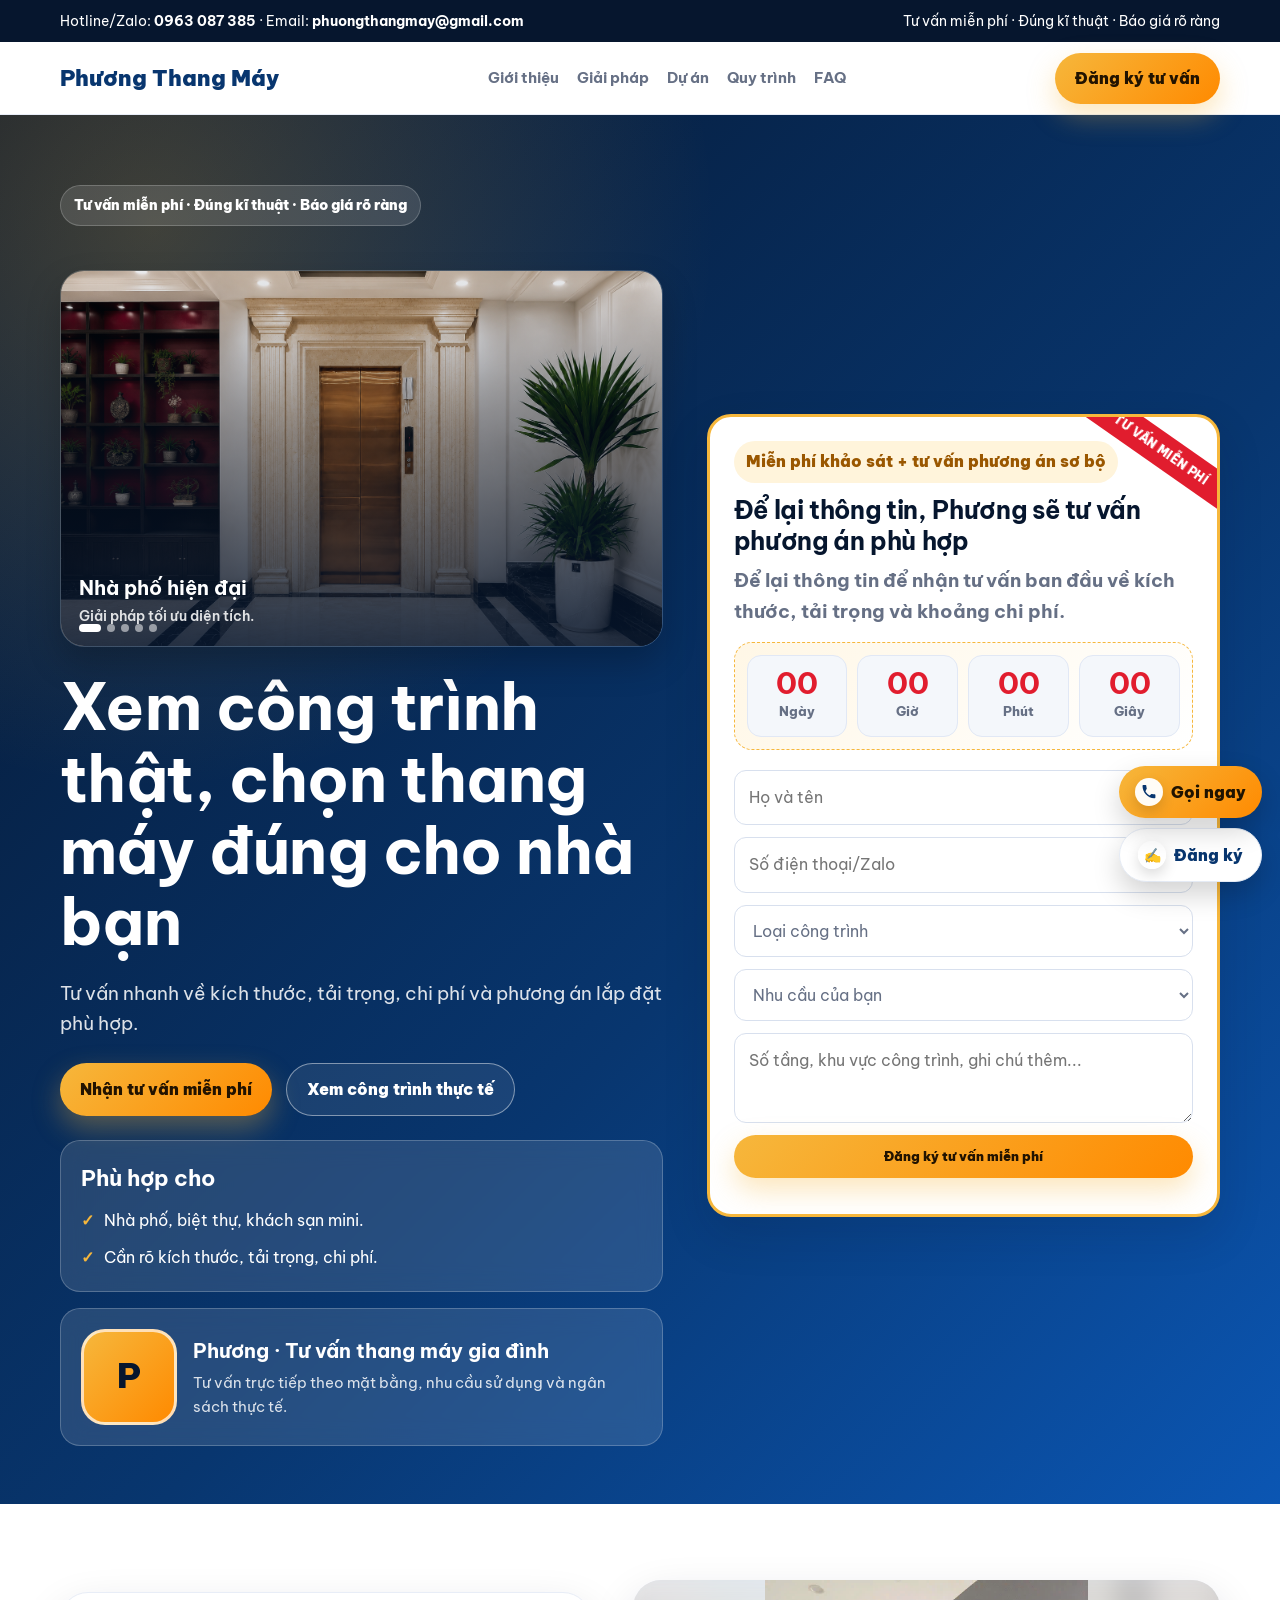
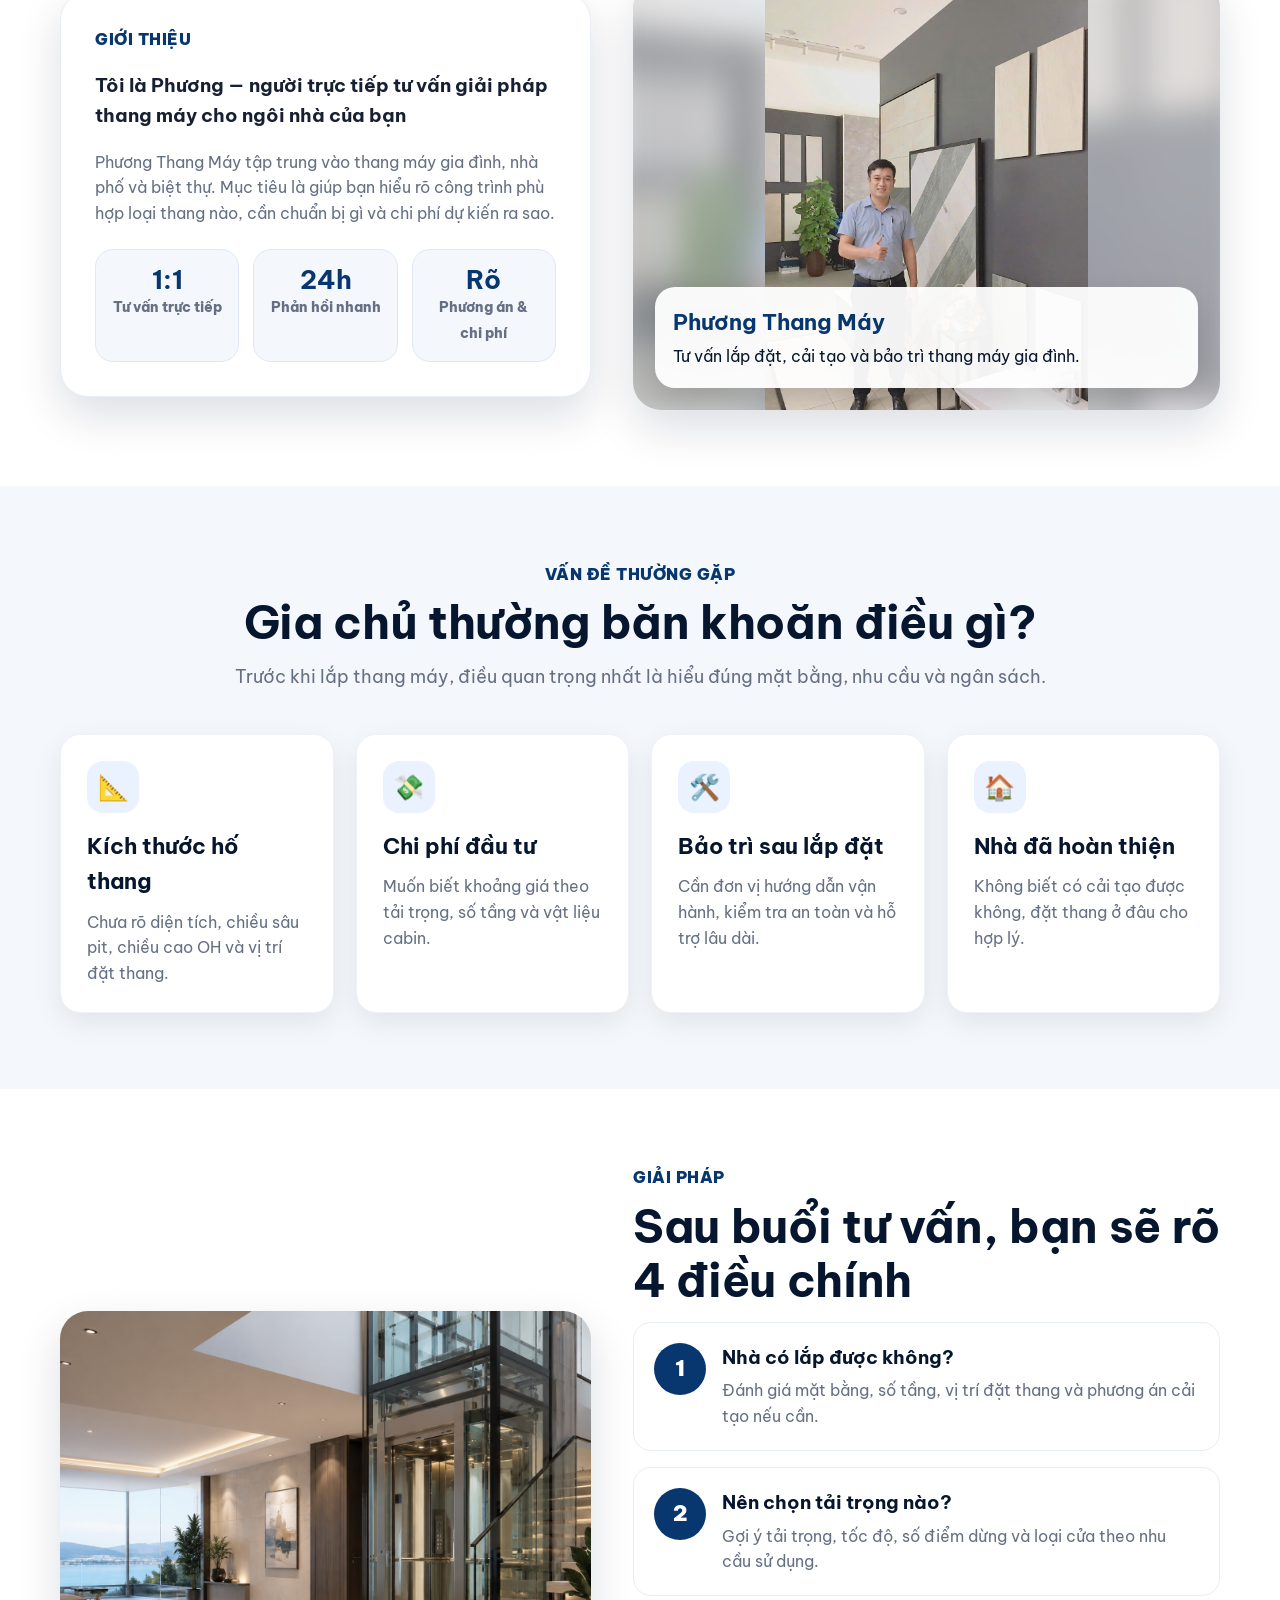
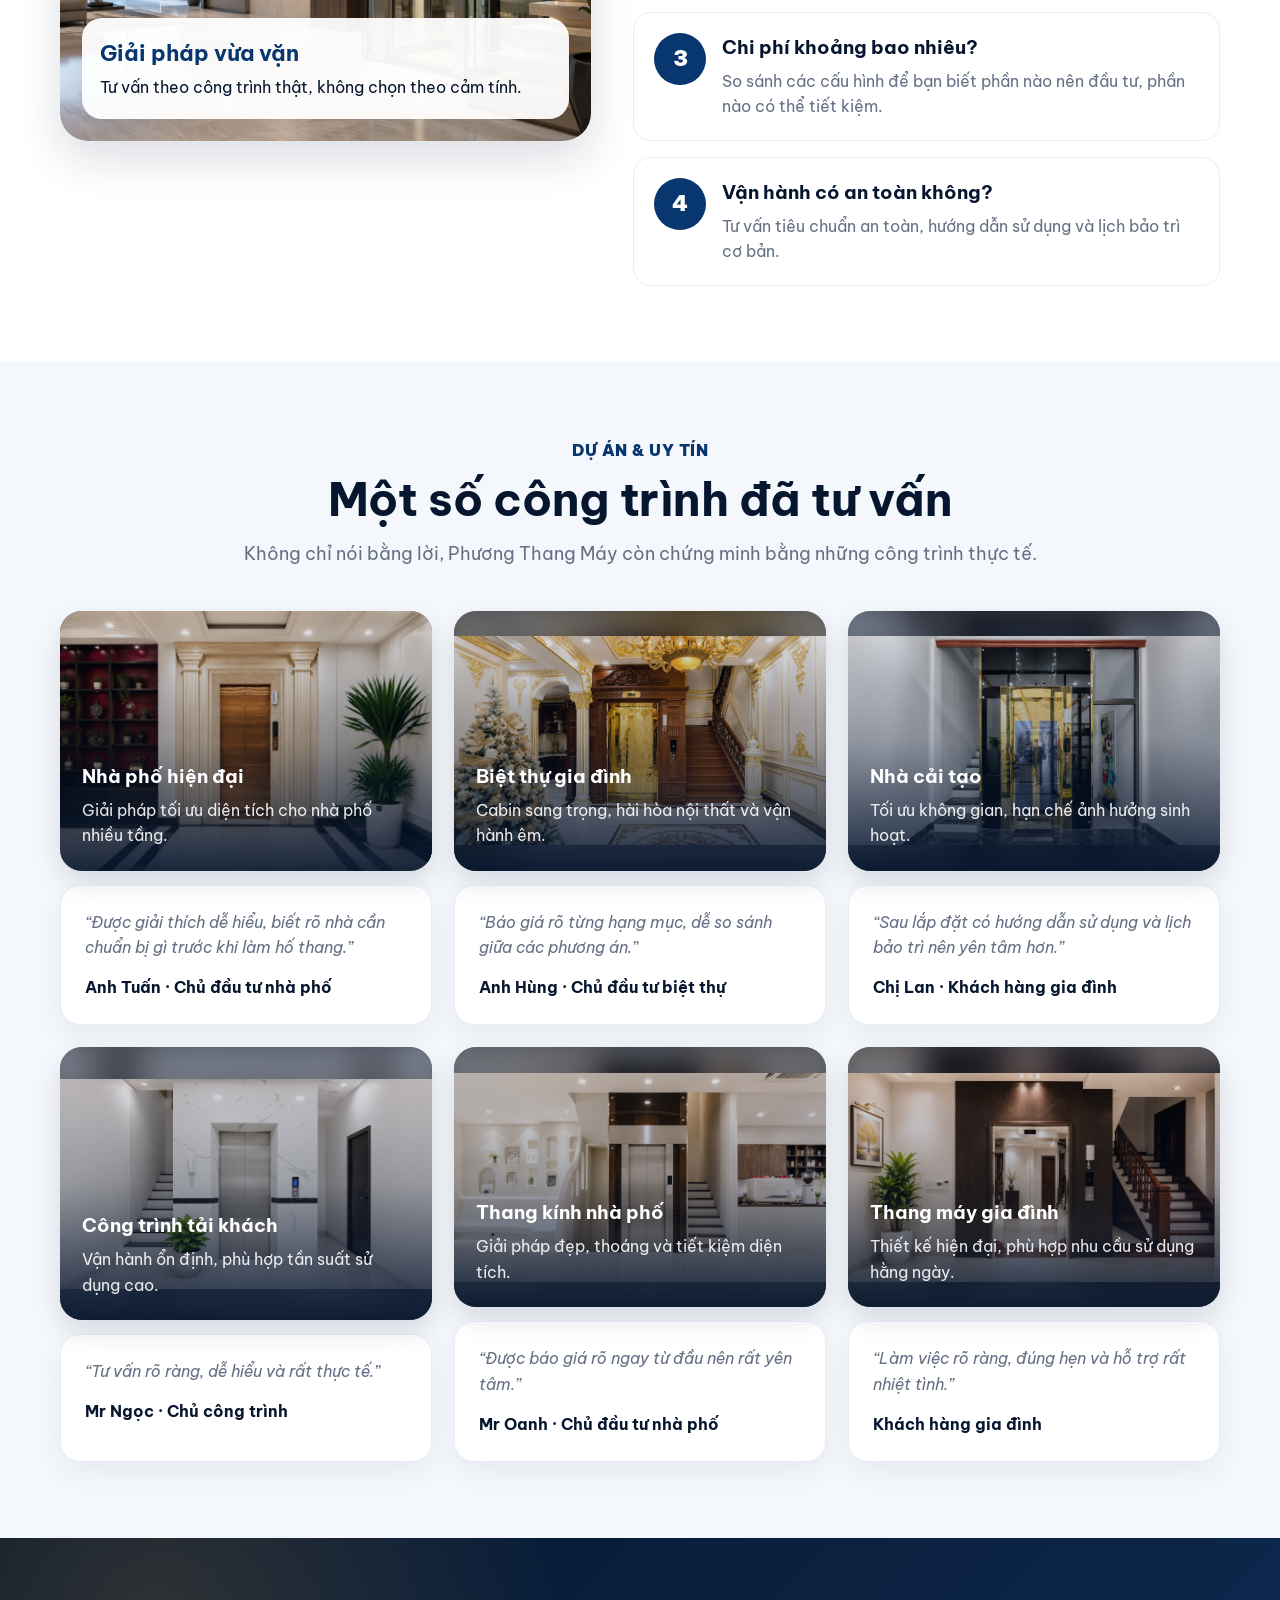
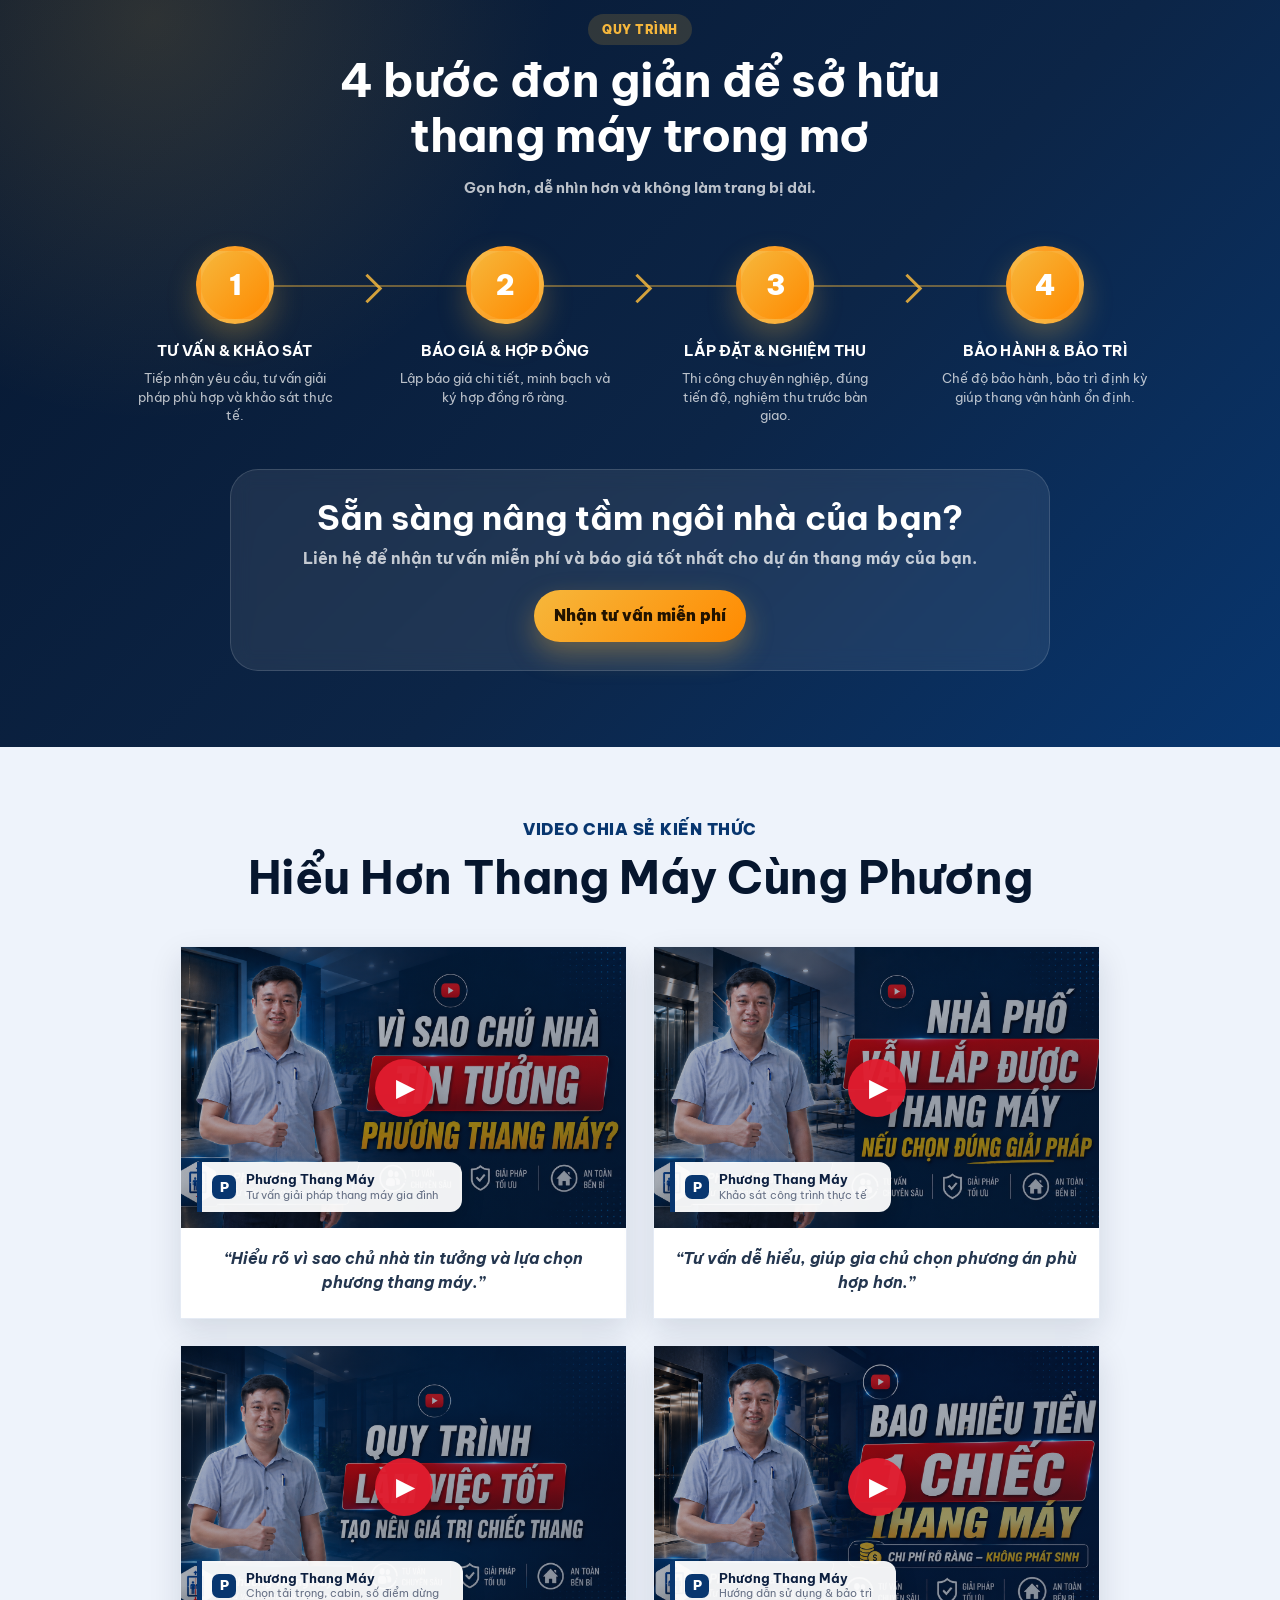
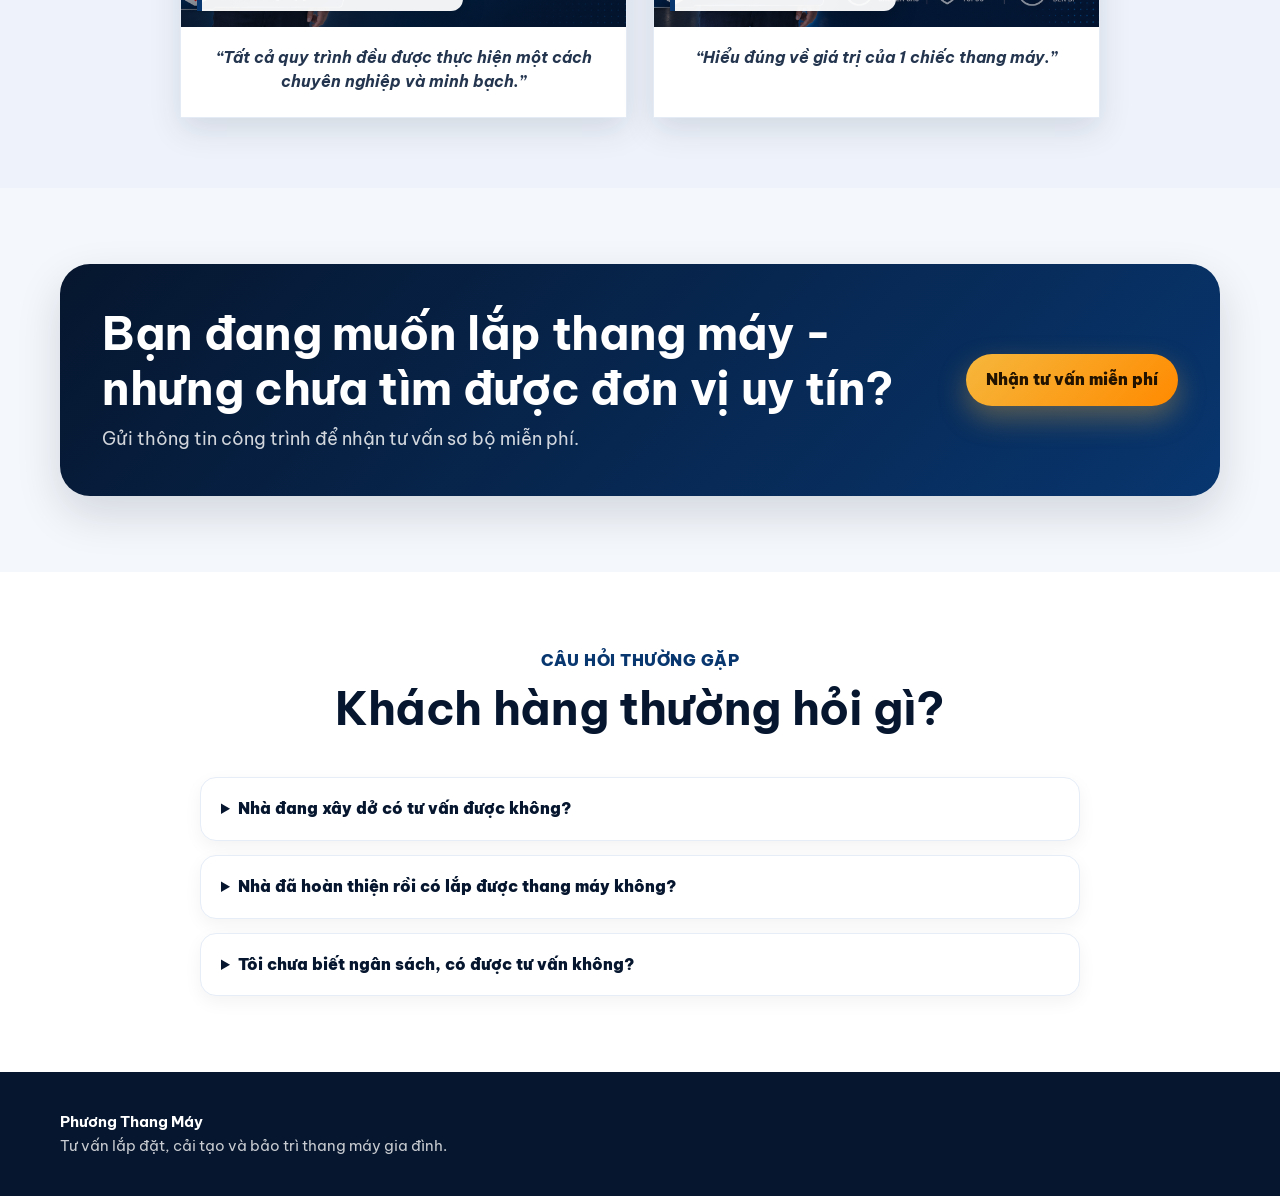
==== index.html @ d756cba5 "updatwweb" ====
<!doctype html>
<html lang="vi">
  <head>
    <meta charset="UTF-8" />
    <meta name="viewport" content="width=device-width, initial-scale=1.0" />
    <title>Phương Thang Máy | Tư vấn lắp đặt thang máy gia đình</title>
<meta name="description" content="Tư vấn lắp đặt thang máy gia đình, nhà phố, biệt thự. Khảo sát miễn phí, báo giá rõ ràng.">
    <link rel="preconnect" href="https://fonts.googleapis.com" />
    <link rel="preconnect" href="https://fonts.gstatic.com" crossorigin />
    <link
      href="https://fonts.googleapis.com/css2?family=Be+Vietnam+Pro:wght@400;500;600;700;800;900&display=swap"
      rel="stylesheet"
    />
  <link rel="stylesheet" href="style.css" />
 
  </head>
 
  <body>
 <script>
document.addEventListener("DOMContentLoaded", function () {
  const projectMoreBtn = document.querySelector(".project-more-btn");
  const projectGrid = document.querySelector(".project-stack-grid");

  if (!projectMoreBtn || !projectGrid) return;

  projectMoreBtn.addEventListener("click", function () {
    projectGrid.classList.toggle("is-expanded");

    projectMoreBtn.textContent = projectGrid.classList.contains("is-expanded")
      ? "Thu gọn"
      : "Xem thêm công trình";
  });
});
</script>
    <div class="mobile-offer-bar">
      <div class="mobile-offer-title">SUẤT TƯ VẤN MIỄN PHÍ CÒN:</div>

      <div class="mobile-offer-row">
        <div class="mobile-time-group">
          <div class="mobile-timebox">
            <strong id="promoDays">00</strong>
            <span>Ngày</span>
          </div>
          <div class="mobile-timebox">
            <strong id="promoHours">00</strong>
            <span>Giờ</span>
          </div>
          <div class="mobile-timebox">
            <strong id="promoMinutes">00</strong>
            <span>Phút</span>
          </div>
          <div class="mobile-timebox">
            <strong id="promoSeconds">00</strong>
            <span>Giây</span>
          </div>
        </div>

        <div class="mobile-offer-cta">
          <div class="mobile-discount">MIỄN PHÍ</div>
          <a href="#dang-ky">ĐĂNG KÝ NGAY</a>
        </div>
      </div>
    </div>

    <div class="topbar">
      <div class="container">
        <div>
          Hotline/Zalo: <strong>0963 087 385</strong> · Email:
          <strong>phuongthangmay@gmail.com</strong>
        </div>
        <div>Tư vấn miễn phí · Đúng kĩ thuật · Báo giá rõ ràng</div>
      </div>
    </div>

    <nav class="nav">
      <div class="container nav-inner">
        <a href="#top" class="logo">
         
          <span>Phương Thang Máy</span>
        </a>
        <div class="menu">
          <a href="#gioi-thieu">Giới thiệu</a>
          <a href="#giai-phap">Giải pháp</a>
          <a href="#du-an">Dự án</a>
          <a href="#quy-trinh">Quy trình</a>
          <a href="#faq">FAQ</a>
        </div>
        <a class="btn btn-primary" href="#dang-ky">Đăng ký tư vấn</a>
      </div>
    </nav>

    <main id="top">
      <section class="hero">
        <div class="container hero-grid">
          <div>
            <div class="eyebrow">Tư vấn miễn phí · Đúng kĩ thuật · Báo giá rõ ràng</div>

   <div class="hero-slider" aria-label="Hình ảnh công trình thực tế">
  <div class="hero-slider-track">

    <div class="hero-slide project-trigger"
      role="button"
      tabindex="0"
      data-title="Nhà phố hiện đại"
      data-img="./imgaes/ct2.1.png"
      data-short="Ngõ 6 - Trần Kim Xuyến · Hà Nội"
      data-detail="Khung thép kết hợp kính cường lực.|Tối ưu diện tích giữa cầu thang bộ.|Inox gương cao cấp sang trọng.|Đèn LED hiện đại, vận hành êm ái.|Phù hợp gia đình nhiều thế hệ."
      data-quote="Được giải thích dễ hiểu, biết rõ nhà cần chuẩn bị gì trước khi làm hố thang."
      data-owner="Anh Tuấn · Chủ đầu tư nhà phố">

      <img src="./imgaes/ct2.1.png" alt="Nhà phố hiện đại" loading="lazy" width="800" height="600" />

      <div class="hero-slide-caption">
        <strong>Nhà phố hiện đại</strong>
        <span>Giải pháp tối ưu diện tích.</span>
      </div>
    </div>

    <div class="hero-slide project-trigger"
      role="button"
      tabindex="0"
      data-title="Biệt thự gia đình"
      data-img="./imgaes/ct1.png"
      data-short="Sơn Tây · Hà Nội"
      data-detail="Cabin inox gương vàng cao cấp.|Đèn LED âm trần sang trọng.|Thiết kế hài hòa nội thất biệt thự.|Động cơ vận hành ổn định, êm ái.|Tối ưu tải trọng theo nhu cầu sử dụng."
      data-quote="Báo giá rõ từng hạng mục, dễ so sánh giữa các phương án."
      data-owner="Anh Hùng · Chủ đầu tư biệt thự">

      <img src="./imgaes/ct1.png" alt="Biệt thự gia đình" loading="lazy" width="800" height="600" />

      <div class="hero-slide-caption">
        <strong>Biệt thự gia đình</strong>
        <span>Cabin sang trọng, vận hành êm.</span>
      </div>
    </div>

    <div class="hero-slide project-trigger"
      role="button"
      tabindex="0"
      data-title="Nhà cải tạo có thang máy"
      data-img="./imgaes/Ct3.png"
      data-short="Thành phố Bắc Ninh"
      data-detail="Giải pháp cho nhà đang sử dụng.|Tối ưu vị trí hố thang tiết kiệm diện tích.|Thi công an toàn, đúng tiến độ.|Cabin hiện đại, dễ phối nội thất.|Hướng dẫn sử dụng và bảo trì rõ ràng."
      data-quote="Sau lắp đặt có hướng dẫn sử dụng và lịch bảo trì nên yên tâm hơn."
      data-owner="Chị Lan · Khách hàng gia đình">

      <img src="./imgaes/Ct3.png" alt="Nhà cải tạo có thang máy" loading="lazy" width="800" height="600" />

      <div class="hero-slide-caption">
        <strong>Nhà cải tạo</strong>
        <span>Tối ưu không gian sử dụng.</span>
      </div>
    </div>

    <div class="hero-slide project-trigger"
      role="button"
      tabindex="0"
      data-title="Công trình tải khách"
      data-img="./imgaes/ct4.png"
      data-short="Minh Khai · Hà Nội"
      data-detail="Thiết kế cho công trình sử dụng thường xuyên.|Tải trọng lớn, vận hành ổn định.|Hệ điều khiển thông minh hiện đại.|Cabin inox chống xước bền đẹp.|Có kế hoạch bảo trì định kỳ rõ ràng."
      data-quote="Tư vấn rõ ràng, dễ hiểu và rất thực tế."
      data-owner="Mr Ngọc">

      <img src="./imgaes/ct4.png" alt="Công trình tải khách" loading="lazy" width="800" height="600" />

      <div class="hero-slide-caption">
        <strong>Công trình tải khách</strong>
        <span>Ổn định, phù hợp sử dụng liên tục.</span>
      </div>
    </div>

    <div class="hero-slide project-trigger"
      role="button"
      tabindex="0"
      data-title="Thang kính nhà phố"
      data-img="./imgaes/ct5.png"
      data-short="Ngõ Giếng · Hà Nội"
      data-detail="Giải pháp cho nhà phố diện tích nhỏ.|Thiết kế nhỏ gọn nhưng tiện nghi.|Cabin kính tạo cảm giác rộng hơn.|Tối ưu không gian sinh hoạt.|Vận hành ổn định, tiết kiệm điện."
      data-quote="Được báo giá rõ ngay từ đầu nên rất yên tâm."
      data-owner="Mr Oanh">

      <img src="./imgaes/ct5.png" alt="Thang kính nhà phố" loading="lazy" width="800" height="600"       />

      <div class="hero-slide-caption">
        <strong>Thang kính nhà phố</strong>
        <span>Giải pháp đẹp cho nhà phố nhỏ.</span>
      </div>
    </div>

  </div>

  <div class="hero-slider-dots" aria-hidden="true">
    <span></span><span></span><span></span><span></span><span></span>
  </div>
</div>
            <h1>Xem công trình thật, chọn thang máy đúng cho nhà bạn</h1>
            <p>
              Tư vấn nhanh về kích thước, tải trọng, chi phí và phương án lắp đặt phù hợp.
            </p>

            <div class="hero-actions">
              <a class="btn btn-primary" href="#dang-ky">Nhận tư vấn miễn phí</a>
              <a class="btn btn-outline" href="#du-an">Xem công trình thực tế</a>
            </div>
            <div class="hero-card">
              <h3>Phù hợp cho</h3>
              <ul class="check-list">
                <li><span>✓</span> Nhà phố, biệt thự, khách sạn mini.</li>
                <li><span>✓</span> Cần rõ kích thước, tải trọng, chi phí.</li>
              </ul>
            </div>

            <div class="portrait-card">
              <div class="portrait-photo">P</div>
              <div>
                <h3>Phương · Tư vấn thang máy gia đình</h3>
                <p>Tư vấn trực tiếp theo mặt bằng, nhu cầu sử dụng và ngân sách thực tế.</p>
              </div>
            </div>
          </div>

          <div id="dang-ky" class="countdown-wrap">
            <span class="offer">Miễn phí khảo sát + tư vấn phương án sơ bộ</span>
            <h2 class="countdown-title">Để lại thông tin, Phương sẽ tư vấn phương án phù hợp</h2>
            <p class="sub">Để lại thông tin để nhận tư vấn ban đầu về kích thước, tải trọng và khoảng chi phí.</p>
            <div class="countdown" aria-label="Đếm ngược suất tư vấn miễn phí">
              <div class="timebox"><strong id="days">03</strong><small>Ngày</small></div>
              <div class="timebox"><strong id="hours">00</strong><small>Giờ</small></div>
              <div class="timebox"><strong id="minutes">00</strong><small>Phút</small></div>
              <div class="timebox"><strong id="seconds">00</strong><small>Giây</small></div>
            </div>
            <form class="form" id="leadForm" novalidate>
              <input type="text" name="hoTen" placeholder="Họ và tên" required />
              <input
                type="tel"
                name="soDienThoai"
                id="soDienThoai"
                placeholder="Số điện thoại/Zalo"
                inputmode="numeric"
                autocomplete="tel"
                maxlength="12"
                required
              />
             <select name="loaiCongTrinh" required>
  <option value="" selected disabled>Loại công trình</option>
  <option>Nhà phố</option>
  <option>Biệt thự</option>
  <option>Khách sạn mini</option>
  <option>Văn phòng/cửa hàng</option>
  <option>Khác</option>
</select>
             <select name="nhuCau" required>
  <option value="" selected disabled>Nhu cầu của bạn</option>
  <option>Tư vấn lắp mới</option>
  <option>Cải tạo hố thang</option>
  <option>Bảo trì/sửa chữa</option>
  <option>Muốn nhận báo giá</option>
</select>
              <textarea name="ghiChu" placeholder="Số tầng, khu vực công trình, ghi chú thêm..."></textarea>
              <input type="hidden" name="nguon" value="Landing Page Phương Thang Máy" />
              <button type="submit" class="btn btn-primary" id="submitButton">Đăng ký tư vấn miễn phí</button>
              <p id="formStatus" style="margin: 0; font-size: 14px; font-weight: 700; color: #667085"></p>
            </form>
          </div>
        </div>
      </section>

      <section id="gioi-thieu" class="section">
        <div class="container split">
          <div class="about-box">
            <div class="tag">Giới thiệu</div>
            <h3>Tôi là Phương — người trực tiếp tư vấn giải pháp thang máy cho ngôi nhà của bạn</h3>
            <p>
              Phương Thang Máy tập trung vào thang máy gia đình, nhà phố và biệt thự.
              Mục tiêu là giúp bạn hiểu rõ công trình phù hợp loại thang nào, cần chuẩn bị gì
              và chi phí dự kiến ra sao.
            </p>
            <div class="about-stats">
              <div class="stat"><strong>1:1</strong><span>Tư vấn trực tiếp</span></div>
              <div class="stat"><strong>24h</strong><span>Phản hồi nhanh</span></div>
              <div class="stat"><strong>Rõ</strong><span>Phương án & chi phí</span></div>
            </div>
          </div>
          <div class="image-box portrait-main">
            <img src="./imgaes/4.jpg" alt="Ảnh chân dung Phương Thang Máy" class="portrait-bg" />
            <img src="./imgaes/4.jpg" alt="Ảnh chân dung Phương Thang Máy" class="portrait-full" />
            <div class="badge-card"><strong>Phương Thang Máy</strong>Tư vấn lắp đặt, cải tạo và bảo trì thang máy gia đình.</div>
          </div>
        </div>
      </section>

      <section id="van-de" class="section section-light">
        <div class="container">
          <div class="section-title">
            <div class="tag">Vấn đề thường gặp</div>
            <h2>Gia chủ thường băn khoăn điều gì?</h2>
            <p>Trước khi lắp thang máy, điều quan trọng nhất là hiểu đúng mặt bằng, nhu cầu và ngân sách.</p>
          </div>
          <div class="grid-3 concern-grid">
            <div class="card">
              <div class="icon">📐</div>
              <h3>Kích thước hố thang</h3>
              <p>Chưa rõ diện tích, chiều sâu pit, chiều cao OH và vị trí đặt thang.</p>
            </div>
            <div class="card">
              <div class="icon">💸</div>
              <h3>Chi phí đầu tư</h3>
              <p>Muốn biết khoảng giá theo tải trọng, số tầng và vật liệu cabin.</p>
            </div>
            <div class="card">
              <div class="icon">🛠️</div>
              <h3>Bảo trì sau lắp đặt</h3>
              <p>Cần đơn vị hướng dẫn vận hành, kiểm tra an toàn và hỗ trợ lâu dài.</p>
            </div>
            <div class="card">
              <div class="icon">🏠</div>
              <h3>Nhà đã hoàn thiện</h3>
              <p>Không biết có cải tạo được không, đặt thang ở đâu cho hợp lý.</p>
            </div>
          </div>
        </div>
      </section>

      <section id="giai-phap" class="section">
        <div class="container split">
          <div class="image-box">
            <div class="badge-card"><strong>Giải pháp vừa vặn</strong>Tư vấn theo công trình thật, không chọn theo cảm tính.</div>
          </div>
          <div>
            <div class="tag">Giải pháp</div>
            <h2>Sau buổi tư vấn, bạn sẽ rõ 4 điều chính</h2>
            <div class="steps">
              <div class="step">
                <div>
                  <h3>Nhà có lắp được không?</h3>
                  <p>Đánh giá mặt bằng, số tầng, vị trí đặt thang và phương án cải tạo nếu cần.</p>
                </div>
              </div>
              <div class="step">
                <div>
                  <h3>Nên chọn tải trọng nào?</h3>
                  <p>Gợi ý tải trọng, tốc độ, số điểm dừng và loại cửa theo nhu cầu sử dụng.</p>
                </div>
              </div>
              <div class="step">
                <div>
                  <h3>Chi phí khoảng bao nhiêu?</h3>
                  <p>So sánh các cấu hình để bạn biết phần nào nên đầu tư, phần nào có thể tiết kiệm.</p>
                </div>
              </div>
              <div class="step">
                <div>
                  <h3>Vận hành có an toàn không?</h3>
                  <p>Tư vấn tiêu chuẩn an toàn, hướng dẫn sử dụng và lịch bảo trì cơ bản.</p>
                </div>
              </div>
            </div>
          </div>
        </div>
      </section>

     <section id="du-an" class="section section-light">
  <div class="container">
    <div class="section-title">
      <div class="tag">Dự án & uy tín</div>
      <h2>Một số công trình đã tư vấn</h2>
      <p>Không chỉ nói bằng lời, Phương Thang Máy còn chứng minh bằng những công trình thực tế.</p>
    </div>

    <div class="project-stack-grid">

      <div class="project-stack">
        <div class="project-card project-trigger"
          role="button"
          tabindex="0"
          data-title="Nhà phố hiện đại"
          data-img="./imgaes/ct2.1.png"
          data-short="Ngõ 6 - Trần Kim Xuyến · Hà Nội"
          data-detail="Khung thép kết hợp kính cường lực.|Tối ưu diện tích giữa cầu thang bộ.|Inox gương cao cấp sang trọng.|Đèn LED hiện đại, vận hành êm ái.|Phù hợp gia đình nhiều thế hệ."
          data-quote="Được giải thích dễ hiểu, biết rõ nhà cần chuẩn bị gì trước khi làm hố thang."
          data-owner="Anh Tuấn · Chủ đầu tư nhà phố">

          <img src="./imgaes/ct2.1.png" alt="Nhà phố hiện đại" class="project-bg" />
          <img src="./imgaes/ct2.1.png" alt="Nhà phố hiện đại" class="project-img" />

          <div class="project-content">
            <h3>Nhà phố hiện đại</h3>
            <p>Giải pháp tối ưu diện tích cho nhà phố nhiều tầng.</p>
          </div>
        </div>

        <div class="testimonial">
          <p>“Được giải thích dễ hiểu, biết rõ nhà cần chuẩn bị gì trước khi làm hố thang.”</p>
          <strong>Anh Tuấn · Chủ đầu tư nhà phố</strong>
        </div>
      </div>

      <div class="project-stack">
        <div class="project-card project-trigger"
          role="button"
          tabindex="0"
          data-title="Biệt thự gia đình"
          data-img="./imgaes/ct1.png"
          data-short="Sơn Tây · Hà Nội"
          data-detail="Cabin inox gương vàng cao cấp.|Đèn LED âm trần sang trọng.|Thiết kế hài hòa nội thất biệt thự.|Động cơ vận hành ổn định, êm ái.|Tối ưu tải trọng theo nhu cầu sử dụng."
          data-quote="Báo giá rõ từng hạng mục, dễ so sánh giữa các phương án."
          data-owner="Anh Hùng · Chủ đầu tư biệt thự">

          <img src="./imgaes/ct1.png" alt="Biệt thự gia đình" class="project-bg" />
          <img src="./imgaes/ct1.png" alt="Biệt thự gia đình" class="project-img" />

          <div class="project-content">
            <h3>Biệt thự gia đình</h3>
            <p>Cabin sang trọng, hài hòa nội thất và vận hành êm.</p>
          </div>
        </div>

        <div class="testimonial">
          <p>“Báo giá rõ từng hạng mục, dễ so sánh giữa các phương án.”</p>
          <strong>Anh Hùng · Chủ đầu tư biệt thự</strong>
        </div>
      </div>

      <div class="project-stack">
        <div class="project-card project-trigger"
          role="button"
          tabindex="0"
          data-title="Nhà cải tạo có thang máy"
          data-img="./imgaes/Ct3.png"
          data-short="Thành phố Bắc Ninh"
          data-detail="Giải pháp cho nhà đang sử dụng.|Tối ưu vị trí hố thang tiết kiệm diện tích.|Thi công an toàn, đúng tiến độ.|Cabin hiện đại, dễ phối nội thất.|Hướng dẫn sử dụng và bảo trì rõ ràng."
          data-quote="Sau lắp đặt có hướng dẫn sử dụng và lịch bảo trì nên yên tâm hơn."
          data-owner="Chị Lan · Khách hàng gia đình">

          <img src="./imgaes/Ct3.png" alt="Nhà cải tạo có thang máy" class="project-bg" />
          <img src="./imgaes/Ct3.png" alt="Nhà cải tạo có thang máy" class="project-img" />

          <div class="project-content">
            <h3>Nhà cải tạo</h3>
            <p>Tối ưu không gian, hạn chế ảnh hưởng sinh hoạt.</p>
          </div>
        </div>

        <div class="testimonial">
          <p>“Sau lắp đặt có hướng dẫn sử dụng và lịch bảo trì nên yên tâm hơn.”</p>
          <strong>Chị Lan · Khách hàng gia đình</strong>
        </div>
      </div>

      <div class="project-stack">
        <div class="project-card project-trigger"
          role="button"
          tabindex="0"
          data-title="Công trình tải khách"
          data-img="./imgaes/ct4.png"
          data-short="Minh Khai · Hà Nội"
          data-detail="Thiết kế cho công trình sử dụng thường xuyên.|Tải trọng lớn, vận hành ổn định.|Hệ điều khiển thông minh hiện đại.|Cabin inox chống xước bền đẹp.|Có kế hoạch bảo trì định kỳ rõ ràng."
          data-quote="Tư vấn rõ ràng, dễ hiểu và rất thực tế."
          data-owner="Mr Ngọc">

          <img src="./imgaes/ct4.png" alt="Công trình tải khách" class="project-bg" />
          <img src="./imgaes/ct4.png" alt="Công trình tải khách" class="project-img" />

          <div class="project-content">
            <h3>Công trình tải khách</h3>
            <p>Vận hành ổn định, phù hợp tần suất sử dụng cao.</p>
          </div>
        </div>

        <div class="testimonial">
          <p>“Tư vấn rõ ràng, dễ hiểu và rất thực tế.”</p>
          <strong>Mr Ngọc · Chủ công trình</strong>
        </div>
      </div>

      <div class="project-stack">
        <div class="project-card project-trigger"
          role="button"
          tabindex="0"
          data-title="Thang kính nhà phố"
          data-img="./imgaes/ct5.png"
          data-short="Ngõ Giếng · Hà Nội"
          data-detail="Giải pháp cho nhà phố diện tích nhỏ.|Thiết kế nhỏ gọn nhưng tiện nghi.|Cabin kính tạo cảm giác rộng hơn.|Tối ưu không gian sinh hoạt.|Vận hành ổn định, tiết kiệm điện."
          data-quote="Được báo giá rõ ngay từ đầu nên rất yên tâm."
          data-owner="Mr Oanh">

          <img src="./imgaes/ct5.png" alt="Thang kính nhà phố" class="project-bg" />
          <img src="./imgaes/ct5.png" alt="Thang kính nhà phố" class="project-img" />

          <div class="project-content">
            <h3>Thang kính nhà phố</h3>
            <p>Giải pháp đẹp, thoáng và tiết kiệm diện tích.</p>
          </div>
        </div>

        <div class="testimonial">
          <p>“Được báo giá rõ ngay từ đầu nên rất yên tâm.”</p>
          <strong>Mr Oanh · Chủ đầu tư nhà phố</strong>
        </div>
      </div>

      <div class="project-stack">
        <div class="project-card project-trigger"
          role="button"
          tabindex="0"
          data-title="Thang máy gia đình hiện đại"
          data-img="./imgaes/ct8.png"
          data-short="Hà Nội"
          data-detail="Thiết kế phù hợp không gian nhà ở gia đình.|Cabin hiện đại, dễ kết hợp nội thất.|Tối ưu chi phí đầu tư ban đầu.|Vận hành êm ái và an toàn.|Bảo trì định kỳ rõ ràng sau bàn giao."
          data-quote="Làm việc rõ ràng, đúng hẹn và hỗ trợ rất nhiệt tình."
          data-owner="Khách hàng gia đình">

          <img src="./imgaes/ct8.png" alt="Thang máy gia đình hiện đại" class="project-bg" />
          <img src="./imgaes/ct8.png" alt="Thang máy gia đình hiện đại" class="project-img" />

          <div class="project-content">
            <h3>Thang máy gia đình</h3>
            <p>Thiết kế hiện đại, phù hợp nhu cầu sử dụng hằng ngày.</p>
          </div>
        </div>

        <div class="testimonial">
          <p>“Làm việc rõ ràng, đúng hẹn và hỗ trợ rất nhiệt tình.”</p>
          <strong>Khách hàng gia đình</strong>
        </div>
      </div>

    </div>

    <button class="project-more-btn">Xem thêm công trình</button>
  </div>
</section>

      <section id="quy-trinh" class="section process-section">
        <div class="container">
          <div class="section-title">
            <div class="tag">Quy trình</div>
            <h2>4 bước đơn giản để sở hữu thang máy trong mơ</h2>
            <p class="process-subtitle">Gọn hơn, dễ nhìn hơn và không làm trang bị dài.</p>
          </div>

          <div class="process-flow" aria-label="Quy trình làm việc 4 bước">
            <div class="process-step">
              <div class="process-number">1</div>
              <h3>Tư vấn & khảo sát</h3>
              <p>Tiếp nhận yêu cầu, tư vấn giải pháp phù hợp và khảo sát thực tế.</p>
            </div>
            <div class="process-step">
              <div class="process-number">2</div>
              <h3>Báo giá & hợp đồng</h3>
              <p>Lập báo giá chi tiết, minh bạch và ký hợp đồng rõ ràng.</p>
            </div>
            <div class="process-step">
              <div class="process-number">3</div>
              <h3>Lắp đặt & nghiệm thu</h3>
              <p>Thi công chuyên nghiệp, đúng tiến độ, nghiệm thu trước bàn giao.</p>
            </div>
            <div class="process-step">
              <div class="process-number">4</div>
              <h3>Bảo hành & bảo trì</h3>
              <p>Chế độ bảo hành, bảo trì định kỳ giúp thang vận hành ổn định.</p>
            </div>
          </div>

          <div class="process-cta">
            <h3>Sẵn sàng nâng tầm ngôi nhà của bạn?</h3>
            <p>Liên hệ để nhận tư vấn miễn phí và báo giá tốt nhất cho dự án thang máy của bạn.</p>
            <a class="btn btn-primary" href="#dang-ky">Nhận tư vấn miễn phí</a>
          </div>
        </div>
      </section>

      <section id="video" class="video-section">
        <div class="container">
          <div class="section-title">
            <div class="tag">Video chia sẻ kiến thức</div>
            <h2>Hiểu Hơn Thang Máy Cùng Phương</h2>
          </div>
          <div class="video-list" id="videoList">
            <a class="video-card" href="https://youtu.be/0_bhabMgttM?si=m-OWbDdiNOIj-Apw" target="_blank" rel="noopener">
              <div class="video-thumb">
                <div class="play-button">▶</div>
                <div class="person-box"><strong>Phương Thang Máy</strong><span>Tư vấn giải pháp thang máy gia đình</span></div>
              </div>
              <div class="video-quote">“Hiểu rõ vì sao chủ nhà tin tưởng và lựa chọn phương thang máy.”</div>
            </a>
            <a class="video-card" href="https://youtu.be/B_9zDj8tiNI?si=-mr8CP2UBzJN1tkJ" target="_blank" rel="noopener">
              <div class="video-thumb">
                <div class="play-button">▶</div>
                <div class="person-box"><strong>Phương Thang Máy</strong><span>Khảo sát công trình thực tế</span></div>
              </div>
              <div class="video-quote">“Tư vấn dễ hiểu, giúp gia chủ chọn phương án phù hợp hơn.”</div>
            </a>
            <a class="video-card" href="https://youtu.be/bDWj026ONdI?si=iSE2tj_zm_MMjvbS" target="_blank" rel="noopener">
              <div class="video-thumb">
                <div class="play-button">▶</div>
                <div class="person-box"><strong>Phương Thang Máy</strong><span>Chọn tải trọng, cabin, số điểm dừng</span></div>
              </div>
              <div class="video-quote">“Tất cả quy trình đều được thực hiện một cách chuyên nghiệp và minh bạch.”</div>
            </a>
            <a class="video-card" href="https://youtu.be/bDWj026ONdI?si=iSE2tj_zm_MMjvbS" target="_blank" rel="noopener">
              <div class="video-thumb">
                <div class="play-button">▶</div>
                <div class="person-box"><strong>Phương Thang Máy</strong><span>Hướng dẫn sử dụng & bảo trì</span></div>
              </div>
              <div class="video-quote">“Hiểu đúng về giá trị của 1 chiếc thang máy.”</div>
            </a>
          </div>
          <button type="button" class="video-more-btn" id="videoMoreBtn">Xem thêm video</button>
        </div>
      </section>

      <section class="section section-light">
        <div class="container">
          <div class="cta-band">
            <div>
              <h2>Bạn đang muốn lắp thang máy - nhưng chưa tìm được đơn vị uy tín?</h2>
              <p>Gửi thông tin công trình để nhận tư vấn sơ bộ miễn phí.</p>
            </div>
            <a class="btn btn-primary" href="#dang-ky">Nhận tư vấn miễn phí</a>
          </div>
        </div>
      </section>

      <section id="faq" class="section">
        <div class="container">
          <div class="section-title">
            <div class="tag">Câu hỏi thường gặp</div>
            <h2>Khách hàng thường hỏi gì?</h2>
          </div>
          <div class="faq">
            <details>
              <summary>Nhà đang xây dở có tư vấn được không?</summary>
              <p>Có. Tư vấn càng sớm càng dễ chốt kích thước hố thang và phương án kỹ thuật.</p>
            </details>
            <details>
              <summary>Nhà đã hoàn thiện rồi có lắp được thang máy không?</summary>
              <p>Nhiều công trình vẫn có thể lắp, nhưng cần khảo sát mặt bằng và kết cấu thực tế.</p>
            </details>
            <details>
              <summary>Tôi chưa biết ngân sách, có được tư vấn không?</summary>
              <p>Có. Buổi tư vấn giúp bạn hiểu các nhóm chi phí chính để chọn phương án phù hợp.</p>
            </details>
          </div>
        </div>
      </section>

    </main>


    <div class="project-modal" id="projectModal" aria-hidden="true">
      <div class="project-modal-backdrop" data-close-project-modal></div>
      <div class="project-modal-card" role="dialog" aria-modal="true" aria-labelledby="projectModalTitle">
        <button type="button" class="project-modal-close" data-close-project-modal aria-label="Đóng">×</button>
        <img id="projectModalImg" src="" alt="" />
        <div class="project-modal-body">
          <div class="tag">Thông tin công trình</div>
          <h2 id="projectModalTitle"></h2>
          <p id="projectModalShort"></p>
          <p id="projectModalDetail"></p>
          <div class="project-modal-quote">
            <p id="projectModalQuote"></p>
            <strong id="projectModalOwner"></strong>
          </div>
          <a class="btn btn-primary" href="#dang-ky" data-close-project-modal>Muốn tư vấn công trình tương tự</a>
        </div>
      </div>
    </div>

    <footer class="footer">
      <div class="container">
        <strong>Phương Thang Máy</strong><br />
        Tư vấn lắp đặt, cải tạo và bảo trì thang máy gia đình.
      </div>
    </footer>

    <div class="floating-cta" aria-label="Liên hệ nhanh">
      <a class="call-btn" href="tel:0963087385" aria-label="Gọi ngay Phương Thang Máy">
        <span class="call-icon" aria-hidden="true">
          <svg viewBox="0 0 24 24" focusable="false">
            <path d="M6.62 10.79c1.44 2.83 3.76 5.15 6.59 6.59l2.2-2.2c.3-.3.74-.4 1.13-.27 1.24.41 2.57.63 3.96.63.61 0 1.1.49 1.1 1.1v3.49c0 .61-.49 1.1-1.1 1.1C10.83 21.73 2.27 13.17 2.27 2.5c0-.61.49-1.1 1.1-1.1h3.5c.61 0 1.1.49 1.1 1.1 0 1.39.22 2.72.63 3.96.12.39.03.82-.28 1.13l-1.7 3.2Z"/>
          </svg>
        </span>
        <span>Gọi ngay</span>
      </a>
      <a class="register-btn" href="#dang-ky">
        <span class="register-icon" aria-hidden="true">✍</span>
        <span>Đăng ký</span>
      </a>
    </div>

    <script>
   const deadline = new Date("2026-05-28T23:59:59+07:00").getTime();

function pad(num) {
  return String(num).padStart(2, "0");
}

function setCountdownText(id, value) {
  const element = document.getElementById(id);
  if (element) element.textContent = value;
}

function updateCountdown() {
  const now = new Date().getTime();
  const distance = deadline - now;

  if (distance <= 0) {
    ["days", "hours", "minutes", "seconds", "promoDays", "promoHours", "promoMinutes", "promoSeconds"]
      .forEach(id => setCountdownText(id, "00"));
    return;
  }

  const days = Math.floor(distance / (1000 * 60 * 60 * 24));
  const hours = Math.floor((distance / (1000 * 60 * 60)) % 24);
  const minutes = Math.floor((distance / (1000 * 60)) % 60);
  const seconds = Math.floor((distance / 1000) % 60);

  setCountdownText("days", pad(days));
  setCountdownText("hours", pad(hours));
  setCountdownText("minutes", pad(minutes));
  setCountdownText("seconds", pad(seconds));

  setCountdownText("promoDays", pad(days));
  setCountdownText("promoHours", pad(hours));
  setCountdownText("promoMinutes", pad(minutes));
  setCountdownText("promoSeconds", pad(seconds));
}

updateCountdown();
setInterval(updateCountdown, 1000);
      const GOOGLE_SHEET_WEB_APP_URL =
        "https://script.google.com/macros/s/AKfycbzLdYzwtkCo4lsjNWnMUJCvEZPCvQ4pepbnnFTYsbdvVfIf3-0ivpT1xjcWvmkHNfjj/exec";

      function clearFormErrors(form) {
  form.querySelectorAll(".input-error").forEach(function (field) {
    field.classList.remove("input-error");
  });

  form.querySelectorAll(".field-error").forEach(function (message) {
    message.remove();
  });
}

function showFieldError(field, message) {
  field.classList.add("input-error");

  const error = document.createElement("div");
  error.className = "field-error";
  error.textContent = message;

  field.insertAdjacentElement("afterend", error);
}

function normalizePhone(phone) {
  return phone.replace(/[\s.-]/g, "");
}

function isValidVietnamPhone(phone) {
  const value = normalizePhone(phone);

  // Hợp lệ: 0963087385 hoặc +84963087385
  return /^(0(3|5|7|8|9)[0-9]{8}|\+84(3|5|7|8|9)[0-9]{8})$/.test(value);
}

function validateLeadForm(form) {
  clearFormErrors(form);

  let isValid = true;

  const hoTen = form.querySelector('[name="hoTen"]');
  const soDienThoai = form.querySelector('[name="soDienThoai"]');
  const loaiCongTrinh = form.querySelector('[name="loaiCongTrinh"]');
  const nhuCau = form.querySelector('[name="nhuCau"]');

  if (!hoTen.value.trim()) {
    showFieldError(hoTen, "Vui lòng nhập họ và tên.");
    isValid = false;
  }

  if (!soDienThoai.value.trim()) {
    showFieldError(soDienThoai, "Vui lòng nhập số điện thoại/Zalo.");
    isValid = false;
  } else if (!isValidVietnamPhone(soDienThoai.value)) {
    showFieldError(
      soDienThoai,
      "Số điện thoại chưa đúng. Ví dụ: 0963087385 hoặc +84963087385."
    );
    isValid = false;
  }

  if (!loaiCongTrinh.value) {
    showFieldError(loaiCongTrinh, "Vui lòng chọn loại công trình.");
    isValid = false;
  }

  if (!nhuCau.value) {
    showFieldError(nhuCau, "Vui lòng chọn nhu cầu của bạn.");
    isValid = false;
  }

  if (!isValid) {
    const firstError = form.querySelector(".input-error");
    if (firstError) {
      firstError.scrollIntoView({ behavior: "smooth", block: "center" });
      firstError.focus();
    }
  }

  return isValid;
}

document
  .getElementById("leadForm")
  .addEventListener("submit", async function (event) {
    event.preventDefault();

    const form = event.target;
    const submitButton = document.getElementById("submitButton");
    const formStatus = document.getElementById("formStatus");

    formStatus.textContent = "";

    if (!validateLeadForm(form)) {
      formStatus.style.color = "#d92d20";
      formStatus.textContent = "Vui lòng kiểm tra lại thông tin bắt buộc.";
      return;
    }

    const formData = new FormData(form);

    formData.set(
      "soDienThoai",
      normalizePhone(form.querySelector('[name="soDienThoai"]').value)
    );

    formData.append("thoiGianGui", new Date().toLocaleString("vi-VN"));
    formData.append("trangHienTai", window.location.href);

    submitButton.disabled = true;
    submitButton.textContent = "Đang gửi thông tin...";

    try {
      await fetch(GOOGLE_SHEET_WEB_APP_URL, {
        method: "POST",
        mode: "no-cors",
        body: formData,
      });

      form.reset();
      clearFormErrors(form);
      formStatus.style.color = "#087443";
      formStatus.textContent =
        "Cảm ơn bạn! Phương Thang Máy sẽ liên hệ tư vấn sớm.";
    } catch (error) {
      formStatus.style.color = "#d92d20";
      formStatus.textContent =
        "Chưa gửi được thông tin. Vui lòng gọi/Zalo trực tiếp hoặc thử lại sau.";
    } finally {
      submitButton.disabled = false;
      submitButton.textContent = "Đăng ký tư vấn miễn phí";
    }
  });

      function initProjectModal() {
        const modal = document.getElementById("projectModal");
        if (!modal) return;

        const img = document.getElementById("projectModalImg");
        const title = document.getElementById("projectModalTitle");
        const shortText = document.getElementById("projectModalShort");
        const detail = document.getElementById("projectModalDetail");
        const quote = document.getElementById("projectModalQuote");
        const owner = document.getElementById("projectModalOwner");

        function openModal(trigger) {
          img.src = trigger.dataset.img || "";
          img.alt = trigger.dataset.title || "Công trình thang máy";
          title.textContent = trigger.dataset.title || "Công trình thang máy";
          shortText.textContent = trigger.dataset.short || "";
         const detailItems = (trigger.dataset.detail || "")
  .split("|")
  .map(item => item.trim())
  .filter(Boolean);

detail.innerHTML = detailItems.length
  ? `<ul class="project-detail-list">${detailItems.map(item => `<li>${item}</li>`).join("")}</ul>`
  : "";
          quote.textContent = trigger.dataset.quote || "";
          owner.textContent = trigger.dataset.owner || "";
          modal.classList.add("is-open");
          modal.setAttribute("aria-hidden", "false");
          document.body.style.overflow = "hidden";
        }

        function closeModal() {
          modal.classList.remove("is-open");
          modal.setAttribute("aria-hidden", "true");
          document.body.style.overflow = "";
        }

        document.querySelectorAll(".project-trigger").forEach(function (trigger) {
          trigger.addEventListener("click", function () {
            openModal(trigger);
          });
          trigger.addEventListener("keydown", function (event) {
            if (event.key === "Enter" || event.key === " ") {
              event.preventDefault();
              openModal(trigger);
            }
          });
        });

        document.querySelectorAll("[data-close-project-modal]").forEach(function (closeButton) {
          closeButton.addEventListener("click", closeModal);
        });

        document.addEventListener("keydown", function (event) {
          if (event.key === "Escape" && modal.classList.contains("is-open")) closeModal();
        });
      }

      function initVideoMoreButton() {
        const videoList = document.getElementById("videoList");
        const button = document.getElementById("videoMoreBtn");
        if (!videoList || !button) return;

        button.addEventListener("click", function () {
          const expanded = videoList.classList.toggle("is-expanded");
          button.textContent = expanded ? "Thu gọn video" : "Xem thêm video";
        });
      }
function initHeroDesktopDrag() {
  const track = document.querySelector(".hero-slider-track");
  if (!track) return;

  let isDown = false;
  let startX = 0;
  let scrollLeft = 0;
  let moved = false;

  track.addEventListener("mousedown", function (e) {
    isDown = true;
    moved = false;
    startX = e.pageX - track.offsetLeft;
    scrollLeft = track.scrollLeft;
    track.style.cursor = "grabbing";
  });

  track.addEventListener("mouseleave", function () {
    isDown = false;
    track.style.cursor = "";
  });

  track.addEventListener("mouseup", function () {
    isDown = false;
    track.style.cursor = "";
  });

  track.addEventListener("mousemove", function (e) {
    if (!isDown) return;
    e.preventDefault();

    const x = e.pageX - track.offsetLeft;
    const walk = (x - startX) * 1.5;

    if (Math.abs(walk) > 6) moved = true;
    track.scrollLeft = scrollLeft - walk;
  });

  document.querySelectorAll(".hero-slide").forEach(function (slide) {
    slide.addEventListener("click", function (e) {
      if (moved) {
        e.preventDefault();
        e.stopImmediatePropagation();
      }
    }, true);
  });
}

initHeroDesktopDrag();
      initProjectModal();
      initVideoMoreButton();

    </script>
  </body>
</html>
---- style.css ----
.hero-slider-track {
  cursor: grab;
  user-select: none;
}

.hero-slider-track img {
  pointer-events: none;
}
      /* VALIDATE FORM */
.form input.input-error,
.form select.input-error,
.form textarea.input-error {
  border-color: #d92d20;
  box-shadow: 0 0 0 3px rgba(217, 45, 32, 0.12);
  background: #fffafa;
}

.field-error {
  margin: -6px 0 2px;
  color: #d92d20;
  font-size: 13px;
  font-weight: 700;
  line-height: 1.35;
}
      :root {
        --primary: #08366f;
        --primary-2: #0b56b3;
        --secondary: #f6b73c;
        --red: #e11d2e;
        --dark: #06162e;
        --light: #f4f7fb;
        --text: #172033;
        --muted: #667085;
        --white: #ffffff;
        --radius: 20px;
        --shadow: 0 18px 45px rgba(7, 24, 47, 0.14);
      }

      * {
        box-sizing: border-box;
      }
      html {
        scroll-behavior: smooth;
      }

      body {
        margin: 0;
        font-family:
          "Be Vietnam Pro", "Inter", "Segoe UI", Arial, Helvetica, sans-serif;
        color: var(--text);
        background: var(--white);
        line-height: 1.6;
        overflow-x: hidden;
        text-rendering: optimizeLegibility;
        -webkit-font-smoothing: antialiased;
        -moz-osx-font-smoothing: grayscale;
      }

      a {
        text-decoration: none;
        color: inherit;
      }
      img {
        max-width: 100%;
        display: block;
      }

      .container {
        width: min(1160px, calc(100% - 32px));
        margin: 0 auto;
      }

      .topbar {
        background: var(--dark);
        color: var(--white);
        padding: 10px 0;
        font-size: 14px;
      }

      .topbar .container {
        display: flex;
        justify-content: space-between;
        align-items: center;
        gap: 14px;
        flex-wrap: wrap;
      }

      .nav {
        position: sticky;
        top: 0;
        z-index: 99;
        background: rgba(255, 255, 255, 0.95);
        backdrop-filter: blur(10px);
        border-bottom: 1px solid #e8edf7;
      }

      .nav-inner {
        height: 72px;
        display: flex;
        align-items: center;
        justify-content: space-between;
        gap: 20px;
      }

      .logo {
        display: flex;
        align-items: center;
        gap: 10px;
        color: var(--primary);
        font-weight: 900;
        font-size: 22px;
        white-space: nowrap;
      }

      .logo-mark {
        width: 42px;
        height: 42px;
        border-radius: 12px;
        background: linear-gradient(135deg, var(--primary), var(--primary-2));
        color: var(--white);
        display: grid;
        place-items: center;
        font-weight: 900;
      }

      .menu {
        display: flex;
        gap: 18px;
        color: var(--muted);
        font-size: 15px;
        font-weight: 700;
      }

      .btn {
        display: inline-flex;
        align-items: center;
        justify-content: center;
        gap: 8px;
        border: none;
        border-radius: 999px;
        padding: 13px 20px;
        font-weight: 900;
        cursor: pointer;
        transition: 0.2s ease;
        font-family: inherit;
      }

      .btn-primary {
        background: linear-gradient(135deg, var(--secondary), #ff8a00);
        color: #221300;
        box-shadow: 0 12px 28px rgba(246, 183, 60, 0.34);
      }

      .btn-primary:hover {
        transform: translateY(-2px);
      }

      .btn-outline {
        border: 1px solid rgba(255, 255, 255, 0.45);
        color: var(--white);
        background: rgba(255, 255, 255, 0.08);
      }

      .hero {
        color: var(--white);
        padding: 70px 0 58px;
        overflow: hidden;
        background:
          radial-gradient(
            circle at 12% 8%,
            rgba(246, 183, 60, 0.24),
            transparent 33%
          ),
          linear-gradient(135deg, #06162e 0%, #08366f 58%, #0b56b3 100%);
      }

      .hero-grid {
        display: grid;
        grid-template-columns: 1.08fr 0.92fr;
        gap: 44px;
        align-items: center;
      }

      .eyebrow {
        display: inline-flex;
        padding: 8px 13px;
        border-radius: 999px;
        background: rgba(255, 255, 255, 0.12);
        border: 1px solid rgba(255, 255, 255, 0.2);
        font-weight: 900;
        margin-bottom: 18px;
        font-size: 14px;
      }

      h1 {
        margin: 0 0 20px;
        font-size: clamp(38px, 5vw, 64px);
        line-height: 1.12;
        letter-spacing: -0.6px;
      }

      .hero p {
        color: rgba(255, 255, 255, 0.86);
        font-size: 19px;
        margin: 0 0 24px;
        max-width: 650px;
      }

      .hero-actions {
        display: flex;
        gap: 14px;
        flex-wrap: wrap;
        margin-bottom: 24px;
      }

      .hero-card,
      .portrait-card {
        background: rgba(255, 255, 255, 0.12);
        border: 1px solid rgba(255, 255, 255, 0.22);
        border-radius: var(--radius);
        padding: 20px;
        backdrop-filter: blur(12px);
      }

      .hero-card h3 {
        margin: 0 0 12px;
        font-size: 22px;
      }

      .check-list {
        list-style: none;
        margin: 0;
        padding: 0;
        display: grid;
        gap: 11px;
      }

      .check-list li {
        display: flex;
        align-items: flex-start;
        gap: 10px;
      }

      .check-list span {
        color: var(--secondary);
        font-weight: 900;
      }

      .portrait-card {
        margin-top: 16px;
        display: grid;
        grid-template-columns: 96px 1fr;
        gap: 16px;
        align-items: center;
      }

      .portrait-photo {
        width: 96px;
        height: 96px;
        border-radius: 24px;
        background: linear-gradient(135deg, var(--secondary), #ff8a00);
        color: var(--dark);
        display: grid;
        place-items: center;
        border: 3px solid rgba(255, 255, 255, 0.7);
        font-size: 34px;
        font-weight: 900;
        overflow: hidden;
      }

      .portrait-photo img {
        width: 100%;
        height: 100%;
        object-fit: cover;
      }

      .portrait-card h3 {
        color: var(--white);
        margin: 0 0 4px;
        font-size: 20px;
      }

      .portrait-card p {
        color: rgba(255, 255, 255, 0.84);
        margin: 0;
        font-size: 15px;
      }

      .countdown-wrap {
        position: relative;
        overflow: hidden;
        color: var(--dark);
        background: var(--white);
        border-radius: 24px;
        padding: 24px;
        box-shadow: var(--shadow);
        border: 3px solid var(--secondary);
      }

      .countdown-wrap::before {
        content: "TƯ VẤN MIỄN PHÍ";
        position: absolute;
        top: 16px;
        right: -44px;
        transform: rotate(35deg);
        background: var(--red);
        color: var(--white);
        font-size: 12px;
        font-weight: 900;
        padding: 7px 44px;
        letter-spacing: 0.4px;
      }

      .offer {
        display: inline-block;
        background: #fff4db;
        color: #9a5700;
        padding: 8px 12px;
        border-radius: 999px;
        font-weight: 900;
        margin-bottom: 12px;
      }

      .countdown-title {
        margin: 0 0 8px;
        color: var(--dark);
        font-size: 25px;
        line-height: 1.25;
      }

      .countdown-wrap .sub {
        color: var(--muted);
        font-weight: 700;
        margin: 0 0 12px;
      }

      .countdown {
        display: grid;
        grid-template-columns: repeat(4, 1fr);
        gap: 10px;
        margin: 16px 0 20px;
        padding: 12px;
        border-radius: 18px;
        background: linear-gradient(135deg, #fff7e6, #fff);
        border: 1px dashed var(--secondary);
      }

      .timebox {
        text-align: center;
        padding: 12px 8px;
        background: var(--light);
        border: 1px solid #e1e8f5;
        border-radius: 14px;
      }

      .timebox strong {
        display: block;
        color: var(--red);
        font-size: 30px;
        line-height: 1;
      }

      .timebox small {
        color: var(--muted);
        font-weight: 800;
      }

      .form {
        display: grid;
        gap: 12px;
      }

      .form input,
      .form select,
      .form textarea {
        width: 100%;
        border: 1px solid #d8e0ee;
        border-radius: 12px;
        padding: 14px;
        font: inherit;
        outline: none;
      }

      .form textarea {
        min-height: 90px;
        resize: vertical;
      }

      .section {
        padding: 76px 0;
      }
      .section-light {
        background: var(--light);
      }

      .section-title {
        max-width: 820px;
        margin: 0 auto 42px;
        text-align: center;
      }

      .tag {
        color: var(--primary);
        font-weight: 900;
        text-transform: uppercase;
        letter-spacing: 0.5px;
        margin-bottom: 8px;
      }

      h2 {
        color: var(--dark);
        margin: 0 0 14px;
        font-size: clamp(30px, 4vw, 46px);
        line-height: 1.18;
        letter-spacing: -0.35px;
      }

      .section-title p {
        color: var(--muted);
        font-size: 18px;
        margin: 0;
      }

      .grid-3 {
        display: grid;
        grid-template-columns: repeat(3, 1fr);
        gap: 22px;
      }

      .card {
        background: var(--white);
        border: 1px solid #edf1f8;
        border-radius: var(--radius);
        padding: 26px;
        box-shadow: 0 10px 28px rgba(7, 24, 47, 0.08);
      }

      .card .icon {
        width: 52px;
        height: 52px;
        border-radius: 16px;
        background: #eaf2ff;
        display: grid;
        place-items: center;
        color: var(--primary);
        font-size: 25px;
        margin-bottom: 16px;
        font-weight: 900;
      }

      .card h3 {
        margin: 0 0 10px;
        color: var(--dark);
        font-size: 22px;
      }

      .card p {
        color: var(--muted);
        margin: 0;
      }

      .split {
        display: grid;
        grid-template-columns: 0.95fr 1.05fr;
        gap: 42px;
        align-items: center;
      }

      .image-box {
        min-height: 430px;
        border-radius: 28px;
        background: url("./imgaes/thangmay.png") center/cover;
        box-shadow: var(--shadow);
        position: relative;
        overflow: hidden;
      }

      .badge-card {
        position: absolute;
        left: 22px;
        right: 22px;
        bottom: 22px;
        background: rgba(255, 255, 255, 0.94);
        border-radius: 20px;
        padding: 18px;
        color: var(--dark);
        box-shadow: 0 12px 30px rgba(0, 0, 0, 0.16);
      }

      .badge-card strong {
        display: block;
        color: var(--primary);
        font-size: 22px;
        margin-bottom: 4px;
      }

      .about-box {
        background: var(--white);
        border: 1px solid #e8edf7;
        border-radius: 28px;
        padding: 34px;
        box-shadow: var(--shadow);
      }

      .about-box p {
        color: var(--muted);
      }

      .about-stats {
        display: grid;
        grid-template-columns: repeat(3, 1fr);
        gap: 14px;
        margin-top: 22px;
      }

      .stat {
        text-align: center;
        padding: 16px;
        border-radius: 18px;
        background: var(--light);
        border: 1px solid #e1e8f5;
      }

      .stat strong {
        display: block;
        color: var(--primary);
        font-size: 26px;
        line-height: 1.1;
      }

      .stat span {
        color: var(--muted);
        font-size: 14px;
        font-weight: 800;
      }

      /* VIDEO MOBILE-FIRST KIỂU LANDING PAGE MẪU */
      .video-section {
        background: #eef3fb;
        padding: 70px 0;
      }

      .video-list {
        display: grid;
        grid-template-columns: 1fr;
        gap: 26px;
        max-width: 440px;
        margin: 0 auto;
      }

      .video-card {
        display: block;
        background: #fff;
        overflow: hidden;
        box-shadow: 0 12px 30px rgba(7, 24, 47, 0.12);
        border: 1px solid #e5ebf5;
      }

      .video-thumb {
        position: relative;
        aspect-ratio: 16 / 10.1;
        overflow: hidden;
        background:
          linear-gradient(135deg, rgba(6, 22, 46, 0.28), rgba(6, 22, 46, 0.5)),
          url("./imgaes/youtobe3.png") center/cover;
      }

      @media (max-width:600px){

  .video-thumb{
    aspect-ratio:16/9 !important;
    background-size: contain !important;
  }

}
      .video-card:nth-child(2) .video-thumb {
        background:
          linear-gradient(135deg, rgba(6, 22, 46, 0.28), rgba(6, 22, 46, 0.5)),
          url("./imgaes/youtobe1.png") center/cover;
      }

      .video-card:nth-child(3) .video-thumb {
        background:
          linear-gradient(135deg, rgba(6, 22, 46, 0.28), rgba(6, 22, 46, 0.5)),
          url("./imgaes/youtobe2.png") center/cover;
      }

      .video-card:nth-child(4) .video-thumb {
        background:
          linear-gradient(135deg, rgba(6, 22, 46, 0.28), rgba(6, 22, 46, 0.5)),
          url("./imgaes/youtobe4.png") center/cover;
      }

      .speaker-cutout {
        position: absolute;
        left: 18px;
        bottom: 0;
        width: 36%;
        max-width: 150px;
        height: 82%;
        border-radius: 80px 80px 0 0;
        background:
          radial-gradient(circle at 50% 22%, #f1c7a6 0 16%, transparent 17%),
          linear-gradient(180deg, #10213f 0%, #050b17 100%);
        border: 3px solid rgba(255, 255, 255, 0.15);
        box-shadow: 0 16px 28px rgba(0, 0, 0, 0.22);
      }

      .speaker-cutout::after {
        content: "";
        position: absolute;
        left: 50%;
        top: 20%;
        transform: translateX(-50%);
        width: 34%;
        height: 22%;
        border-radius: 50% 50% 42% 42%;
        background: #f5d0b4;
      }

      .video-logo {
        position: absolute;
        top: 16px;
        left: 50%;
        transform: translateX(-50%);
        display: flex;
        align-items: center;
        gap: 6px;
        color: #fff;
        font-size: 11px;
        font-weight: 900;
        opacity: 0.94;
      }

      .video-logo span {
        width: 28px;
        height: 28px;
        border-radius: 9px;
        background: #fff;
        color: var(--primary);
        display: grid;
        place-items: center;
        font-weight: 900;
      }

      .video-headline {
        position: absolute;
        top: 62px;
        right: 18px;
        left: 43%;
        color: #fff;
        text-transform: uppercase;
        font-weight: 900;
        font-size: clamp(12px, 3.6vw, 18px);
        line-height: 1.2;
        text-align: left;
        text-shadow: 0 3px 10px rgba(0, 0, 0, 0.24);
        overflow-wrap: break-word;
        word-break: normal;
      }

      .video-headline .red-box {
        display: inline-block;
        background: var(--red);
        padding: 2px 6px;
        margin: 2px 0;
        line-height: 1.2;
        -webkit-box-decoration-break: clone;
        box-decoration-break: clone;
      }

      .video-headline .gold {
        color: var(--secondary);
      }

      .play-button {
        position: absolute;
        left: 50%;
        top: 50%;
        transform: translate(-50%, -50%);
        width: 58px;
        height: 58px;
        border-radius: 50%;
        background: rgba(225, 29, 46, 0.96);
        color: #fff;
        display: grid;
        place-items: center;
        font-size: 25px;
        line-height: 1;
        box-shadow: 0 12px 24px rgba(0, 0, 0, 0.28);
        padding-left: 4px;
      }

      .person-box {
        position: absolute;
        left: 16px;
        bottom: 16px;
        min-width: 220px;
        max-width: 72%;
        background: rgba(255, 255, 255, 0.94);
        color: #0c1f3f;
        padding: 10px 13px 10px 44px;
        border-left: 5px solid var(--primary);
        box-shadow: 0 10px 22px rgba(0, 0, 0, 0.18);
        border-radius: 0 12px 12px 0;
        padding-right: 24px;
      }

      .person-box::before {
        content: "P";
        position: absolute;
        left: 10px;
        top: 50%;
        transform: translateY(-50%);
        width: 24px;
        height: 24px;
        border-radius: 7px;
        background: var(--primary);
        color: #fff;
        display: grid;
        place-items: center;
        font-size: 13px;
        font-weight: 900;
      }

      .person-box strong {
        display: block;
        font-size: 13px;
        line-height: 1.15;
      }

      .person-box span {
        display: block;
        color: var(--muted);
        font-size: 11px;
        margin-top: 2px;
        line-height: 1.25;
      }

      .video-quote {
        padding: 18px 18px 24px;
        text-align: center;
        color: #24364f;
        font-size: 16px;
        line-height: 1.5;
        font-weight: 700;
        font-style: italic;
        background: #fff;
      }

      .video-quote span {
        color: var(--primary);
      }

      .video-note {
        max-width: 760px;
        margin: 28px auto 0;
        text-align: center;
        color: var(--muted);
        font-weight: 700;
      }

      .steps {
        counter-reset: step;
        display: grid;
        gap: 16px;
      }

      .step {
        background: var(--white);
        border: 1px solid #e6edf7;
        border-radius: 18px;
        padding: 20px;
        display: grid;
        grid-template-columns: 52px 1fr;
        gap: 16px;
        align-items: start;
      }

      .step::before {
        counter-increment: step;
        content: counter(step);
        width: 52px;
        height: 52px;
        border-radius: 50%;
        background: var(--primary);
        color: var(--white);
        display: grid;
        place-items: center;
        font-weight: 900;
        font-size: 22px;
      }

      .step h3 {
        margin: 0 0 6px;
        color: var(--dark);
      }
      .step p {
        margin: 0;
        color: var(--muted);
      }

      .project-card {
        min-height: 240px;
        border-radius: 22px;
        overflow: hidden;
        position: relative;
        color: var(--white);
        display: flex;
        align-items: flex-end;
        padding: 22px;
        background: linear-gradient(
          135deg,
          rgba(7, 24, 47, 0.92),
          rgba(11, 61, 145, 0.78)
        );
        box-shadow: 0 12px 28px rgba(7, 24, 47, 0.12);
      }

      .project-card h3 {
        margin: 0 0 6px;
      }
      .project-card p {
        margin: 0;
        color: rgba(255, 255, 255, 0.82);
      }

      .testimonial {
        background: var(--white);
        border-radius: var(--radius);
        padding: 24px;
        border: 1px solid #e8edf7;
        box-shadow: 0 10px 28px rgba(7, 24, 47, 0.06);
      }

      .testimonial p {
        color: var(--muted);
        margin: 0 0 14px;
        font-style: italic;
      }

      .testimonial strong {
        color: var(--dark);
      }

      .cta-band {
        display: grid;
        grid-template-columns: 1fr auto;
        align-items: center;
        gap: 26px;
        background: linear-gradient(135deg, var(--dark), var(--primary));
        color: var(--white);
        border-radius: 30px;
        padding: 42px;
        box-shadow: var(--shadow);
      }

      .cta-band h2 {
        color: var(--white);
        margin-bottom: 10px;
      }
      .cta-band p {
        margin: 0;
        color: rgba(255, 255, 255, 0.82);
        font-size: 18px;
      }

      .faq {
        max-width: 880px;
        margin: 0 auto;
        display: grid;
        gap: 14px;
      }

      details {
        background: var(--white);
        border-radius: 16px;
        padding: 18px 20px;
        border: 1px solid #e6edf7;
        box-shadow: 0 6px 18px rgba(7, 24, 47, 0.05);
      }

      summary {
        font-weight: 900;
        color: var(--dark);
        cursor: pointer;
      }

      details p {
        color: var(--muted);
        margin-bottom: 0;
      }

      .footer {
        background: var(--dark);
        color: rgba(255, 255, 255, 0.78);
        padding: 38px 0;
        font-size: 15px;
      }

      .footer strong {
        color: var(--white);
      }

      .floating-cta {
        position: fixed;
        right: 18px;
        bottom: 18px;
        z-index: 150;
        display: flex;
        flex-direction: column;
        gap: 10px;
      }

      .floating-cta a {
        padding: 12px 16px;
        border-radius: 999px;
        background: var(--secondary);
        color: #1f1300;
        font-weight: 900;
        box-shadow: 0 12px 28px rgba(0, 0, 0, 0.18);
        text-align: center;
      }


      .hero-slider {
        position: relative;
        margin: 26px 0 24px;
        border-radius: 24px;
        overflow: hidden;
        box-shadow: 0 16px 34px rgba(0, 0, 0, 0.22);
        border: 1px solid rgba(255, 255, 255, 0.18);
      }

      .hero-slider-track {
        display: flex;
        animation: heroSliderMove 15s infinite;
      }

      .hero-slide {
        position: relative;
        flex: 0 0 100%;
        min-width: 100%;
        aspect-ratio: 16 / 10;
        overflow: hidden;
      }

      .hero-slide img {
        width: 100%;
        height: 100%;
        object-fit: cover;
      }

      .hero-slide::after {
        content: "";
        position: absolute;
        inset: 0;
        background: linear-gradient(to top, rgba(6, 22, 46, 0.86), rgba(6, 22, 46, 0.08));
      }

      .hero-slide-caption {
        position: absolute;
        left: 18px;
        right: 18px;
        bottom: 18px;
        z-index: 2;
      }

      .hero-slide-caption strong {
        display: block;
        color: #fff;
        font-size: 20px;
        line-height: 1.15;
        margin-bottom: 4px;
      }

      .hero-slide-caption span {
        color: rgba(255, 255, 255, 0.86);
        font-size: 14px;
        font-weight: 600;
      }

      .hero-slider-dots {
        position: absolute;
        left: 18px;
        bottom: 14px;
        z-index: 3;
        display: flex;
        gap: 6px;
      }

      .hero-slider-dots span {
        width: 8px;
        height: 8px;
        border-radius: 999px;
        background: rgba(255, 255, 255, 0.52);
      }

      .hero-slider-dots span:first-child {
        width: 22px;
        background: #fff;
      }

   .hero-slider-track {
  display: flex;
  animation: heroSliderMove 25s infinite;
}

@keyframes heroSliderMove {
  0%, 16% { transform: translateX(0); }
  20%, 36% { transform: translateX(-100%); }
  40%, 56% { transform: translateX(-200%); }
  60%, 76% { transform: translateX(-300%); }
  80%, 96% { transform: translateX(-400%); }
  100% { transform: translateX(0); }
}
      .project-stack-grid {
        display: grid;
        grid-template-columns: repeat(3, minmax(0, 1fr));
        gap: 22px;
      }

      .project-stack {
        display: grid;
        gap: 14px;
      }

      @media (min-width: 768px) {
        .video-list {
          max-width: 920px;
          grid-template-columns: repeat(2, 1fr);
        }
      }

      @media (min-width: 901px) and (max-width: 1120px) {
        .menu {
          gap: 10px;
          font-size: 13px;
        }
        .nav-inner .btn {
          padding: 11px 14px;
          font-size: 14px;
        }
        .hero-grid {
          gap: 28px;
        }
        h1 {
          font-size: 48px;
        }
      }

      @media (max-width: 900px) {
        .menu {
          display: none;
        }
        .hero {
          padding-top: 44px;
        }
        .hero-grid,
        .split,
        .cta-band {
          grid-template-columns: 1fr;
        }
        .grid-3 {
          grid-template-columns: 1fr;
        }
        .project-stack-grid {
          grid-template-columns: repeat(2, minmax(0, 1fr));
        }
        .countdown {
          grid-template-columns: repeat(2, 1fr);
        }
        .portrait-card {
          grid-template-columns: 76px 1fr;
        }
        .portrait-photo {
          width: 76px;
          height: 76px;
          border-radius: 18px;
        }
        .about-stats {
          grid-template-columns: 1fr;
        }
        .cta-band {
          padding: 28px;
        }
      }

      @media (max-width: 480px) {
        .container {
          width: min(100% - 22px, 1160px);
        }
        .topbar {
          text-align: center;
          font-size: 13px;
        }
        .topbar .container {
          justify-content: center;
        }
        .nav-inner {
          height: 64px;
          gap: 10px;
        }
        .logo {
          font-size: 18px;
          min-width: 0;
        }
        .logo span:last-child {
          max-width: 150px;
          white-space: normal;
          line-height: 1.1;
        }
        .logo-mark {
          width: 36px;
          height: 36px;
          flex: 0 0 auto;
        }
        .nav-inner .btn {
          padding: 10px 12px;
          font-size: 13px;
          white-space: nowrap;
        }
        .hero {
          padding: 36px 0 46px;
        }
        h1 {
          font-size: clamp(31px, 10vw, 38px);
        }
        .hero p {
          font-size: 17px;
        }
        .countdown-wrap {
          padding: 18px;
        }
        .section {
          padding: 54px 0;
        }
        .video-section {
          padding: 50px 0;
        }
        .video-list {
          gap: 22px;
        }
        .video-headline {
          top: 56px;
          right: 12px;
          left: 41%;
          font-size: 12.2px;
          line-height: 1.18;
        }
        .person-box {
          left: 12px;
          bottom: 12px;
          min-width: 190px;
          max-width: 76%;
          padding-left: 40px;
        }
        .person-box strong {
          font-size: 12px;
        }
        .person-box span {
          font-size: 10px;
        }
        .play-button {
          width: 52px;
          height: 52px;
          font-size: 22px;
        }
        .speaker-cutout {
          left: 12px;
          width: 34%;
        }
        .video-quote {
          font-size: 14px;
          padding: 16px 14px 20px;
        }
        .floating-cta {
          right: 12px;
          bottom: 12px;
        }
        .hero-actions .btn {
          width: 100%;
        }
        .form .btn {
          width: 100%;
        }
      }

      @media (max-width: 380px) {
        .container {
          width: min(100% - 18px, 1160px);
        }
        .logo span:last-child {
          max-width: 118px;
          font-size: 16px;
        }
        .nav-inner .btn {
          padding: 9px 10px;
          font-size: 12px;
        }
        .countdown-wrap {
          padding: 16px;
        }
        .countdown-title {
          font-size: 22px;
        }
        .timebox strong {
          font-size: 26px;
        }
        .video-thumb {
          aspect-ratio: 4 / 3;
        }
        .video-headline {
          top: 52px;
          right: 10px;
          left: 39%;
          font-size: 10.8px;
          line-height: 1.16;
        }
        .speaker-cutout {
          width: 33%;
          left: 10px;
        }
        .person-box {
          min-width: 160px;
          max-width: 82%;
          left: 10px;
          padding: 8px 10px 8px 38px;
        }
        .person-box strong {
          font-size: 11.5px;
        }
        .video-quote {
          font-size: 13.5px;
        }
        .floating-cta a {
          padding: 10px 13px;
          font-size: 13px;
        }
      }
      .portrait-main {
        position: relative;
        min-height: 430px;
        border-radius: 28px;
        overflow: hidden;
        background: #dfe8f5;
      }

      .portrait-bg {
        position: absolute;
        inset: 0;
        width: 100%;
        height: 100%;
        object-fit: cover;
        object-position: center;
        filter: blur(16px);
        transform: scale(1.08);
        opacity: 0.55;
      }

      .portrait-full {
        position: absolute;
        inset: 0;
        width: 100%;
        height: 100%;
        object-fit: contain;
        object-position: center;
        z-index: 1;
      }

      .portrait-main .badge-card {
        z-index: 2;
      }
      /* ảnh */
      .project-card {
        min-height: 260px;
        border-radius: 22px;
        overflow: hidden;
        position: relative;
        color: #fff;
        display: flex;
        align-items: flex-end;
        padding: 0;
        box-shadow: 0 12px 28px rgba(7, 24, 47, 0.12);
        background: #06162e;
      }

      .project-bg {
        position: absolute;
        inset: 0;
        width: 100%;
        height: 100%;
        object-fit: cover;
        filter: blur(14px);
        transform: scale(1.12);
        opacity: 0.55;
      }

      .project-img {
        position: absolute;
        inset: 0;
        width: 100%;
        height: 100%;
        object-fit: contain;
        object-position: center;
        z-index: 1;
      }

      .project-card::after {
        content: "";
        position: absolute;
        inset: 0;
        z-index: 2;
        background: linear-gradient(
          to top,
          rgba(6, 22, 46, 0.92),
          rgba(6, 22, 46, 0.35),
          rgba(6, 22, 46, 0.1)
        );
      }

      .project-content {
        position: relative;
        z-index: 3;
        padding: 22px;
      }

      .project-card h3 {
        margin: 0 0 6px;
        color: #fff;
      }

      .project-card p {
        margin: 0;
        color: rgba(255, 255, 255, 0.9);
      }

      /* MOBILE STICKY COUNTDOWN BAR */
      .mobile-offer-bar {
        display: none;
        background: #06162e;
        color: #fff;
        padding: 10px 12px 12px;
        border-bottom: 1px solid rgba(255, 255, 255, 0.14);
      }

      .mobile-offer-title {
        text-align: center;
        font-size: 14px;
        font-weight: 900;
        letter-spacing: 0.3px;
        margin-bottom: 8px;
      }

      .mobile-offer-row {
        display: grid;
        grid-template-columns: 1fr auto;
        gap: 10px;
        align-items: center;
      }

      .mobile-time-group {
        display: grid;
        grid-template-columns: repeat(4, 1fr);
        gap: 6px;
      }

      .mobile-timebox {
        background: #fff;
        color: #08366f;
        text-align: center;
        border-radius: 2px;
        padding: 6px 4px 5px;
        min-width: 44px;
        box-shadow: inset 0 -2px 0 rgba(8, 54, 111, 0.08);
      }

      .mobile-timebox strong {
        display: block;
        font-size: 22px;
        line-height: 1;
        font-weight: 900;
        letter-spacing: 0.5px;
      }

      .mobile-timebox span {
        display: block;
        margin-top: 4px;
        color: #06162e;
        font-size: 10px;
        font-weight: 800;
      }

      .mobile-offer-cta {
        text-align: center;
        min-width: 118px;
      }

      .mobile-discount {
        color: #ffd34d;
        font-size: 20px;
        line-height: 1;
        font-weight: 900;
        letter-spacing: 1px;
        margin-bottom: 6px;
        text-transform: uppercase;
      }

      .mobile-offer-cta a {
        display: block;
        background: linear-gradient(180deg, #ff3434, #e11d2e);
        color: #fff;
        border-radius: 999px;
        padding: 8px 12px;
        font-size: 13px;
        font-weight: 900;
        text-transform: uppercase;
        box-shadow:
          0 5px 0 #b50e18,
          0 10px 18px rgba(225, 29, 46, 0.28);
        animation: mobileCtaPulse 1.4s ease-in-out infinite;
      }

      @keyframes mobileCtaPulse {
        0%,
        100% {
          transform: scale(1);
          box-shadow:
            0 5px 0 #b50e18,
            0 10px 18px rgba(225, 29, 46, 0.28);
        }
        50% {
          transform: scale(1.04);
          box-shadow:
            0 5px 0 #b50e18,
            0 12px 24px rgba(225, 29, 46, 0.45);
        }
      }

      @media (max-width: 600px) {
        .mobile-offer-bar {
          display: block;
          position: sticky;
          top: 0;
          z-index: 300;
        }

        /* Ẩn phần logo + nút đăng ký tư vấn trên điện thoại */
        .topbar,
        .nav {
          display: none;
        }

        .hero {
          padding-top: 30px;
        }
      }

      @media (max-width: 380px) {
        .mobile-offer-bar {
          padding: 9px 8px 11px;
        }

        .mobile-offer-title {
          font-size: 12px;
        }

        .mobile-offer-row {
          gap: 7px;
        }

        .mobile-time-group {
          gap: 4px;
        }

        .mobile-timebox {
          min-width: 38px;
          padding: 5px 3px 4px;
        }

        .mobile-timebox strong {
          font-size: 19px;
        }

        .mobile-timebox span {
          font-size: 9px;
        }

        .mobile-offer-cta {
          min-width: 104px;
        }

        .mobile-discount {
          font-size: 17px;
        }

        .mobile-offer-cta a {
          font-size: 11px;
          padding: 7px 9px;
        }
      }

      /* FINAL MOBILE TUNING: ngắn hơn, card đi ngang 2 cột, đánh giá bám theo từng ảnh */
      @media (max-width: 600px) {
        .hero {
          padding-top: 22px;
        }

        .hero-grid {
          gap: 18px;
        }

        .eyebrow {
          margin-bottom: 10px;
          padding: 6px 10px;
          font-size: 12px;
        }

        h1 {
          font-size: clamp(27px, 8.5vw, 34px);
          margin-bottom: 10px;
        }

        .hero p {
          font-size: 15px;
          margin-bottom: 12px;
        }

        .hero-slider {
          margin: 8px 0 14px;
          border-radius: 18px;
        }

        .hero-slide {
          aspect-ratio: 4 / 3;
        }

        .hero-slide-caption {
          left: 12px;
          right: 12px;
          bottom: 12px;
        }

        .hero-slide-caption strong {
          font-size: 15px;
        }

        .hero-slide-caption span {
          display: none;
        }

        .hero-slider-dots {
          left: 12px;
          bottom: 9px;
        }

        .hero-actions {
          gap: 8px;
          margin-bottom: 12px;
        }

        .hero-actions .btn {
          padding: 11px 14px;
          font-size: 13px;
        }

        .hero-card {
          padding: 14px;
        }

        .hero-card h3 {
          font-size: 17px;
          margin-bottom: 8px;
        }

        .check-list {
          gap: 7px;
          font-size: 13px;
        }

        .portrait-card {
          display: none;
        }

        .section,
        .video-section {
          padding: 34px 0;
        }

        .section-title {
          margin-bottom: 16px;
        }

        .section-title h2,
        h2 {
          font-size: 24px;
        }

        .section-title p {
          font-size: 13px;
        }

        .about-box p {
          font-size: 13px;
          margin-bottom: 12px;
        }

        .about-stats {
          grid-template-columns: repeat(3, minmax(0, 1fr)) !important;
          gap: 8px;
        }

        .stat {
          padding: 10px 6px;
        }

        .stat strong {
          font-size: 20px;
        }

        .stat span {
          font-size: 10px;
          line-height: 1.2;
        }

        #van-de .grid-3,
        #quy-trinh .grid-3,
        #du-an .project-stack-grid {
          grid-template-columns: repeat(2, minmax(0, 1fr)) !important;
          gap: 10px !important;
        }

        #van-de .card,
        #quy-trinh .card {
          padding: 13px 11px;
          border-radius: 16px;
          min-height: 0;
        }

        #van-de .card .icon,
        #quy-trinh .card .icon {
          width: 34px;
          height: 34px;
          border-radius: 11px;
          font-size: 17px;
          margin-bottom: 8px;
        }

        #van-de .card h3,
        #quy-trinh .card h3 {
          font-size: 14px;
          line-height: 1.22;
          margin-bottom: 5px;
        }

        #van-de .card p,
        #quy-trinh .card p {
          font-size: 12px;
          line-height: 1.35;
          display: -webkit-box;
          -webkit-line-clamp: 2;
          -webkit-box-orient: vertical;
          overflow: hidden;
        }

        .project-stack {
          gap: 8px;
        }

        .project-card {
          min-height: 155px;
          border-radius: 16px;
        }

        .project-content {
          padding: 12px;
        }

        .project-content h3 {
          font-size: 14px;
          line-height: 1.2;
        }

        .project-content p {
          display: none;
        }

        .project-stack .testimonial {
          padding: 10px;
          border-radius: 14px;
        }

        .project-stack .testimonial p {
          font-size: 12px;
          line-height: 1.35;
          margin-bottom: 7px;
          display: -webkit-box;
          -webkit-line-clamp: 3;
          -webkit-box-orient: vertical;
          overflow: hidden;
        }

        .project-stack .testimonial strong {
          font-size: 11px;
          line-height: 1.25;
        }

        .countdown-wrap {
          padding: 16px;
        }

        .countdown-title {
          font-size: 21px;
        }

        .countdown-wrap .sub {
          font-size: 13px;
        }

        .form {
          gap: 9px;
        }

        .form input,
        .form select,
        .form textarea {
          padding: 12px;
          border-radius: 11px;
          font-size: 14px;
        }

        .form textarea {
          min-height: 68px;
        }
      }

      @media (max-width: 380px) {
        #van-de .grid-3,
        #quy-trinh .grid-3,
        #du-an .project-stack-grid {
          gap: 8px !important;
        }

        #van-de .card,
        #quy-trinh .card {
          padding: 12px 9px;
        }

        #van-de .card h3,
        #quy-trinh .card h3 {
          font-size: 13px;
        }

        #van-de .card p,
        #quy-trinh .card p,
        .project-stack .testimonial p {
          font-size: 11px;
        }

        .project-card {
          min-height: 132px;
        }
      }


      /* MOBILE BOXES NGANG: trên điện thoại các box đi 2 cột để trang ngắn hơn */
      @media (max-width: 600px) {
        .grid-3,
        .steps,
        .project-stack-grid,
        .video-list,
        .faq {
          display: grid !important;
          grid-template-columns: repeat(2, minmax(0, 1fr)) !important;
          gap: 10px !important;
          align-items: stretch;
        }

        .about-stats {
          display: grid !important;
          grid-template-columns: repeat(3, minmax(0, 1fr)) !important;
          gap: 8px !important;
        }

        .grid-3 > .card,
        .steps > .step,
        .project-stack,
        .video-card,
        .faq details {
          min-width: 0;
          height: 100%;
        }

        .card,
        .step,
        .testimonial,
        details {
          padding: 12px 10px !important;
          border-radius: 15px !important;
        }

        .card .icon {
          width: 32px !important;
          height: 32px !important;
          border-radius: 10px !important;
          font-size: 16px !important;
          margin-bottom: 8px !important;
        }

        .card h3,
        .step h3,
        summary {
          font-size: 13.5px !important;
          line-height: 1.25 !important;
          margin-bottom: 5px !important;
        }

        .card p,
        .step p,
        .testimonial p,
        details p,
        .video-quote {
          font-size: 11.5px !important;
          line-height: 1.35 !important;
        }

        .card p,
        .step p,
        .testimonial p,
        details p {
          display: -webkit-box;
          -webkit-line-clamp: 2;
          -webkit-box-orient: vertical;
          overflow: hidden;
        }

        .steps > .step {
          grid-template-columns: 1fr !important;
          gap: 7px !important;
        }

        .step::before {
          width: 30px !important;
          height: 30px !important;
          font-size: 14px !important;
        }

        .project-card {
          min-height: 142px !important;
        }

        .project-content {
          padding: 10px !important;
        }

        .project-content h3 {
          font-size: 13px !important;
          line-height: 1.2 !important;
        }

        .project-stack .testimonial {
          padding: 9px !important;
          margin: 0;
        }

        .project-stack .testimonial strong {
          font-size: 10.5px !important;
          line-height: 1.25 !important;
        }

        .video-thumb {
          aspect-ratio: 4 / 3 !important;
        }

        .video-quote {
          padding: 10px 8px !important;
          min-height: 56px;
        }

        .play-button {
          width: 42px !important;
          height: 42px !important;
          font-size: 18px !important;
        }

        .person-box {
          display: none !important;
        }
      }

      @media (max-width: 380px) {
        .grid-3,
        .steps,
        .project-stack-grid,
        .video-list,
        .faq {
          gap: 8px !important;
        }

        .card,
        .step,
        .testimonial,
        details {
          padding: 10px 8px !important;
        }

        .card h3,
        .step h3,
        summary {
          font-size: 12.5px !important;
        }

        .card p,
        .step p,
        .testimonial p,
        details p,
        .video-quote {
          font-size: 10.8px !important;
        }

        .project-card {
          min-height: 124px !important;
        }
      }


      /* UPDATE: mobile gọn, không còn nút xem thêm ngoài phần video */
      .hero-slider-track {
        overflow-x: auto;
        scroll-snap-type: x mandatory;
        -webkit-overflow-scrolling: touch;
        animation: none !important;
        scrollbar-width: none;
      }

      .hero-slider-track::-webkit-scrollbar {
        display: none;
      }

      .hero-slide {
        scroll-snap-align: start;
        cursor: pointer;
        border: 0;
      }

      .project-trigger {
        cursor: pointer;
      }

      .concern-grid {
        grid-template-columns: repeat(4, minmax(0, 1fr));
      }

      .video-more-btn {
        display: none;
        width: min(100%, 320px);
        margin: 18px auto 0;
        border: 1px solid #d8e0ee;
        background: #fff;
        color: var(--primary);
        border-radius: 999px;
        padding: 12px 18px;
        font-family: inherit;
        font-weight: 900;
        cursor: pointer;
      }

      .project-modal {
        position: fixed;
        inset: 0;
        z-index: 999;
        display: none;
        align-items: center;
        justify-content: center;
        padding: 18px;
      }

      .project-modal.is-open {
        display: flex;
      }

      .project-modal-backdrop {
        position: absolute;
        inset: 0;
        background: rgba(6, 22, 46, 0.72);
        backdrop-filter: blur(6px);
      }

      .project-modal-card {
        position: relative;
        width: min(920px, 100%);
        max-height: min(88vh, 820px);
        overflow: auto;
        background: #fff;
        border-radius: 26px;
        box-shadow: 0 24px 60px rgba(0, 0, 0, 0.28);
        display: grid;
        grid-template-columns: 1fr 1fr;
      }

      .project-modal-card img {
        width: 100%;
        height: 100%;
        min-height: 420px;
        object-fit: cover;
        background: #e8edf7;
      }

      .project-modal-body {
        padding: 30px;
      }

      .project-modal-body h2 {
        margin-bottom: 10px;
      }

      .project-modal-body p {
        color: var(--muted);
        margin: 0 0 12px;
      }

      .project-modal-quote {
        background: var(--light);
        border-left: 5px solid var(--primary);
        border-radius: 16px;
        padding: 16px;
        margin: 16px 0 20px;
      }

      .project-modal-quote p {
        font-style: italic;
        color: #24364f;
      }

      .project-modal-quote strong {
        color: var(--dark);
      }

      .project-modal-close {
        position: absolute;
        top: 12px;
        right: 12px;
        z-index: 2;
        width: 38px;
        height: 38px;
        border: 0;
        border-radius: 50%;
        background: #fff;
        color: var(--dark);
        font-size: 28px;
        line-height: 1;
        cursor: pointer;
        box-shadow: 0 8px 20px rgba(0, 0, 0, 0.18);
      }

      @media (max-width: 900px) {
        .concern-grid {
          grid-template-columns: repeat(2, minmax(0, 1fr)) !important;
        }
      }

      @media (max-width: 600px) {
        .hero-slide {
          flex-basis: 86%;
          min-width: 86%;
          aspect-ratio: 4 / 3;
        }

        .hero-slider {
          overflow: hidden;
        }

        .hero-slider-track {
          gap: 10px;
          padding-right: 18px;
        }

        .hero-slider-dots {
          display: none;
        }

        .grid-3,
        .steps,
        .project-stack-grid,
        .video-list,
        .faq {
          grid-template-columns: repeat(2, minmax(0, 1fr)) !important;
        }

        .video-list:not(.is-expanded) .video-card:nth-child(n + 3) {
          display: none;
        }

        .video-more-btn {
          display: flex;
          align-items: center;
          justify-content: center;
        }

        .project-modal-card {
          grid-template-columns: 1fr;
          max-height: 90vh;
          border-radius: 22px;
        }

        .project-modal-card img {
          min-height: 0;
          height: 230px;
        }

        .project-modal-body {
          padding: 20px;
        }

        .project-modal-body h2 {
          font-size: 24px;
        }

        .project-modal-body p {
          font-size: 14px;
        }
      }



      /* PROCESS ARROW STYLE */
      #quy-trinh.process-section {
        background:
          radial-gradient(circle at 12% 10%, rgba(246, 183, 60, 0.16), transparent 30%),
          linear-gradient(135deg, #06162e 0%, #0c2547 58%, #08366f 100%);
        color: #fff;
        overflow: hidden;
      }

      #quy-trinh.process-section .section-title {
        margin-bottom: 46px;
      }

      #quy-trinh.process-section .tag {
        display: inline-flex;
        justify-content: center;
        align-items: center;
        padding: 6px 14px;
        border-radius: 999px;
        background: rgba(246, 183, 60, 0.16);
        color: #f6b73c;
        font-size: 12px;
      }

      #quy-trinh.process-section h2 {
        color: #fff;
        max-width: 720px;
        margin-left: auto;
        margin-right: auto;
      }

      #quy-trinh .process-subtitle {
        color: rgba(255, 255, 255, 0.72);
        margin: 8px 0 0;
        font-size: 15px;
        font-weight: 700;
      }

      .process-flow {
        position: relative;
        display: grid;
        grid-template-columns: repeat(4, minmax(0, 1fr));
        gap: 0;
        max-width: 1080px;
        margin: 0 auto;
      }

      .process-flow::before {
        content: "";
        position: absolute;
        top: 39px;
        left: 11%;
        right: 11%;
        height: 2px;
        background: rgba(246, 183, 60, 0.42);
      }

      .process-step {
        position: relative;
        z-index: 1;
        text-align: center;
        padding: 0 16px;
      }

      .process-step:not(:last-child)::after {
        content: "";
        position: absolute;
        top: 32px;
        right: -8px;
        width: 18px;
        height: 18px;
        border-top: 3px solid rgba(246, 183, 60, 0.85);
        border-right: 3px solid rgba(246, 183, 60, 0.85);
        transform: rotate(45deg);
      }

      .process-number {
        width: 78px;
        height: 78px;
        border-radius: 50%;
        margin: 0 auto 18px;
        display: grid;
        place-items: center;
        background: linear-gradient(135deg, #f6b73c, #ff8a00);
        color: #fff;
        font-size: 28px;
        font-weight: 900;
        box-shadow: 0 14px 30px rgba(246, 183, 60, 0.28);
        border: 5px solid rgba(255, 255, 255, 0.08);
      }

      .process-step h3 {
        margin: 0 0 8px;
        color: #fff;
        font-size: 15px;
        line-height: 1.25;
        text-transform: uppercase;
        letter-spacing: 0.2px;
      }

      .process-step p {
        max-width: 210px;
        margin: 0 auto;
        color: rgba(255, 255, 255, 0.72);
        font-size: 13px;
        line-height: 1.45;
      }

      .process-cta {
        margin: 44px auto 0;
        max-width: 820px;
        text-align: center;
        padding: 28px;
        border-radius: 28px;
        background: rgba(255, 255, 255, 0.08);
        border: 1px solid rgba(255, 255, 255, 0.14);
        backdrop-filter: blur(10px);
      }

      .process-cta h3 {
        margin: 0 0 8px;
        color: #fff;
        font-size: clamp(24px, 3vw, 34px);
        line-height: 1.18;
      }

      .process-cta p {
        margin: 0 0 18px;
        color: rgba(255, 255, 255, 0.74);
        font-weight: 700;
      }

      @media (max-width: 900px) {
        #quy-trinh.process-section {
          padding: 42px 0;
        }

        #quy-trinh.process-section .section-title {
          margin-bottom: 22px;
        }

        #quy-trinh .process-subtitle {
          font-size: 12px;
        }

        .process-flow {
          grid-template-columns: repeat(2, minmax(0, 1fr));
          gap: 26px 12px;
        }

        .process-flow::before,
        .process-step::after {
          display: none;
        }

        .process-step {
          padding: 14px 8px;
          border-radius: 18px;
          background: rgba(255, 255, 255, 0.07);
          border: 1px solid rgba(255, 255, 255, 0.1);
        }

        .process-number {
          width: 52px;
          height: 52px;
          margin-bottom: 10px;
          font-size: 20px;
          border-width: 3px;
        }

        .process-step h3 {
          font-size: 12px;
          margin-bottom: 5px;
        }

        .process-step p {
          font-size: 11px;
          line-height: 1.35;
          display: -webkit-box;
          -webkit-line-clamp: 2;
          -webkit-box-orient: vertical;
          overflow: hidden;
        }

        .process-cta {
          margin-top: 24px;
          padding: 20px 14px;
          border-radius: 22px;
        }

        .process-cta h3 {
          font-size: 22px;
        }

        .process-cta p {
          font-size: 12px;
        }
      }

      @media (max-width: 380px) {
        .process-flow {
          gap: 10px;
        }

        .process-step {
          padding: 12px 6px;
        }

        .process-step h3 {
          font-size: 11px;
        }

        .process-step p {
          font-size: 10.5px;
        }
      }


      /* FLOATING CALL BUTTON: thêm icon + hiệu ứng chuyển động */
      .floating-cta {
        animation: floatingCtaEnter 0.55s ease-out 0.2s both;
      }

      .floating-cta a {
        display: inline-flex;
        align-items: center;
        justify-content: center;
        gap: 8px;
        min-width: 118px;
        line-height: 1;
        user-select: none;
      }

      .floating-cta .call-btn {
        position: relative;
        overflow: visible;
        background: linear-gradient(135deg, #f6b73c, #ff8a00);
        color: #1f1300;
        animation: callButtonFloat 2.2s ease-in-out infinite;
      }

      .floating-cta .call-btn::before,
      .floating-cta .call-btn::after {
        content: "";
        position: absolute;
        inset: -6px;
        border-radius: 999px;
        border: 2px solid rgba(246, 183, 60, 0.5);
        opacity: 0;
        pointer-events: none;
        animation: callHalo 1.8s ease-out infinite;
      }

      .floating-cta .call-btn::after {
        animation-delay: 0.55s;
      }

      .floating-cta .call-icon,
      .floating-cta .register-icon {
        width: 28px;
        height: 28px;
        border-radius: 50%;
        display: grid;
        place-items: center;
        flex: 0 0 auto;
        background: rgba(255, 255, 255, 0.96);
        color: #08366f;
        box-shadow: 0 6px 14px rgba(0, 0, 0, 0.14);
      }

      .floating-cta .call-icon {
        animation: phoneRing 1.15s ease-in-out infinite;
      }

      .floating-cta .call-icon svg {
        width: 16px;
        height: 16px;
        fill: currentColor;
      }

      .floating-cta .register-btn {
        background: #ffffff;
        color: var(--primary);
        border: 1px solid #e5ebf5;
      }

      .floating-cta .register-icon {
        font-size: 14px;
      }

      @keyframes floatingCtaEnter {
        from {
          opacity: 0;
          transform: translateY(18px) scale(0.96);
        }
        to {
          opacity: 1;
          transform: translateY(0) scale(1);
        }
      }

      @keyframes callButtonFloat {
        0%, 100% {
          transform: translateY(0);
        }
        50% {
          transform: translateY(-4px);
        }
      }

      @keyframes phoneRing {
        0%, 100% {
          transform: rotate(0deg);
        }
        10%, 30%, 50% {
          transform: rotate(-14deg);
        }
        20%, 40%, 60% {
          transform: rotate(14deg);
        }
        70% {
          transform: rotate(0deg);
        }
      }

      @keyframes callHalo {
        0% {
          opacity: 0.75;
          transform: scale(0.92);
        }
        100% {
          opacity: 0;
          transform: scale(1.35);
        }
      }

      @media (max-width: 600px) {
        .floating-cta {
          right: 12px;
          bottom: 12px;
          gap: 8px;
        }

        .floating-cta a {
          min-width: 104px;
          padding: 10px 12px !important;
          font-size: 13px !important;
        }

        .floating-cta .call-icon,
        .floating-cta .register-icon {
          width: 24px;
          height: 24px;
        }

        .floating-cta .call-icon svg {
          width: 14px;
          height: 14px;
        }
      }

      @media (prefers-reduced-motion: reduce) {
        .floating-cta,
        .floating-cta .call-btn,
        .floating-cta .call-btn::before,
        .floating-cta .call-btn::after,
        .floating-cta .call-icon {
          animation: none !important;
        }
      }

.project-more-btn{
  display:none;
}

@media (max-width:600px){

  .project-stack-grid{
    display:grid;
    grid-template-columns:repeat(2,minmax(0,1fr));
    gap:10px;
  }

  /* mặc định chỉ hiện 4 */
  .project-stack-grid .project-stack{
  display:block;
}

.project-stack-grid:not(.is-expanded)
.project-stack:nth-child(n+5){
  display:none !important;
}

.project-stack-grid.is-expanded
.project-stack:nth-child(n+5){
  display:block !important;
}

  .project-more-btn{
    display:flex;
    align-items:center;
    justify-content:center;
    width:100%;
    margin-top:16px;
    padding:13px 16px;
    border:none;
    border-radius:999px;
    background:#08366f;
    color:#fff;
    font-weight:800;
    font-family:inherit;
    cursor:pointer;
  }
}
.project-detail-list{
  margin:16px 0 0;
  padding-left:20px;

  display:grid;
  gap:10px;
}
.form select {
  width: 100%;
  border: 1px solid #d8e0ee;
  border-radius: 12px;
  padding: 14px;
  font: inherit;
  outline: none;
  background: #fff;
  color: #667085; /* màu placeholder */
}

/* Khi đã chọn */
.form select:valid {
  color: #172033;
  font-weight: 500;
}
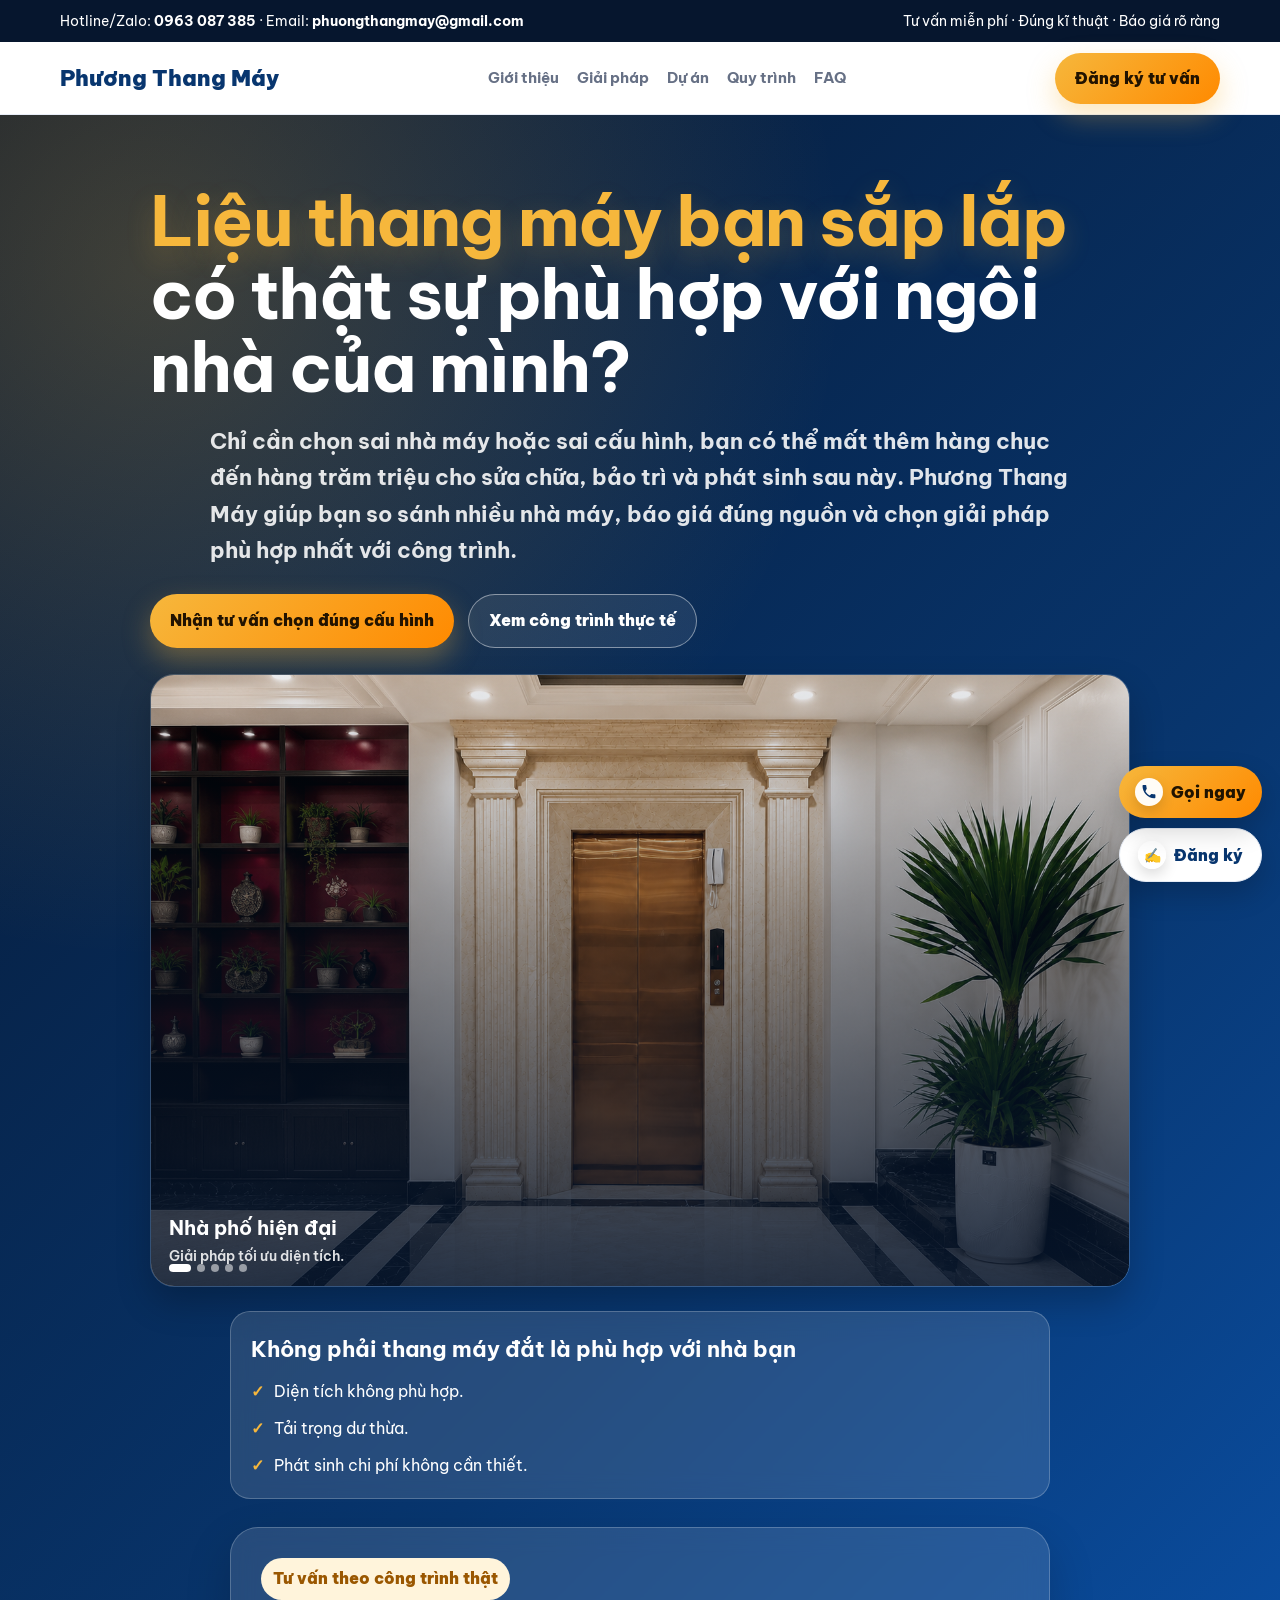
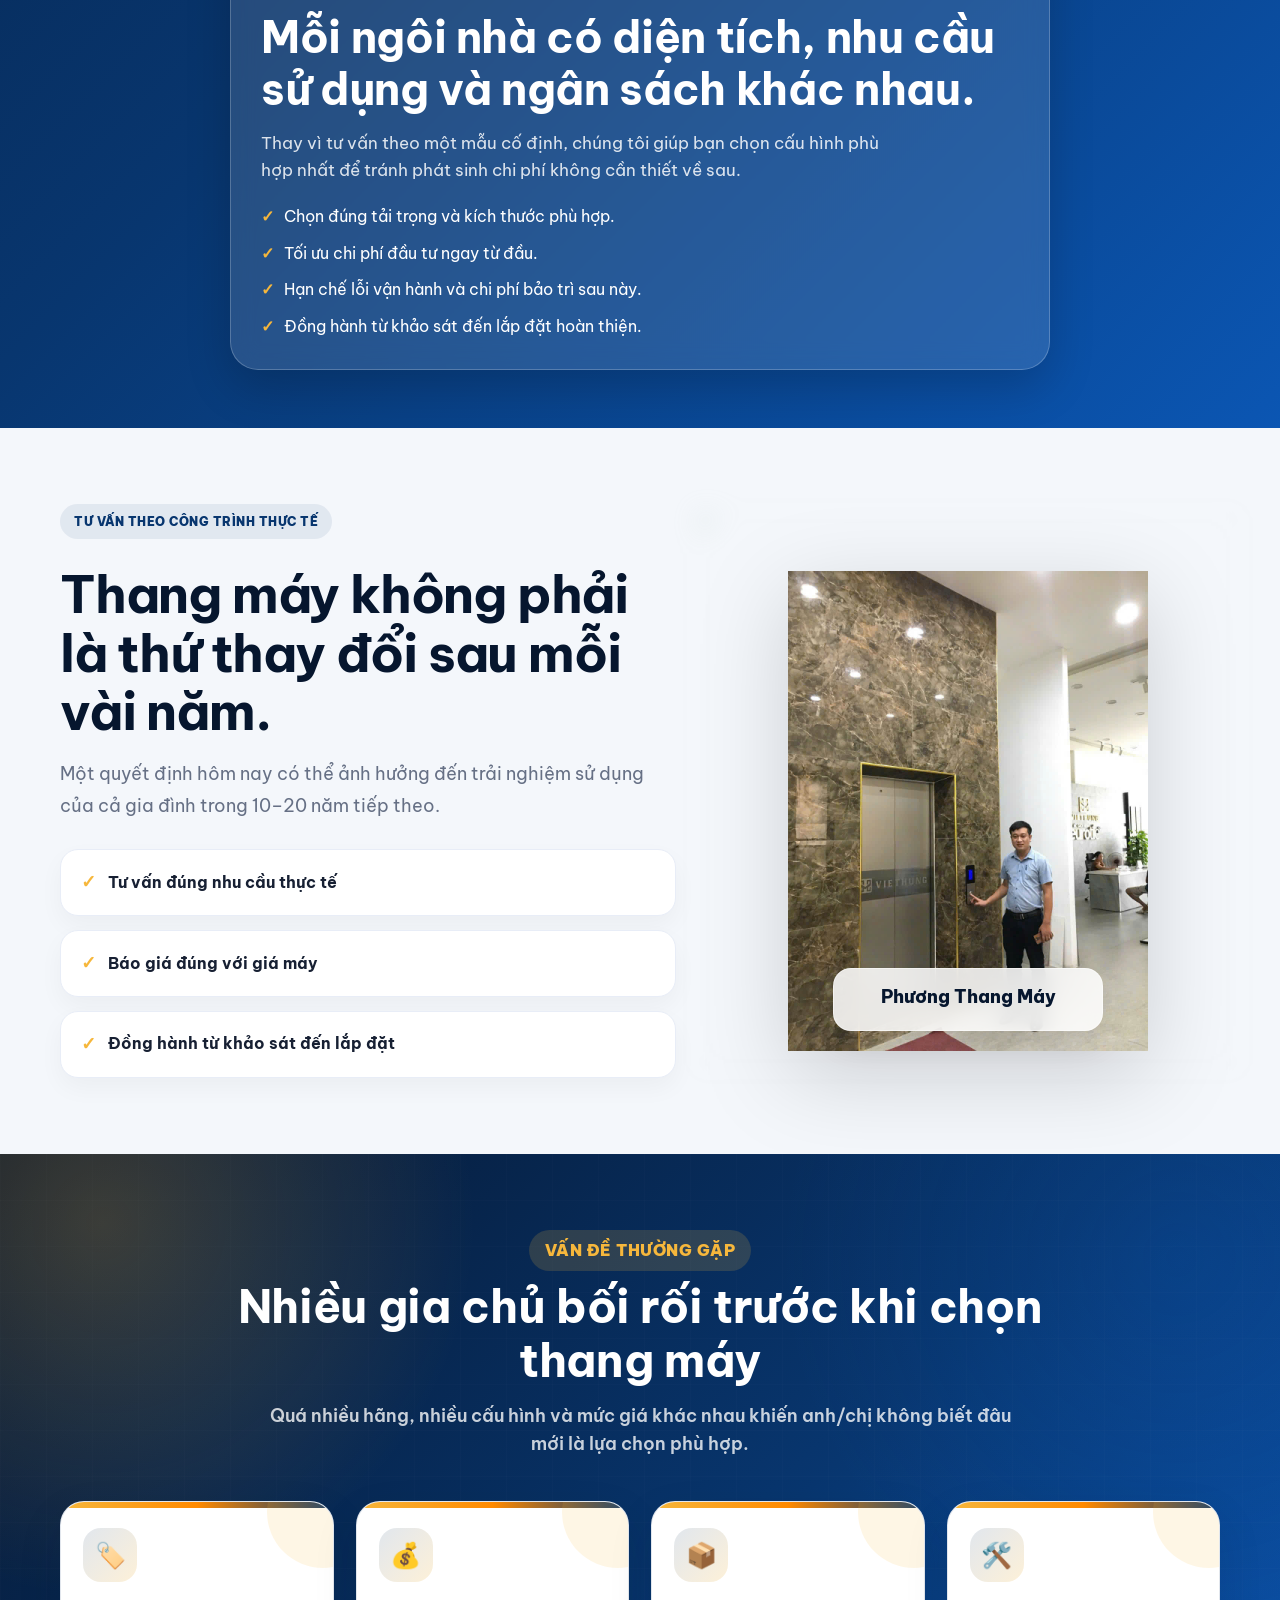
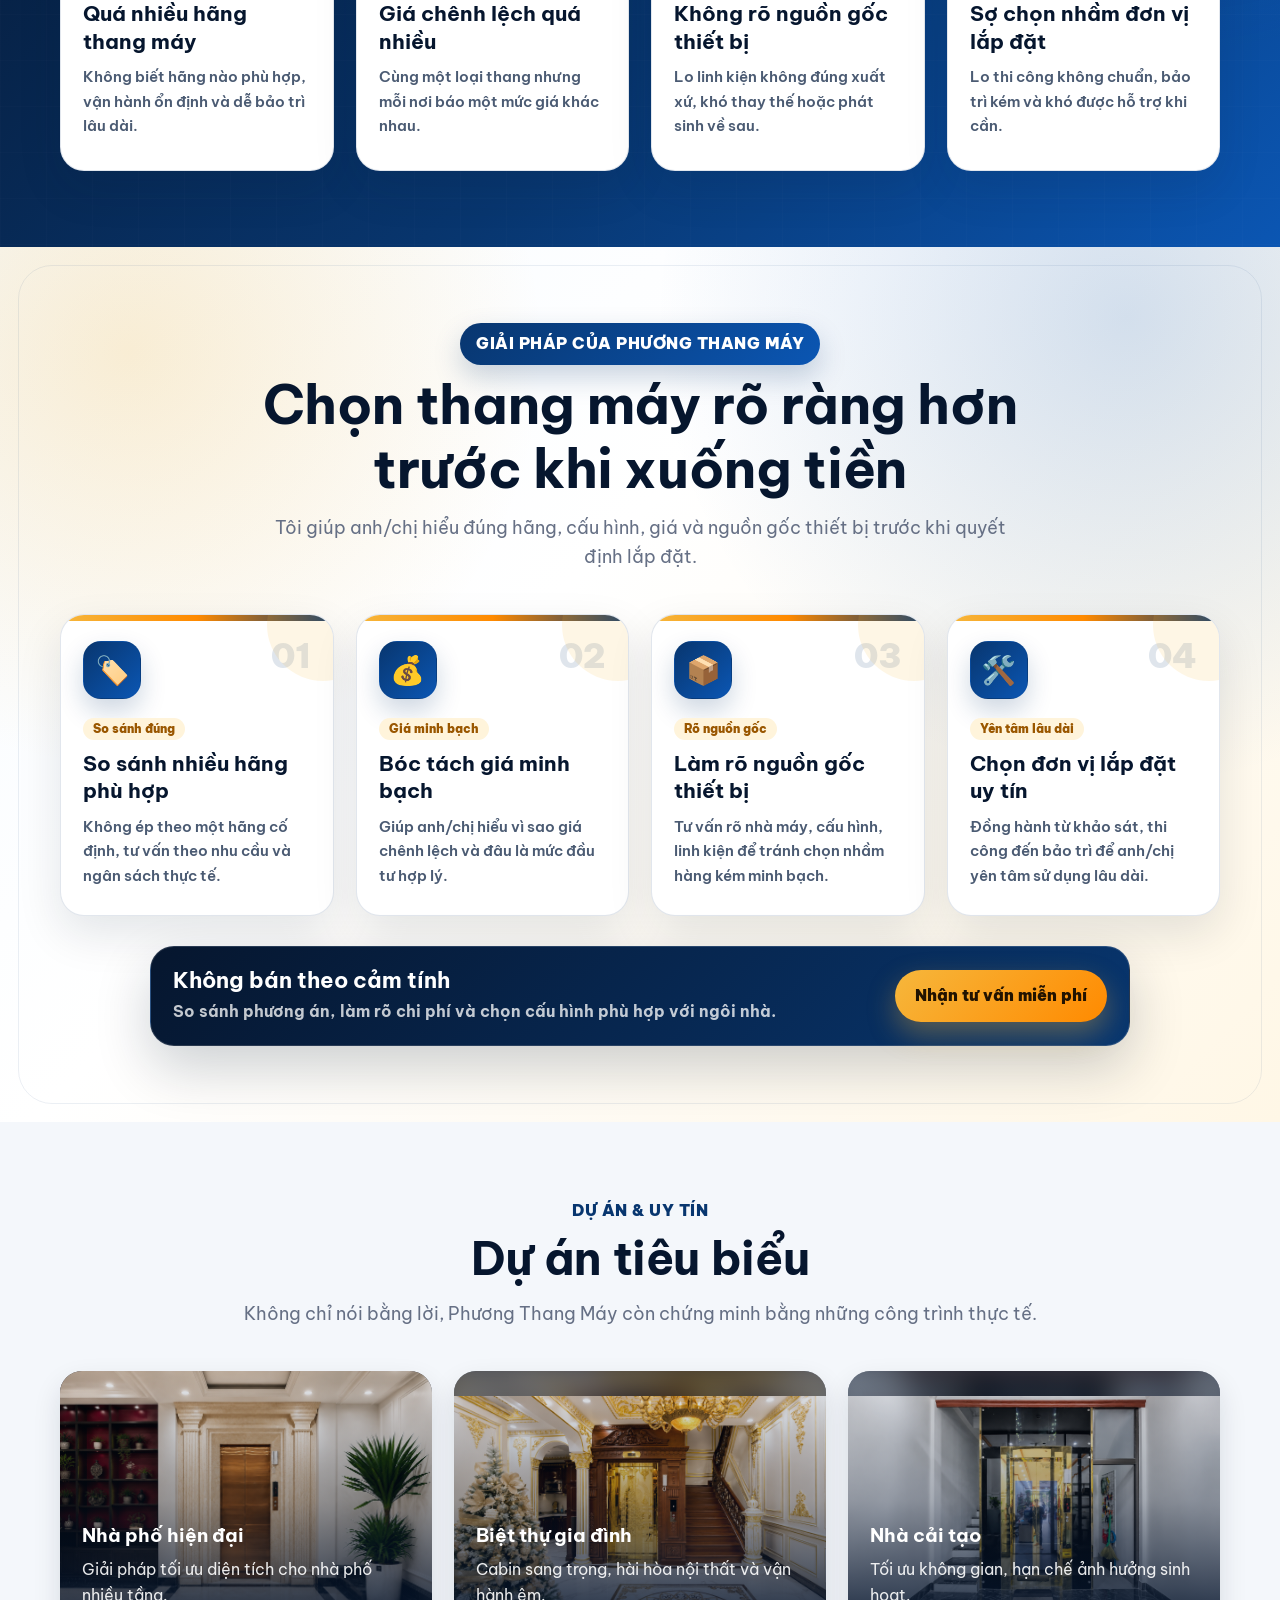
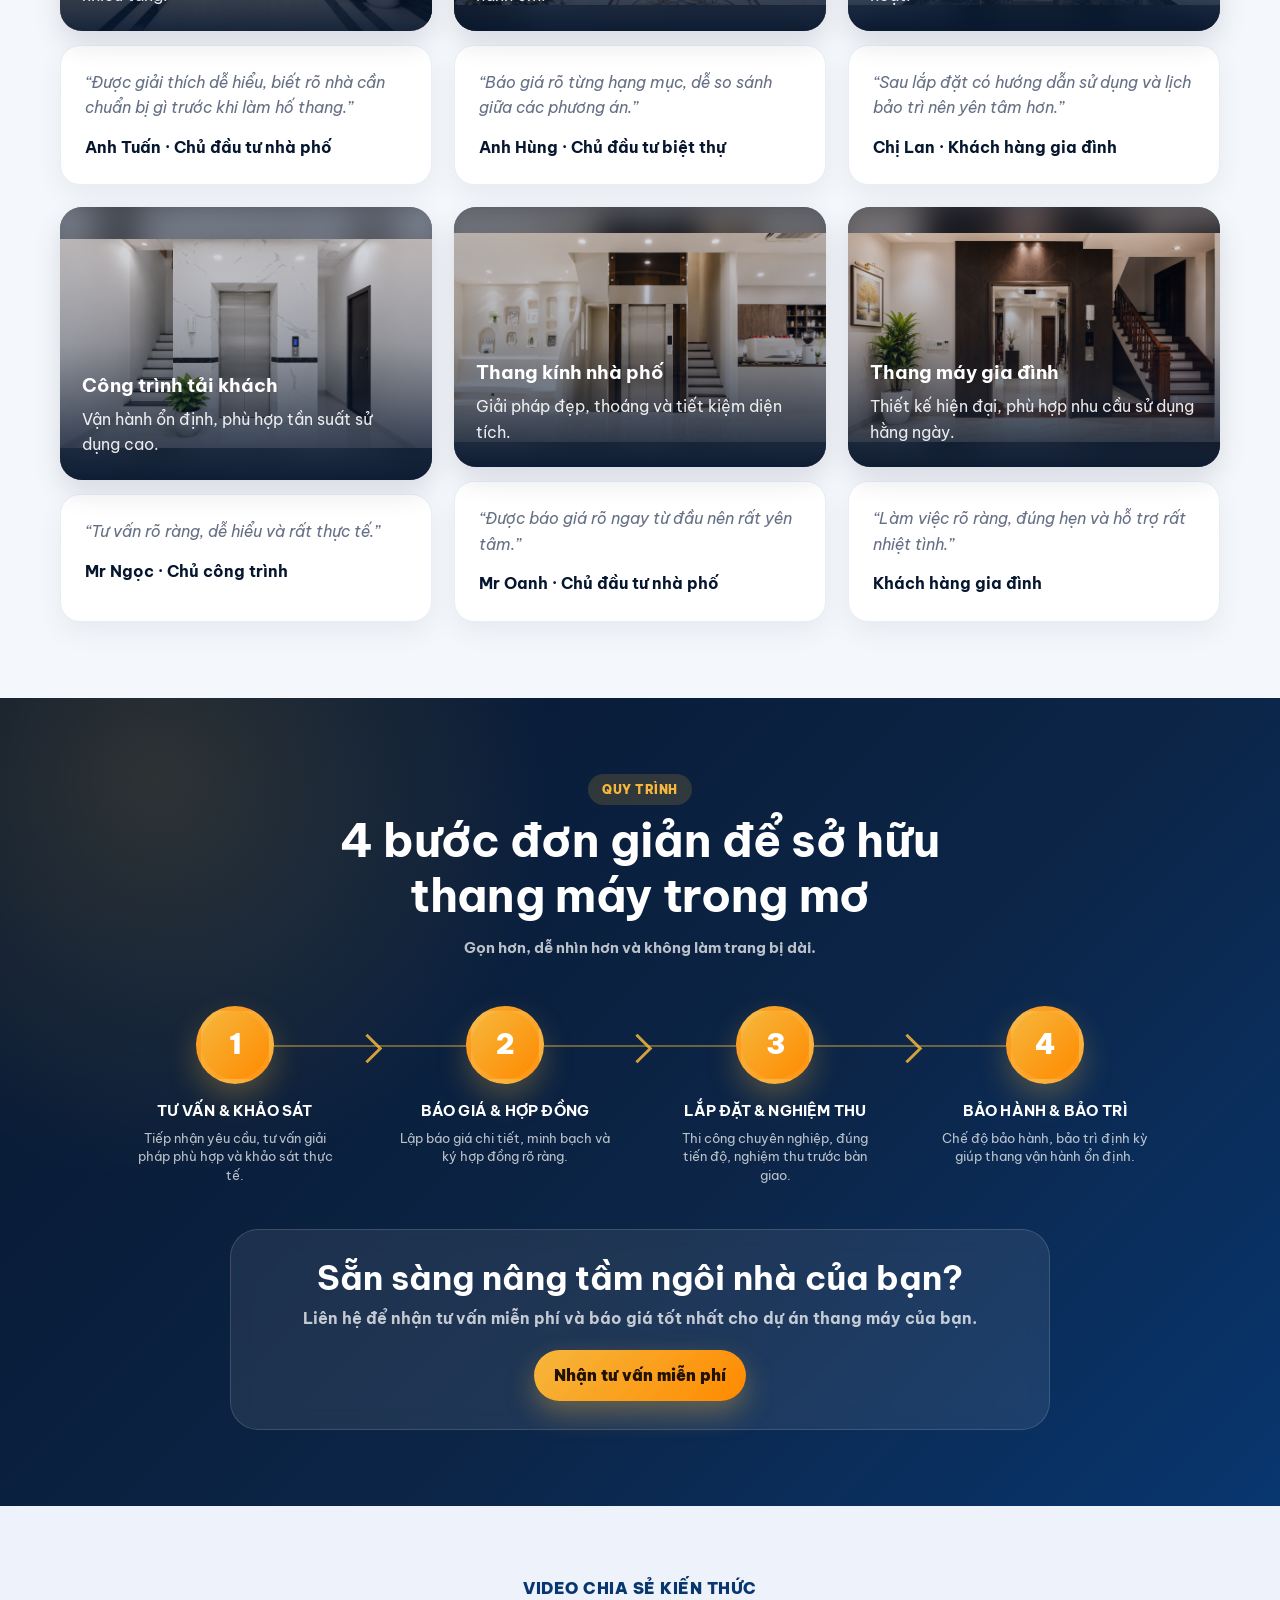
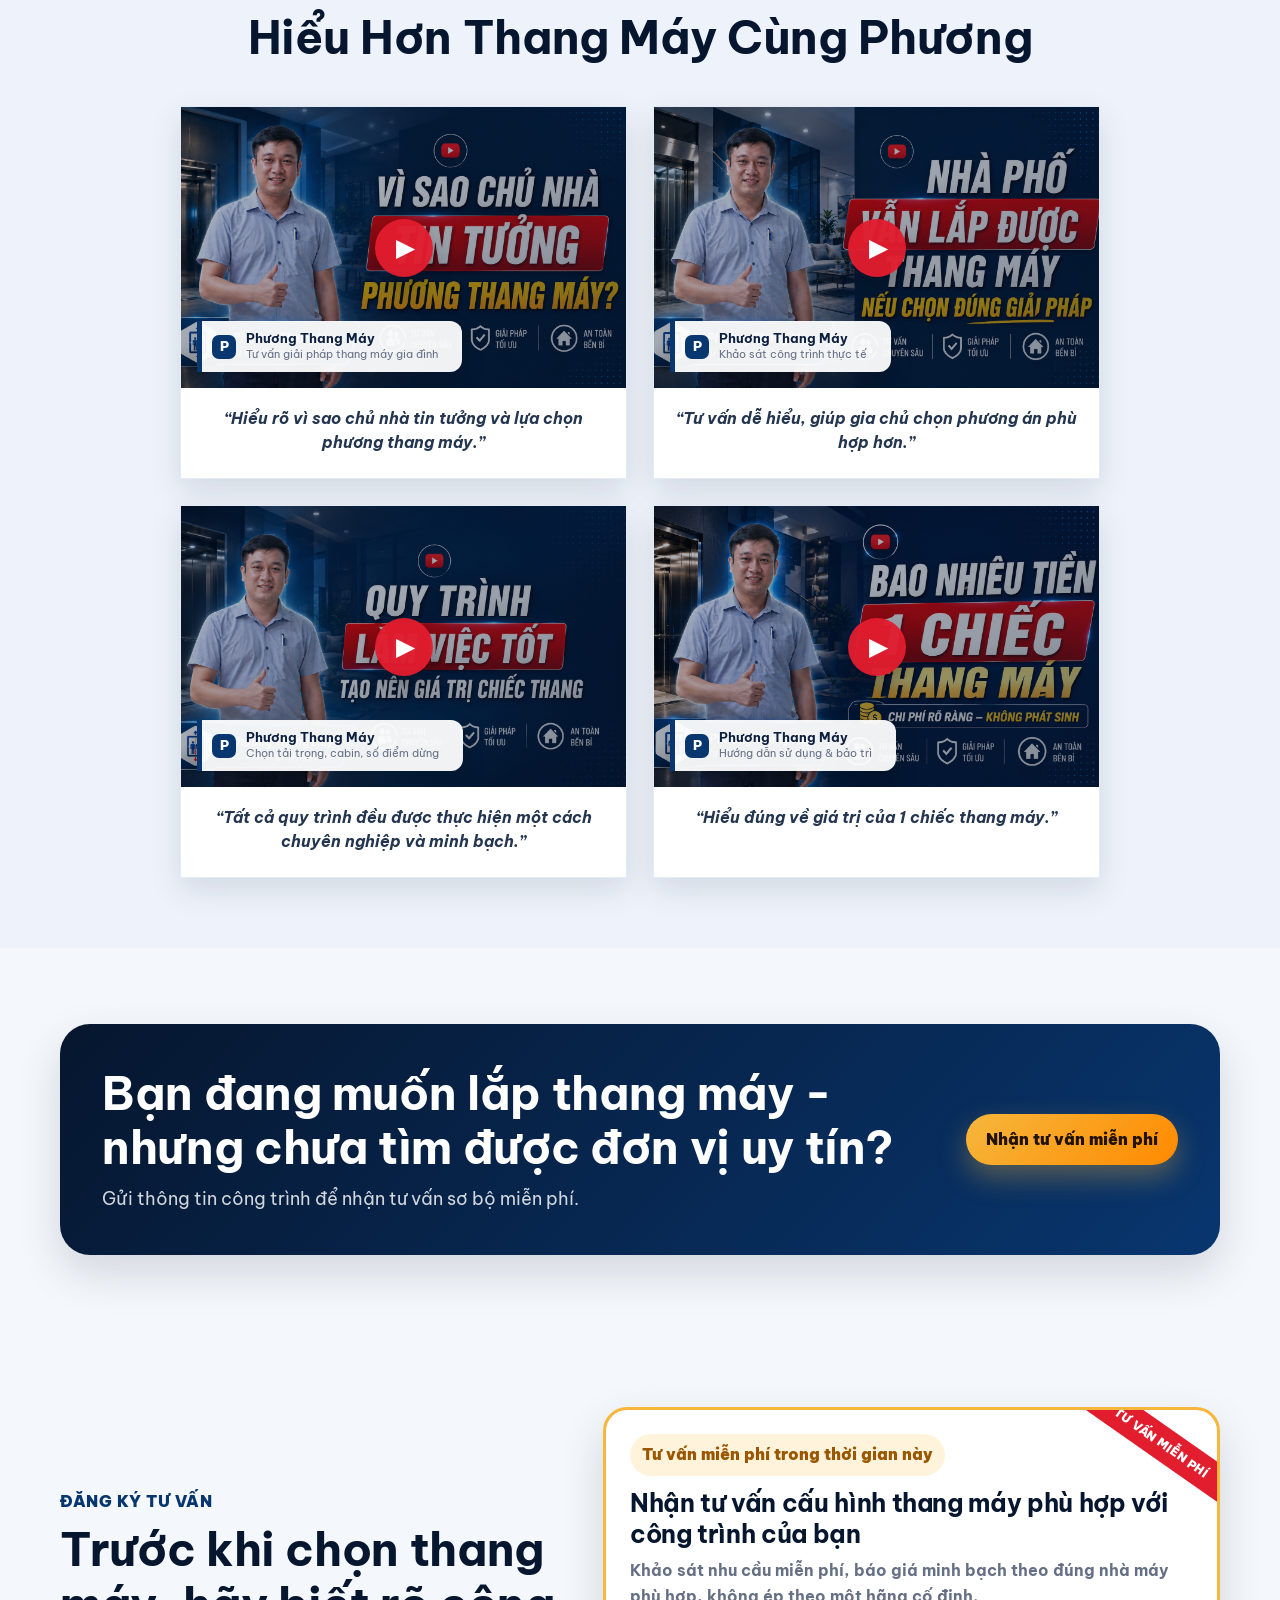
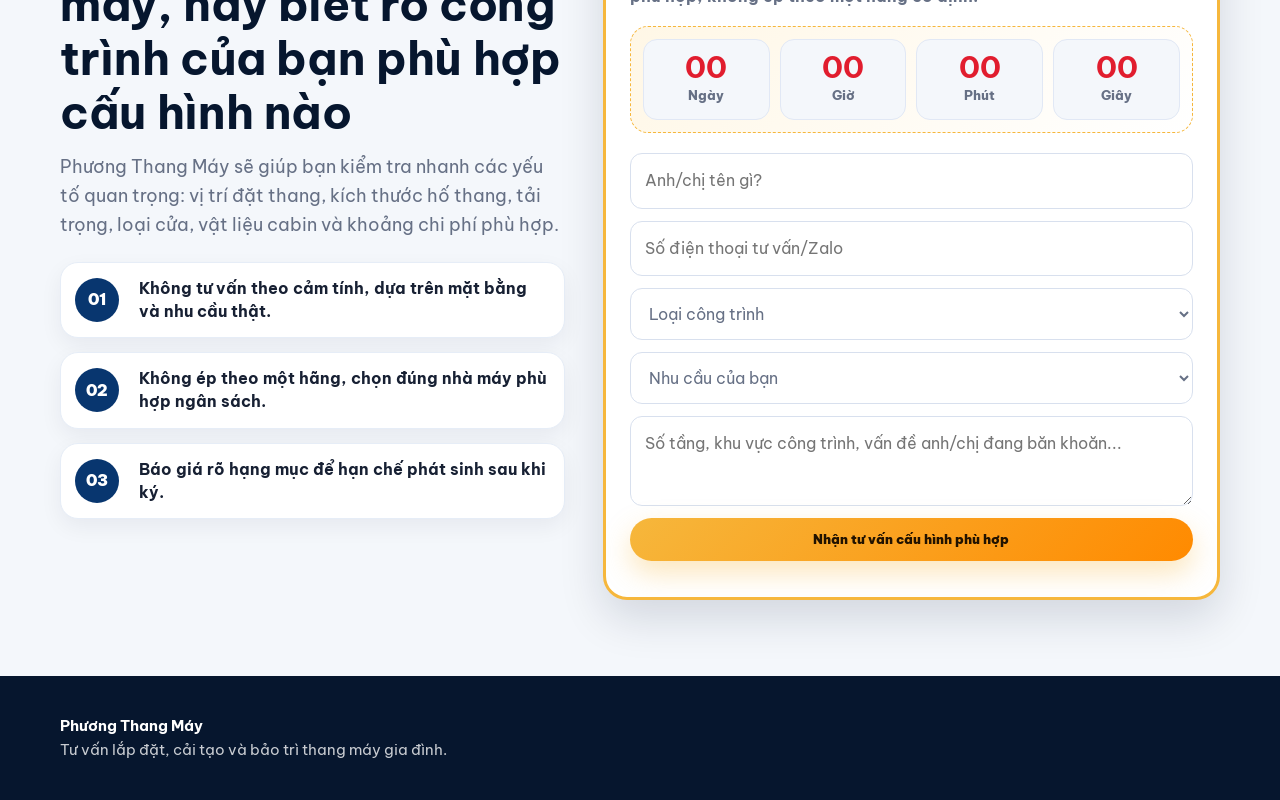
==== commit a81a19af: "suaweb" ====
--- a/index.html
+++ b/index.html
@@ -4,18 +4,4248 @@
     <meta charset="UTF-8" />
     <meta name="viewport" content="width=device-width, initial-scale=1.0" />
     <title>Phương Thang Máy | Tư vấn lắp đặt thang máy gia đình</title>
-<meta name="description" content="Tư vấn lắp đặt thang máy gia đình, nhà phố, biệt thự. Khảo sát miễn phí, báo giá rõ ràng.">
+    <meta name="description" content="Tư vấn lắp đặt thang máy gia đình, nhà phố, biệt thự. Khảo sát miễn phí, báo giá rõ ràng." />
     <link rel="preconnect" href="https://fonts.googleapis.com" />
     <link rel="preconnect" href="https://fonts.gstatic.com" crossorigin />
     <link
       href="https://fonts.googleapis.com/css2?family=Be+Vietnam+Pro:wght@400;500;600;700;800;900&display=swap"
       rel="stylesheet"
     />
-  <link rel="stylesheet" href="style.css" />
- 
+
+  <style>
+    /* =========================
+   TRUST SECTION
+========================= */
+
+.trust-section{
+  overflow:hidden;
+}
+
+.trust-wrap{
+  display:grid;
+  grid-template-columns: 1.1fr .9fr;
+  gap:40px;
+  align-items:center;
+}
+
+/* LEFT */
+
+.trust-tag{
+  display:inline-flex;
+  align-items:center;
+
+  padding:8px 14px;
+
+  border-radius:999px;
+
+  background:
+  rgba(8,54,111,.08);
+
+  color:#08366f;
+
+  font-size:12px;
+  font-weight:800;
+  letter-spacing:.4px;
+}
+
+.trust-title{
+  margin:18px 0 18px;
+
+  font-size:52px;
+  line-height:1.12;
+  letter-spacing:-1.2px;
+
+  color:#06162e;
+
+  max-width:760px;
+}
+
+.trust-desc{
+  max-width:620px;
+
+  font-size:18px;
+  line-height:1.75;
+
+  color:#667085;
+
+  margin-bottom:28px;
+}
+
+.trust-list{
+  display:grid;
+  gap:14px;
+}
+
+.trust-item{
+  display:flex;
+  align-items:center;
+  gap:12px;
+
+  padding:18px 20px;
+
+  background:#fff;
+
+  border:
+  1px solid #e8edf7;
+
+  border-radius:18px;
+
+  font-size:16px;
+  font-weight:700;
+  color:#172033;
+
+  box-shadow:
+  0 10px 24px rgba(0,0,0,.04);
+
+  transition:.25s ease;
+}
+
+.trust-item:hover{
+  transform:translateY(-2px);
+
+  box-shadow:
+  0 14px 28px rgba(0,0,0,.06);
+}
+
+.trust-item span{
+  color:#f6b73c;
+  font-size:18px;
+  font-weight:900;
+}
+
+/* RIGHT */
+
+.trust-image{
+  position:relative;
+
+  min-height:520px;
+
+  display:flex;
+  justify-content:center;
+  align-items:flex-end;
+}
+
+/* blur background */
+
+.trust-bg{
+  position:absolute;
+  inset:0;
+
+  width:100%;
+  height:100%;
+
+  object-fit:contain;
+
+  filter:blur(12px);
+
+  transform:scale(1.08);
+
+  opacity:.22;
+}
+
+/* main image */
+
+.main-person{
+  position:relative;
+  z-index:2;
+
+  width:100%;
+  max-width:360px;
+
+  object-fit:contain;
+
+  filter:
+  drop-shadow(
+    0 24px 44px rgba(0,0,0,.16)
+  );
+}
+
+/* badge */
+
+.mini-badge{
+  position:absolute;
+  z-index:3;
+
+  bottom:20px;
+  left:50%;
+
+  transform:
+  translateX(-50%);
+
+  width:270px;
+
+  padding:14px 16px;
+
+  border-radius:18px;
+
+  text-align:center;
+
+  background:
+  rgba(255,255,255,.86);
+
+  backdrop-filter:blur(10px);
+
+  border:
+  1px solid rgba(255,255,255,.45);
+
+  box-shadow:
+  0 12px 30px rgba(0,0,0,.10);
+}
+
+.mini-badge strong{
+  display:block;
+
+  color:#06162e;
+
+  font-size:18px;
+  font-weight:800;
+
+  margin-bottom:4px;
+}
+
+.mini-badge span{
+  color:#667085;
+
+  font-size:14px;
+  line-height:1.5;
+}
+
+/* =========================
+   TABLET
+========================= */
+
+@media(max-width:991px){
+
+  .trust-wrap{
+    grid-template-columns:1fr;
+    gap:34px;
+  }
+
+  .trust-content{
+    text-align:center;
+  }
+
+  .trust-tag{
+    margin:auto;
+  }
+
+  .trust-title{
+    max-width:100%;
+    font-size:40px;
+  }
+
+  .trust-desc{
+    margin-left:auto;
+    margin-right:auto;
+  }
+
+  .trust-list{
+    max-width:620px;
+    margin:auto;
+  }
+
+  .trust-image{
+    min-height:auto;
+  }
+
+}
+
+/* =========================
+   MOBILE
+========================= */
+
+@media(max-width:600px){
+
+  .trust-section{
+    padding:52px 0;
+  }
+
+  .trust-wrap{
+    gap:26px;
+  }
+
+  .trust-title{
+    font-size:32px;
+    line-height:1.18;
+    letter-spacing:-.5px;
+
+    margin:14px 0;
+  }
+
+  .trust-desc{
+    font-size:15px;
+    line-height:1.65;
+
+    margin-bottom:20px;
+  }
+
+  .trust-list{
+    gap:10px;
+  }
+
+  .trust-item{
+    padding:14px 14px;
+
+    border-radius:15px;
+
+    font-size:14px;
+    line-height:1.45;
+
+    text-align:left;
+  }
+
+  .trust-image{
+    min-height:420px;
+  }
+
+  .main-person{
+    max-width:260px;
+  }
+
+  .mini-badge{
+    width:230px;
+
+    padding:12px 14px;
+
+    bottom:10px;
+  }
+
+  .mini-badge strong{
+    font-size:16px;
+  }
+
+  .mini-badge span{
+    font-size:12px;
+  }
+
+}
+      .hero-slider-track {
+  cursor: grab;
+  user-select: none;
+}
+
+.hero-slider-track img {
+  pointer-events: none;
+}
+      /* VALIDATE FORM */
+.form input.input-error,
+.form select.input-error,
+.form textarea.input-error {
+  border-color: #d92d20;
+  box-shadow: 0 0 0 3px rgba(217, 45, 32, 0.12);
+  background: #fffafa;
+}
+
+.field-error {
+  margin: -6px 0 2px;
+  color: #d92d20;
+  font-size: 13px;
+  font-weight: 700;
+  line-height: 1.35;
+}
+      :root {
+        --primary: #08366f;
+        --primary-2: #0b56b3;
+        --secondary: #f6b73c;
+        --red: #e11d2e;
+        --dark: #06162e;
+        --light: #f4f7fb;
+        --text: #172033;
+        --muted: #667085;
+        --white: #ffffff;
+        --radius: 20px;
+        --shadow: 0 18px 45px rgba(7, 24, 47, 0.14);
+      }
+
+      * {
+        box-sizing: border-box;
+      }
+      html {
+        scroll-behavior: smooth;
+      }
+
+      body {
+        margin: 0;
+        font-family:
+          "Be Vietnam Pro", "Inter", "Segoe UI", Arial, Helvetica, sans-serif;
+        color: var(--text);
+        background: var(--white);
+        line-height: 1.6;
+        overflow-x: hidden;
+        text-rendering: optimizeLegibility;
+        -webkit-font-smoothing: antialiased;
+        -moz-osx-font-smoothing: grayscale;
+      }
+
+      a {
+        text-decoration: none;
+        color: inherit;
+      }
+      img {
+        max-width: 100%;
+        display: block;
+      }
+
+      .container {
+        width: min(1160px, calc(100% - 32px));
+        margin: 0 auto;
+      }
+
+      .topbar {
+        background: var(--dark);
+        color: var(--white);
+        padding: 10px 0;
+        font-size: 14px;
+      }
+
+      .topbar .container {
+        display: flex;
+        justify-content: space-between;
+        align-items: center;
+        gap: 14px;
+        flex-wrap: wrap;
+      }
+
+      .nav {
+        position: sticky;
+        top: 0;
+        z-index: 99;
+        background: rgba(255, 255, 255, 0.95);
+        backdrop-filter: blur(10px);
+        border-bottom: 1px solid #e8edf7;
+      }
+
+      .nav-inner {
+        height: 72px;
+        display: flex;
+        align-items: center;
+        justify-content: space-between;
+        gap: 20px;
+      }
+
+      .logo {
+        display: flex;
+        align-items: center;
+        gap: 10px;
+        color: var(--primary);
+        font-weight: 900;
+        font-size: 22px;
+        white-space: nowrap;
+      }
+
+      .logo-mark {
+        width: 42px;
+        height: 42px;
+        border-radius: 12px;
+        background: linear-gradient(135deg, var(--primary), var(--primary-2));
+        color: var(--white);
+        display: grid;
+        place-items: center;
+        font-weight: 900;
+      }
+
+      .menu {
+        display: flex;
+        gap: 18px;
+        color: var(--muted);
+        font-size: 15px;
+        font-weight: 700;
+      }
+
+      .btn {
+        display: inline-flex;
+        align-items: center;
+        justify-content: center;
+        gap: 8px;
+        border: none;
+        border-radius: 999px;
+        padding: 13px 20px;
+        font-weight: 900;
+        cursor: pointer;
+        transition: 0.2s ease;
+        font-family: inherit;
+      }
+
+      .btn-primary {
+        background: linear-gradient(135deg, var(--secondary), #ff8a00);
+        color: #221300;
+        box-shadow: 0 12px 28px rgba(246, 183, 60, 0.34);
+      }
+
+      .btn-primary:hover {
+        transform: translateY(-2px);
+      }
+
+      .btn-outline {
+        border: 1px solid rgba(255, 255, 255, 0.45);
+        color: var(--white);
+        background: rgba(255, 255, 255, 0.08);
+      }
+
+      .hero {
+        color: var(--white);
+        padding: 70px 0 58px;
+        overflow: hidden;
+        background:
+          radial-gradient(
+            circle at 12% 8%,
+            rgba(246, 183, 60, 0.24),
+            transparent 33%
+          ),
+          linear-gradient(135deg, #06162e 0%, #08366f 58%, #0b56b3 100%);
+      }
+
+      .hero-grid {
+        display: flex;
+        flex-direction: column;
+        gap: 28px;
+        align-items: stretch;
+        text-align: left;
+        max-width: 980px;
+        margin: 0 auto;
+      }
+
+      .hero-main {
+        width: 100%;
+      }
+
+      .hero p {
+        margin-left: auto;
+        margin-right: auto;
+      }
+
+      .hero-actions {
+        justify-content: flex-start;
+      }
+
+      .hero-card,
+      .hero-proof-card,
+      .portrait-card {
+        max-width: 820px;
+        width: 100%;
+        margin-left: auto;
+        margin-right: auto;
+        text-align: left;
+      }
+
+      .hero-proof-card {
+        text-align: left;
+      }
+
+
+      h1 {
+        margin: 0 0 20px;
+        font-size: clamp(38px, 5vw, 64px);
+        line-height: 1.12;
+        letter-spacing: -0.6px;
+      }
+
+      .hero-title {
+        max-width: 980px;
+        margin: 0 auto 20px;
+        text-align: left;
+        font-size: clamp(42px, 5.4vw, 70px);
+        line-height: 1.05;
+        letter-spacing: -1.4px;
+      }
+
+      .hero-title span {
+        display: block;
+      }
+
+      .hero-title .hero-highlight {
+        color: var(--secondary);
+        text-shadow: 0 10px 28px rgba(246, 183, 60, 0.22);
+      }
+
+      .hero-lead {
+        max-width: 860px !important;
+        margin: 0 auto 26px !important;
+        text-align: left;
+        color: rgba(255, 255, 255, 0.88) !important;
+        font-size: clamp(17px, 2vw, 22px) !important;
+        line-height: 1.65;
+        font-weight: 700;
+      }
+
+      .hero p {
+        color: rgba(255, 255, 255, 0.86);
+        font-size: 19px;
+        margin: 0 0 24px;
+        max-width: 650px;
+      }
+
+      .hero-actions {
+        display: flex;
+        gap: 14px;
+        flex-wrap: wrap;
+        margin-bottom: 24px;
+      }
+
+      .hero-card,
+      .portrait-card {
+        background: rgba(255, 255, 255, 0.12);
+        border: 1px solid rgba(255, 255, 255, 0.22);
+        border-radius: var(--radius);
+        padding: 20px;
+        backdrop-filter: blur(12px);
+      }
+
+      .hero-card h3 {
+        margin: 0 0 12px;
+        font-size: 22px;
+      }
+
+      .check-list {
+        list-style: none;
+        margin: 0;
+        padding: 0;
+        display: grid;
+        gap: 11px;
+      }
+
+      .check-list li {
+        display: flex;
+        align-items: flex-start;
+        gap: 10px;
+      }
+
+      .check-list span {
+        color: var(--secondary);
+        font-weight: 900;
+      }
+
+      .portrait-card {
+        margin-top: 16px;
+        display: grid;
+        grid-template-columns: 96px 1fr;
+        gap: 16px;
+        align-items: center;
+      }
+
+      .portrait-photo {
+        width: 96px;
+        height: 96px;
+        border-radius: 24px;
+        background: linear-gradient(135deg, var(--secondary), #ff8a00);
+        color: var(--dark);
+        display: grid;
+        place-items: center;
+        border: 3px solid rgba(255, 255, 255, 0.7);
+        font-size: 34px;
+        font-weight: 900;
+        overflow: hidden;
+      }
+
+      .portrait-photo img {
+        width: 100%;
+        height: 100%;
+        object-fit: cover;
+      }
+
+      .portrait-card h3 {
+        color: var(--white);
+        margin: 0 0 4px;
+        font-size: 20px;
+      }
+
+      .portrait-card p {
+        color: rgba(255, 255, 255, 0.84);
+        margin: 0;
+        font-size: 15px;
+      }
+
+      .countdown-wrap {
+        position: relative;
+        overflow: hidden;
+        color: var(--dark);
+        background: var(--white);
+        border-radius: 24px;
+        padding: 24px;
+        box-shadow: var(--shadow);
+        border: 3px solid var(--secondary);
+      }
+
+      .countdown-wrap::before {
+        content: "TƯ VẤN MIỄN PHÍ";
+        position: absolute;
+        top: 16px;
+        right: -44px;
+        transform: rotate(35deg);
+        background: var(--red);
+        color: var(--white);
+        font-size: 12px;
+        font-weight: 900;
+        padding: 7px 44px;
+        letter-spacing: 0.4px;
+      }
+
+      .offer {
+        display: inline-block;
+        background: #fff4db;
+        color: #9a5700;
+        padding: 8px 12px;
+        border-radius: 999px;
+        font-weight: 900;
+        margin-bottom: 12px;
+      }
+
+      .countdown-title {
+        margin: 0 0 8px;
+        color: var(--dark);
+        font-size: 25px;
+        line-height: 1.25;
+      }
+
+      .countdown-wrap .sub {
+        color: var(--muted);
+        font-weight: 700;
+        margin: 0 0 12px;
+      }
+
+      .countdown {
+        display: grid;
+        grid-template-columns: repeat(4, 1fr);
+        gap: 10px;
+        margin: 16px 0 20px;
+        padding: 12px;
+        border-radius: 18px;
+        background: linear-gradient(135deg, #fff7e6, #fff);
+        border: 1px dashed var(--secondary);
+      }
+
+      .timebox {
+        text-align: center;
+        padding: 12px 8px;
+        background: var(--light);
+        border: 1px solid #e1e8f5;
+        border-radius: 14px;
+      }
+
+      .timebox strong {
+        display: block;
+        color: var(--red);
+        font-size: 30px;
+        line-height: 1;
+      }
+
+      .timebox small {
+        color: var(--muted);
+        font-weight: 800;
+      }
+
+      .form {
+        display: grid;
+        gap: 12px;
+      }
+
+      .form input,
+      .form select,
+      .form textarea {
+        width: 100%;
+        border: 1px solid #d8e0ee;
+        border-radius: 12px;
+        padding: 14px;
+        font: inherit;
+        outline: none;
+      }
+
+      .form textarea {
+        min-height: 90px;
+        resize: vertical;
+      }
+
+      .section {
+        padding: 76px 0;
+      }
+      .section-light {
+        background: var(--light);
+      }
+
+      .section-title {
+        max-width: 820px;
+        margin: 0 auto 42px;
+        text-align: center;
+      }
+
+      .tag {
+        color: var(--primary);
+        font-weight: 900;
+        text-transform: uppercase;
+        letter-spacing: 0.5px;
+        margin-bottom: 8px;
+      }
+
+      h2 {
+        color: var(--dark);
+        margin: 0 0 14px;
+        font-size: clamp(30px, 4vw, 46px);
+        line-height: 1.18;
+        letter-spacing: -0.35px;
+      }
+
+      .section-title p {
+        color: var(--muted);
+        font-size: 18px;
+        margin: 0;
+      }
+
+      .grid-3 {
+        display: grid;
+        grid-template-columns: repeat(3, 1fr);
+        gap: 22px;
+      }
+
+      .card {
+        background: var(--white);
+        border: 1px solid #edf1f8;
+        border-radius: var(--radius);
+        padding: 26px;
+        box-shadow: 0 10px 28px rgba(7, 24, 47, 0.08);
+      }
+
+      .card .icon {
+        width: 52px;
+        height: 52px;
+        border-radius: 16px;
+        background: #eaf2ff;
+        display: grid;
+        place-items: center;
+        color: var(--primary);
+        font-size: 25px;
+        margin-bottom: 16px;
+        font-weight: 900;
+      }
+
+      .card h3 {
+        margin: 0 0 10px;
+        color: var(--dark);
+        font-size: 22px;
+      }
+
+      .card p {
+        color: var(--muted);
+        margin: 0;
+      }
+
+      .split {
+        display: grid;
+        grid-template-columns: 0.95fr 1.05fr;
+        gap: 42px;
+        align-items: center;
+      }
+
+      .image-box {
+        min-height: 430px;
+        border-radius: 28px;
+        background: url("./imgaes/thangmay.png") center/cover;
+        box-shadow: var(--shadow);
+        position: relative;
+        overflow: hidden;
+      }
+
+      .badge-card {
+        position: absolute;
+        left: 22px;
+        right: 22px;
+        bottom: 22px;
+        background: rgba(255, 255, 255, 0.94);
+        border-radius: 20px;
+        padding: 18px;
+        color: var(--dark);
+        box-shadow: 0 12px 30px rgba(0, 0, 0, 0.16);
+      }
+
+      .badge-card strong {
+        display: block;
+        color: var(--primary);
+        font-size: 22px;
+        margin-bottom: 4px;
+      }
+
+      .about-box {
+        background: var(--white);
+        border: 1px solid #e8edf7;
+        border-radius: 28px;
+        padding: 34px;
+        box-shadow: var(--shadow);
+      }
+
+      .about-box p {
+        color: var(--muted);
+      }
+
+      .about-stats {
+        display: grid;
+        grid-template-columns: repeat(3, 1fr);
+        gap: 14px;
+        margin-top: 22px;
+      }
+
+      .stat {
+        text-align: center;
+        padding: 16px;
+        border-radius: 18px;
+        background: var(--light);
+        border: 1px solid #e1e8f5;
+      }
+
+      .stat strong {
+        display: block;
+        color: var(--primary);
+        font-size: 26px;
+        line-height: 1.1;
+      }
+
+      .stat span {
+        color: var(--muted);
+        font-size: 14px;
+        font-weight: 800;
+      }
+
+      /* VIDEO MOBILE-FIRST KIỂU LANDING PAGE MẪU */
+      .video-section {
+        background: #eef3fb;
+        padding: 70px 0;
+      }
+
+      .video-list {
+        display: grid;
+        grid-template-columns: 1fr;
+        gap: 26px;
+        max-width: 440px;
+        margin: 0 auto;
+      }
+
+      .video-card {
+        display: block;
+        background: #fff;
+        overflow: hidden;
+        box-shadow: 0 12px 30px rgba(7, 24, 47, 0.12);
+        border: 1px solid #e5ebf5;
+      }
+
+      .video-thumb {
+        position: relative;
+        aspect-ratio: 16 / 10.1;
+        overflow: hidden;
+        background:
+          linear-gradient(135deg, rgba(6, 22, 46, 0.28), rgba(6, 22, 46, 0.5)),
+          url("./imgaes/youtobe3.png") center/cover;
+      }
+
+      @media (max-width:600px){
+
+  .video-thumb{
+    aspect-ratio:16/9 !important;
+    background-size: contain !important;
+  }
+
+}
+      .video-card:nth-child(2) .video-thumb {
+        background:
+          linear-gradient(135deg, rgba(6, 22, 46, 0.28), rgba(6, 22, 46, 0.5)),
+          url("./imgaes/youtobe1.png") center/cover;
+      }
+
+      .video-card:nth-child(3) .video-thumb {
+        background:
+          linear-gradient(135deg, rgba(6, 22, 46, 0.28), rgba(6, 22, 46, 0.5)),
+          url("./imgaes/youtobe2.png") center/cover;
+      }
+
+      .video-card:nth-child(4) .video-thumb {
+        background:
+          linear-gradient(135deg, rgba(6, 22, 46, 0.28), rgba(6, 22, 46, 0.5)),
+          url("./imgaes/youtobe4.png") center/cover;
+      }
+
+      .speaker-cutout {
+        position: absolute;
+        left: 18px;
+        bottom: 0;
+        width: 36%;
+        max-width: 150px;
+        height: 82%;
+        border-radius: 80px 80px 0 0;
+        background:
+          radial-gradient(circle at 50% 22%, #f1c7a6 0 16%, transparent 17%),
+          linear-gradient(180deg, #10213f 0%, #050b17 100%);
+        border: 3px solid rgba(255, 255, 255, 0.15);
+        box-shadow: 0 16px 28px rgba(0, 0, 0, 0.22);
+      }
+
+      .speaker-cutout::after {
+        content: "";
+        position: absolute;
+        left: 50%;
+        top: 20%;
+        transform: translateX(-50%);
+        width: 34%;
+        height: 22%;
+        border-radius: 50% 50% 42% 42%;
+        background: #f5d0b4;
+      }
+
+      .video-logo {
+        position: absolute;
+        top: 16px;
+        left: 50%;
+        transform: translateX(-50%);
+        display: flex;
+        align-items: center;
+        gap: 6px;
+        color: #fff;
+        font-size: 11px;
+        font-weight: 900;
+        opacity: 0.94;
+      }
+
+      .video-logo span {
+        width: 28px;
+        height: 28px;
+        border-radius: 9px;
+        background: #fff;
+        color: var(--primary);
+        display: grid;
+        place-items: center;
+        font-weight: 900;
+      }
+
+      .video-headline {
+        position: absolute;
+        top: 62px;
+        right: 18px;
+        left: 43%;
+        color: #fff;
+        text-transform: uppercase;
+        font-weight: 900;
+        font-size: clamp(12px, 3.6vw, 18px);
+        line-height: 1.2;
+        text-align: left;
+        text-shadow: 0 3px 10px rgba(0, 0, 0, 0.24);
+        overflow-wrap: break-word;
+        word-break: normal;
+      }
+
+      .video-headline .red-box {
+        display: inline-block;
+        background: var(--red);
+        padding: 2px 6px;
+        margin: 2px 0;
+        line-height: 1.2;
+        -webkit-box-decoration-break: clone;
+        box-decoration-break: clone;
+      }
+
+      .video-headline .gold {
+        color: var(--secondary);
+      }
+
+      .play-button {
+        position: absolute;
+        left: 50%;
+        top: 50%;
+        transform: translate(-50%, -50%);
+        width: 58px;
+        height: 58px;
+        border-radius: 50%;
+        background: rgba(225, 29, 46, 0.96);
+        color: #fff;
+        display: grid;
+        place-items: center;
+        font-size: 25px;
+        line-height: 1;
+        box-shadow: 0 12px 24px rgba(0, 0, 0, 0.28);
+        padding-left: 4px;
+      }
+
+      .person-box {
+        position: absolute;
+        left: 16px;
+        bottom: 16px;
+        min-width: 220px;
+        max-width: 72%;
+        background: rgba(255, 255, 255, 0.94);
+        color: #0c1f3f;
+        padding: 10px 13px 10px 44px;
+        border-left: 5px solid var(--primary);
+        box-shadow: 0 10px 22px rgba(0, 0, 0, 0.18);
+        border-radius: 0 12px 12px 0;
+        padding-right: 24px;
+      }
+
+      .person-box::before {
+        content: "P";
+        position: absolute;
+        left: 10px;
+        top: 50%;
+        transform: translateY(-50%);
+        width: 24px;
+        height: 24px;
+        border-radius: 7px;
+        background: var(--primary);
+        color: #fff;
+        display: grid;
+        place-items: center;
+        font-size: 13px;
+        font-weight: 900;
+      }
+
+      .person-box strong {
+        display: block;
+        font-size: 13px;
+        line-height: 1.15;
+      }
+
+      .person-box span {
+        display: block;
+        color: var(--muted);
+        font-size: 11px;
+        margin-top: 2px;
+        line-height: 1.25;
+      }
+
+      .video-quote {
+        padding: 18px 18px 24px;
+        text-align: center;
+        color: #24364f;
+        font-size: 16px;
+        line-height: 1.5;
+        font-weight: 700;
+        font-style: italic;
+        background: #fff;
+      }
+
+      .video-quote span {
+        color: var(--primary);
+      }
+
+      .video-note {
+        max-width: 760px;
+        margin: 28px auto 0;
+        text-align: center;
+        color: var(--muted);
+        font-weight: 700;
+      }
+
+      .steps {
+        counter-reset: step;
+        display: grid;
+        gap: 16px;
+      }
+
+      .step {
+        background: var(--white);
+        border: 1px solid #e6edf7;
+        border-radius: 18px;
+        padding: 20px;
+        display: grid;
+        grid-template-columns: 52px 1fr;
+        gap: 16px;
+        align-items: start;
+      }
+
+      .step::before {
+        counter-increment: step;
+        content: counter(step);
+        width: 52px;
+        height: 52px;
+        border-radius: 50%;
+        background: var(--primary);
+        color: var(--white);
+        display: grid;
+        place-items: center;
+        font-weight: 900;
+        font-size: 22px;
+      }
+
+      .step h3 {
+        margin: 0 0 6px;
+        color: var(--dark);
+      }
+      .step p {
+        margin: 0;
+        color: var(--muted);
+      }
+
+      .project-card {
+        min-height: 240px;
+        border-radius: 22px;
+        overflow: hidden;
+        position: relative;
+        color: var(--white);
+        display: flex;
+        align-items: flex-end;
+        padding: 22px;
+        background: linear-gradient(
+          135deg,
+          rgba(7, 24, 47, 0.92),
+          rgba(11, 61, 145, 0.78)
+        );
+        box-shadow: 0 12px 28px rgba(7, 24, 47, 0.12);
+      }
+
+      .project-card h3 {
+        margin: 0 0 6px;
+      }
+      .project-card p {
+        margin: 0;
+        color: rgba(255, 255, 255, 0.82);
+      }
+
+      .testimonial {
+        background: var(--white);
+        border-radius: var(--radius);
+        padding: 24px;
+        border: 1px solid #e8edf7;
+        box-shadow: 0 10px 28px rgba(7, 24, 47, 0.06);
+      }
+
+      .testimonial p {
+        color: var(--muted);
+        margin: 0 0 14px;
+        font-style: italic;
+      }
+
+      .testimonial strong {
+        color: var(--dark);
+      }
+
+      .cta-band {
+        display: grid;
+        grid-template-columns: 1fr auto;
+        align-items: center;
+        gap: 26px;
+        background: linear-gradient(135deg, var(--dark), var(--primary));
+        color: var(--white);
+        border-radius: 30px;
+        padding: 42px;
+        box-shadow: var(--shadow);
+      }
+
+      .cta-band h2 {
+        color: var(--white);
+        margin-bottom: 10px;
+      }
+      .cta-band p {
+        margin: 0;
+        color: rgba(255, 255, 255, 0.82);
+        font-size: 18px;
+      }
+
+      .faq {
+        max-width: 880px;
+        margin: 0 auto;
+        display: grid;
+        gap: 14px;
+      }
+
+      details {
+        background: var(--white);
+        border-radius: 16px;
+        padding: 18px 20px;
+        border: 1px solid #e6edf7;
+        box-shadow: 0 6px 18px rgba(7, 24, 47, 0.05);
+      }
+
+      summary {
+        font-weight: 900;
+        color: var(--dark);
+        cursor: pointer;
+      }
+
+      details p {
+        color: var(--muted);
+        margin-bottom: 0;
+      }
+
+      .footer {
+        background: var(--dark);
+        color: rgba(255, 255, 255, 0.78);
+        padding: 38px 0;
+        font-size: 15px;
+      }
+
+      .footer strong {
+        color: var(--white);
+      }
+
+      .floating-cta {
+        position: fixed;
+        right: 18px;
+        bottom: 18px;
+        z-index: 150;
+        display: flex;
+        flex-direction: column;
+        gap: 10px;
+      }
+
+      .floating-cta a {
+        padding: 12px 16px;
+        border-radius: 999px;
+        background: var(--secondary);
+        color: #1f1300;
+        font-weight: 900;
+        box-shadow: 0 12px 28px rgba(0, 0, 0, 0.18);
+        text-align: center;
+      }
+
+
+      .hero-slider {
+        position: relative;
+        margin: 26px 0 24px;
+        border-radius: 24px;
+        overflow: hidden;
+        box-shadow: 0 16px 34px rgba(0, 0, 0, 0.22);
+        border: 1px solid rgba(255, 255, 255, 0.18);
+      }
+
+      .hero-slider-track {
+        display: flex;
+        
+      }
+
+      .hero-slide {
+        position: relative;
+        flex: 0 0 100%;
+        min-width: 100%;
+        aspect-ratio: 16 / 10;
+        overflow: hidden;
+      }
+
+      .hero-slide img {
+        width: 100%;
+        height: 100%;
+        object-fit: cover;
+      }
+
+      .hero-slide::after {
+        content: "";
+        position: absolute;
+        inset: 0;
+        background: linear-gradient(to top, rgba(6, 22, 46, 0.86), rgba(6, 22, 46, 0.08));
+      }
+
+      .hero-slide-caption {
+        position: absolute;
+        left: 18px;
+        right: 18px;
+        bottom: 18px;
+        z-index: 2;
+      }
+
+      .hero-slide-caption strong {
+        display: block;
+        color: #fff;
+        font-size: 20px;
+        line-height: 1.15;
+        margin-bottom: 4px;
+      }
+
+      .hero-slide-caption span {
+        color: rgba(255, 255, 255, 0.86);
+        font-size: 14px;
+        font-weight: 600;
+      }
+
+      .hero-slider-dots {
+        position: absolute;
+        left: 18px;
+        bottom: 14px;
+        z-index: 3;
+        display: flex;
+        gap: 6px;
+      }
+
+      .hero-slider-dots span {
+        width: 8px;
+        height: 8px;
+        border-radius: 999px;
+        background: rgba(255, 255, 255, 0.52);
+      }
+
+      .hero-slider-dots span:first-child {
+        width: 22px;
+        background: #fff;
+      }
+
+      .project-stack-grid {
+        display: grid;
+        grid-template-columns: repeat(3, minmax(0, 1fr));
+        gap: 22px;
+      }
+
+      .project-stack {
+        display: grid;
+        gap: 14px;
+      }
+
+      @media (min-width: 768px) {
+        .video-list {
+          max-width: 920px;
+          grid-template-columns: repeat(2, 1fr);
+        }
+      }
+
+      @media (min-width: 901px) and (max-width: 1120px) {
+        .menu {
+          gap: 10px;
+          font-size: 13px;
+        }
+        .nav-inner .btn {
+          padding: 11px 14px;
+          font-size: 14px;
+        }
+        .hero-grid {
+          gap: 28px;
+        }
+        h1 {
+          font-size: 48px;
+        }
+      }
+
+      @media (max-width: 900px) {
+        .menu {
+          display: none;
+        }
+        .hero {
+          padding-top: 44px;
+        }
+        .hero-grid,
+        .split,
+        .cta-band {
+          grid-template-columns: 1fr;
+        }
+        .grid-3 {
+          grid-template-columns: 1fr;
+        }
+        .project-stack-grid {
+          grid-template-columns: repeat(2, minmax(0, 1fr));
+        }
+        .countdown {
+          grid-template-columns: repeat(2, 1fr);
+        }
+        .portrait-card {
+          grid-template-columns: 76px 1fr;
+        }
+        .portrait-photo {
+          width: 76px;
+          height: 76px;
+          border-radius: 18px;
+        }
+        .about-stats {
+          grid-template-columns: 1fr;
+        }
+        .cta-band {
+          padding: 28px;
+        }
+      }
+
+      @media (max-width: 480px) {
+        .container {
+          width: min(100% - 22px, 1160px);
+        }
+        .topbar {
+          text-align: center;
+          font-size: 13px;
+        }
+        .topbar .container {
+          justify-content: center;
+        }
+        .nav-inner {
+          height: 64px;
+          gap: 10px;
+        }
+        .logo {
+          font-size: 18px;
+          min-width: 0;
+        }
+        .logo span:last-child {
+          max-width: 150px;
+          white-space: normal;
+          line-height: 1.1;
+        }
+        .logo-mark {
+          width: 36px;
+          height: 36px;
+          flex: 0 0 auto;
+        }
+        .nav-inner .btn {
+          padding: 10px 12px;
+          font-size: 13px;
+          white-space: nowrap;
+        }
+        .hero {
+          padding: 36px 0 46px;
+        }
+        h1 {
+          font-size: clamp(31px, 10vw, 38px);
+        }
+        .hero p {
+          font-size: 17px;
+        }
+        .countdown-wrap {
+          padding: 18px;
+        }
+        .section {
+          padding: 54px 0;
+        }
+        .video-section {
+          padding: 50px 0;
+        }
+        .video-list {
+          gap: 22px;
+        }
+        .video-headline {
+          top: 56px;
+          right: 12px;
+          left: 41%;
+          font-size: 12.2px;
+          line-height: 1.18;
+        }
+        .person-box {
+          left: 12px;
+          bottom: 12px;
+          min-width: 190px;
+          max-width: 76%;
+          padding-left: 40px;
+        }
+        .person-box strong {
+          font-size: 12px;
+        }
+        .person-box span {
+          font-size: 10px;
+        }
+        .play-button {
+          width: 52px;
+          height: 52px;
+          font-size: 22px;
+        }
+        .speaker-cutout {
+          left: 12px;
+          width: 34%;
+        }
+        .video-quote {
+          font-size: 14px;
+          padding: 16px 14px 20px;
+        }
+        .floating-cta {
+          right: 12px;
+          bottom: 12px;
+        }
+        .hero-actions .btn {
+          width: 100%;
+        }
+        .form .btn {
+          width: 100%;
+        }
+      }
+
+      @media (max-width: 380px) {
+        .container {
+          width: min(100% - 18px, 1160px);
+        }
+        .logo span:last-child {
+          max-width: 118px;
+          font-size: 16px;
+        }
+        .nav-inner .btn {
+          padding: 9px 10px;
+          font-size: 12px;
+        }
+        .countdown-wrap {
+          padding: 16px;
+        }
+        .countdown-title {
+          font-size: 22px;
+        }
+        .timebox strong {
+          font-size: 26px;
+        }
+        .video-thumb {
+          aspect-ratio: 4 / 3;
+        }
+        .video-headline {
+          top: 52px;
+          right: 10px;
+          left: 39%;
+          font-size: 10.8px;
+          line-height: 1.16;
+        }
+        .speaker-cutout {
+          width: 33%;
+          left: 10px;
+        }
+        .person-box {
+          min-width: 160px;
+          max-width: 82%;
+          left: 10px;
+          padding: 8px 10px 8px 38px;
+        }
+        .person-box strong {
+          font-size: 11.5px;
+        }
+        .video-quote {
+          font-size: 13.5px;
+        }
+        .floating-cta a {
+          padding: 10px 13px;
+          font-size: 13px;
+        }
+      }
+      .portrait-main {
+        position: relative;
+        min-height: 430px;
+        border-radius: 28px;
+        overflow: hidden;
+        background: #dfe8f5;
+      }
+
+      .portrait-bg {
+        position: absolute;
+        inset: 0;
+        width: 100%;
+        height: 100%;
+        object-fit: cover;
+        object-position: center;
+        filter: blur(16px);
+        transform: scale(1.08);
+        opacity: 0.55;
+      }
+
+      .portrait-full {
+        position: absolute;
+        inset: 0;
+        width: 100%;
+        height: 100%;
+        object-fit: contain;
+        object-position: center;
+        z-index: 1;
+      }
+
+      .portrait-main .badge-card {
+        z-index: 2;
+      }
+      /* ảnh */
+      .project-card {
+        min-height: 260px;
+        border-radius: 22px;
+        overflow: hidden;
+        position: relative;
+        color: #fff;
+        display: flex;
+        align-items: flex-end;
+        padding: 0;
+        box-shadow: 0 12px 28px rgba(7, 24, 47, 0.12);
+        background: #06162e;
+      }
+
+      .project-bg {
+        position: absolute;
+        inset: 0;
+        width: 100%;
+        height: 100%;
+        object-fit: cover;
+        filter: blur(14px);
+        transform: scale(1.12);
+        opacity: 0.55;
+      }
+
+      .project-img {
+        position: absolute;
+        inset: 0;
+        width: 100%;
+        height: 100%;
+        object-fit: contain;
+        object-position: center;
+        z-index: 1;
+      }
+
+      .project-card::after {
+        content: "";
+        position: absolute;
+        inset: 0;
+        z-index: 2;
+        background: linear-gradient(
+          to top,
+          rgba(6, 22, 46, 0.92),
+          rgba(6, 22, 46, 0.35),
+          rgba(6, 22, 46, 0.1)
+        );
+      }
+
+      .project-content {
+        position: relative;
+        z-index: 3;
+        padding: 22px;
+      }
+
+      .project-card h3 {
+        margin: 0 0 6px;
+        color: #fff;
+      }
+
+      .project-card p {
+        margin: 0;
+        color: rgba(255, 255, 255, 0.9);
+      }
+
+      /* MOBILE STICKY COUNTDOWN BAR */
+      .mobile-offer-bar {
+        display: none;
+        background: #06162e;
+        color: #fff;
+        padding: 10px 12px 12px;
+        border-bottom: 1px solid rgba(255, 255, 255, 0.14);
+      }
+
+      .mobile-offer-title {
+        text-align: center;
+        font-size: 14px;
+        font-weight: 900;
+        letter-spacing: 0.3px;
+        margin-bottom: 8px;
+      }
+
+      .mobile-offer-row {
+        display: grid;
+        grid-template-columns: 1fr auto;
+        gap: 10px;
+        align-items: center;
+      }
+
+      .mobile-time-group {
+        display: grid;
+        grid-template-columns: repeat(4, 1fr);
+        gap: 6px;
+      }
+
+      .mobile-timebox {
+        background: #fff;
+        color: #08366f;
+        text-align: center;
+        border-radius: 2px;
+        padding: 6px 4px 5px;
+        min-width: 44px;
+        box-shadow: inset 0 -2px 0 rgba(8, 54, 111, 0.08);
+      }
+
+      .mobile-timebox strong {
+        display: block;
+        font-size: 22px;
+        line-height: 1;
+        font-weight: 900;
+        letter-spacing: 0.5px;
+      }
+
+      .mobile-timebox span {
+        display: block;
+        margin-top: 4px;
+        color: #06162e;
+        font-size: 10px;
+        font-weight: 800;
+      }
+
+      .mobile-offer-cta {
+        text-align: center;
+        min-width: 118px;
+      }
+
+      .mobile-discount {
+        color: #ffd34d;
+        font-size: 20px;
+        line-height: 1;
+        font-weight: 900;
+        letter-spacing: 1px;
+        margin-bottom: 6px;
+        text-transform: uppercase;
+      }
+
+      .mobile-offer-cta a {
+        display: block;
+        background: linear-gradient(180deg, #ff3434, #e11d2e);
+        color: #fff;
+        border-radius: 999px;
+        padding: 8px 12px;
+        font-size: 13px;
+        font-weight: 900;
+        text-transform: uppercase;
+        box-shadow:
+          0 5px 0 #b50e18,
+          0 10px 18px rgba(225, 29, 46, 0.28);
+        animation: mobileCtaPulse 1.4s ease-in-out infinite;
+      }
+
+      @keyframes mobileCtaPulse {
+        0%,
+        100% {
+          transform: scale(1);
+          box-shadow:
+            0 5px 0 #b50e18,
+            0 10px 18px rgba(225, 29, 46, 0.28);
+        }
+        50% {
+          transform: scale(1.04);
+          box-shadow:
+            0 5px 0 #b50e18,
+            0 12px 24px rgba(225, 29, 46, 0.45);
+        }
+      }
+
+      @media (max-width: 600px) {
+        .mobile-offer-bar {
+          display: block;
+          position: sticky;
+          top: 0;
+          z-index: 300;
+        }
+
+        /* Ẩn phần logo + nút đăng ký tư vấn trên điện thoại */
+        .topbar,
+        .nav {
+          display: none;
+        }
+
+        .hero {
+          padding-top: 30px;
+        }
+      }
+
+      @media (max-width: 380px) {
+        .mobile-offer-bar {
+          padding: 9px 8px 11px;
+        }
+
+        .mobile-offer-title {
+          font-size: 12px;
+        }
+
+        .mobile-offer-row {
+          gap: 7px;
+        }
+
+        .mobile-time-group {
+          gap: 4px;
+        }
+
+        .mobile-timebox {
+          min-width: 38px;
+          padding: 5px 3px 4px;
+        }
+
+        .mobile-timebox strong {
+          font-size: 19px;
+        }
+
+        .mobile-timebox span {
+          font-size: 9px;
+        }
+
+        .mobile-offer-cta {
+          min-width: 104px;
+        }
+
+        .mobile-discount {
+          font-size: 17px;
+        }
+
+        .mobile-offer-cta a {
+          font-size: 11px;
+          padding: 7px 9px;
+        }
+      }
+
+      /* FINAL MOBILE TUNING: ngắn hơn, card đi ngang 2 cột, đánh giá bám theo từng ảnh */
+      @media (max-width: 600px) {
+        .hero {
+          padding-top: 22px;
+        }
+
+        .hero-grid {
+          gap: 18px;
+        }
+
+
+        h1 {
+          font-size: clamp(27px, 8.5vw, 34px);
+          margin-bottom: 10px;
+        }
+
+        .hero-title {
+          font-size: clamp(32px, 10vw, 44px) !important;
+          line-height: 1.08;
+          letter-spacing: -0.7px;
+          text-align: left;
+          margin-bottom: 12px;
+        }
+
+        .hero-lead {
+          font-size: 15px !important;
+          line-height: 1.55;
+          margin-bottom: 16px !important;
+          text-align: left;
+        }
+
+        .hero-actions {
+          justify-content: flex-start;
+        }
+
+        .hero p {
+          font-size: 15px;
+          margin-bottom: 12px;
+        }
+
+        .hero-slider {
+          margin: 8px 0 14px;
+          border-radius: 18px;
+        }
+
+        .hero-slide {
+          aspect-ratio: 4 / 3;
+        }
+
+        .hero-slide-caption {
+          left: 12px;
+          right: 12px;
+          bottom: 12px;
+        }
+
+        .hero-slide-caption strong {
+          font-size: 15px;
+        }
+
+        .hero-slide-caption span {
+          display: none;
+        }
+
+        .hero-slider-dots {
+          left: 12px;
+          bottom: 9px;
+        }
+
+        .hero-actions {
+          gap: 8px;
+          margin-bottom: 12px;
+        }
+
+        .hero-actions .btn {
+          padding: 11px 14px;
+          font-size: 13px;
+        }
+
+        .hero-card {
+          padding: 14px;
+        }
+
+        .hero-card h3 {
+          font-size: 17px;
+          margin-bottom: 8px;
+        }
+
+        .check-list {
+          gap: 7px;
+          font-size: 13px;
+        }
+
+        .portrait-card {
+          display: none;
+        }
+
+        .section,
+        .video-section {
+          padding: 34px 0;
+        }
+
+        .section-title {
+          margin-bottom: 16px;
+        }
+
+        .section-title h2,
+        h2 {
+          font-size: 24px;
+        }
+
+        .section-title p {
+          font-size: 13px;
+        }
+
+        .about-box p {
+          font-size: 13px;
+          margin-bottom: 12px;
+        }
+
+        .about-stats {
+          grid-template-columns: repeat(3, minmax(0, 1fr)) !important;
+          gap: 8px;
+        }
+
+        .stat {
+          padding: 10px 6px;
+        }
+
+        .stat strong {
+          font-size: 20px;
+        }
+
+        .stat span {
+          font-size: 10px;
+          line-height: 1.2;
+        }
+
+        #van-de .grid-3,
+        #quy-trinh .grid-3,
+        #du-an .project-stack-grid {
+          grid-template-columns: repeat(2, minmax(0, 1fr)) !important;
+          gap: 10px !important;
+        }
+
+        #van-de .card,
+        #quy-trinh .card {
+          padding: 13px 11px;
+          border-radius: 16px;
+          min-height: 0;
+        }
+
+        #van-de .card .icon,
+        #quy-trinh .card .icon {
+          width: 34px;
+          height: 34px;
+          border-radius: 11px;
+          font-size: 17px;
+          margin-bottom: 8px;
+        }
+
+        #van-de .card h3,
+        #quy-trinh .card h3 {
+          font-size: 14px;
+          line-height: 1.22;
+          margin-bottom: 5px;
+        }
+
+        #van-de .card p,
+        #quy-trinh .card p {
+          font-size: 12px;
+          line-height: 1.35;
+          display: -webkit-box;
+          -webkit-line-clamp: 2;
+          -webkit-box-orient: vertical;
+          overflow: hidden;
+        }
+
+        .project-stack {
+          gap: 8px;
+        }
+
+        .project-card {
+          min-height: 155px;
+          border-radius: 16px;
+        }
+
+        .project-content {
+          padding: 12px;
+        }
+
+        .project-content h3 {
+          font-size: 14px;
+          line-height: 1.2;
+        }
+
+        .project-content p {
+          display: none;
+        }
+
+        .project-stack .testimonial {
+          padding: 10px;
+          border-radius: 14px;
+        }
+
+        .project-stack .testimonial p {
+          font-size: 12px;
+          line-height: 1.35;
+          margin-bottom: 7px;
+          display: -webkit-box;
+          -webkit-line-clamp: 3;
+          -webkit-box-orient: vertical;
+          overflow: hidden;
+        }
+
+        .project-stack .testimonial strong {
+          font-size: 11px;
+          line-height: 1.25;
+        }
+
+        .countdown-wrap {
+          padding: 16px;
+        }
+
+        .countdown-title {
+          font-size: 21px;
+        }
+
+        .countdown-wrap .sub {
+          font-size: 13px;
+        }
+
+        .form {
+          gap: 9px;
+        }
+
+        .form input,
+        .form select,
+        .form textarea {
+          padding: 12px;
+          border-radius: 11px;
+          font-size: 14px;
+        }
+
+        .form textarea {
+          min-height: 68px;
+        }
+      }
+
+      @media (max-width: 380px) {
+        #van-de .grid-3,
+        #quy-trinh .grid-3,
+        #du-an .project-stack-grid {
+          gap: 8px !important;
+        }
+
+        #van-de .card,
+        #quy-trinh .card {
+          padding: 12px 9px;
+        }
+
+        #van-de .card h3,
+        #quy-trinh .card h3 {
+          font-size: 13px;
+        }
+
+        #van-de .card p,
+        #quy-trinh .card p,
+        .project-stack .testimonial p {
+          font-size: 11px;
+        }
+
+        .project-card {
+          min-height: 132px;
+        }
+      }
+
+
+      /* MOBILE BOXES NGANG: trên điện thoại các box đi 2 cột để trang ngắn hơn */
+      @media (max-width: 600px) {
+        #van-de .grid-3,
+        #giai-phap .grid-3,
+        .steps,
+        .project-stack-grid,
+        .video-list,
+        .faq {
+          display: grid !important;
+          grid-template-columns: repeat(2, minmax(0, 1fr)) !important;
+          gap: 10px !important;
+          align-items: stretch;
+        }
+
+        .about-stats {
+          display: grid !important;
+          grid-template-columns: repeat(3, minmax(0, 1fr)) !important;
+          gap: 8px !important;
+        }
+
+        .grid-3 > .card,
+        .steps > .step,
+        .project-stack,
+        .video-card,
+        .faq details {
+          min-width: 0;
+          height: 100%;
+        }
+
+        .card,
+        .step,
+        .testimonial,
+        details {
+          padding: 12px 10px !important;
+          border-radius: 15px !important;
+        }
+
+        .card .icon {
+          width: 32px !important;
+          height: 32px !important;
+          border-radius: 10px !important;
+          font-size: 16px !important;
+          margin-bottom: 8px !important;
+        }
+
+        .card h3,
+        .step h3,
+        summary {
+          font-size: 13.5px !important;
+          line-height: 1.25 !important;
+          margin-bottom: 5px !important;
+        }
+
+        .card p,
+        .step p,
+        .testimonial p,
+        details p,
+        .video-quote {
+          font-size: 11.5px !important;
+          line-height: 1.35 !important;
+        }
+
+        .card p,
+        .step p,
+        .testimonial p,
+        details p {
+          display: -webkit-box;
+          -webkit-line-clamp: 2;
+          -webkit-box-orient: vertical;
+          overflow: hidden;
+        }
+
+        .steps > .step {
+          grid-template-columns: 1fr !important;
+          gap: 7px !important;
+        }
+
+        .step::before {
+          width: 30px !important;
+          height: 30px !important;
+          font-size: 14px !important;
+        }
+
+        .project-card {
+          min-height: 142px !important;
+        }
+
+        .project-content {
+          padding: 10px !important;
+        }
+
+        .project-content h3 {
+          font-size: 13px !important;
+          line-height: 1.2 !important;
+        }
+
+        .project-stack .testimonial {
+          padding: 9px !important;
+          margin: 0;
+        }
+
+        .project-stack .testimonial strong {
+          font-size: 10.5px !important;
+          line-height: 1.25 !important;
+        }
+
+        .video-thumb {
+          aspect-ratio: 4 / 3 !important;
+        }
+
+        .video-quote {
+          padding: 10px 8px !important;
+          min-height: 56px;
+        }
+
+        .play-button {
+          width: 42px !important;
+          height: 42px !important;
+          font-size: 18px !important;
+        }
+
+        .person-box {
+          display: none !important;
+        }
+      }
+
+      @media (max-width: 380px) {
+        .grid-3,
+        .steps,
+        .project-stack-grid,
+        .video-list,
+        .faq {
+          gap: 8px !important;
+        }
+
+        .card,
+        .step,
+        .testimonial,
+        details {
+          padding: 10px 8px !important;
+        }
+
+        .card h3,
+        .step h3,
+        summary {
+          font-size: 12.5px !important;
+        }
+
+        .card p,
+        .step p,
+        .testimonial p,
+        details p,
+        .video-quote {
+          font-size: 10.8px !important;
+        }
+
+        .project-card {
+          min-height: 124px !important;
+        }
+      }
+
+
+      /* UPDATE: mobile gọn, không còn nút xem thêm ngoài phần video */
+      .hero-slider-track {
+        overflow-x: auto;
+        scroll-snap-type: x mandatory;
+        -webkit-overflow-scrolling: touch;
+        animation: none !important;
+        scrollbar-width: none;
+      }
+
+      .hero-slider-track::-webkit-scrollbar {
+        display: none;
+      }
+
+      .hero-slide {
+        scroll-snap-align: start;
+        cursor: pointer;
+        border: 0;
+      }
+
+      .project-trigger {
+        cursor: pointer;
+      }
+
+      .concern-grid {
+        grid-template-columns: repeat(4, minmax(0, 1fr));
+      }
+
+      .video-more-btn {
+        display: none;
+        width: min(100%, 320px);
+        margin: 18px auto 0;
+        border: 1px solid #d8e0ee;
+        background: #fff;
+        color: var(--primary);
+        border-radius: 999px;
+        padding: 12px 18px;
+        font-family: inherit;
+        font-weight: 900;
+        cursor: pointer;
+      }
+
+      .project-modal {
+        position: fixed;
+        inset: 0;
+        z-index: 999;
+        display: none;
+        align-items: center;
+        justify-content: center;
+        padding: 18px;
+      }
+
+      .project-modal.is-open {
+        display: flex;
+      }
+
+      .project-modal-backdrop {
+        position: absolute;
+        inset: 0;
+        background: rgba(6, 22, 46, 0.72);
+        backdrop-filter: blur(6px);
+      }
+
+      .project-modal-card {
+        position: relative;
+        width: min(920px, 100%);
+        max-height: min(88vh, 820px);
+        overflow: auto;
+        background: #fff;
+        border-radius: 26px;
+        box-shadow: 0 24px 60px rgba(0, 0, 0, 0.28);
+        display: grid;
+        grid-template-columns: 1fr 1fr;
+      }
+
+      .project-modal-card img {
+        width: 100%;
+        height: 100%;
+        min-height: 420px;
+        object-fit: cover;
+        background: #e8edf7;
+      }
+
+      .project-modal-body {
+        padding: 30px;
+      }
+
+      .project-modal-body h2 {
+        margin-bottom: 10px;
+      }
+
+      .project-modal-body p {
+        color: var(--muted);
+        margin: 0 0 12px;
+      }
+
+      .project-modal-quote {
+        background: var(--light);
+        border-left: 5px solid var(--primary);
+        border-radius: 16px;
+        padding: 16px;
+        margin: 16px 0 20px;
+      }
+
+      .project-modal-quote p {
+        font-style: italic;
+        color: #24364f;
+      }
+
+      .project-modal-quote strong {
+        color: var(--dark);
+      }
+
+      .project-modal-close {
+        position: absolute;
+        top: 12px;
+        right: 12px;
+        z-index: 2;
+        width: 38px;
+        height: 38px;
+        border: 0;
+        border-radius: 50%;
+        background: #fff;
+        color: var(--dark);
+        font-size: 28px;
+        line-height: 1;
+        cursor: pointer;
+        box-shadow: 0 8px 20px rgba(0, 0, 0, 0.18);
+      }
+
+      @media (max-width: 900px) {
+        .concern-grid {
+          grid-template-columns: repeat(2, minmax(0, 1fr)) !important;
+        }
+      }
+
+      @media (max-width: 600px) {
+        .hero-slide {
+          flex-basis: 86%;
+          min-width: 86%;
+          aspect-ratio: 4 / 3;
+        }
+
+        .hero-slider {
+          overflow: hidden;
+        }
+
+        .hero-slider-track {
+          gap: 10px;
+          padding-right: 18px;
+        }
+
+        .hero-slider-dots {
+          display: none;
+        }
+
+        .grid-3,
+        .steps,
+        .project-stack-grid,
+        .video-list,
+        .faq {
+          grid-template-columns: repeat(2, minmax(0, 1fr)) !important;
+        }
+
+        .video-list:not(.is-expanded) .video-card:nth-child(n + 3) {
+          display: none;
+        }
+
+        .video-more-btn {
+          display: flex;
+          align-items: center;
+          justify-content: center;
+        }
+
+        .project-modal-card {
+          grid-template-columns: 1fr;
+          max-height: 90vh;
+          border-radius: 22px;
+        }
+
+        .project-modal-card img {
+          min-height: 0;
+          height: 230px;
+        }
+
+        .project-modal-body {
+          padding: 20px;
+        }
+
+        .project-modal-body h2 {
+          font-size: 24px;
+        }
+
+        .project-modal-body p {
+          font-size: 14px;
+        }
+      }
+
+
+      /* PROCESS ARROW STYLE */
+      #quy-trinh.process-section {
+        background:
+          radial-gradient(circle at 12% 10%, rgba(246, 183, 60, 0.16), transparent 30%),
+          linear-gradient(135deg, #06162e 0%, #0c2547 58%, #08366f 100%);
+        color: #fff;
+        overflow: hidden;
+      }
+
+      #quy-trinh.process-section .section-title {
+        margin-bottom: 46px;
+      }
+
+      #quy-trinh.process-section .tag {
+        display: inline-flex;
+        justify-content: center;
+        align-items: center;
+        padding: 6px 14px;
+        border-radius: 999px;
+        background: rgba(246, 183, 60, 0.16);
+        color: #f6b73c;
+        font-size: 12px;
+      }
+
+      #quy-trinh.process-section h2 {
+        color: #fff;
+        max-width: 720px;
+        margin-left: auto;
+        margin-right: auto;
+      }
+
+      #quy-trinh .process-subtitle {
+        color: rgba(255, 255, 255, 0.72);
+        margin: 8px 0 0;
+        font-size: 15px;
+        font-weight: 700;
+      }
+
+      .process-flow {
+        position: relative;
+        display: grid;
+        grid-template-columns: repeat(4, minmax(0, 1fr));
+        gap: 0;
+        max-width: 1080px;
+        margin: 0 auto;
+      }
+
+      .process-flow::before {
+        content: "";
+        position: absolute;
+        top: 39px;
+        left: 11%;
+        right: 11%;
+        height: 2px;
+        background: rgba(246, 183, 60, 0.42);
+      }
+
+      .process-step {
+        position: relative;
+        z-index: 1;
+        text-align: center;
+        padding: 0 16px;
+      }
+
+      .process-step:not(:last-child)::after {
+        content: "";
+        position: absolute;
+        top: 32px;
+        right: -8px;
+        width: 18px;
+        height: 18px;
+        border-top: 3px solid rgba(246, 183, 60, 0.85);
+        border-right: 3px solid rgba(246, 183, 60, 0.85);
+        transform: rotate(45deg);
+      }
+
+      .process-number {
+        width: 78px;
+        height: 78px;
+        border-radius: 50%;
+        margin: 0 auto 18px;
+        display: grid;
+        place-items: center;
+        background: linear-gradient(135deg, #f6b73c, #ff8a00);
+        color: #fff;
+        font-size: 28px;
+        font-weight: 900;
+        box-shadow: 0 14px 30px rgba(246, 183, 60, 0.28);
+        border: 5px solid rgba(255, 255, 255, 0.08);
+      }
+
+      .process-step h3 {
+        margin: 0 0 8px;
+        color: #fff;
+        font-size: 15px;
+        line-height: 1.25;
+        text-transform: uppercase;
+        letter-spacing: 0.2px;
+      }
+
+      .process-step p {
+        max-width: 210px;
+        margin: 0 auto;
+        color: rgba(255, 255, 255, 0.72);
+        font-size: 13px;
+        line-height: 1.45;
+      }
+
+      .process-cta {
+        margin: 44px auto 0;
+        max-width: 820px;
+        text-align: center;
+        padding: 28px;
+        border-radius: 28px;
+        background: rgba(255, 255, 255, 0.08);
+        border: 1px solid rgba(255, 255, 255, 0.14);
+        backdrop-filter: blur(10px);
+      }
+
+      .process-cta h3 {
+        margin: 0 0 8px;
+        color: #fff;
+        font-size: clamp(24px, 3vw, 34px);
+        line-height: 1.18;
+      }
+
+      .process-cta p {
+        margin: 0 0 18px;
+        color: rgba(255, 255, 255, 0.74);
+        font-weight: 700;
+      }
+
+      @media (max-width: 900px) {
+        #quy-trinh.process-section {
+          padding: 42px 0;
+        }
+
+        #quy-trinh.process-section .section-title {
+          margin-bottom: 22px;
+        }
+
+        #quy-trinh .process-subtitle {
+          font-size: 12px;
+        }
+
+        .process-flow {
+          grid-template-columns: repeat(2, minmax(0, 1fr));
+          gap: 26px 12px;
+        }
+
+        .process-flow::before,
+        .process-step::after {
+          display: none;
+        }
+
+        .process-step {
+          padding: 14px 8px;
+          border-radius: 18px;
+          background: rgba(255, 255, 255, 0.07);
+          border: 1px solid rgba(255, 255, 255, 0.1);
+        }
+
+        .process-number {
+          width: 52px;
+          height: 52px;
+          margin-bottom: 10px;
+          font-size: 20px;
+          border-width: 3px;
+        }
+
+        .process-step h3 {
+          font-size: 12px;
+          margin-bottom: 5px;
+        }
+
+        .process-step p {
+          font-size: 11px;
+          line-height: 1.35;
+          display: -webkit-box;
+          -webkit-line-clamp: 2;
+          -webkit-box-orient: vertical;
+          overflow: hidden;
+        }
+
+        .process-cta {
+          margin-top: 24px;
+          padding: 20px 14px;
+          border-radius: 22px;
+        }
+
+        .process-cta h3 {
+          font-size: 22px;
+        }
+
+        .process-cta p {
+          font-size: 12px;
+        }
+      }
+
+      @media (max-width: 380px) {
+        .process-flow {
+          gap: 10px;
+        }
+
+        .process-step {
+          padding: 12px 6px;
+        }
+
+        .process-step h3 {
+          font-size: 11px;
+        }
+
+        .process-step p {
+          font-size: 10.5px;
+        }
+      }
+
+
+      /* FLOATING CALL BUTTON: thêm icon + hiệu ứng chuyển động */
+      .floating-cta {
+        animation: floatingCtaEnter 0.55s ease-out 0.2s both;
+      }
+
+      .floating-cta a {
+        display: inline-flex;
+        align-items: center;
+        justify-content: center;
+        gap: 8px;
+        min-width: 118px;
+        line-height: 1;
+        user-select: none;
+      }
+
+      .floating-cta .call-btn {
+        position: relative;
+        overflow: visible;
+        background: linear-gradient(135deg, #f6b73c, #ff8a00);
+        color: #1f1300;
+        animation: callButtonFloat 2.2s ease-in-out infinite;
+      }
+
+      .floating-cta .call-btn::before,
+      .floating-cta .call-btn::after {
+        content: "";
+        position: absolute;
+        inset: -6px;
+        border-radius: 999px;
+        border: 2px solid rgba(246, 183, 60, 0.5);
+        opacity: 0;
+        pointer-events: none;
+        animation: callHalo 1.8s ease-out infinite;
+      }
+
+      .floating-cta .call-btn::after {
+        animation-delay: 0.55s;
+      }
+
+      .floating-cta .call-icon,
+      .floating-cta .register-icon {
+        width: 28px;
+        height: 28px;
+        border-radius: 50%;
+        display: grid;
+        place-items: center;
+        flex: 0 0 auto;
+        background: rgba(255, 255, 255, 0.96);
+        color: #08366f;
+        box-shadow: 0 6px 14px rgba(0, 0, 0, 0.14);
+      }
+
+      .floating-cta .call-icon {
+        animation: phoneRing 1.15s ease-in-out infinite;
+      }
+
+      .floating-cta .call-icon svg {
+        width: 16px;
+        height: 16px;
+        fill: currentColor;
+      }
+
+      .floating-cta .register-btn {
+        background: #ffffff;
+        color: var(--primary);
+        border: 1px solid #e5ebf5;
+      }
+
+      .floating-cta .register-icon {
+        font-size: 14px;
+      }
+
+      @keyframes floatingCtaEnter {
+        from {
+          opacity: 0;
+          transform: translateY(18px) scale(0.96);
+        }
+        to {
+          opacity: 1;
+          transform: translateY(0) scale(1);
+        }
+      }
+
+      @keyframes callButtonFloat {
+        0%, 100% {
+          transform: translateY(0);
+        }
+        50% {
+          transform: translateY(-4px);
+        }
+      }
+
+      @keyframes phoneRing {
+        0%, 100% {
+          transform: rotate(0deg);
+        }
+        10%, 30%, 50% {
+          transform: rotate(-14deg);
+        }
+        20%, 40%, 60% {
+          transform: rotate(14deg);
+        }
+        70% {
+          transform: rotate(0deg);
+        }
+      }
+
+      @keyframes callHalo {
+        0% {
+          opacity: 0.75;
+          transform: scale(0.92);
+        }
+        100% {
+          opacity: 0;
+          transform: scale(1.35);
+        }
+      }
+
+      @media (max-width: 600px) {
+        .floating-cta {
+          right: 12px;
+          bottom: 12px;
+          gap: 8px;
+        }
+
+        .floating-cta a {
+          min-width: 104px;
+          padding: 10px 12px !important;
+          font-size: 13px !important;
+        }
+
+        .floating-cta .call-icon,
+        .floating-cta .register-icon {
+          width: 24px;
+          height: 24px;
+        }
+
+        .floating-cta .call-icon svg {
+          width: 14px;
+          height: 14px;
+        }
+      }
+
+      @media (prefers-reduced-motion: reduce) {
+        .floating-cta,
+        .floating-cta .call-btn,
+        .floating-cta .call-btn::before,
+        .floating-cta .call-btn::after,
+        .floating-cta .call-icon {
+          animation: none !important;
+        }
+      }
+
+.project-more-btn{
+  display:none;
+}
+
+@media (max-width:600px){
+
+  .project-stack-grid{
+    display:grid;
+    grid-template-columns:repeat(2,minmax(0,1fr));
+    gap:10px;
+  }
+
+  /* mặc định chỉ hiện 4 */
+  .project-stack-grid .project-stack{
+  display:block;
+}
+
+.project-stack-grid:not(.is-expanded)
+.project-stack:nth-child(n+5){
+  display:none !important;
+}
+
+.project-stack-grid.is-expanded
+.project-stack:nth-child(n+5){
+  display:block !important;
+}
+
+  .project-more-btn{
+    display:flex;
+    align-items:center;
+    justify-content:center;
+    width:100%;
+    margin-top:16px;
+    padding:13px 16px;
+    border:none;
+    border-radius:999px;
+    background:#08366f;
+    color:#fff;
+    font-weight:800;
+    font-family:inherit;
+    cursor:pointer;
+  }
+}
+.project-detail-list{
+  margin:16px 0 0;
+  padding-left:20px;
+
+  display:grid;
+  gap:10px;
+}
+.form select {
+  width: 100%;
+  border: 1px solid #d8e0ee;
+  border-radius: 12px;
+  padding: 14px;
+  font: inherit;
+  outline: none;
+  background: #fff;
+  color: #667085; /* màu placeholder */
+}
+
+/* Khi đã chọn */
+.form select:valid {
+  color: #172033;
+  font-weight: 500;
+}
+
+      /* HERO USP + FORM CUỐI TRANG */
+      .hero-proof-card {
+        background: rgba(255, 255, 255, 0.12);
+        border: 1px solid rgba(255, 255, 255, 0.22);
+        border-radius: 28px;
+        padding: 30px;
+        backdrop-filter: blur(12px);
+        box-shadow: 0 18px 45px rgba(0, 0, 0, 0.18);
+      }
+
+      .hero-proof-card h2 {
+        color: #fff;
+        margin: 0 0 14px;
+        font-size: clamp(28px, 3.6vw, 44px);
+      }
+
+      .hero-proof-card p {
+        color: rgba(255, 255, 255, 0.84);
+        font-size: 17px;
+        margin: 0 0 20px;
+      }
+
+      .final-lead-grid {
+        display: grid;
+        grid-template-columns: 0.9fr 1.1fr;
+        gap: 38px;
+        align-items: center;
+      }
+
+      .final-lead-copy p {
+        color: var(--muted);
+        font-size: 18px;
+        margin: 0 0 22px;
+      }
+
+      .lead-benefit-list {
+        display: grid;
+        gap: 14px;
+      }
+
+      .lead-benefit-list div {
+        display: grid;
+        grid-template-columns: 52px 1fr;
+        gap: 12px;
+        align-items: center;
+        background: #fff;
+        border: 1px solid #e6edf7;
+        border-radius: 18px;
+        padding: 14px;
+        box-shadow: 0 8px 22px rgba(7, 24, 47, 0.06);
+      }
+
+      .lead-benefit-list strong {
+        width: 44px;
+        height: 44px;
+        border-radius: 50%;
+        display: grid;
+        place-items: center;
+        background: var(--primary);
+        color: #fff;
+        font-weight: 900;
+      }
+
+      .lead-benefit-list span {
+        color: var(--text);
+        font-weight: 700;
+        line-height: 1.45;
+      }
+
+      @media (max-width: 900px) {
+        .final-lead-grid {
+          grid-template-columns: 1fr;
+        }
+      }
+
+      @media (max-width: 600px) {
+        .hero-proof-card {
+          padding: 18px;
+          border-radius: 20px;
+        }
+
+        .hero-proof-card h2 {
+          font-size: 24px;
+        }
+
+        .hero-proof-card p,
+        .final-lead-copy p {
+          font-size: 13px;
+        }
+
+        .lead-benefit-list div {
+          grid-template-columns: 38px 1fr;
+          padding: 11px;
+          border-radius: 14px;
+        }
+
+        .lead-benefit-list strong {
+          width: 34px;
+          height: 34px;
+          font-size: 12px;
+        }
+
+        .lead-benefit-list span {
+          font-size: 12px;
+        }
+      }
+      
+/* =========================
+   PAIN SECTION
+========================= */
+
+.pain-section{
+  position:relative;
+  overflow:hidden;
+  background:
+    radial-gradient(circle at 8% 10%, rgba(246,183,60,.22), transparent 28%),
+    radial-gradient(circle at 92% 15%, rgba(11,86,179,.20), transparent 30%),
+    linear-gradient(135deg, #06162e 0%, #08366f 58%, #0b56b3 100%);
+  color:#fff;
+}
+
+.pain-section::before{
+  content:"";
+  position:absolute;
+  inset:0;
+  background:
+    linear-gradient(90deg, rgba(255,255,255,.05) 1px, transparent 1px),
+    linear-gradient(180deg, rgba(255,255,255,.05) 1px, transparent 1px);
+  background-size:46px 46px;
+  opacity:.25;
+}
+
+.pain-section .container{
+  position:relative;
+  z-index:2;
+}
+
+.pain-title h2{
+  color:#fff;
+  max-width:900px;
+  margin-left:auto;
+  margin-right:auto;
+}
+
+.pain-title p{
+  color:rgba(255,255,255,.78);
+  max-width:760px;
+  margin:auto;
+  font-weight:600;
+}
+
+.pain-tag{
+  display:inline-flex;
+  padding:8px 16px;
+  border-radius:999px;
+  background:rgba(246,183,60,.16);
+  color:#f6b73c;
+}
+
+.grid-4{
+  display:grid;
+  grid-template-columns:repeat(4,1fr);
+  gap:22px;
+}
+
+.pain-grid{
+  margin-top:42px;
+}
+
+.pain-card{
+  position:relative;
+  min-height:245px;
+  padding:28px 24px;
+  border-radius:24px;
+
+  background:rgba(255,255,255,.94);
+  color:#06162e;
+
+  border:1px solid rgba(255,255,255,.65);
+
+  box-shadow:
+    0 18px 48px rgba(0,0,0,.20);
+
+  transition:.28s ease;
+}
+
+.pain-card:hover{
+  transform:translateY(-8px);
+  box-shadow:
+    0 26px 60px rgba(0,0,0,.28);
+}
+
+.pain-card::after{
+  content:"";
+  position:absolute;
+  left:24px;
+  right:24px;
+  bottom:0;
+  height:4px;
+  border-radius:999px 999px 0 0;
+  background:linear-gradient(90deg, #f6b73c, #ff8a00);
+}
+
+.pain-icon{
+  width:54px;
+  height:54px;
+  border-radius:18px;
+  display:grid;
+  place-items:center;
+
+  font-size:25px;
+
+  background:
+    linear-gradient(135deg, rgba(8,54,111,.12), rgba(246,183,60,.20));
+
+  margin-bottom:18px;
+}
+
+.pain-card h3{
+  margin:0 0 12px;
+  font-size:22px;
+  line-height:1.3;
+  color:#06162e;
+}
+
+.pain-card p{
+  margin:0;
+  color:#56657a;
+  font-size:15.5px;
+  line-height:1.65;
+  font-weight:600;
+}
+
+/* TABLET */
+@media(max-width:900px){
+  .grid-4{
+    grid-template-columns:repeat(2,1fr);
+  }
+
+  .pain-card{
+    min-height:220px;
+  }
+}
+
+/* MOBILE */
+@media(max-width:600px){
+  .pain-section{
+    padding:52px 0;
+  }
+
+  .pain-title h2{
+    font-size:28px;
+    line-height:1.22;
+  }
+
+  .pain-title p{
+    font-size:14px;
+    line-height:1.6;
+  }
+
+  .pain-grid{
+    margin-top:26px;
+  }
+
+  .grid-4{
+    grid-template-columns:1fr;
+    gap:14px;
+  }
+
+  .pain-card{
+    min-height:auto;
+    padding:20px 18px;
+    border-radius:20px;
+  }
+
+  .pain-icon{
+    width:46px;
+    height:46px;
+    font-size:22px;
+    border-radius:15px;
+    margin-bottom:14px;
+  }
+
+  .pain-card h3{
+    font-size:19px;
+  }
+
+  .pain-card p{
+    font-size:14px;
+  }
+}
+/* =========================
+   SOLUTION SECTION
+========================= */
+
+.solution-section{
+  position:relative;
+  overflow:hidden;
+  background:
+    radial-gradient(circle at top right, rgba(246,183,60,.16), transparent 30%),
+    linear-gradient(180deg,#ffffff 0%,#f4f7fb 100%);
+}
+
+.solution-title h2{
+  max-width:860px;
+  margin-left:auto;
+  margin-right:auto;
+}
+
+.solution-title p{
+  max-width:760px;
+  margin:auto;
+}
+
+.solution-tag{
+  display:inline-flex;
+  padding:8px 16px;
+  border-radius:999px;
+  background:#fff4db;
+  color:#9a5700;
+}
+
+.solution-grid{
+  display:grid;
+  grid-template-columns:repeat(4,1fr);
+  gap:22px;
+  margin-top:42px;
+}
+
+.solution-card{
+  position:relative;
+  min-height:270px;
+  padding:26px 22px;
+  border-radius:24px;
+  background:#fff;
+  border:1px solid #e4ebf5;
+  box-shadow:0 14px 36px rgba(7,24,47,.08);
+  transition:.28s ease;
+}
+
+.solution-card:hover{
+  transform:translateY(-8px);
+  box-shadow:0 24px 58px rgba(7,24,47,.14);
+}
+
+.solution-icon{
+  width:58px;
+  height:58px;
+  border-radius:18px;
+  display:grid;
+  place-items:center;
+  font-size:28px;
+  margin-bottom:16px;
+  background:linear-gradient(135deg, rgba(8,54,111,.10), rgba(246,183,60,.22));
+  border:1px solid rgba(8,54,111,.08);
+}
+
+.solution-card span{
+  position:absolute;
+  top:24px;
+  right:22px;
+  color:rgba(8,54,111,.16);
+  font-size:34px;
+  font-weight:900;
+  line-height:1;
+}
+
+.solution-card h3{
+  margin:0 0 10px;
+  font-size:21px;
+  line-height:1.3;
+  color:#06162e;
+}
+
+.solution-card p{
+  margin:0;
+  color:#667085;
+  font-size:15px;
+  line-height:1.65;
+  font-weight:600;
+}
+
+.solution-cta{
+  margin:46px auto 0;
+  max-width:900px;
+  text-align:center;
+  padding:34px 28px;
+  border-radius:28px;
+  background:linear-gradient(135deg,#06162e,#08366f);
+  color:#fff;
+  box-shadow:0 18px 48px rgba(7,24,47,.18);
+}
+
+.solution-cta h3{
+  margin:0 0 10px;
+  font-size:30px;
+  line-height:1.25;
+}
+
+.solution-cta p{
+  margin:0 auto 22px;
+  max-width:720px;
+  color:rgba(255,255,255,.78);
+  font-weight:600;
+}
+
+/* TABLET */
+@media(max-width:900px){
+  .solution-grid{
+    grid-template-columns:repeat(2,1fr);
+  }
+}
+
+/* MOBILE */
+@media(max-width:600px){
+  .solution-section{
+    padding:52px 0;
+  }
+
+  .solution-title h2{
+    font-size:28px;
+    line-height:1.22;
+  }
+
+  .solution-title p{
+    font-size:14px;
+    line-height:1.6;
+  }
+
+  .solution-grid{
+    grid-template-columns:1fr;
+    gap:14px;
+    margin-top:26px;
+  }
+
+  .solution-card{
+    min-height:auto;
+    padding:20px 18px;
+    border-radius:20px;
+  }
+
+  .solution-icon{
+    width:48px;
+    height:48px;
+    font-size:23px;
+    border-radius:15px;
+    margin-bottom:14px;
+  }
+
+  .solution-card span{
+    font-size:28px;
+    top:20px;
+    right:18px;
+  }
+
+  .solution-card h3{
+    font-size:19px;
+  }
+
+  .solution-card p{
+    font-size:14px;
+  }
+
+  .solution-cta{
+    padding:24px 18px;
+    border-radius:22px;
+    margin-top:28px;
+  }
+
+  .solution-cta h3{
+    font-size:23px;
+  }
+
+  .solution-cta p{
+    font-size:14px;
+  }
+}
+
+      /* =========================
+         FINAL CLEAN MOBILE OPTIMIZATION
+         - Các nhóm 4 item trên mobile hiển thị 2-2.
+         - Override cuối để triệt tiêu CSS trùng/chồng phía trên.
+      ========================= */
+      .four-grid,
+      .concern-grid,
+      .process-flow {
+        display: grid;
+        grid-template-columns: repeat(4, minmax(0, 1fr));
+      }
+
+      .hero-slider-track {
+        display: flex;
+        overflow-x: auto;
+        scroll-snap-type: x mandatory;
+        -webkit-overflow-scrolling: touch;
+        scrollbar-width: none;
+        cursor: grab;
+        user-select: none;
+      }
+
+      .hero-slider-track::-webkit-scrollbar {
+        display: none;
+      }
+
+      .hero-slider-track img {
+        pointer-events: none;
+      }
+
+      @media (max-width: 900px) {
+        .split,
+        .cta-band,
+        .trust-wrap {
+          grid-template-columns: 1fr;
+        }
+
+        .grid-3,
+        .project-stack-grid,
+        .video-list,
+        .faq,
+        .concern-grid,
+        .process-flow {
+          grid-template-columns: repeat(2, minmax(0, 1fr)) !important;
+        }
+      }
+
+      @media (max-width: 600px) {
+        :root {
+          --radius: 16px;
+        }
+
+        body {
+          font-size: 14px;
+        }
+
+        .container {
+          width: min(100% - 22px, 1160px);
+        }
+
+        .topbar,
+        .nav {
+          display: none;
+        }
+
+        .mobile-offer-bar {
+          display: block;
+          position: sticky;
+          top: 0;
+          z-index: 300;
+        }
+
+        .mobile-offer-row {
+          grid-template-columns: 1fr;
+          gap: 8px;
+        }
+
+        .mobile-time-group,
+        .countdown,
+        .about-stats,
+        .grid-3,
+        .steps,
+        .project-stack-grid,
+        .video-list,
+        .faq,
+        .concern-grid,
+        .process-flow {
+          display: grid !important;
+          grid-template-columns: repeat(2, minmax(0, 1fr)) !important;
+          gap: 10px !important;
+          align-items: stretch;
+        }
+
+        .about-stats.four-grid,
+        .four-grid {
+          grid-template-columns: repeat(2, minmax(0, 1fr)) !important;
+        }
+
+        .hero {
+          padding: 24px 0 38px;
+        }
+
+        .hero-grid {
+          gap: 16px;
+        }
+
+        .hero-title {
+          font-size: clamp(31px, 9.5vw, 42px) !important;
+          line-height: 1.08;
+          letter-spacing: -0.7px;
+          margin-bottom: 12px;
+        }
+
+        .hero-lead {
+          font-size: 15px !important;
+          line-height: 1.55;
+          margin-bottom: 16px !important;
+        }
+
+        .hero-actions {
+          gap: 8px;
+          margin-bottom: 12px;
+        }
+
+        .hero-actions .btn,
+        .form .btn {
+          width: 100%;
+          padding: 12px 14px;
+          font-size: 13px;
+        }
+
+        .hero-slider {
+          margin: 8px 0 14px;
+          border-radius: 18px;
+        }
+
+        .hero-slider-track {
+          gap: 10px;
+          padding-right: 14px;
+        }
+
+        .hero-slide {
+          flex: 0 0 86%;
+          min-width: 86%;
+          aspect-ratio: 4 / 3;
+          scroll-snap-align: start;
+        }
+
+        .hero-slide-caption strong {
+          font-size: 15px;
+        }
+
+        .hero-slide-caption span,
+        .hero-slider-dots,
+        .portrait-card,
+        .person-box {
+          display: none !important;
+        }
+
+        .section,
+        .video-section {
+          padding: 36px 0;
+        }
+
+        .section-title {
+          margin-bottom: 18px;
+        }
+
+        h2,
+        .section-title h2 {
+          font-size: 24px;
+        }
+
+        .section-title p,
+        .about-box p,
+        .process-cta p,
+        .solution-cta p {
+          font-size: 13px;
+        }
+
+        .card,
+        .step,
+        .testimonial,
+        details,
+        .hero-card,
+        .about-box {
+          padding: 12px 10px !important;
+          border-radius: 15px !important;
+        }
+
+        .card .icon {
+          width: 32px !important;
+          height: 32px !important;
+          border-radius: 10px !important;
+          font-size: 16px !important;
+          margin-bottom: 8px !important;
+        }
+
+        .card h3,
+        .step h3,
+        summary,
+        .project-content h3 {
+          font-size: 13.5px !important;
+          line-height: 1.25 !important;
+          margin-bottom: 5px !important;
+        }
+
+        .card p,
+        .step p,
+        .testimonial p,
+        details p,
+        .video-quote,
+        .project-stack .testimonial strong {
+          font-size: 11.5px !important;
+          line-height: 1.35 !important;
+        }
+
+        .card p,
+        .step p,
+        .testimonial p,
+        details p {
+          display: -webkit-box;
+          -webkit-line-clamp: 2;
+          -webkit-box-orient: vertical;
+          overflow: hidden;
+        }
+
+        .steps > .step {
+          grid-template-columns: 1fr !important;
+          gap: 7px !important;
+        }
+
+        .step::before,
+        .process-number {
+          width: 34px !important;
+          height: 34px !important;
+          font-size: 15px !important;
+          margin-bottom: 8px !important;
+        }
+
+        .project-card {
+          min-height: 142px !important;
+          border-radius: 16px;
+        }
+
+        .project-content {
+          padding: 10px !important;
+        }
+
+        .project-content p {
+          display: none;
+        }
+
+        .video-list:not(.is-expanded) .video-card:nth-child(n + 3),
+        .project-stack-grid:not(.is-expanded) .project-stack:nth-child(n + 5) {
+          display: none;
+        }
+
+        .video-more-btn,
+        .project-more-btn {
+          display: flex;
+          align-items: center;
+          justify-content: center;
+          width: min(100%, 320px);
+          margin: 18px auto 0;
+        }
+
+        .trust-title {
+          font-size: 30px;
+        }
+
+        .trust-desc {
+          font-size: 15px;
+        }
+
+        .trust-list {
+          grid-template-columns: repeat(2, minmax(0, 1fr));
+          gap: 10px;
+        }
+
+        .trust-item {
+          padding: 12px 10px;
+          font-size: 12.5px;
+          align-items: flex-start;
+        }
+
+        .trust-image {
+          min-height: 360px;
+        }
+
+        .main-person {
+          max-width: 240px;
+        }
+
+        .mini-badge {
+          width: 220px;
+          bottom: 8px;
+        }
+
+        .project-modal-card {
+          grid-template-columns: 1fr;
+          max-height: 90vh;
+          border-radius: 22px;
+        }
+
+        .project-modal-card img {
+          height: 230px;
+          min-height: 0;
+        }
+
+        .project-modal-body {
+          padding: 20px;
+        }
+      }
+
+      @media (max-width: 380px) {
+        .container {
+          width: min(100% - 18px, 1160px);
+        }
+
+        .mobile-timebox strong {
+          font-size: 19px;
+        }
+
+        .card,
+        .step,
+        .testimonial,
+        details {
+          padding: 10px 8px !important;
+        }
+
+        .card h3,
+        .step h3,
+        summary,
+        .project-content h3 {
+          font-size: 12.5px !important;
+        }
+
+        .card p,
+        .step p,
+        .testimonial p,
+        details p,
+        .video-quote {
+          font-size: 10.8px !important;
+        }
+
+        .project-card {
+          min-height: 124px !important;
+        }
+      }
+
+
+      /* =========================
+         HIGHLIGHT SOLUTION SECTION
+         Làm nổi bật phần giải pháp + mobile 2-2
+      ========================= */
+      .solution-section {
+        position: relative;
+        background:
+          radial-gradient(circle at 10% 12%, rgba(246, 183, 60, 0.22), transparent 30%),
+          radial-gradient(circle at 88% 8%, rgba(11, 86, 179, 0.18), transparent 34%),
+          linear-gradient(135deg, #f7fbff 0%, #ffffff 42%, #fff7e6 100%) !important;
+      }
+
+      .solution-section::before {
+        content: "";
+        position: absolute;
+        inset: 18px;
+        border-radius: 34px;
+        border: 1px solid rgba(8, 54, 111, 0.08);
+        pointer-events: none;
+      }
+
+      .solution-title {
+        position: relative;
+        z-index: 1;
+      }
+
+      .solution-tag {
+        background: linear-gradient(135deg, #08366f, #0b56b3) !important;
+        color: #fff !important;
+        box-shadow: 0 12px 28px rgba(8, 54, 111, 0.22);
+      }
+
+      .solution-title h2 {
+        font-size: clamp(34px, 4.5vw, 54px);
+      }
+
+      .solution-highlight-box {
+        position: relative;
+        z-index: 1;
+        display: grid;
+        grid-template-columns: 1fr auto;
+        gap: 18px;
+        align-items: center;
+        max-width: 980px;
+        margin: 30px auto 0;
+        padding: 20px 22px;
+        border-radius: 24px;
+        background: linear-gradient(135deg, #06162e, #08366f);
+        color: #fff;
+        box-shadow: 0 22px 55px rgba(7, 24, 47, 0.2);
+        border: 1px solid rgba(255, 255, 255, 0.14);
+      }
+
+      .solution-highlight-box strong {
+        display: block;
+        font-size: 22px;
+        line-height: 1.25;
+        margin-bottom: 5px;
+      }
+
+      .solution-highlight-box span {
+        display: block;
+        color: rgba(255, 255, 255, 0.76);
+        font-weight: 700;
+      }
+
+      .solution-grid {
+        position: relative;
+        z-index: 1;
+      }
+
+      .solution-card {
+        overflow: hidden;
+        border: 1px solid rgba(8, 54, 111, 0.12) !important;
+        box-shadow: 0 18px 45px rgba(7, 24, 47, 0.11) !important;
+      }
+
+      .solution-card::before {
+        content: "";
+        position: absolute;
+        inset: 0 0 auto 0;
+        height: 6px;
+        background: linear-gradient(90deg, #f6b73c, #ff8a00, #08366f);
+      }
+
+      .solution-card::after {
+        content: "";
+        position: absolute;
+        right: -46px;
+        top: -46px;
+        width: 112px;
+        height: 112px;
+        border-radius: 50%;
+        background: rgba(246, 183, 60, 0.13);
+      }
+
+      .solution-icon {
+        background: linear-gradient(135deg, #08366f, #0b56b3) !important;
+        color: #fff;
+        box-shadow: 0 12px 26px rgba(8, 54, 111, 0.2);
+      }
+
+      .solution-pill {
+        display: inline-flex;
+        align-items: center;
+        margin-bottom: 10px;
+        padding: 5px 10px;
+        border-radius: 999px;
+        background: #fff4db;
+        color: #9a5700;
+        font-size: 12px;
+        line-height: 1;
+        font-style: normal;
+        font-weight: 900;
+      }
+
+      .solution-number {
+        color: rgba(8, 54, 111, 0.13) !important;
+      }
+
+      .solution-card h3 {
+        color: #06162e;
+      }
+
+      .solution-card p {
+        color: #4b5b73;
+      }
+
+      .solution-cta {
+        position: relative;
+        z-index: 1;
+        border: 1px solid rgba(246, 183, 60, 0.34);
+      }
+
+      @media (max-width: 600px) {
+        .solution-section {
+          padding: 40px 0 !important;
+        }
+
+        .solution-section::before {
+          inset: 8px;
+          border-radius: 22px;
+        }
+
+        .solution-title h2 {
+          font-size: 25px !important;
+        }
+
+        .solution-highlight-box {
+          grid-template-columns: 1fr;
+          gap: 12px;
+          margin-top: 20px;
+          padding: 16px;
+          border-radius: 18px;
+          text-align: left;
+        }
+
+        .solution-highlight-box strong {
+          font-size: 17px;
+        }
+
+        .solution-highlight-box span {
+          font-size: 12.5px;
+          line-height: 1.45;
+        }
+
+        .solution-highlight-box .btn {
+          width: 100%;
+          padding: 11px 14px;
+          font-size: 13px;
+        }
+
+        .solution-grid {
+          display: grid !important;
+          grid-template-columns: repeat(2, minmax(0, 1fr)) !important;
+          gap: 10px !important;
+          margin-top: 18px !important;
+        }
+
+        .solution-card {
+          min-height: 178px !important;
+          padding: 14px 10px !important;
+          border-radius: 16px !important;
+        }
+
+        .solution-icon {
+          width: 34px !important;
+          height: 34px !important;
+          font-size: 17px !important;
+          border-radius: 11px !important;
+          margin-bottom: 8px !important;
+        }
+
+        .solution-pill {
+          font-size: 9.8px;
+          padding: 4px 7px;
+          margin-bottom: 7px;
+        }
+
+        .solution-number {
+          top: 14px !important;
+          right: 10px !important;
+          font-size: 24px !important;
+        }
+
+        .solution-card h3 {
+          font-size: 13.5px !important;
+          line-height: 1.22 !important;
+          margin-bottom: 5px !important;
+        }
+
+        .solution-card p {
+          font-size: 11.2px !important;
+          line-height: 1.35 !important;
+          display: -webkit-box;
+          -webkit-line-clamp: 3;
+          -webkit-box-orient: vertical;
+          overflow: hidden;
+        }
+
+        .solution-cta {
+          margin-top: 20px !important;
+          padding: 20px 14px !important;
+          border-radius: 20px !important;
+        }
+
+        .solution-cta h3 {
+          font-size: 20px !important;
+        }
+      }
+
+   
+/* FIX MOBILE 2-2 ONLY FOR VẤN ĐỀ + GIẢI PHÁP */
+@media (max-width:600px){
+
+  #van-de .grid-3,
+  #giai-phap .grid-3{
+    display:grid !important;
+    grid-template-columns:repeat(2,minmax(0,1fr)) !important;
+    gap:10px !important;
+  }
+
+  #van-de .card,
+  #giai-phap .card{
+    height:100%;
+  }
+
+  /* giữ countdown như desktop */
+  .countdown{
+    grid-template-columns:repeat(4,1fr) !important;
+  }
+
+}
+
+
+/* FINAL MOBILE FIX */
+@media (max-width:600px){
+
+  /* vấn đề gặp phải -> 2-2 */
+  #van-de .grid-3{
+    display:grid !important;
+    grid-template-columns:repeat(2,minmax(0,1fr)) !important;
+    gap:10px !important;
+  }
+
+  #van-de .card{
+    width:100% !important;
+    min-width:0 !important;
+    height:100%;
+  }
+
+  /* đồng hồ đếm ngược giữ 1 hàng */
+  .countdown{
+    display:grid !important;
+    grid-template-columns:repeat(4,1fr) !important;
+    gap:8px !important;
+  }
+
+  .timebox{
+    padding:10px 4px !important;
+  }
+
+  .timebox strong{
+    font-size:22px !important;
+  }
+
+}
+
+
+/* COUNTDOWN MOBILE 1 ROW FIX */
+@media (max-width:600px){
+
+  .countdown{
+    display:flex !important;
+    flex-wrap:nowrap !important;
+    gap:6px !important;
+    overflow:hidden !important;
+  }
+
+  .countdown .timebox{
+    flex:1 1 25% !important;
+    min-width:0 !important;
+    padding:8px 2px !important;
+  }
+
+  .countdown .timebox strong{
+    font-size:20px !important;
+    line-height:1 !important;
+  }
+
+  .countdown .timebox small{
+    font-size:10px !important;
+  }
+
+}
+
+
+/* MOBILE COUNTDOWN STYLE GIỐNG ẢNH MẪU */
+@media (max-width:600px){
+
+  .mobile-offer-bar{
+    display:block !important;
+    position:sticky !important;
+    top:0 !important;
+    z-index:300 !important;
+    background:#06162e !important;
+    color:#fff !important;
+    padding:6px 8px 7px !important;
+    border-bottom:0 !important;
+  }
+
+  .mobile-offer-title{
+    margin:0 0 4px !important;
+    text-align:center !important;
+    font-size:10px !important;
+    line-height:1.1 !important;
+    font-weight:900 !important;
+    letter-spacing:.2px !important;
+    text-transform:uppercase !important;
+  }
+
+  .mobile-offer-row{
+    display:grid !important;
+    grid-template-columns:1fr auto !important;
+    gap:6px !important;
+    align-items:center !important;
+  }
+
+  .mobile-time-group{
+    display:grid !important;
+    grid-template-columns:repeat(4,1fr) !important;
+    gap:5px !important;
+    min-width:0 !important;
+  }
+
+  .mobile-timebox{
+    min-width:0 !important;
+    padding:4px 2px 3px !important;
+    border-radius:2px !important;
+    background:#fff !important;
+    color:#06162e !important;
+    text-align:center !important;
+  }
+
+  .mobile-timebox strong{
+    display:block !important;
+    font-size:17px !important;
+    line-height:1 !important;
+    font-weight:900 !important;
+    color:#08366f !important;
+  }
+
+  .mobile-timebox span{
+    display:block !important;
+    margin-top:2px !important;
+    font-size:7px !important;
+    line-height:1 !important;
+    font-weight:900 !important;
+    color:#06162e !important;
+  }
+
+  .mobile-offer-cta{
+    min-width:82px !important;
+    text-align:center !important;
+  }
+
+  .mobile-discount{
+    margin:0 0 3px !important;
+    color:#ffd34d !important;
+    font-size:16px !important;
+    line-height:1 !important;
+    font-weight:900 !important;
+    letter-spacing:.4px !important;
+    text-transform:uppercase !important;
+  }
+
+  .mobile-offer-cta a{
+    display:block !important;
+    padding:5px 8px !important;
+    border-radius:999px !important;
+    background:linear-gradient(180deg,#ff3434,#e11d2e) !important;
+    color:#fff !important;
+    font-size:8.5px !important;
+    line-height:1 !important;
+    font-weight:900 !important;
+    text-transform:uppercase !important;
+    box-shadow:0 3px 0 #b50e18,0 7px 12px rgba(225,29,46,.28) !important;
+  }
+
+  /* form countdown chính vẫn 1 dòng khi xuất hiện trong hero */
+  .countdown{
+    display:grid !important;
+    grid-template-columns:repeat(4,minmax(0,1fr)) !important;
+    gap:5px !important;
+  }
+
+  .countdown .timebox{
+    min-width:0 !important;
+    padding:7px 2px !important;
+  }
+
+  .countdown .timebox strong{
+    font-size:18px !important;
+  }
+
+  .countdown .timebox small{
+    font-size:9px !important;
+  }
+
+}
+
+@media (max-width:380px){
+  .mobile-offer-bar{
+    padding:5px 6px 6px !important;
+  }
+
+  .mobile-time-group{
+    gap:4px !important;
+  }
+
+  .mobile-timebox strong{
+    font-size:15px !important;
+  }
+
+  .mobile-timebox span{
+    font-size:6.5px !important;
+  }
+
+  .mobile-offer-cta{
+    min-width:76px !important;
+  }
+
+  .mobile-discount{
+    font-size:14px !important;
+  }
+
+  .mobile-offer-cta a{
+    font-size:7.5px !important;
+    padding:5px 6px !important;
+  }
+}
+
+</style>
+ <!-- Meta Pixel Code -->
+<script>
+!function(f,b,e,v,n,t,s)
+{if(f.fbq)return;n=f.fbq=function(){n.callMethod?
+n.callMethod.apply(n,arguments):n.queue.push(arguments)};
+if(!f._fbq)f._fbq=n;n.push=n;n.loaded=!0;n.version='2.0';
+n.queue=[];t=b.createElement(e);t.async=!0;
+t.src=v;s=b.getElementsByTagName(e)[0];
+s.parentNode.insertBefore(t,s)}(window, document,'script',
+'https://connect.facebook.net/en_US/fbevents.js');
+fbq('init', '1028305703195510');
+fbq('track', 'PageView');
+</script>
+<noscript><img height="1" width="1" style="display:none"
+src="https://www.facebook.com/tr?id=1028305703195510&ev=PageView&noscript=1"
+/></noscript>
+<!-- End Meta Pixel Code -->
   </head>
  
   <body>
+
+
  <script>
 document.addEventListener("DOMContentLoaded", function () {
   const projectMoreBtn = document.querySelector(".project-more-btn");
@@ -91,11 +4321,26 @@
 
     <main id="top">
       <section class="hero">
-        <div class="container hero-grid">
-          <div>
-            <div class="eyebrow">Tư vấn miễn phí · Đúng kĩ thuật · Báo giá rõ ràng</div>
-
-   <div class="hero-slider" aria-label="Hình ảnh công trình thực tế">
+        <div class="container">
+          <div class="hero-grid">
+            <div class="hero-main">
+            
+
+              <h1 class="hero-title">
+                <span  class="hero-highlight">Liệu thang máy bạn sắp lắp </span>
+                <span>có thật sự phù hợp với ngôi nhà của mình?</span>
+                
+              </h1>
+              <p class="hero-lead">
+                Chỉ cần chọn sai nhà máy hoặc sai cấu hình, bạn có thể mất thêm hàng chục đến hàng trăm triệu cho sửa chữa, bảo trì và phát sinh sau này. Phương Thang Máy giúp bạn so sánh nhiều nhà máy, báo giá đúng nguồn và chọn giải pháp phù hợp nhất với công trình.
+              </p>
+
+              <div class="hero-actions">
+                <a class="btn btn-primary" href="#dang-ky">Nhận tư vấn chọn đúng cấu hình</a>
+                <a class="btn btn-outline" href="#du-an">Xem công trình thực tế</a>
+              </div>
+
+              <div class="hero-slider" aria-label="Hình ảnh công trình thực tế">
   <div class="hero-slider-track">
 
     <div class="hero-slide project-trigger"
@@ -194,177 +4439,233 @@
     <span></span><span></span><span></span><span></span><span></span>
   </div>
 </div>
-            <h1>Xem công trình thật, chọn thang máy đúng cho nhà bạn</h1>
-            <p>
-              Tư vấn nhanh về kích thước, tải trọng, chi phí và phương án lắp đặt phù hợp.
-            </p>
-
-            <div class="hero-actions">
-              <a class="btn btn-primary" href="#dang-ky">Nhận tư vấn miễn phí</a>
-              <a class="btn btn-outline" href="#du-an">Xem công trình thực tế</a>
+
+              <div class="hero-card">
+                <h3>Không phải thang máy đắt là phù hợp với nhà bạn</h3>
+                <ul class="check-list">
+                  <li><span>✓</span> Diện tích không phù hợp.</li>
+                  <li><span>✓</span> Tải trọng dư thừa.</li>
+                  <li><span>✓</span> Phát sinh chi phí không cần thiết.</li>
+                </ul>
+              </div>
+
+         
             </div>
-            <div class="hero-card">
-              <h3>Phù hợp cho</h3>
+
+            <div class="hero-proof-card">
+              <span class="offer">Tư vấn theo công trình thật</span>
+              <h2>Mỗi ngôi nhà có diện tích, nhu cầu sử dụng và ngân sách khác nhau.</h2>
+              <p>
+               Thay vì tư vấn theo một mẫu cố định, chúng tôi giúp bạn chọn cấu hình phù hợp nhất để tránh phát sinh chi phí không cần thiết về sau.
+              </p>
               <ul class="check-list">
-                <li><span>✓</span> Nhà phố, biệt thự, khách sạn mini.</li>
-                <li><span>✓</span> Cần rõ kích thước, tải trọng, chi phí.</li>
+                <li><span>✓</span> Chọn đúng tải trọng và kích thước phù hợp.</li>
+                <li><span>✓</span> Tối ưu chi phí đầu tư ngay từ đầu.</li>
+                <li><span>✓</span> Hạn chế lỗi vận hành và chi phí bảo trì sau này.</li>
+                <li><span>✓</span> Đồng hành từ khảo sát đến lắp đặt hoàn thiện.</li>
               </ul>
-            </div>
-
-            <div class="portrait-card">
-              <div class="portrait-photo">P</div>
-              <div>
-                <h3>Phương · Tư vấn thang máy gia đình</h3>
-                <p>Tư vấn trực tiếp theo mặt bằng, nhu cầu sử dụng và ngân sách thực tế.</p>
-              </div>
-            </div>
-          </div>
-
-          <div id="dang-ky" class="countdown-wrap">
-            <span class="offer">Miễn phí khảo sát + tư vấn phương án sơ bộ</span>
-            <h2 class="countdown-title">Để lại thông tin, Phương sẽ tư vấn phương án phù hợp</h2>
-            <p class="sub">Để lại thông tin để nhận tư vấn ban đầu về kích thước, tải trọng và khoảng chi phí.</p>
-            <div class="countdown" aria-label="Đếm ngược suất tư vấn miễn phí">
-              <div class="timebox"><strong id="days">03</strong><small>Ngày</small></div>
-              <div class="timebox"><strong id="hours">00</strong><small>Giờ</small></div>
-              <div class="timebox"><strong id="minutes">00</strong><small>Phút</small></div>
-              <div class="timebox"><strong id="seconds">00</strong><small>Giây</small></div>
-            </div>
-            <form class="form" id="leadForm" novalidate>
-              <input type="text" name="hoTen" placeholder="Họ và tên" required />
-              <input
-                type="tel"
-                name="soDienThoai"
-                id="soDienThoai"
-                placeholder="Số điện thoại/Zalo"
-                inputmode="numeric"
-                autocomplete="tel"
-                maxlength="12"
-                required
-              />
-             <select name="loaiCongTrinh" required>
-  <option value="" selected disabled>Loại công trình</option>
-  <option>Nhà phố</option>
-  <option>Biệt thự</option>
-  <option>Khách sạn mini</option>
-  <option>Văn phòng/cửa hàng</option>
-  <option>Khác</option>
-</select>
-             <select name="nhuCau" required>
-  <option value="" selected disabled>Nhu cầu của bạn</option>
-  <option>Tư vấn lắp mới</option>
-  <option>Cải tạo hố thang</option>
-  <option>Bảo trì/sửa chữa</option>
-  <option>Muốn nhận báo giá</option>
-</select>
-              <textarea name="ghiChu" placeholder="Số tầng, khu vực công trình, ghi chú thêm..."></textarea>
-              <input type="hidden" name="nguon" value="Landing Page Phương Thang Máy" />
-              <button type="submit" class="btn btn-primary" id="submitButton">Đăng ký tư vấn miễn phí</button>
-              <p id="formStatus" style="margin: 0; font-size: 14px; font-weight: 700; color: #667085"></p>
-            </form>
-          </div>
-        </div>
-      </section>
-
-      <section id="gioi-thieu" class="section">
-        <div class="container split">
-          <div class="about-box">
-            <div class="tag">Giới thiệu</div>
-            <h3>Tôi là Phương — người trực tiếp tư vấn giải pháp thang máy cho ngôi nhà của bạn</h3>
-            <p>
-              Phương Thang Máy tập trung vào thang máy gia đình, nhà phố và biệt thự.
-              Mục tiêu là giúp bạn hiểu rõ công trình phù hợp loại thang nào, cần chuẩn bị gì
-              và chi phí dự kiến ra sao.
-            </p>
-            <div class="about-stats">
-              <div class="stat"><strong>1:1</strong><span>Tư vấn trực tiếp</span></div>
-              <div class="stat"><strong>24h</strong><span>Phản hồi nhanh</span></div>
-              <div class="stat"><strong>Rõ</strong><span>Phương án & chi phí</span></div>
-            </div>
-          </div>
-          <div class="image-box portrait-main">
-            <img src="./imgaes/4.jpg" alt="Ảnh chân dung Phương Thang Máy" class="portrait-bg" />
-            <img src="./imgaes/4.jpg" alt="Ảnh chân dung Phương Thang Máy" class="portrait-full" />
-            <div class="badge-card"><strong>Phương Thang Máy</strong>Tư vấn lắp đặt, cải tạo và bảo trì thang máy gia đình.</div>
-          </div>
-        </div>
-      </section>
-
-      <section id="van-de" class="section section-light">
-        <div class="container">
-          <div class="section-title">
-            <div class="tag">Vấn đề thường gặp</div>
-            <h2>Gia chủ thường băn khoăn điều gì?</h2>
-            <p>Trước khi lắp thang máy, điều quan trọng nhất là hiểu đúng mặt bằng, nhu cầu và ngân sách.</p>
-          </div>
-          <div class="grid-3 concern-grid">
-            <div class="card">
-              <div class="icon">📐</div>
-              <h3>Kích thước hố thang</h3>
-              <p>Chưa rõ diện tích, chiều sâu pit, chiều cao OH và vị trí đặt thang.</p>
-            </div>
-            <div class="card">
-              <div class="icon">💸</div>
-              <h3>Chi phí đầu tư</h3>
-              <p>Muốn biết khoảng giá theo tải trọng, số tầng và vật liệu cabin.</p>
-            </div>
-            <div class="card">
-              <div class="icon">🛠️</div>
-              <h3>Bảo trì sau lắp đặt</h3>
-              <p>Cần đơn vị hướng dẫn vận hành, kiểm tra an toàn và hỗ trợ lâu dài.</p>
-            </div>
-            <div class="card">
-              <div class="icon">🏠</div>
-              <h3>Nhà đã hoàn thiện</h3>
-              <p>Không biết có cải tạo được không, đặt thang ở đâu cho hợp lý.</p>
             </div>
           </div>
         </div>
       </section>
 
-      <section id="giai-phap" class="section">
-        <div class="container split">
-          <div class="image-box">
-            <div class="badge-card"><strong>Giải pháp vừa vặn</strong>Tư vấn theo công trình thật, không chọn theo cảm tính.</div>
+     <!-- TRUST SECTION -->
+<section class="section section-light trust-section">
+
+  <div class="container">
+
+    <div class="trust-wrap">
+
+      <!-- LEFT CONTENT -->
+      <div class="trust-content">
+
+        <div class="tag trust-tag">
+          TƯ VẤN THEO CÔNG TRÌNH THỰC TẾ
+        </div>
+
+        <h2 class="trust-title">
+          Thang máy không phải là thứ thay đổi sau mỗi vài năm.
+        </h2>
+
+        <p class="trust-desc">
+          Một quyết định hôm nay
+có thể ảnh hưởng đến trải nghiệm sử dụng của cả gia đình
+trong 10–20 năm tiếp theo.
+        </p>
+
+        <div class="trust-list">
+
+          <div class="trust-item">
+            <span>✓</span>
+            Tư vấn đúng nhu cầu thực tế
           </div>
-          <div>
-            <div class="tag">Giải pháp</div>
-            <h2>Sau buổi tư vấn, bạn sẽ rõ 4 điều chính</h2>
-            <div class="steps">
-              <div class="step">
-                <div>
-                  <h3>Nhà có lắp được không?</h3>
-                  <p>Đánh giá mặt bằng, số tầng, vị trí đặt thang và phương án cải tạo nếu cần.</p>
-                </div>
-              </div>
-              <div class="step">
-                <div>
-                  <h3>Nên chọn tải trọng nào?</h3>
-                  <p>Gợi ý tải trọng, tốc độ, số điểm dừng và loại cửa theo nhu cầu sử dụng.</p>
-                </div>
-              </div>
-              <div class="step">
-                <div>
-                  <h3>Chi phí khoảng bao nhiêu?</h3>
-                  <p>So sánh các cấu hình để bạn biết phần nào nên đầu tư, phần nào có thể tiết kiệm.</p>
-                </div>
-              </div>
-              <div class="step">
-                <div>
-                  <h3>Vận hành có an toàn không?</h3>
-                  <p>Tư vấn tiêu chuẩn an toàn, hướng dẫn sử dụng và lịch bảo trì cơ bản.</p>
-                </div>
-              </div>
-            </div>
+
+          <div class="trust-item">
+            <span>✓</span>
+            Báo giá đúng với giá máy 
           </div>
+
+          <div class="trust-item">
+            <span>✓</span>
+            Đồng hành từ khảo sát đến lắp đặt
+          </div>
+
         </div>
-      </section>
+
+      </div>
+
+      <!-- RIGHT IMAGE -->
+      <div class="trust-image">
+
+        <!-- blur bg -->
+        <img
+          src="./imgaes/phuong.png"
+          alt=""
+          class="trust-bg"
+        />
+
+        <!-- main image -->
+        <img
+          src="./imgaes/2.jpg"
+          alt="Phương Thang Máy"
+          class="main-person"
+        />
+
+        <!-- badge -->
+        <div class="mini-badge">
+
+          <strong>
+            Phương Thang Máy
+          </strong>
+
+          
+
+        </div>
+
+      </div>
+
+    </div>
+
+  </div>
+
+</section>
+
+    <!-- VẤN ĐỀ KHÁCH HÀNG -->
+<section id="van-de" class="section pain-section">
+  <div class="container">
+
+    <div class="section-title pain-title">
+      <div class="tag pain-tag">VẤN ĐỀ THƯỜNG GẶP</div>
+
+      <h2>
+        Nhiều gia chủ bối rối trước khi chọn thang máy
+      </h2>
+
+      <p>
+        Quá nhiều hãng, nhiều cấu hình và mức giá khác nhau khiến anh/chị
+        không biết đâu mới là lựa chọn phù hợp.
+      </p>
+    </div>
+
+    <div class="solution-grid">
+
+      <div class="solution-card">
+        <div class="pain-icon">🏷️</div>
+        <h3>Quá nhiều hãng thang máy</h3>
+        <p>Không biết hãng nào phù hợp, vận hành ổn định và dễ bảo trì lâu dài.</p>
+      </div>
+
+      <div class="solution-card ">
+        <div class="pain-icon">💰</div>
+        <h3>Giá chênh lệch quá nhiều</h3>
+        <p>Cùng một loại thang nhưng mỗi nơi báo một mức giá khác nhau.</p>
+      </div>
+
+      <div class="solution-card">
+        <div class="pain-icon">📦</div>
+        <h3>Không rõ nguồn gốc thiết bị</h3>
+        <p>Lo linh kiện không đúng xuất xứ, khó thay thế hoặc phát sinh về sau.</p>
+      </div>
+
+      <div class="solution-card">
+        <div class="pain-icon">🛠️</div>
+        <h3>Sợ chọn nhầm đơn vị lắp đặt</h3>
+        <p>Lo thi công không chuẩn, bảo trì kém và khó được hỗ trợ khi cần.</p>
+      </div>
+
+    </div>
+
+  </div>
+</section>
+
+     <!-- GIẢI PHÁP -->
+<section id="giai-phap" class="section solution-section">
+  <div class="container">
+
+    <div class="section-title solution-title">
+      <div class="tag solution-tag">GIẢI PHÁP CỦA PHƯƠNG THANG MÁY</div>
+
+      <h2>Chọn thang máy rõ ràng hơn trước khi xuống tiền</h2>
+
+      <p>
+        Tôi giúp anh/chị hiểu đúng hãng, cấu hình, giá và nguồn gốc thiết bị
+        trước khi quyết định lắp đặt.
+      </p>
+    </div>
+
+   
+
+    <div class="solution-grid">
+
+      <div class="solution-card">
+        <div class="solution-icon">🏷️</div>
+        <em class="solution-pill">So sánh đúng</em>
+        <span class="solution-number">01</span>
+        <h3>So sánh nhiều hãng phù hợp</h3>
+        <p>Không ép theo một hãng cố định, tư vấn theo nhu cầu và ngân sách thực tế.</p>
+      </div>
+
+      <div class="solution-card">
+        <div class="solution-icon">💰</div>
+        <em class="solution-pill">Giá minh bạch</em>
+        <span class="solution-number">02</span>
+        <h3>Bóc tách giá minh bạch</h3>
+        <p>Giúp anh/chị hiểu vì sao giá chênh lệch và đâu là mức đầu tư hợp lý.</p>
+      </div>
+
+      <div class="solution-card">
+        <div class="solution-icon">📦</div>
+        <em class="solution-pill">Rõ nguồn gốc</em>
+        <span class="solution-number">03</span>
+        <h3>Làm rõ nguồn gốc thiết bị</h3>
+        <p>Tư vấn rõ nhà máy, cấu hình, linh kiện để tránh chọn nhầm hàng kém minh bạch.</p>
+      </div>
+
+      <div class="solution-card">
+        <div class="solution-icon">🛠️</div>
+        <em class="solution-pill">Yên tâm lâu dài</em>
+        <span class="solution-number">04</span>
+        <h3>Chọn đơn vị lắp đặt uy tín</h3>
+        <p>Đồng hành từ khảo sát, thi công đến bảo trì để anh/chị yên tâm sử dụng lâu dài.</p>
+      </div>
+
+    </div>
+
+  <div class="solution-highlight-box">
+      <div>
+        <strong>Không bán theo cảm tính</strong>
+        <span>So sánh phương án, làm rõ chi phí và chọn cấu hình phù hợp với ngôi nhà.</span>
+      </div>
+      <a href="#dang-ky" class="btn btn-primary">Nhận tư vấn miễn phí</a>
+    </div>
+  </div>
+</section>
 
      <section id="du-an" class="section section-light">
   <div class="container">
     <div class="section-title">
       <div class="tag">Dự án & uy tín</div>
-      <h2>Một số công trình đã tư vấn</h2>
+      <h2>Dự án tiêu biểu </h2>
       <p>Không chỉ nói bằng lời, Phương Thang Máy còn chứng minh bằng những công trình thực tế.</p>
     </div>
 
@@ -623,25 +4924,64 @@
         </div>
       </section>
 
-      <section id="faq" class="section">
-        <div class="container">
-          <div class="section-title">
-            <div class="tag">Câu hỏi thường gặp</div>
-            <h2>Khách hàng thường hỏi gì?</h2>
+    
+
+      <section id="dang-ky" class="section section-light final-lead-section">
+        <div class="container final-lead-grid">
+          <div class="final-lead-copy">
+            <div class="tag">Đăng ký tư vấn</div>
+            <h2>Trước khi chọn thang máy, hãy biết rõ công trình của bạn phù hợp cấu hình nào</h2>
+            <p>
+              Phương Thang Máy sẽ giúp bạn kiểm tra nhanh các yếu tố quan trọng: vị trí đặt thang, kích thước hố thang, tải trọng, loại cửa, vật liệu cabin và khoảng chi phí phù hợp.
+            </p>
+            <div class="lead-benefit-list">
+              <div><strong>01</strong><span>Không tư vấn theo cảm tính, dựa trên mặt bằng và nhu cầu thật.</span></div>
+              <div><strong>02</strong><span>Không ép theo một hãng, chọn đúng nhà máy phù hợp ngân sách.</span></div>
+              <div><strong>03</strong><span>Báo giá rõ hạng mục để hạn chế phát sinh sau khi ký.</span></div>
+            </div>
           </div>
-          <div class="faq">
-            <details>
-              <summary>Nhà đang xây dở có tư vấn được không?</summary>
-              <p>Có. Tư vấn càng sớm càng dễ chốt kích thước hố thang và phương án kỹ thuật.</p>
-            </details>
-            <details>
-              <summary>Nhà đã hoàn thiện rồi có lắp được thang máy không?</summary>
-              <p>Nhiều công trình vẫn có thể lắp, nhưng cần khảo sát mặt bằng và kết cấu thực tế.</p>
-            </details>
-            <details>
-              <summary>Tôi chưa biết ngân sách, có được tư vấn không?</summary>
-              <p>Có. Buổi tư vấn giúp bạn hiểu các nhóm chi phí chính để chọn phương án phù hợp.</p>
-            </details>
+          <div class="countdown-wrap">
+            <span class="offer">Tư vấn miễn phí trong thời gian này</span>
+            <h2 class="countdown-title">Nhận tư vấn cấu hình thang máy phù hợp với công trình của bạn</h2>
+            <p class="sub">Khảo sát nhu cầu miễn phí, báo giá minh bạch theo đúng nhà máy phù hợp, không ép theo một hãng cố định.</p>
+            <div class="countdown" aria-label="Đếm ngược suất tư vấn miễn phí">
+              <div class="timebox"><strong id="days">03</strong><small>Ngày</small></div>
+              <div class="timebox"><strong id="hours">00</strong><small>Giờ</small></div>
+              <div class="timebox"><strong id="minutes">00</strong><small>Phút</small></div>
+              <div class="timebox"><strong id="seconds">00</strong><small>Giây</small></div>
+            </div>
+            <form class="form" id="leadForm" novalidate>
+              <input type="text" name="hoTen" placeholder="Anh/chị tên gì?" required />
+              <input
+                type="tel"
+                name="soDienThoai"
+                id="soDienThoai"
+                placeholder="Số điện thoại tư vấn/Zalo"
+                inputmode="numeric"
+                autocomplete="tel"
+                maxlength="12"
+                required
+              />
+             <select name="loaiCongTrinh" required>
+  <option value="" selected disabled>Loại công trình</option>
+  <option>Nhà phố</option>
+  <option>Biệt thự</option>
+  <option>Khách sạn mini</option>
+  <option>Văn phòng/cửa hàng</option>
+  <option>Khác</option>
+</select>
+             <select name="nhuCau" required>
+  <option value="" selected disabled>Nhu cầu của bạn</option>
+  <option>Tư vấn lắp mới</option>
+  <option>Cải tạo hố thang</option>
+  <option>Bảo trì/sửa chữa</option>
+  <option>Muốn nhận báo giá</option>
+</select>
+              <textarea name="ghiChu" placeholder="Số tầng, khu vực công trình, vấn đề anh/chị đang băn khoăn..."></textarea>
+              <input type="hidden" name="nguon" value="Landing Page Phương Thang Máy" />
+              <button type="submit" class="btn btn-primary" id="submitButton">Nhận tư vấn cấu hình phù hợp</button>
+              <p id="formStatus" style="margin: 0; font-size: 14px; font-weight: 700; color: #667085"></p>
+            </form>
           </div>
         </div>
       </section>
@@ -811,9 +5151,9 @@
   return isValid;
 }
 
-document
-  .getElementById("leadForm")
-  .addEventListener("submit", async function (event) {
+const leadForm = document.getElementById("leadForm");
+if (leadForm) {
+leadForm.addEventListener("submit", async function (event) {
     event.preventDefault();
 
     const form = event.target;
@@ -847,7 +5187,9 @@
         mode: "no-cors",
         body: formData,
       });
-
+ if (typeof fbq === "function") {
+    fbq("track", "Lead");
+  }
       form.reset();
       clearFormErrors(form);
       formStatus.style.color = "#087443";
@@ -862,6 +5204,13 @@
       submitButton.textContent = "Đăng ký tư vấn miễn phí";
     }
   });
+}
+
+      function escapeHtml(value) {
+        return String(value).replace(/[&<>"]+/g, function (char) {
+          return { "&": "&amp;", "<": "&lt;", ">": "&gt;", '"': "&quot;" }[char];
+        });
+      }
 
       function initProjectModal() {
         const modal = document.getElementById("projectModal");
@@ -885,7 +5234,7 @@
   .filter(Boolean);
 
 detail.innerHTML = detailItems.length
-  ? `<ul class="project-detail-list">${detailItems.map(item => `<li>${item}</li>`).join("")}</ul>`
+  ? `<ul class="project-detail-list">${detailItems.map(item => `<li>${escapeHtml(item)}</li>`).join("")}</ul>`
   : "";
           quote.textContent = trigger.dataset.quote || "";
           owner.textContent = trigger.dataset.owner || "";
@@ -984,5 +5333,6 @@
       initVideoMoreButton();
 
     </script>
+
   </body>
 </html>
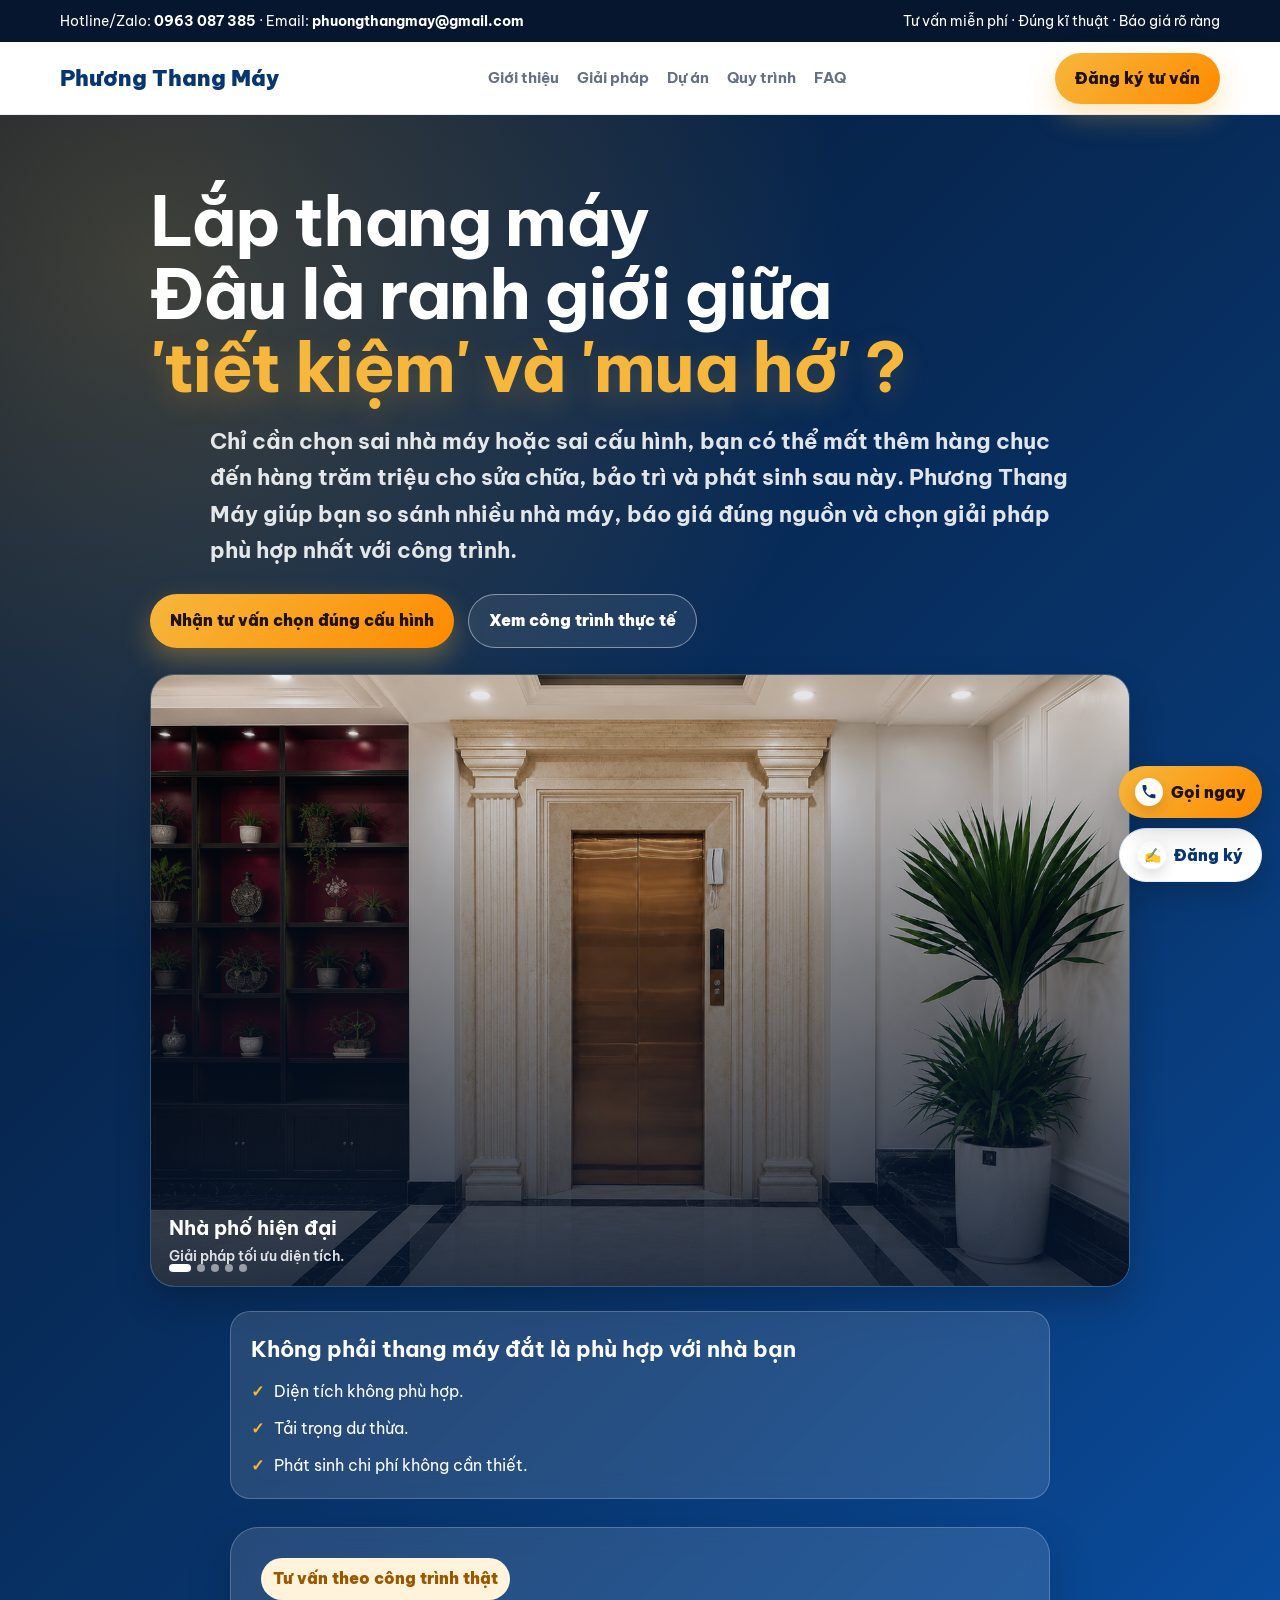
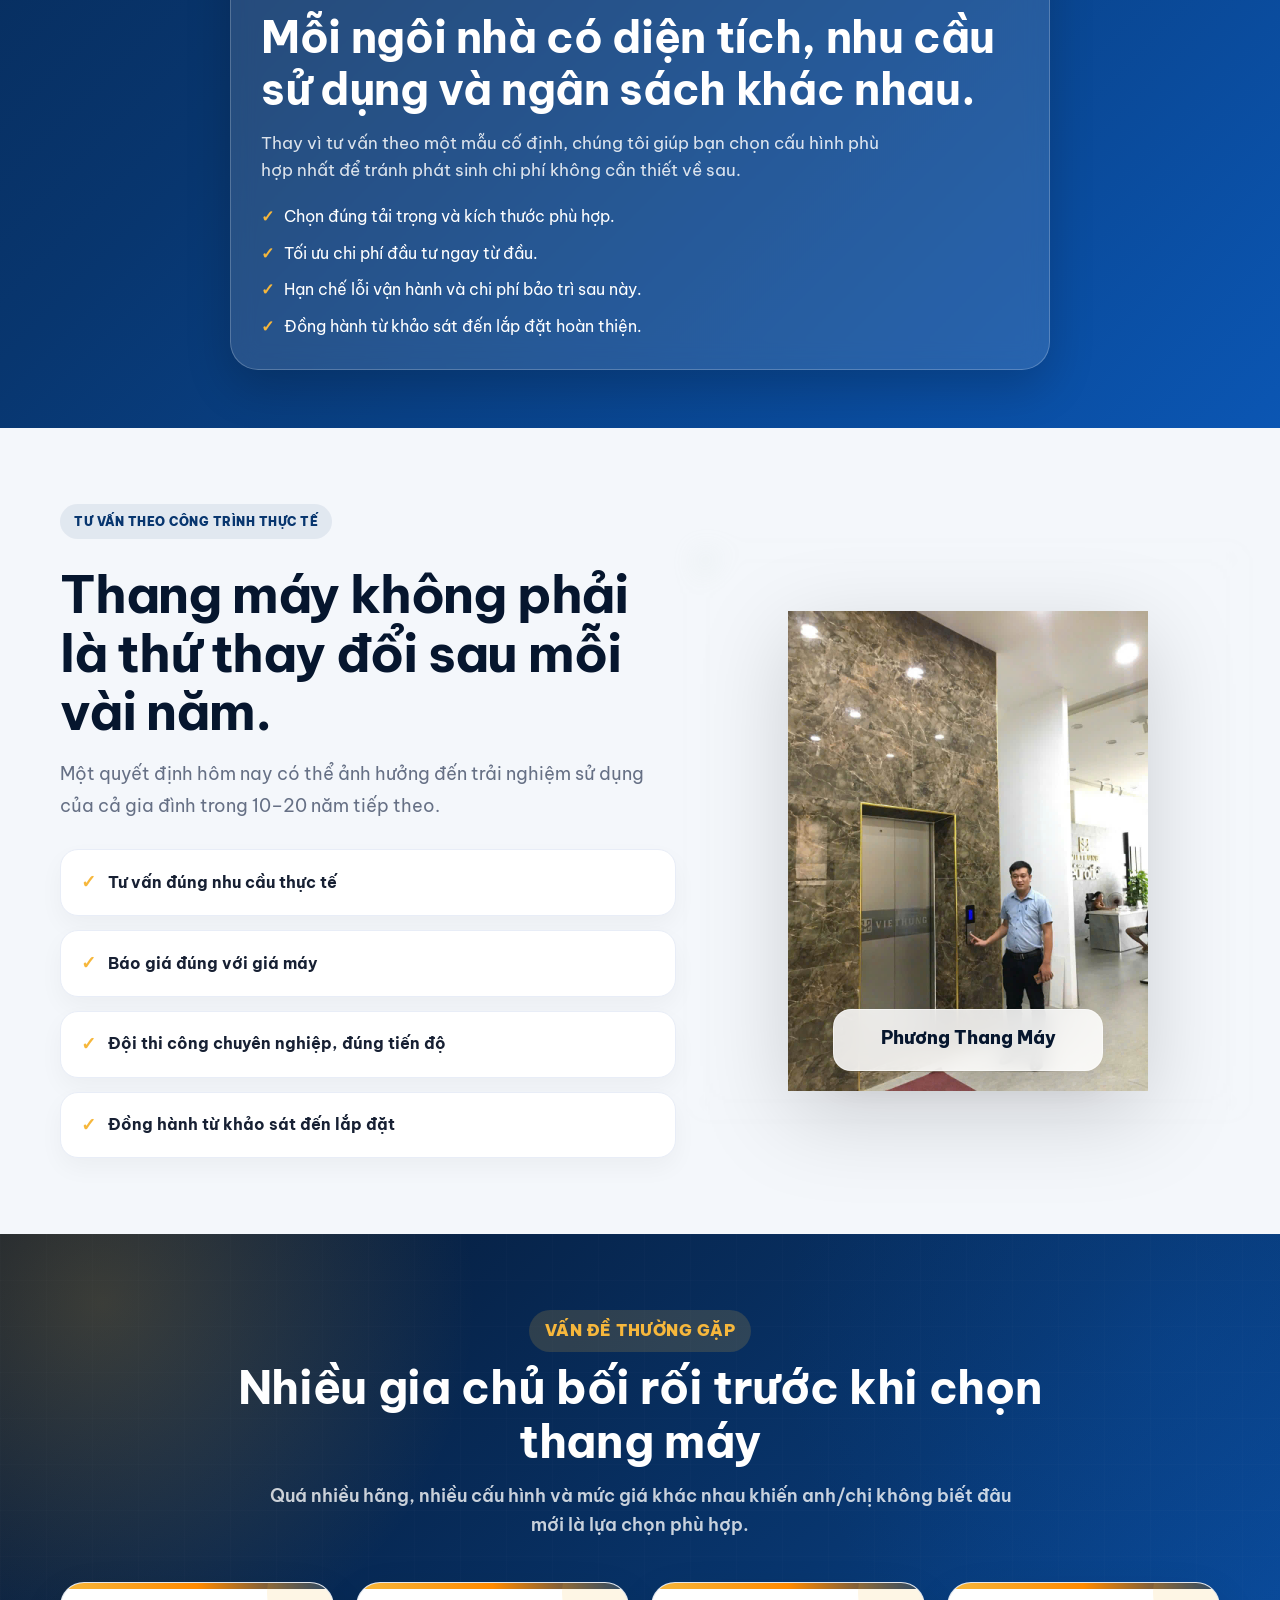
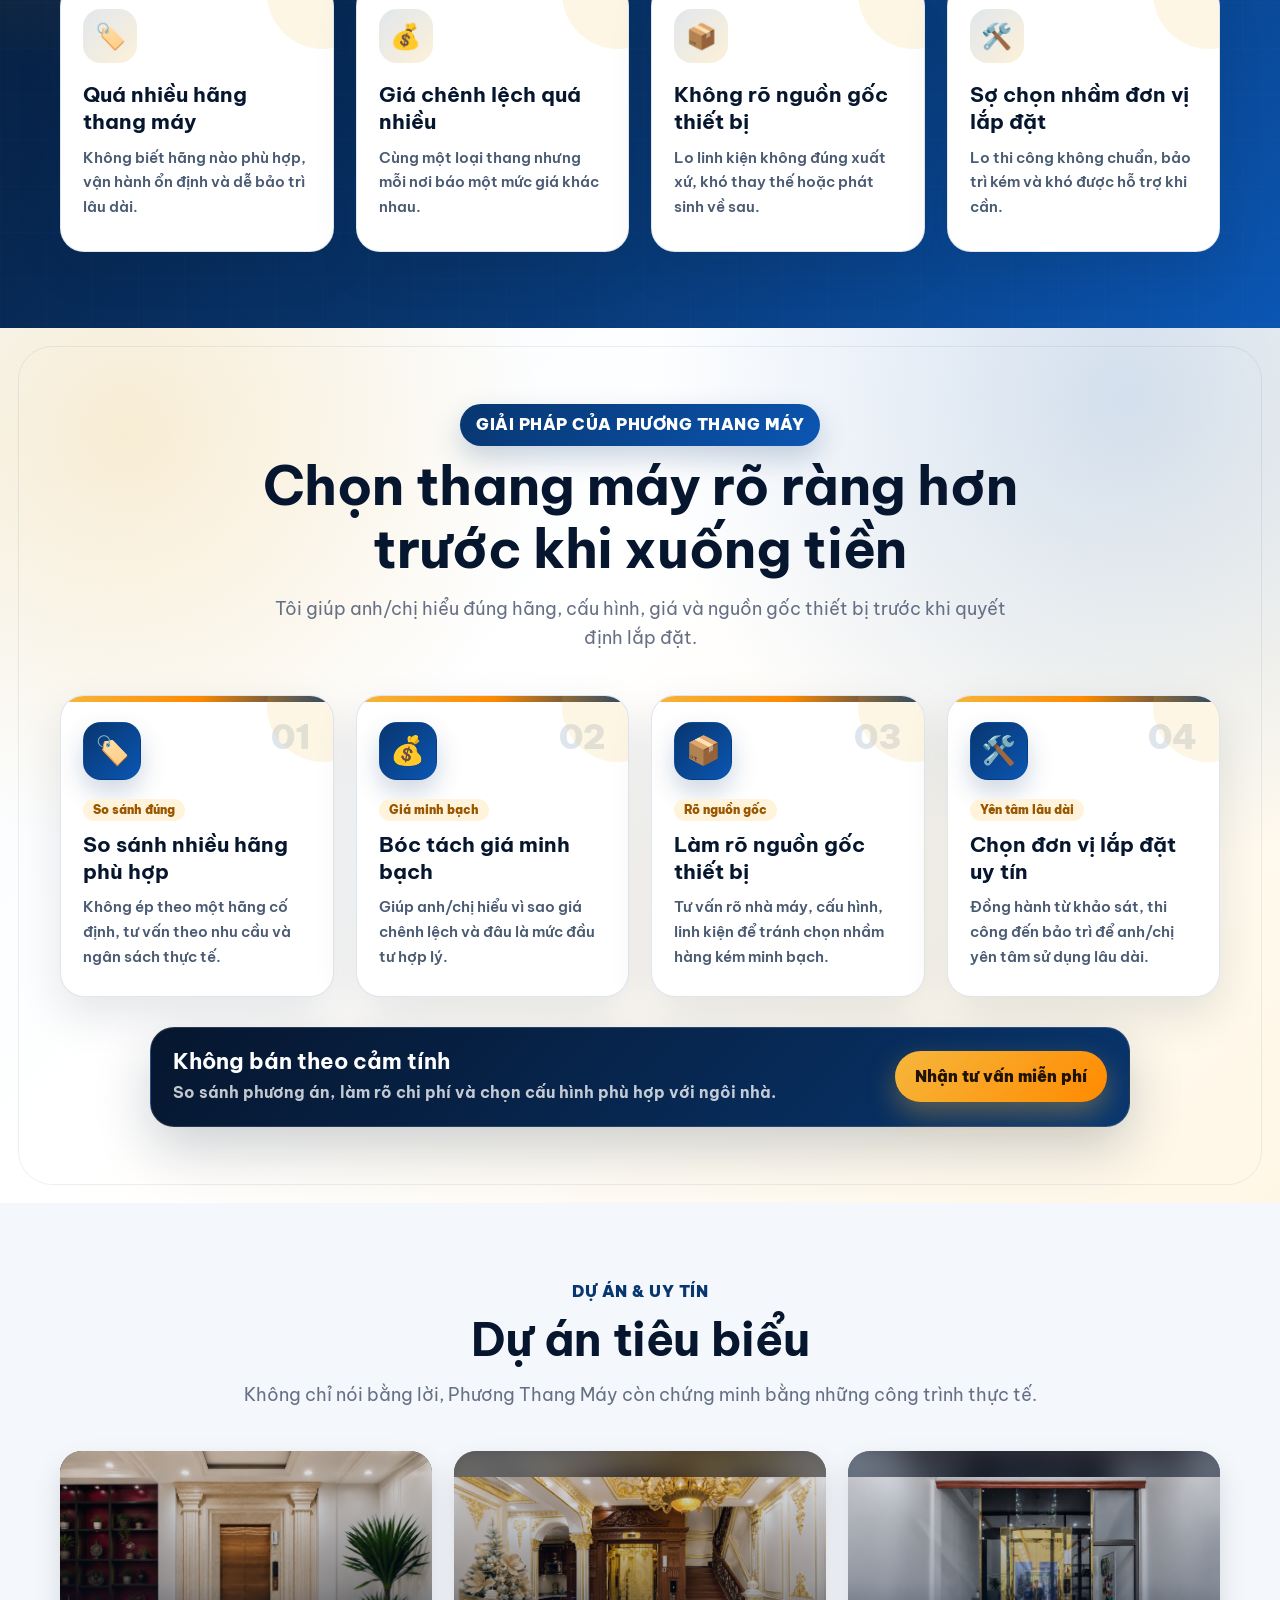
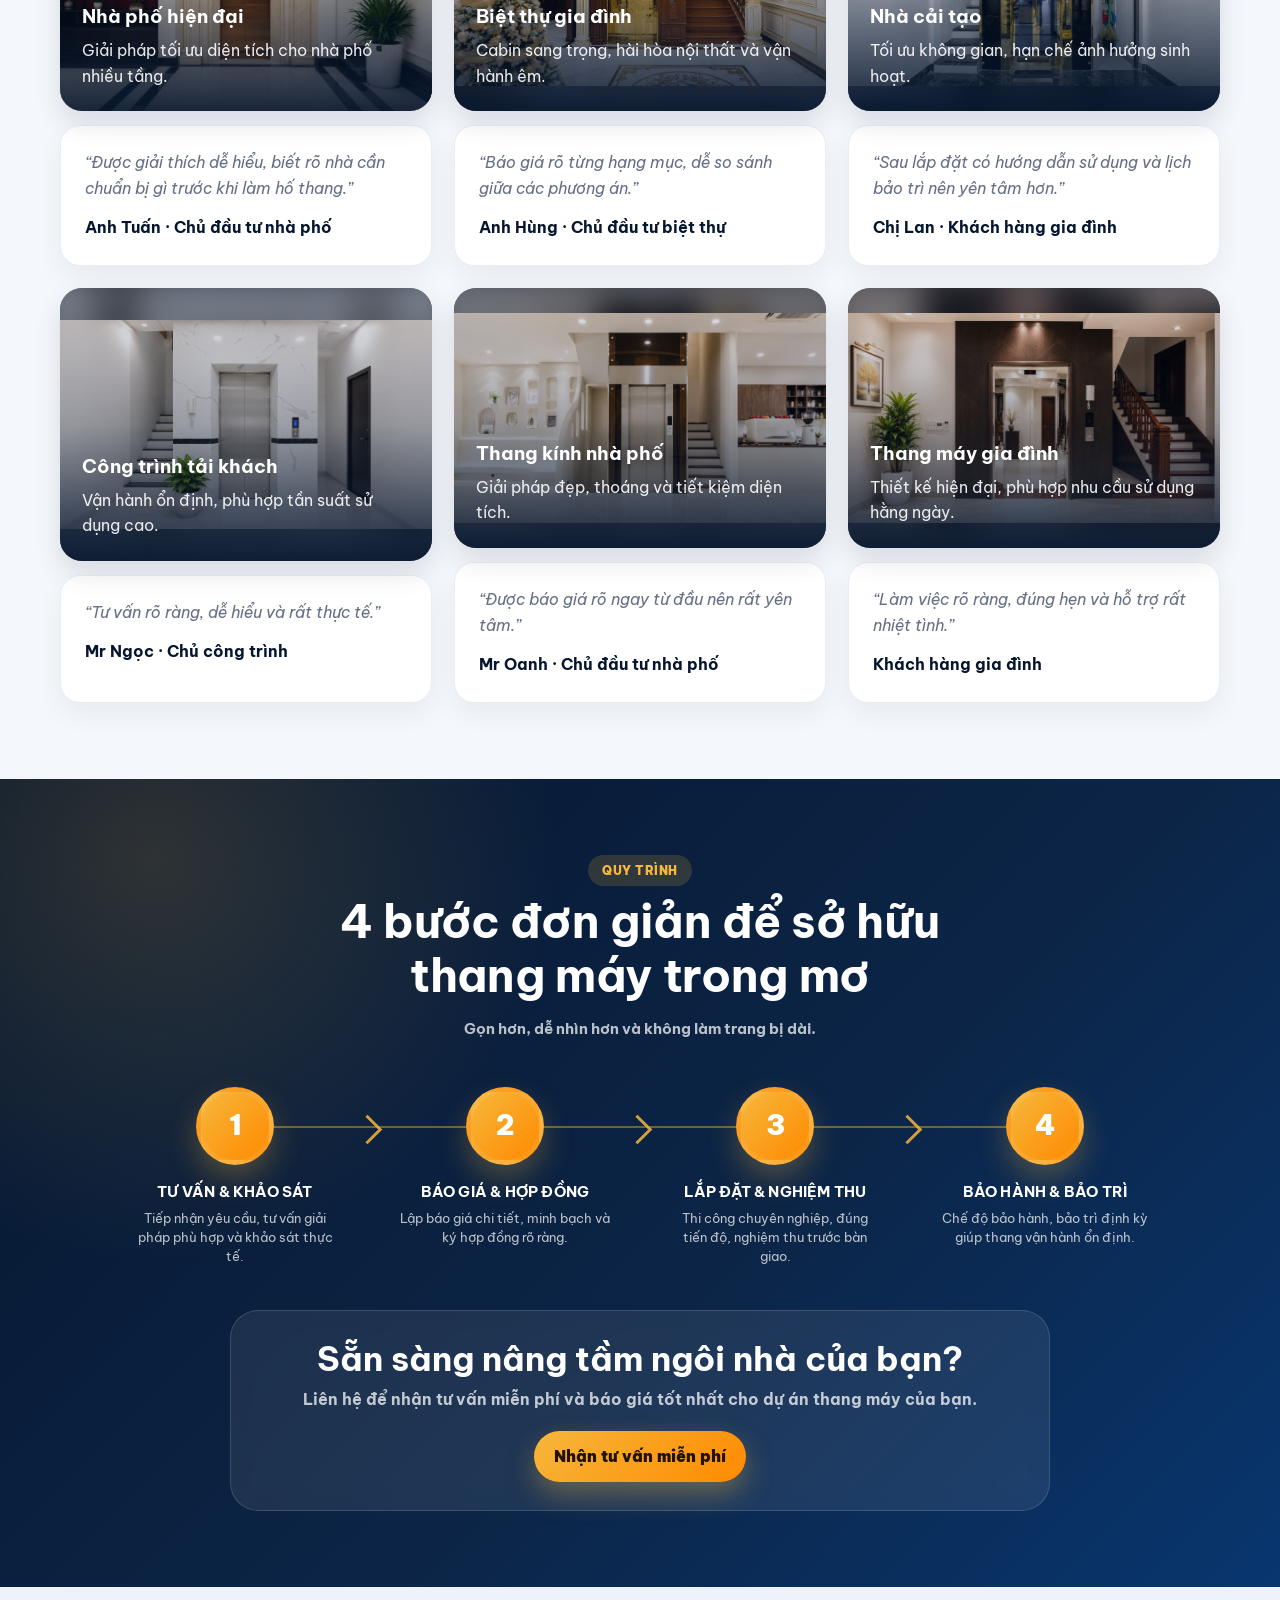
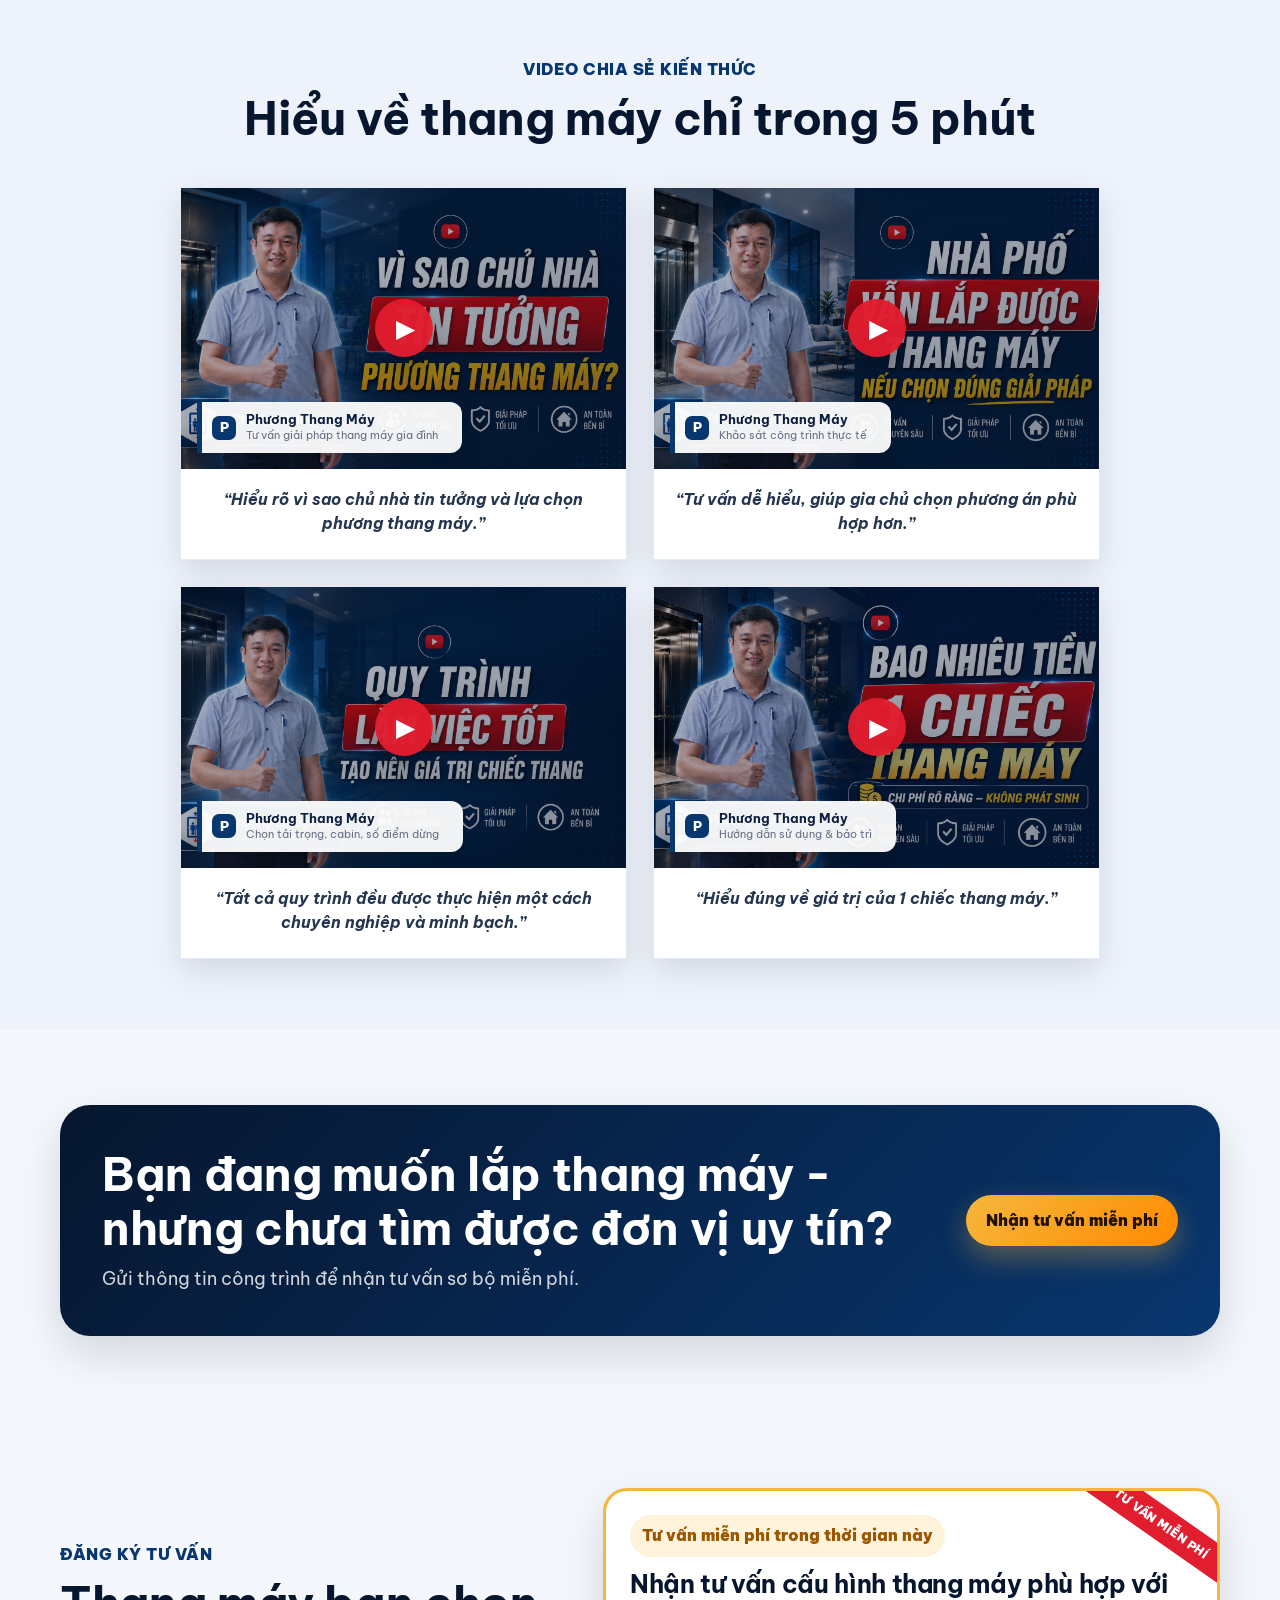
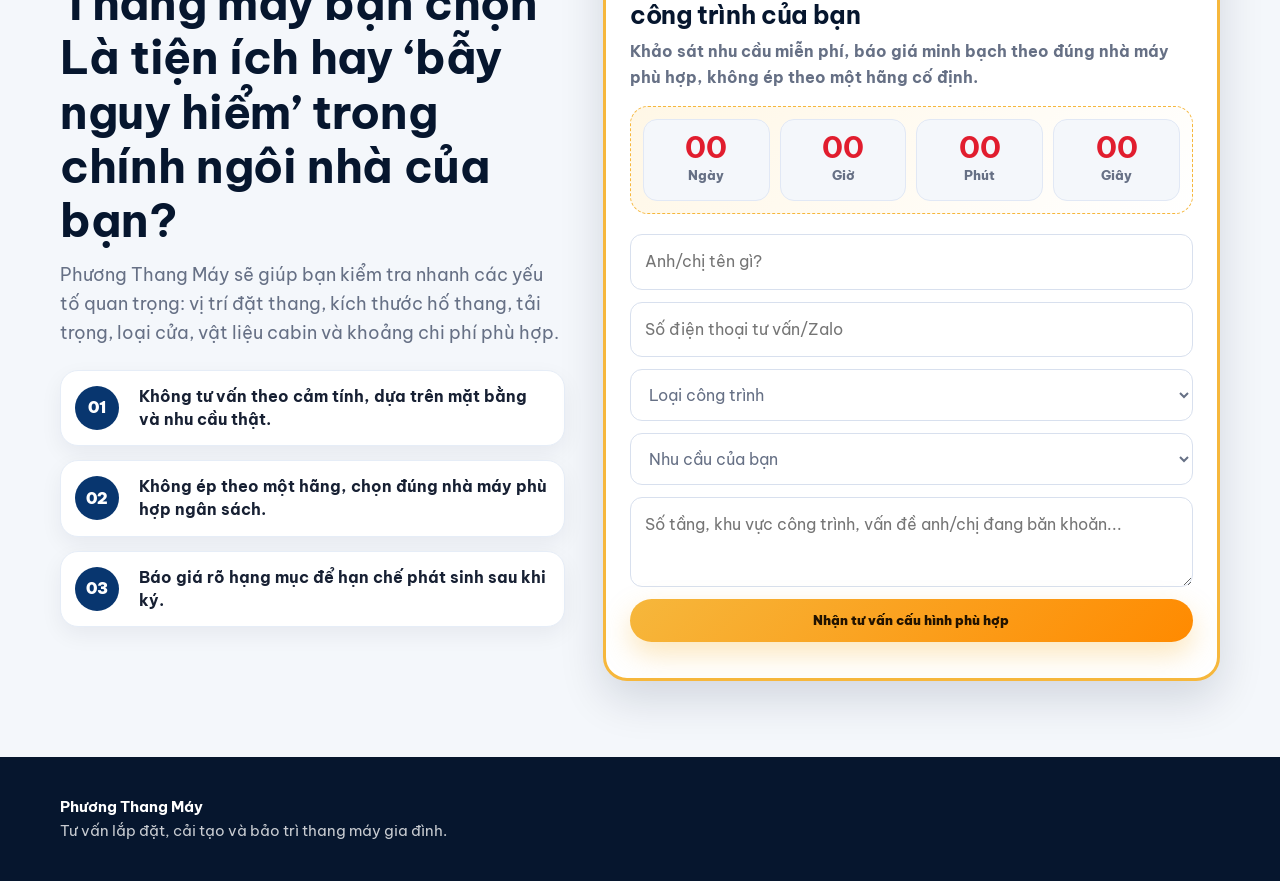
==== commit a964c60a: "update" ====
--- a/index.html
+++ b/index.html
@@ -11,4219 +11,8 @@
       href="https://fonts.googleapis.com/css2?family=Be+Vietnam+Pro:wght@400;500;600;700;800;900&display=swap"
       rel="stylesheet"
     />
-
-  <style>
-    /* =========================
-   TRUST SECTION
-========================= */
-
-.trust-section{
-  overflow:hidden;
-}
-
-.trust-wrap{
-  display:grid;
-  grid-template-columns: 1.1fr .9fr;
-  gap:40px;
-  align-items:center;
-}
-
-/* LEFT */
-
-.trust-tag{
-  display:inline-flex;
-  align-items:center;
-
-  padding:8px 14px;
-
-  border-radius:999px;
-
-  background:
-  rgba(8,54,111,.08);
-
-  color:#08366f;
-
-  font-size:12px;
-  font-weight:800;
-  letter-spacing:.4px;
-}
-
-.trust-title{
-  margin:18px 0 18px;
-
-  font-size:52px;
-  line-height:1.12;
-  letter-spacing:-1.2px;
-
-  color:#06162e;
-
-  max-width:760px;
-}
-
-.trust-desc{
-  max-width:620px;
-
-  font-size:18px;
-  line-height:1.75;
-
-  color:#667085;
-
-  margin-bottom:28px;
-}
-
-.trust-list{
-  display:grid;
-  gap:14px;
-}
-
-.trust-item{
-  display:flex;
-  align-items:center;
-  gap:12px;
-
-  padding:18px 20px;
-
-  background:#fff;
-
-  border:
-  1px solid #e8edf7;
-
-  border-radius:18px;
-
-  font-size:16px;
-  font-weight:700;
-  color:#172033;
-
-  box-shadow:
-  0 10px 24px rgba(0,0,0,.04);
-
-  transition:.25s ease;
-}
-
-.trust-item:hover{
-  transform:translateY(-2px);
-
-  box-shadow:
-  0 14px 28px rgba(0,0,0,.06);
-}
-
-.trust-item span{
-  color:#f6b73c;
-  font-size:18px;
-  font-weight:900;
-}
-
-/* RIGHT */
-
-.trust-image{
-  position:relative;
-
-  min-height:520px;
-
-  display:flex;
-  justify-content:center;
-  align-items:flex-end;
-}
-
-/* blur background */
-
-.trust-bg{
-  position:absolute;
-  inset:0;
-
-  width:100%;
-  height:100%;
-
-  object-fit:contain;
-
-  filter:blur(12px);
-
-  transform:scale(1.08);
-
-  opacity:.22;
-}
-
-/* main image */
-
-.main-person{
-  position:relative;
-  z-index:2;
-
-  width:100%;
-  max-width:360px;
-
-  object-fit:contain;
-
-  filter:
-  drop-shadow(
-    0 24px 44px rgba(0,0,0,.16)
-  );
-}
-
-/* badge */
-
-.mini-badge{
-  position:absolute;
-  z-index:3;
-
-  bottom:20px;
-  left:50%;
-
-  transform:
-  translateX(-50%);
-
-  width:270px;
-
-  padding:14px 16px;
-
-  border-radius:18px;
-
-  text-align:center;
-
-  background:
-  rgba(255,255,255,.86);
-
-  backdrop-filter:blur(10px);
-
-  border:
-  1px solid rgba(255,255,255,.45);
-
-  box-shadow:
-  0 12px 30px rgba(0,0,0,.10);
-}
-
-.mini-badge strong{
-  display:block;
-
-  color:#06162e;
-
-  font-size:18px;
-  font-weight:800;
-
-  margin-bottom:4px;
-}
-
-.mini-badge span{
-  color:#667085;
-
-  font-size:14px;
-  line-height:1.5;
-}
-
-/* =========================
-   TABLET
-========================= */
-
-@media(max-width:991px){
-
-  .trust-wrap{
-    grid-template-columns:1fr;
-    gap:34px;
-  }
-
-  .trust-content{
-    text-align:center;
-  }
-
-  .trust-tag{
-    margin:auto;
-  }
-
-  .trust-title{
-    max-width:100%;
-    font-size:40px;
-  }
-
-  .trust-desc{
-    margin-left:auto;
-    margin-right:auto;
-  }
-
-  .trust-list{
-    max-width:620px;
-    margin:auto;
-  }
-
-  .trust-image{
-    min-height:auto;
-  }
-
-}
-
-/* =========================
-   MOBILE
-========================= */
-
-@media(max-width:600px){
-
-  .trust-section{
-    padding:52px 0;
-  }
-
-  .trust-wrap{
-    gap:26px;
-  }
-
-  .trust-title{
-    font-size:32px;
-    line-height:1.18;
-    letter-spacing:-.5px;
-
-    margin:14px 0;
-  }
-
-  .trust-desc{
-    font-size:15px;
-    line-height:1.65;
-
-    margin-bottom:20px;
-  }
-
-  .trust-list{
-    gap:10px;
-  }
-
-  .trust-item{
-    padding:14px 14px;
-
-    border-radius:15px;
-
-    font-size:14px;
-    line-height:1.45;
-
-    text-align:left;
-  }
-
-  .trust-image{
-    min-height:420px;
-  }
-
-  .main-person{
-    max-width:260px;
-  }
-
-  .mini-badge{
-    width:230px;
-
-    padding:12px 14px;
-
-    bottom:10px;
-  }
-
-  .mini-badge strong{
-    font-size:16px;
-  }
-
-  .mini-badge span{
-    font-size:12px;
-  }
-
-}
-      .hero-slider-track {
-  cursor: grab;
-  user-select: none;
-}
-
-.hero-slider-track img {
-  pointer-events: none;
-}
-      /* VALIDATE FORM */
-.form input.input-error,
-.form select.input-error,
-.form textarea.input-error {
-  border-color: #d92d20;
-  box-shadow: 0 0 0 3px rgba(217, 45, 32, 0.12);
-  background: #fffafa;
-}
-
-.field-error {
-  margin: -6px 0 2px;
-  color: #d92d20;
-  font-size: 13px;
-  font-weight: 700;
-  line-height: 1.35;
-}
-      :root {
-        --primary: #08366f;
-        --primary-2: #0b56b3;
-        --secondary: #f6b73c;
-        --red: #e11d2e;
-        --dark: #06162e;
-        --light: #f4f7fb;
-        --text: #172033;
-        --muted: #667085;
-        --white: #ffffff;
-        --radius: 20px;
-        --shadow: 0 18px 45px rgba(7, 24, 47, 0.14);
-      }
-
-      * {
-        box-sizing: border-box;
-      }
-      html {
-        scroll-behavior: smooth;
-      }
-
-      body {
-        margin: 0;
-        font-family:
-          "Be Vietnam Pro", "Inter", "Segoe UI", Arial, Helvetica, sans-serif;
-        color: var(--text);
-        background: var(--white);
-        line-height: 1.6;
-        overflow-x: hidden;
-        text-rendering: optimizeLegibility;
-        -webkit-font-smoothing: antialiased;
-        -moz-osx-font-smoothing: grayscale;
-      }
-
-      a {
-        text-decoration: none;
-        color: inherit;
-      }
-      img {
-        max-width: 100%;
-        display: block;
-      }
-
-      .container {
-        width: min(1160px, calc(100% - 32px));
-        margin: 0 auto;
-      }
-
-      .topbar {
-        background: var(--dark);
-        color: var(--white);
-        padding: 10px 0;
-        font-size: 14px;
-      }
-
-      .topbar .container {
-        display: flex;
-        justify-content: space-between;
-        align-items: center;
-        gap: 14px;
-        flex-wrap: wrap;
-      }
-
-      .nav {
-        position: sticky;
-        top: 0;
-        z-index: 99;
-        background: rgba(255, 255, 255, 0.95);
-        backdrop-filter: blur(10px);
-        border-bottom: 1px solid #e8edf7;
-      }
-
-      .nav-inner {
-        height: 72px;
-        display: flex;
-        align-items: center;
-        justify-content: space-between;
-        gap: 20px;
-      }
-
-      .logo {
-        display: flex;
-        align-items: center;
-        gap: 10px;
-        color: var(--primary);
-        font-weight: 900;
-        font-size: 22px;
-        white-space: nowrap;
-      }
-
-      .logo-mark {
-        width: 42px;
-        height: 42px;
-        border-radius: 12px;
-        background: linear-gradient(135deg, var(--primary), var(--primary-2));
-        color: var(--white);
-        display: grid;
-        place-items: center;
-        font-weight: 900;
-      }
-
-      .menu {
-        display: flex;
-        gap: 18px;
-        color: var(--muted);
-        font-size: 15px;
-        font-weight: 700;
-      }
-
-      .btn {
-        display: inline-flex;
-        align-items: center;
-        justify-content: center;
-        gap: 8px;
-        border: none;
-        border-radius: 999px;
-        padding: 13px 20px;
-        font-weight: 900;
-        cursor: pointer;
-        transition: 0.2s ease;
-        font-family: inherit;
-      }
-
-      .btn-primary {
-        background: linear-gradient(135deg, var(--secondary), #ff8a00);
-        color: #221300;
-        box-shadow: 0 12px 28px rgba(246, 183, 60, 0.34);
-      }
-
-      .btn-primary:hover {
-        transform: translateY(-2px);
-      }
-
-      .btn-outline {
-        border: 1px solid rgba(255, 255, 255, 0.45);
-        color: var(--white);
-        background: rgba(255, 255, 255, 0.08);
-      }
-
-      .hero {
-        color: var(--white);
-        padding: 70px 0 58px;
-        overflow: hidden;
-        background:
-          radial-gradient(
-            circle at 12% 8%,
-            rgba(246, 183, 60, 0.24),
-            transparent 33%
-          ),
-          linear-gradient(135deg, #06162e 0%, #08366f 58%, #0b56b3 100%);
-      }
-
-      .hero-grid {
-        display: flex;
-        flex-direction: column;
-        gap: 28px;
-        align-items: stretch;
-        text-align: left;
-        max-width: 980px;
-        margin: 0 auto;
-      }
-
-      .hero-main {
-        width: 100%;
-      }
-
-      .hero p {
-        margin-left: auto;
-        margin-right: auto;
-      }
-
-      .hero-actions {
-        justify-content: flex-start;
-      }
-
-      .hero-card,
-      .hero-proof-card,
-      .portrait-card {
-        max-width: 820px;
-        width: 100%;
-        margin-left: auto;
-        margin-right: auto;
-        text-align: left;
-      }
-
-      .hero-proof-card {
-        text-align: left;
-      }
-
-
-      h1 {
-        margin: 0 0 20px;
-        font-size: clamp(38px, 5vw, 64px);
-        line-height: 1.12;
-        letter-spacing: -0.6px;
-      }
-
-      .hero-title {
-        max-width: 980px;
-        margin: 0 auto 20px;
-        text-align: left;
-        font-size: clamp(42px, 5.4vw, 70px);
-        line-height: 1.05;
-        letter-spacing: -1.4px;
-      }
-
-      .hero-title span {
-        display: block;
-      }
-
-      .hero-title .hero-highlight {
-        color: var(--secondary);
-        text-shadow: 0 10px 28px rgba(246, 183, 60, 0.22);
-      }
-
-      .hero-lead {
-        max-width: 860px !important;
-        margin: 0 auto 26px !important;
-        text-align: left;
-        color: rgba(255, 255, 255, 0.88) !important;
-        font-size: clamp(17px, 2vw, 22px) !important;
-        line-height: 1.65;
-        font-weight: 700;
-      }
-
-      .hero p {
-        color: rgba(255, 255, 255, 0.86);
-        font-size: 19px;
-        margin: 0 0 24px;
-        max-width: 650px;
-      }
-
-      .hero-actions {
-        display: flex;
-        gap: 14px;
-        flex-wrap: wrap;
-        margin-bottom: 24px;
-      }
-
-      .hero-card,
-      .portrait-card {
-        background: rgba(255, 255, 255, 0.12);
-        border: 1px solid rgba(255, 255, 255, 0.22);
-        border-radius: var(--radius);
-        padding: 20px;
-        backdrop-filter: blur(12px);
-      }
-
-      .hero-card h3 {
-        margin: 0 0 12px;
-        font-size: 22px;
-      }
-
-      .check-list {
-        list-style: none;
-        margin: 0;
-        padding: 0;
-        display: grid;
-        gap: 11px;
-      }
-
-      .check-list li {
-        display: flex;
-        align-items: flex-start;
-        gap: 10px;
-      }
-
-      .check-list span {
-        color: var(--secondary);
-        font-weight: 900;
-      }
-
-      .portrait-card {
-        margin-top: 16px;
-        display: grid;
-        grid-template-columns: 96px 1fr;
-        gap: 16px;
-        align-items: center;
-      }
-
-      .portrait-photo {
-        width: 96px;
-        height: 96px;
-        border-radius: 24px;
-        background: linear-gradient(135deg, var(--secondary), #ff8a00);
-        color: var(--dark);
-        display: grid;
-        place-items: center;
-        border: 3px solid rgba(255, 255, 255, 0.7);
-        font-size: 34px;
-        font-weight: 900;
-        overflow: hidden;
-      }
-
-      .portrait-photo img {
-        width: 100%;
-        height: 100%;
-        object-fit: cover;
-      }
-
-      .portrait-card h3 {
-        color: var(--white);
-        margin: 0 0 4px;
-        font-size: 20px;
-      }
-
-      .portrait-card p {
-        color: rgba(255, 255, 255, 0.84);
-        margin: 0;
-        font-size: 15px;
-      }
-
-      .countdown-wrap {
-        position: relative;
-        overflow: hidden;
-        color: var(--dark);
-        background: var(--white);
-        border-radius: 24px;
-        padding: 24px;
-        box-shadow: var(--shadow);
-        border: 3px solid var(--secondary);
-      }
-
-      .countdown-wrap::before {
-        content: "TƯ VẤN MIỄN PHÍ";
-        position: absolute;
-        top: 16px;
-        right: -44px;
-        transform: rotate(35deg);
-        background: var(--red);
-        color: var(--white);
-        font-size: 12px;
-        font-weight: 900;
-        padding: 7px 44px;
-        letter-spacing: 0.4px;
-      }
-
-      .offer {
-        display: inline-block;
-        background: #fff4db;
-        color: #9a5700;
-        padding: 8px 12px;
-        border-radius: 999px;
-        font-weight: 900;
-        margin-bottom: 12px;
-      }
-
-      .countdown-title {
-        margin: 0 0 8px;
-        color: var(--dark);
-        font-size: 25px;
-        line-height: 1.25;
-      }
-
-      .countdown-wrap .sub {
-        color: var(--muted);
-        font-weight: 700;
-        margin: 0 0 12px;
-      }
-
-      .countdown {
-        display: grid;
-        grid-template-columns: repeat(4, 1fr);
-        gap: 10px;
-        margin: 16px 0 20px;
-        padding: 12px;
-        border-radius: 18px;
-        background: linear-gradient(135deg, #fff7e6, #fff);
-        border: 1px dashed var(--secondary);
-      }
-
-      .timebox {
-        text-align: center;
-        padding: 12px 8px;
-        background: var(--light);
-        border: 1px solid #e1e8f5;
-        border-radius: 14px;
-      }
-
-      .timebox strong {
-        display: block;
-        color: var(--red);
-        font-size: 30px;
-        line-height: 1;
-      }
-
-      .timebox small {
-        color: var(--muted);
-        font-weight: 800;
-      }
-
-      .form {
-        display: grid;
-        gap: 12px;
-      }
-
-      .form input,
-      .form select,
-      .form textarea {
-        width: 100%;
-        border: 1px solid #d8e0ee;
-        border-radius: 12px;
-        padding: 14px;
-        font: inherit;
-        outline: none;
-      }
-
-      .form textarea {
-        min-height: 90px;
-        resize: vertical;
-      }
-
-      .section {
-        padding: 76px 0;
-      }
-      .section-light {
-        background: var(--light);
-      }
-
-      .section-title {
-        max-width: 820px;
-        margin: 0 auto 42px;
-        text-align: center;
-      }
-
-      .tag {
-        color: var(--primary);
-        font-weight: 900;
-        text-transform: uppercase;
-        letter-spacing: 0.5px;
-        margin-bottom: 8px;
-      }
-
-      h2 {
-        color: var(--dark);
-        margin: 0 0 14px;
-        font-size: clamp(30px, 4vw, 46px);
-        line-height: 1.18;
-        letter-spacing: -0.35px;
-      }
-
-      .section-title p {
-        color: var(--muted);
-        font-size: 18px;
-        margin: 0;
-      }
-
-      .grid-3 {
-        display: grid;
-        grid-template-columns: repeat(3, 1fr);
-        gap: 22px;
-      }
-
-      .card {
-        background: var(--white);
-        border: 1px solid #edf1f8;
-        border-radius: var(--radius);
-        padding: 26px;
-        box-shadow: 0 10px 28px rgba(7, 24, 47, 0.08);
-      }
-
-      .card .icon {
-        width: 52px;
-        height: 52px;
-        border-radius: 16px;
-        background: #eaf2ff;
-        display: grid;
-        place-items: center;
-        color: var(--primary);
-        font-size: 25px;
-        margin-bottom: 16px;
-        font-weight: 900;
-      }
-
-      .card h3 {
-        margin: 0 0 10px;
-        color: var(--dark);
-        font-size: 22px;
-      }
-
-      .card p {
-        color: var(--muted);
-        margin: 0;
-      }
-
-      .split {
-        display: grid;
-        grid-template-columns: 0.95fr 1.05fr;
-        gap: 42px;
-        align-items: center;
-      }
-
-      .image-box {
-        min-height: 430px;
-        border-radius: 28px;
-        background: url("./imgaes/thangmay.png") center/cover;
-        box-shadow: var(--shadow);
-        position: relative;
-        overflow: hidden;
-      }
-
-      .badge-card {
-        position: absolute;
-        left: 22px;
-        right: 22px;
-        bottom: 22px;
-        background: rgba(255, 255, 255, 0.94);
-        border-radius: 20px;
-        padding: 18px;
-        color: var(--dark);
-        box-shadow: 0 12px 30px rgba(0, 0, 0, 0.16);
-      }
-
-      .badge-card strong {
-        display: block;
-        color: var(--primary);
-        font-size: 22px;
-        margin-bottom: 4px;
-      }
-
-      .about-box {
-        background: var(--white);
-        border: 1px solid #e8edf7;
-        border-radius: 28px;
-        padding: 34px;
-        box-shadow: var(--shadow);
-      }
-
-      .about-box p {
-        color: var(--muted);
-      }
-
-      .about-stats {
-        display: grid;
-        grid-template-columns: repeat(3, 1fr);
-        gap: 14px;
-        margin-top: 22px;
-      }
-
-      .stat {
-        text-align: center;
-        padding: 16px;
-        border-radius: 18px;
-        background: var(--light);
-        border: 1px solid #e1e8f5;
-      }
-
-      .stat strong {
-        display: block;
-        color: var(--primary);
-        font-size: 26px;
-        line-height: 1.1;
-      }
-
-      .stat span {
-        color: var(--muted);
-        font-size: 14px;
-        font-weight: 800;
-      }
-
-      /* VIDEO MOBILE-FIRST KIỂU LANDING PAGE MẪU */
-      .video-section {
-        background: #eef3fb;
-        padding: 70px 0;
-      }
-
-      .video-list {
-        display: grid;
-        grid-template-columns: 1fr;
-        gap: 26px;
-        max-width: 440px;
-        margin: 0 auto;
-      }
-
-      .video-card {
-        display: block;
-        background: #fff;
-        overflow: hidden;
-        box-shadow: 0 12px 30px rgba(7, 24, 47, 0.12);
-        border: 1px solid #e5ebf5;
-      }
-
-      .video-thumb {
-        position: relative;
-        aspect-ratio: 16 / 10.1;
-        overflow: hidden;
-        background:
-          linear-gradient(135deg, rgba(6, 22, 46, 0.28), rgba(6, 22, 46, 0.5)),
-          url("./imgaes/youtobe3.png") center/cover;
-      }
-
-      @media (max-width:600px){
-
-  .video-thumb{
-    aspect-ratio:16/9 !important;
-    background-size: contain !important;
-  }
-
-}
-      .video-card:nth-child(2) .video-thumb {
-        background:
-          linear-gradient(135deg, rgba(6, 22, 46, 0.28), rgba(6, 22, 46, 0.5)),
-          url("./imgaes/youtobe1.png") center/cover;
-      }
-
-      .video-card:nth-child(3) .video-thumb {
-        background:
-          linear-gradient(135deg, rgba(6, 22, 46, 0.28), rgba(6, 22, 46, 0.5)),
-          url("./imgaes/youtobe2.png") center/cover;
-      }
-
-      .video-card:nth-child(4) .video-thumb {
-        background:
-          linear-gradient(135deg, rgba(6, 22, 46, 0.28), rgba(6, 22, 46, 0.5)),
-          url("./imgaes/youtobe4.png") center/cover;
-      }
-
-      .speaker-cutout {
-        position: absolute;
-        left: 18px;
-        bottom: 0;
-        width: 36%;
-        max-width: 150px;
-        height: 82%;
-        border-radius: 80px 80px 0 0;
-        background:
-          radial-gradient(circle at 50% 22%, #f1c7a6 0 16%, transparent 17%),
-          linear-gradient(180deg, #10213f 0%, #050b17 100%);
-        border: 3px solid rgba(255, 255, 255, 0.15);
-        box-shadow: 0 16px 28px rgba(0, 0, 0, 0.22);
-      }
-
-      .speaker-cutout::after {
-        content: "";
-        position: absolute;
-        left: 50%;
-        top: 20%;
-        transform: translateX(-50%);
-        width: 34%;
-        height: 22%;
-        border-radius: 50% 50% 42% 42%;
-        background: #f5d0b4;
-      }
-
-      .video-logo {
-        position: absolute;
-        top: 16px;
-        left: 50%;
-        transform: translateX(-50%);
-        display: flex;
-        align-items: center;
-        gap: 6px;
-        color: #fff;
-        font-size: 11px;
-        font-weight: 900;
-        opacity: 0.94;
-      }
-
-      .video-logo span {
-        width: 28px;
-        height: 28px;
-        border-radius: 9px;
-        background: #fff;
-        color: var(--primary);
-        display: grid;
-        place-items: center;
-        font-weight: 900;
-      }
-
-      .video-headline {
-        position: absolute;
-        top: 62px;
-        right: 18px;
-        left: 43%;
-        color: #fff;
-        text-transform: uppercase;
-        font-weight: 900;
-        font-size: clamp(12px, 3.6vw, 18px);
-        line-height: 1.2;
-        text-align: left;
-        text-shadow: 0 3px 10px rgba(0, 0, 0, 0.24);
-        overflow-wrap: break-word;
-        word-break: normal;
-      }
-
-      .video-headline .red-box {
-        display: inline-block;
-        background: var(--red);
-        padding: 2px 6px;
-        margin: 2px 0;
-        line-height: 1.2;
-        -webkit-box-decoration-break: clone;
-        box-decoration-break: clone;
-      }
-
-      .video-headline .gold {
-        color: var(--secondary);
-      }
-
-      .play-button {
-        position: absolute;
-        left: 50%;
-        top: 50%;
-        transform: translate(-50%, -50%);
-        width: 58px;
-        height: 58px;
-        border-radius: 50%;
-        background: rgba(225, 29, 46, 0.96);
-        color: #fff;
-        display: grid;
-        place-items: center;
-        font-size: 25px;
-        line-height: 1;
-        box-shadow: 0 12px 24px rgba(0, 0, 0, 0.28);
-        padding-left: 4px;
-      }
-
-      .person-box {
-        position: absolute;
-        left: 16px;
-        bottom: 16px;
-        min-width: 220px;
-        max-width: 72%;
-        background: rgba(255, 255, 255, 0.94);
-        color: #0c1f3f;
-        padding: 10px 13px 10px 44px;
-        border-left: 5px solid var(--primary);
-        box-shadow: 0 10px 22px rgba(0, 0, 0, 0.18);
-        border-radius: 0 12px 12px 0;
-        padding-right: 24px;
-      }
-
-      .person-box::before {
-        content: "P";
-        position: absolute;
-        left: 10px;
-        top: 50%;
-        transform: translateY(-50%);
-        width: 24px;
-        height: 24px;
-        border-radius: 7px;
-        background: var(--primary);
-        color: #fff;
-        display: grid;
-        place-items: center;
-        font-size: 13px;
-        font-weight: 900;
-      }
-
-      .person-box strong {
-        display: block;
-        font-size: 13px;
-        line-height: 1.15;
-      }
-
-      .person-box span {
-        display: block;
-        color: var(--muted);
-        font-size: 11px;
-        margin-top: 2px;
-        line-height: 1.25;
-      }
-
-      .video-quote {
-        padding: 18px 18px 24px;
-        text-align: center;
-        color: #24364f;
-        font-size: 16px;
-        line-height: 1.5;
-        font-weight: 700;
-        font-style: italic;
-        background: #fff;
-      }
-
-      .video-quote span {
-        color: var(--primary);
-      }
-
-      .video-note {
-        max-width: 760px;
-        margin: 28px auto 0;
-        text-align: center;
-        color: var(--muted);
-        font-weight: 700;
-      }
-
-      .steps {
-        counter-reset: step;
-        display: grid;
-        gap: 16px;
-      }
-
-      .step {
-        background: var(--white);
-        border: 1px solid #e6edf7;
-        border-radius: 18px;
-        padding: 20px;
-        display: grid;
-        grid-template-columns: 52px 1fr;
-        gap: 16px;
-        align-items: start;
-      }
-
-      .step::before {
-        counter-increment: step;
-        content: counter(step);
-        width: 52px;
-        height: 52px;
-        border-radius: 50%;
-        background: var(--primary);
-        color: var(--white);
-        display: grid;
-        place-items: center;
-        font-weight: 900;
-        font-size: 22px;
-      }
-
-      .step h3 {
-        margin: 0 0 6px;
-        color: var(--dark);
-      }
-      .step p {
-        margin: 0;
-        color: var(--muted);
-      }
-
-      .project-card {
-        min-height: 240px;
-        border-radius: 22px;
-        overflow: hidden;
-        position: relative;
-        color: var(--white);
-        display: flex;
-        align-items: flex-end;
-        padding: 22px;
-        background: linear-gradient(
-          135deg,
-          rgba(7, 24, 47, 0.92),
-          rgba(11, 61, 145, 0.78)
-        );
-        box-shadow: 0 12px 28px rgba(7, 24, 47, 0.12);
-      }
-
-      .project-card h3 {
-        margin: 0 0 6px;
-      }
-      .project-card p {
-        margin: 0;
-        color: rgba(255, 255, 255, 0.82);
-      }
-
-      .testimonial {
-        background: var(--white);
-        border-radius: var(--radius);
-        padding: 24px;
-        border: 1px solid #e8edf7;
-        box-shadow: 0 10px 28px rgba(7, 24, 47, 0.06);
-      }
-
-      .testimonial p {
-        color: var(--muted);
-        margin: 0 0 14px;
-        font-style: italic;
-      }
-
-      .testimonial strong {
-        color: var(--dark);
-      }
-
-      .cta-band {
-        display: grid;
-        grid-template-columns: 1fr auto;
-        align-items: center;
-        gap: 26px;
-        background: linear-gradient(135deg, var(--dark), var(--primary));
-        color: var(--white);
-        border-radius: 30px;
-        padding: 42px;
-        box-shadow: var(--shadow);
-      }
-
-      .cta-band h2 {
-        color: var(--white);
-        margin-bottom: 10px;
-      }
-      .cta-band p {
-        margin: 0;
-        color: rgba(255, 255, 255, 0.82);
-        font-size: 18px;
-      }
-
-      .faq {
-        max-width: 880px;
-        margin: 0 auto;
-        display: grid;
-        gap: 14px;
-      }
-
-      details {
-        background: var(--white);
-        border-radius: 16px;
-        padding: 18px 20px;
-        border: 1px solid #e6edf7;
-        box-shadow: 0 6px 18px rgba(7, 24, 47, 0.05);
-      }
-
-      summary {
-        font-weight: 900;
-        color: var(--dark);
-        cursor: pointer;
-      }
-
-      details p {
-        color: var(--muted);
-        margin-bottom: 0;
-      }
-
-      .footer {
-        background: var(--dark);
-        color: rgba(255, 255, 255, 0.78);
-        padding: 38px 0;
-        font-size: 15px;
-      }
-
-      .footer strong {
-        color: var(--white);
-      }
-
-      .floating-cta {
-        position: fixed;
-        right: 18px;
-        bottom: 18px;
-        z-index: 150;
-        display: flex;
-        flex-direction: column;
-        gap: 10px;
-      }
-
-      .floating-cta a {
-        padding: 12px 16px;
-        border-radius: 999px;
-        background: var(--secondary);
-        color: #1f1300;
-        font-weight: 900;
-        box-shadow: 0 12px 28px rgba(0, 0, 0, 0.18);
-        text-align: center;
-      }
-
-
-      .hero-slider {
-        position: relative;
-        margin: 26px 0 24px;
-        border-radius: 24px;
-        overflow: hidden;
-        box-shadow: 0 16px 34px rgba(0, 0, 0, 0.22);
-        border: 1px solid rgba(255, 255, 255, 0.18);
-      }
-
-      .hero-slider-track {
-        display: flex;
-        
-      }
-
-      .hero-slide {
-        position: relative;
-        flex: 0 0 100%;
-        min-width: 100%;
-        aspect-ratio: 16 / 10;
-        overflow: hidden;
-      }
-
-      .hero-slide img {
-        width: 100%;
-        height: 100%;
-        object-fit: cover;
-      }
-
-      .hero-slide::after {
-        content: "";
-        position: absolute;
-        inset: 0;
-        background: linear-gradient(to top, rgba(6, 22, 46, 0.86), rgba(6, 22, 46, 0.08));
-      }
-
-      .hero-slide-caption {
-        position: absolute;
-        left: 18px;
-        right: 18px;
-        bottom: 18px;
-        z-index: 2;
-      }
-
-      .hero-slide-caption strong {
-        display: block;
-        color: #fff;
-        font-size: 20px;
-        line-height: 1.15;
-        margin-bottom: 4px;
-      }
-
-      .hero-slide-caption span {
-        color: rgba(255, 255, 255, 0.86);
-        font-size: 14px;
-        font-weight: 600;
-      }
-
-      .hero-slider-dots {
-        position: absolute;
-        left: 18px;
-        bottom: 14px;
-        z-index: 3;
-        display: flex;
-        gap: 6px;
-      }
-
-      .hero-slider-dots span {
-        width: 8px;
-        height: 8px;
-        border-radius: 999px;
-        background: rgba(255, 255, 255, 0.52);
-      }
-
-      .hero-slider-dots span:first-child {
-        width: 22px;
-        background: #fff;
-      }
-
-      .project-stack-grid {
-        display: grid;
-        grid-template-columns: repeat(3, minmax(0, 1fr));
-        gap: 22px;
-      }
-
-      .project-stack {
-        display: grid;
-        gap: 14px;
-      }
-
-      @media (min-width: 768px) {
-        .video-list {
-          max-width: 920px;
-          grid-template-columns: repeat(2, 1fr);
-        }
-      }
-
-      @media (min-width: 901px) and (max-width: 1120px) {
-        .menu {
-          gap: 10px;
-          font-size: 13px;
-        }
-        .nav-inner .btn {
-          padding: 11px 14px;
-          font-size: 14px;
-        }
-        .hero-grid {
-          gap: 28px;
-        }
-        h1 {
-          font-size: 48px;
-        }
-      }
-
-      @media (max-width: 900px) {
-        .menu {
-          display: none;
-        }
-        .hero {
-          padding-top: 44px;
-        }
-        .hero-grid,
-        .split,
-        .cta-band {
-          grid-template-columns: 1fr;
-        }
-        .grid-3 {
-          grid-template-columns: 1fr;
-        }
-        .project-stack-grid {
-          grid-template-columns: repeat(2, minmax(0, 1fr));
-        }
-        .countdown {
-          grid-template-columns: repeat(2, 1fr);
-        }
-        .portrait-card {
-          grid-template-columns: 76px 1fr;
-        }
-        .portrait-photo {
-          width: 76px;
-          height: 76px;
-          border-radius: 18px;
-        }
-        .about-stats {
-          grid-template-columns: 1fr;
-        }
-        .cta-band {
-          padding: 28px;
-        }
-      }
-
-      @media (max-width: 480px) {
-        .container {
-          width: min(100% - 22px, 1160px);
-        }
-        .topbar {
-          text-align: center;
-          font-size: 13px;
-        }
-        .topbar .container {
-          justify-content: center;
-        }
-        .nav-inner {
-          height: 64px;
-          gap: 10px;
-        }
-        .logo {
-          font-size: 18px;
-          min-width: 0;
-        }
-        .logo span:last-child {
-          max-width: 150px;
-          white-space: normal;
-          line-height: 1.1;
-        }
-        .logo-mark {
-          width: 36px;
-          height: 36px;
-          flex: 0 0 auto;
-        }
-        .nav-inner .btn {
-          padding: 10px 12px;
-          font-size: 13px;
-          white-space: nowrap;
-        }
-        .hero {
-          padding: 36px 0 46px;
-        }
-        h1 {
-          font-size: clamp(31px, 10vw, 38px);
-        }
-        .hero p {
-          font-size: 17px;
-        }
-        .countdown-wrap {
-          padding: 18px;
-        }
-        .section {
-          padding: 54px 0;
-        }
-        .video-section {
-          padding: 50px 0;
-        }
-        .video-list {
-          gap: 22px;
-        }
-        .video-headline {
-          top: 56px;
-          right: 12px;
-          left: 41%;
-          font-size: 12.2px;
-          line-height: 1.18;
-        }
-        .person-box {
-          left: 12px;
-          bottom: 12px;
-          min-width: 190px;
-          max-width: 76%;
-          padding-left: 40px;
-        }
-        .person-box strong {
-          font-size: 12px;
-        }
-        .person-box span {
-          font-size: 10px;
-        }
-        .play-button {
-          width: 52px;
-          height: 52px;
-          font-size: 22px;
-        }
-        .speaker-cutout {
-          left: 12px;
-          width: 34%;
-        }
-        .video-quote {
-          font-size: 14px;
-          padding: 16px 14px 20px;
-        }
-        .floating-cta {
-          right: 12px;
-          bottom: 12px;
-        }
-        .hero-actions .btn {
-          width: 100%;
-        }
-        .form .btn {
-          width: 100%;
-        }
-      }
-
-      @media (max-width: 380px) {
-        .container {
-          width: min(100% - 18px, 1160px);
-        }
-        .logo span:last-child {
-          max-width: 118px;
-          font-size: 16px;
-        }
-        .nav-inner .btn {
-          padding: 9px 10px;
-          font-size: 12px;
-        }
-        .countdown-wrap {
-          padding: 16px;
-        }
-        .countdown-title {
-          font-size: 22px;
-        }
-        .timebox strong {
-          font-size: 26px;
-        }
-        .video-thumb {
-          aspect-ratio: 4 / 3;
-        }
-        .video-headline {
-          top: 52px;
-          right: 10px;
-          left: 39%;
-          font-size: 10.8px;
-          line-height: 1.16;
-        }
-        .speaker-cutout {
-          width: 33%;
-          left: 10px;
-        }
-        .person-box {
-          min-width: 160px;
-          max-width: 82%;
-          left: 10px;
-          padding: 8px 10px 8px 38px;
-        }
-        .person-box strong {
-          font-size: 11.5px;
-        }
-        .video-quote {
-          font-size: 13.5px;
-        }
-        .floating-cta a {
-          padding: 10px 13px;
-          font-size: 13px;
-        }
-      }
-      .portrait-main {
-        position: relative;
-        min-height: 430px;
-        border-radius: 28px;
-        overflow: hidden;
-        background: #dfe8f5;
-      }
-
-      .portrait-bg {
-        position: absolute;
-        inset: 0;
-        width: 100%;
-        height: 100%;
-        object-fit: cover;
-        object-position: center;
-        filter: blur(16px);
-        transform: scale(1.08);
-        opacity: 0.55;
-      }
-
-      .portrait-full {
-        position: absolute;
-        inset: 0;
-        width: 100%;
-        height: 100%;
-        object-fit: contain;
-        object-position: center;
-        z-index: 1;
-      }
-
-      .portrait-main .badge-card {
-        z-index: 2;
-      }
-      /* ảnh */
-      .project-card {
-        min-height: 260px;
-        border-radius: 22px;
-        overflow: hidden;
-        position: relative;
-        color: #fff;
-        display: flex;
-        align-items: flex-end;
-        padding: 0;
-        box-shadow: 0 12px 28px rgba(7, 24, 47, 0.12);
-        background: #06162e;
-      }
-
-      .project-bg {
-        position: absolute;
-        inset: 0;
-        width: 100%;
-        height: 100%;
-        object-fit: cover;
-        filter: blur(14px);
-        transform: scale(1.12);
-        opacity: 0.55;
-      }
-
-      .project-img {
-        position: absolute;
-        inset: 0;
-        width: 100%;
-        height: 100%;
-        object-fit: contain;
-        object-position: center;
-        z-index: 1;
-      }
-
-      .project-card::after {
-        content: "";
-        position: absolute;
-        inset: 0;
-        z-index: 2;
-        background: linear-gradient(
-          to top,
-          rgba(6, 22, 46, 0.92),
-          rgba(6, 22, 46, 0.35),
-          rgba(6, 22, 46, 0.1)
-        );
-      }
-
-      .project-content {
-        position: relative;
-        z-index: 3;
-        padding: 22px;
-      }
-
-      .project-card h3 {
-        margin: 0 0 6px;
-        color: #fff;
-      }
-
-      .project-card p {
-        margin: 0;
-        color: rgba(255, 255, 255, 0.9);
-      }
-
-      /* MOBILE STICKY COUNTDOWN BAR */
-      .mobile-offer-bar {
-        display: none;
-        background: #06162e;
-        color: #fff;
-        padding: 10px 12px 12px;
-        border-bottom: 1px solid rgba(255, 255, 255, 0.14);
-      }
-
-      .mobile-offer-title {
-        text-align: center;
-        font-size: 14px;
-        font-weight: 900;
-        letter-spacing: 0.3px;
-        margin-bottom: 8px;
-      }
-
-      .mobile-offer-row {
-        display: grid;
-        grid-template-columns: 1fr auto;
-        gap: 10px;
-        align-items: center;
-      }
-
-      .mobile-time-group {
-        display: grid;
-        grid-template-columns: repeat(4, 1fr);
-        gap: 6px;
-      }
-
-      .mobile-timebox {
-        background: #fff;
-        color: #08366f;
-        text-align: center;
-        border-radius: 2px;
-        padding: 6px 4px 5px;
-        min-width: 44px;
-        box-shadow: inset 0 -2px 0 rgba(8, 54, 111, 0.08);
-      }
-
-      .mobile-timebox strong {
-        display: block;
-        font-size: 22px;
-        line-height: 1;
-        font-weight: 900;
-        letter-spacing: 0.5px;
-      }
-
-      .mobile-timebox span {
-        display: block;
-        margin-top: 4px;
-        color: #06162e;
-        font-size: 10px;
-        font-weight: 800;
-      }
-
-      .mobile-offer-cta {
-        text-align: center;
-        min-width: 118px;
-      }
-
-      .mobile-discount {
-        color: #ffd34d;
-        font-size: 20px;
-        line-height: 1;
-        font-weight: 900;
-        letter-spacing: 1px;
-        margin-bottom: 6px;
-        text-transform: uppercase;
-      }
-
-      .mobile-offer-cta a {
-        display: block;
-        background: linear-gradient(180deg, #ff3434, #e11d2e);
-        color: #fff;
-        border-radius: 999px;
-        padding: 8px 12px;
-        font-size: 13px;
-        font-weight: 900;
-        text-transform: uppercase;
-        box-shadow:
-          0 5px 0 #b50e18,
-          0 10px 18px rgba(225, 29, 46, 0.28);
-        animation: mobileCtaPulse 1.4s ease-in-out infinite;
-      }
-
-      @keyframes mobileCtaPulse {
-        0%,
-        100% {
-          transform: scale(1);
-          box-shadow:
-            0 5px 0 #b50e18,
-            0 10px 18px rgba(225, 29, 46, 0.28);
-        }
-        50% {
-          transform: scale(1.04);
-          box-shadow:
-            0 5px 0 #b50e18,
-            0 12px 24px rgba(225, 29, 46, 0.45);
-        }
-      }
-
-      @media (max-width: 600px) {
-        .mobile-offer-bar {
-          display: block;
-          position: sticky;
-          top: 0;
-          z-index: 300;
-        }
-
-        /* Ẩn phần logo + nút đăng ký tư vấn trên điện thoại */
-        .topbar,
-        .nav {
-          display: none;
-        }
-
-        .hero {
-          padding-top: 30px;
-        }
-      }
-
-      @media (max-width: 380px) {
-        .mobile-offer-bar {
-          padding: 9px 8px 11px;
-        }
-
-        .mobile-offer-title {
-          font-size: 12px;
-        }
-
-        .mobile-offer-row {
-          gap: 7px;
-        }
-
-        .mobile-time-group {
-          gap: 4px;
-        }
-
-        .mobile-timebox {
-          min-width: 38px;
-          padding: 5px 3px 4px;
-        }
-
-        .mobile-timebox strong {
-          font-size: 19px;
-        }
-
-        .mobile-timebox span {
-          font-size: 9px;
-        }
-
-        .mobile-offer-cta {
-          min-width: 104px;
-        }
-
-        .mobile-discount {
-          font-size: 17px;
-        }
-
-        .mobile-offer-cta a {
-          font-size: 11px;
-          padding: 7px 9px;
-        }
-      }
-
-      /* FINAL MOBILE TUNING: ngắn hơn, card đi ngang 2 cột, đánh giá bám theo từng ảnh */
-      @media (max-width: 600px) {
-        .hero {
-          padding-top: 22px;
-        }
-
-        .hero-grid {
-          gap: 18px;
-        }
-
-
-        h1 {
-          font-size: clamp(27px, 8.5vw, 34px);
-          margin-bottom: 10px;
-        }
-
-        .hero-title {
-          font-size: clamp(32px, 10vw, 44px) !important;
-          line-height: 1.08;
-          letter-spacing: -0.7px;
-          text-align: left;
-          margin-bottom: 12px;
-        }
-
-        .hero-lead {
-          font-size: 15px !important;
-          line-height: 1.55;
-          margin-bottom: 16px !important;
-          text-align: left;
-        }
-
-        .hero-actions {
-          justify-content: flex-start;
-        }
-
-        .hero p {
-          font-size: 15px;
-          margin-bottom: 12px;
-        }
-
-        .hero-slider {
-          margin: 8px 0 14px;
-          border-radius: 18px;
-        }
-
-        .hero-slide {
-          aspect-ratio: 4 / 3;
-        }
-
-        .hero-slide-caption {
-          left: 12px;
-          right: 12px;
-          bottom: 12px;
-        }
-
-        .hero-slide-caption strong {
-          font-size: 15px;
-        }
-
-        .hero-slide-caption span {
-          display: none;
-        }
-
-        .hero-slider-dots {
-          left: 12px;
-          bottom: 9px;
-        }
-
-        .hero-actions {
-          gap: 8px;
-          margin-bottom: 12px;
-        }
-
-        .hero-actions .btn {
-          padding: 11px 14px;
-          font-size: 13px;
-        }
-
-        .hero-card {
-          padding: 14px;
-        }
-
-        .hero-card h3 {
-          font-size: 17px;
-          margin-bottom: 8px;
-        }
-
-        .check-list {
-          gap: 7px;
-          font-size: 13px;
-        }
-
-        .portrait-card {
-          display: none;
-        }
-
-        .section,
-        .video-section {
-          padding: 34px 0;
-        }
-
-        .section-title {
-          margin-bottom: 16px;
-        }
-
-        .section-title h2,
-        h2 {
-          font-size: 24px;
-        }
-
-        .section-title p {
-          font-size: 13px;
-        }
-
-        .about-box p {
-          font-size: 13px;
-          margin-bottom: 12px;
-        }
-
-        .about-stats {
-          grid-template-columns: repeat(3, minmax(0, 1fr)) !important;
-          gap: 8px;
-        }
-
-        .stat {
-          padding: 10px 6px;
-        }
-
-        .stat strong {
-          font-size: 20px;
-        }
-
-        .stat span {
-          font-size: 10px;
-          line-height: 1.2;
-        }
-
-        #van-de .grid-3,
-        #quy-trinh .grid-3,
-        #du-an .project-stack-grid {
-          grid-template-columns: repeat(2, minmax(0, 1fr)) !important;
-          gap: 10px !important;
-        }
-
-        #van-de .card,
-        #quy-trinh .card {
-          padding: 13px 11px;
-          border-radius: 16px;
-          min-height: 0;
-        }
-
-        #van-de .card .icon,
-        #quy-trinh .card .icon {
-          width: 34px;
-          height: 34px;
-          border-radius: 11px;
-          font-size: 17px;
-          margin-bottom: 8px;
-        }
-
-        #van-de .card h3,
-        #quy-trinh .card h3 {
-          font-size: 14px;
-          line-height: 1.22;
-          margin-bottom: 5px;
-        }
-
-        #van-de .card p,
-        #quy-trinh .card p {
-          font-size: 12px;
-          line-height: 1.35;
-          display: -webkit-box;
-          -webkit-line-clamp: 2;
-          -webkit-box-orient: vertical;
-          overflow: hidden;
-        }
-
-        .project-stack {
-          gap: 8px;
-        }
-
-        .project-card {
-          min-height: 155px;
-          border-radius: 16px;
-        }
-
-        .project-content {
-          padding: 12px;
-        }
-
-        .project-content h3 {
-          font-size: 14px;
-          line-height: 1.2;
-        }
-
-        .project-content p {
-          display: none;
-        }
-
-        .project-stack .testimonial {
-          padding: 10px;
-          border-radius: 14px;
-        }
-
-        .project-stack .testimonial p {
-          font-size: 12px;
-          line-height: 1.35;
-          margin-bottom: 7px;
-          display: -webkit-box;
-          -webkit-line-clamp: 3;
-          -webkit-box-orient: vertical;
-          overflow: hidden;
-        }
-
-        .project-stack .testimonial strong {
-          font-size: 11px;
-          line-height: 1.25;
-        }
-
-        .countdown-wrap {
-          padding: 16px;
-        }
-
-        .countdown-title {
-          font-size: 21px;
-        }
-
-        .countdown-wrap .sub {
-          font-size: 13px;
-        }
-
-        .form {
-          gap: 9px;
-        }
-
-        .form input,
-        .form select,
-        .form textarea {
-          padding: 12px;
-          border-radius: 11px;
-          font-size: 14px;
-        }
-
-        .form textarea {
-          min-height: 68px;
-        }
-      }
-
-      @media (max-width: 380px) {
-        #van-de .grid-3,
-        #quy-trinh .grid-3,
-        #du-an .project-stack-grid {
-          gap: 8px !important;
-        }
-
-        #van-de .card,
-        #quy-trinh .card {
-          padding: 12px 9px;
-        }
-
-        #van-de .card h3,
-        #quy-trinh .card h3 {
-          font-size: 13px;
-        }
-
-        #van-de .card p,
-        #quy-trinh .card p,
-        .project-stack .testimonial p {
-          font-size: 11px;
-        }
-
-        .project-card {
-          min-height: 132px;
-        }
-      }
-
-
-      /* MOBILE BOXES NGANG: trên điện thoại các box đi 2 cột để trang ngắn hơn */
-      @media (max-width: 600px) {
-        #van-de .grid-3,
-        #giai-phap .grid-3,
-        .steps,
-        .project-stack-grid,
-        .video-list,
-        .faq {
-          display: grid !important;
-          grid-template-columns: repeat(2, minmax(0, 1fr)) !important;
-          gap: 10px !important;
-          align-items: stretch;
-        }
-
-        .about-stats {
-          display: grid !important;
-          grid-template-columns: repeat(3, minmax(0, 1fr)) !important;
-          gap: 8px !important;
-        }
-
-        .grid-3 > .card,
-        .steps > .step,
-        .project-stack,
-        .video-card,
-        .faq details {
-          min-width: 0;
-          height: 100%;
-        }
-
-        .card,
-        .step,
-        .testimonial,
-        details {
-          padding: 12px 10px !important;
-          border-radius: 15px !important;
-        }
-
-        .card .icon {
-          width: 32px !important;
-          height: 32px !important;
-          border-radius: 10px !important;
-          font-size: 16px !important;
-          margin-bottom: 8px !important;
-        }
-
-        .card h3,
-        .step h3,
-        summary {
-          font-size: 13.5px !important;
-          line-height: 1.25 !important;
-          margin-bottom: 5px !important;
-        }
-
-        .card p,
-        .step p,
-        .testimonial p,
-        details p,
-        .video-quote {
-          font-size: 11.5px !important;
-          line-height: 1.35 !important;
-        }
-
-        .card p,
-        .step p,
-        .testimonial p,
-        details p {
-          display: -webkit-box;
-          -webkit-line-clamp: 2;
-          -webkit-box-orient: vertical;
-          overflow: hidden;
-        }
-
-        .steps > .step {
-          grid-template-columns: 1fr !important;
-          gap: 7px !important;
-        }
-
-        .step::before {
-          width: 30px !important;
-          height: 30px !important;
-          font-size: 14px !important;
-        }
-
-        .project-card {
-          min-height: 142px !important;
-        }
-
-        .project-content {
-          padding: 10px !important;
-        }
-
-        .project-content h3 {
-          font-size: 13px !important;
-          line-height: 1.2 !important;
-        }
-
-        .project-stack .testimonial {
-          padding: 9px !important;
-          margin: 0;
-        }
-
-        .project-stack .testimonial strong {
-          font-size: 10.5px !important;
-          line-height: 1.25 !important;
-        }
-
-        .video-thumb {
-          aspect-ratio: 4 / 3 !important;
-        }
-
-        .video-quote {
-          padding: 10px 8px !important;
-          min-height: 56px;
-        }
-
-        .play-button {
-          width: 42px !important;
-          height: 42px !important;
-          font-size: 18px !important;
-        }
-
-        .person-box {
-          display: none !important;
-        }
-      }
-
-      @media (max-width: 380px) {
-        .grid-3,
-        .steps,
-        .project-stack-grid,
-        .video-list,
-        .faq {
-          gap: 8px !important;
-        }
-
-        .card,
-        .step,
-        .testimonial,
-        details {
-          padding: 10px 8px !important;
-        }
-
-        .card h3,
-        .step h3,
-        summary {
-          font-size: 12.5px !important;
-        }
-
-        .card p,
-        .step p,
-        .testimonial p,
-        details p,
-        .video-quote {
-          font-size: 10.8px !important;
-        }
-
-        .project-card {
-          min-height: 124px !important;
-        }
-      }
-
-
-      /* UPDATE: mobile gọn, không còn nút xem thêm ngoài phần video */
-      .hero-slider-track {
-        overflow-x: auto;
-        scroll-snap-type: x mandatory;
-        -webkit-overflow-scrolling: touch;
-        animation: none !important;
-        scrollbar-width: none;
-      }
-
-      .hero-slider-track::-webkit-scrollbar {
-        display: none;
-      }
-
-      .hero-slide {
-        scroll-snap-align: start;
-        cursor: pointer;
-        border: 0;
-      }
-
-      .project-trigger {
-        cursor: pointer;
-      }
-
-      .concern-grid {
-        grid-template-columns: repeat(4, minmax(0, 1fr));
-      }
-
-      .video-more-btn {
-        display: none;
-        width: min(100%, 320px);
-        margin: 18px auto 0;
-        border: 1px solid #d8e0ee;
-        background: #fff;
-        color: var(--primary);
-        border-radius: 999px;
-        padding: 12px 18px;
-        font-family: inherit;
-        font-weight: 900;
-        cursor: pointer;
-      }
-
-      .project-modal {
-        position: fixed;
-        inset: 0;
-        z-index: 999;
-        display: none;
-        align-items: center;
-        justify-content: center;
-        padding: 18px;
-      }
-
-      .project-modal.is-open {
-        display: flex;
-      }
-
-      .project-modal-backdrop {
-        position: absolute;
-        inset: 0;
-        background: rgba(6, 22, 46, 0.72);
-        backdrop-filter: blur(6px);
-      }
-
-      .project-modal-card {
-        position: relative;
-        width: min(920px, 100%);
-        max-height: min(88vh, 820px);
-        overflow: auto;
-        background: #fff;
-        border-radius: 26px;
-        box-shadow: 0 24px 60px rgba(0, 0, 0, 0.28);
-        display: grid;
-        grid-template-columns: 1fr 1fr;
-      }
-
-      .project-modal-card img {
-        width: 100%;
-        height: 100%;
-        min-height: 420px;
-        object-fit: cover;
-        background: #e8edf7;
-      }
-
-      .project-modal-body {
-        padding: 30px;
-      }
-
-      .project-modal-body h2 {
-        margin-bottom: 10px;
-      }
-
-      .project-modal-body p {
-        color: var(--muted);
-        margin: 0 0 12px;
-      }
-
-      .project-modal-quote {
-        background: var(--light);
-        border-left: 5px solid var(--primary);
-        border-radius: 16px;
-        padding: 16px;
-        margin: 16px 0 20px;
-      }
-
-      .project-modal-quote p {
-        font-style: italic;
-        color: #24364f;
-      }
-
-      .project-modal-quote strong {
-        color: var(--dark);
-      }
-
-      .project-modal-close {
-        position: absolute;
-        top: 12px;
-        right: 12px;
-        z-index: 2;
-        width: 38px;
-        height: 38px;
-        border: 0;
-        border-radius: 50%;
-        background: #fff;
-        color: var(--dark);
-        font-size: 28px;
-        line-height: 1;
-        cursor: pointer;
-        box-shadow: 0 8px 20px rgba(0, 0, 0, 0.18);
-      }
-
-      @media (max-width: 900px) {
-        .concern-grid {
-          grid-template-columns: repeat(2, minmax(0, 1fr)) !important;
-        }
-      }
-
-      @media (max-width: 600px) {
-        .hero-slide {
-          flex-basis: 86%;
-          min-width: 86%;
-          aspect-ratio: 4 / 3;
-        }
-
-        .hero-slider {
-          overflow: hidden;
-        }
-
-        .hero-slider-track {
-          gap: 10px;
-          padding-right: 18px;
-        }
-
-        .hero-slider-dots {
-          display: none;
-        }
-
-        .grid-3,
-        .steps,
-        .project-stack-grid,
-        .video-list,
-        .faq {
-          grid-template-columns: repeat(2, minmax(0, 1fr)) !important;
-        }
-
-        .video-list:not(.is-expanded) .video-card:nth-child(n + 3) {
-          display: none;
-        }
-
-        .video-more-btn {
-          display: flex;
-          align-items: center;
-          justify-content: center;
-        }
-
-        .project-modal-card {
-          grid-template-columns: 1fr;
-          max-height: 90vh;
-          border-radius: 22px;
-        }
-
-        .project-modal-card img {
-          min-height: 0;
-          height: 230px;
-        }
-
-        .project-modal-body {
-          padding: 20px;
-        }
-
-        .project-modal-body h2 {
-          font-size: 24px;
-        }
-
-        .project-modal-body p {
-          font-size: 14px;
-        }
-      }
-
-
-      /* PROCESS ARROW STYLE */
-      #quy-trinh.process-section {
-        background:
-          radial-gradient(circle at 12% 10%, rgba(246, 183, 60, 0.16), transparent 30%),
-          linear-gradient(135deg, #06162e 0%, #0c2547 58%, #08366f 100%);
-        color: #fff;
-        overflow: hidden;
-      }
-
-      #quy-trinh.process-section .section-title {
-        margin-bottom: 46px;
-      }
-
-      #quy-trinh.process-section .tag {
-        display: inline-flex;
-        justify-content: center;
-        align-items: center;
-        padding: 6px 14px;
-        border-radius: 999px;
-        background: rgba(246, 183, 60, 0.16);
-        color: #f6b73c;
-        font-size: 12px;
-      }
-
-      #quy-trinh.process-section h2 {
-        color: #fff;
-        max-width: 720px;
-        margin-left: auto;
-        margin-right: auto;
-      }
-
-      #quy-trinh .process-subtitle {
-        color: rgba(255, 255, 255, 0.72);
-        margin: 8px 0 0;
-        font-size: 15px;
-        font-weight: 700;
-      }
-
-      .process-flow {
-        position: relative;
-        display: grid;
-        grid-template-columns: repeat(4, minmax(0, 1fr));
-        gap: 0;
-        max-width: 1080px;
-        margin: 0 auto;
-      }
-
-      .process-flow::before {
-        content: "";
-        position: absolute;
-        top: 39px;
-        left: 11%;
-        right: 11%;
-        height: 2px;
-        background: rgba(246, 183, 60, 0.42);
-      }
-
-      .process-step {
-        position: relative;
-        z-index: 1;
-        text-align: center;
-        padding: 0 16px;
-      }
-
-      .process-step:not(:last-child)::after {
-        content: "";
-        position: absolute;
-        top: 32px;
-        right: -8px;
-        width: 18px;
-        height: 18px;
-        border-top: 3px solid rgba(246, 183, 60, 0.85);
-        border-right: 3px solid rgba(246, 183, 60, 0.85);
-        transform: rotate(45deg);
-      }
-
-      .process-number {
-        width: 78px;
-        height: 78px;
-        border-radius: 50%;
-        margin: 0 auto 18px;
-        display: grid;
-        place-items: center;
-        background: linear-gradient(135deg, #f6b73c, #ff8a00);
-        color: #fff;
-        font-size: 28px;
-        font-weight: 900;
-        box-shadow: 0 14px 30px rgba(246, 183, 60, 0.28);
-        border: 5px solid rgba(255, 255, 255, 0.08);
-      }
-
-      .process-step h3 {
-        margin: 0 0 8px;
-        color: #fff;
-        font-size: 15px;
-        line-height: 1.25;
-        text-transform: uppercase;
-        letter-spacing: 0.2px;
-      }
-
-      .process-step p {
-        max-width: 210px;
-        margin: 0 auto;
-        color: rgba(255, 255, 255, 0.72);
-        font-size: 13px;
-        line-height: 1.45;
-      }
-
-      .process-cta {
-        margin: 44px auto 0;
-        max-width: 820px;
-        text-align: center;
-        padding: 28px;
-        border-radius: 28px;
-        background: rgba(255, 255, 255, 0.08);
-        border: 1px solid rgba(255, 255, 255, 0.14);
-        backdrop-filter: blur(10px);
-      }
-
-      .process-cta h3 {
-        margin: 0 0 8px;
-        color: #fff;
-        font-size: clamp(24px, 3vw, 34px);
-        line-height: 1.18;
-      }
-
-      .process-cta p {
-        margin: 0 0 18px;
-        color: rgba(255, 255, 255, 0.74);
-        font-weight: 700;
-      }
-
-      @media (max-width: 900px) {
-        #quy-trinh.process-section {
-          padding: 42px 0;
-        }
-
-        #quy-trinh.process-section .section-title {
-          margin-bottom: 22px;
-        }
-
-        #quy-trinh .process-subtitle {
-          font-size: 12px;
-        }
-
-        .process-flow {
-          grid-template-columns: repeat(2, minmax(0, 1fr));
-          gap: 26px 12px;
-        }
-
-        .process-flow::before,
-        .process-step::after {
-          display: none;
-        }
-
-        .process-step {
-          padding: 14px 8px;
-          border-radius: 18px;
-          background: rgba(255, 255, 255, 0.07);
-          border: 1px solid rgba(255, 255, 255, 0.1);
-        }
-
-        .process-number {
-          width: 52px;
-          height: 52px;
-          margin-bottom: 10px;
-          font-size: 20px;
-          border-width: 3px;
-        }
-
-        .process-step h3 {
-          font-size: 12px;
-          margin-bottom: 5px;
-        }
-
-        .process-step p {
-          font-size: 11px;
-          line-height: 1.35;
-          display: -webkit-box;
-          -webkit-line-clamp: 2;
-          -webkit-box-orient: vertical;
-          overflow: hidden;
-        }
-
-        .process-cta {
-          margin-top: 24px;
-          padding: 20px 14px;
-          border-radius: 22px;
-        }
-
-        .process-cta h3 {
-          font-size: 22px;
-        }
-
-        .process-cta p {
-          font-size: 12px;
-        }
-      }
-
-      @media (max-width: 380px) {
-        .process-flow {
-          gap: 10px;
-        }
-
-        .process-step {
-          padding: 12px 6px;
-        }
-
-        .process-step h3 {
-          font-size: 11px;
-        }
-
-        .process-step p {
-          font-size: 10.5px;
-        }
-      }
-
-
-      /* FLOATING CALL BUTTON: thêm icon + hiệu ứng chuyển động */
-      .floating-cta {
-        animation: floatingCtaEnter 0.55s ease-out 0.2s both;
-      }
-
-      .floating-cta a {
-        display: inline-flex;
-        align-items: center;
-        justify-content: center;
-        gap: 8px;
-        min-width: 118px;
-        line-height: 1;
-        user-select: none;
-      }
-
-      .floating-cta .call-btn {
-        position: relative;
-        overflow: visible;
-        background: linear-gradient(135deg, #f6b73c, #ff8a00);
-        color: #1f1300;
-        animation: callButtonFloat 2.2s ease-in-out infinite;
-      }
-
-      .floating-cta .call-btn::before,
-      .floating-cta .call-btn::after {
-        content: "";
-        position: absolute;
-        inset: -6px;
-        border-radius: 999px;
-        border: 2px solid rgba(246, 183, 60, 0.5);
-        opacity: 0;
-        pointer-events: none;
-        animation: callHalo 1.8s ease-out infinite;
-      }
-
-      .floating-cta .call-btn::after {
-        animation-delay: 0.55s;
-      }
-
-      .floating-cta .call-icon,
-      .floating-cta .register-icon {
-        width: 28px;
-        height: 28px;
-        border-radius: 50%;
-        display: grid;
-        place-items: center;
-        flex: 0 0 auto;
-        background: rgba(255, 255, 255, 0.96);
-        color: #08366f;
-        box-shadow: 0 6px 14px rgba(0, 0, 0, 0.14);
-      }
-
-      .floating-cta .call-icon {
-        animation: phoneRing 1.15s ease-in-out infinite;
-      }
-
-      .floating-cta .call-icon svg {
-        width: 16px;
-        height: 16px;
-        fill: currentColor;
-      }
-
-      .floating-cta .register-btn {
-        background: #ffffff;
-        color: var(--primary);
-        border: 1px solid #e5ebf5;
-      }
-
-      .floating-cta .register-icon {
-        font-size: 14px;
-      }
-
-      @keyframes floatingCtaEnter {
-        from {
-          opacity: 0;
-          transform: translateY(18px) scale(0.96);
-        }
-        to {
-          opacity: 1;
-          transform: translateY(0) scale(1);
-        }
-      }
-
-      @keyframes callButtonFloat {
-        0%, 100% {
-          transform: translateY(0);
-        }
-        50% {
-          transform: translateY(-4px);
-        }
-      }
-
-      @keyframes phoneRing {
-        0%, 100% {
-          transform: rotate(0deg);
-        }
-        10%, 30%, 50% {
-          transform: rotate(-14deg);
-        }
-        20%, 40%, 60% {
-          transform: rotate(14deg);
-        }
-        70% {
-          transform: rotate(0deg);
-        }
-      }
-
-      @keyframes callHalo {
-        0% {
-          opacity: 0.75;
-          transform: scale(0.92);
-        }
-        100% {
-          opacity: 0;
-          transform: scale(1.35);
-        }
-      }
-
-      @media (max-width: 600px) {
-        .floating-cta {
-          right: 12px;
-          bottom: 12px;
-          gap: 8px;
-        }
-
-        .floating-cta a {
-          min-width: 104px;
-          padding: 10px 12px !important;
-          font-size: 13px !important;
-        }
-
-        .floating-cta .call-icon,
-        .floating-cta .register-icon {
-          width: 24px;
-          height: 24px;
-        }
-
-        .floating-cta .call-icon svg {
-          width: 14px;
-          height: 14px;
-        }
-      }
-
-      @media (prefers-reduced-motion: reduce) {
-        .floating-cta,
-        .floating-cta .call-btn,
-        .floating-cta .call-btn::before,
-        .floating-cta .call-btn::after,
-        .floating-cta .call-icon {
-          animation: none !important;
-        }
-      }
-
-.project-more-btn{
-  display:none;
-}
-
-@media (max-width:600px){
-
-  .project-stack-grid{
-    display:grid;
-    grid-template-columns:repeat(2,minmax(0,1fr));
-    gap:10px;
-  }
-
-  /* mặc định chỉ hiện 4 */
-  .project-stack-grid .project-stack{
-  display:block;
-}
-
-.project-stack-grid:not(.is-expanded)
-.project-stack:nth-child(n+5){
-  display:none !important;
-}
-
-.project-stack-grid.is-expanded
-.project-stack:nth-child(n+5){
-  display:block !important;
-}
-
-  .project-more-btn{
-    display:flex;
-    align-items:center;
-    justify-content:center;
-    width:100%;
-    margin-top:16px;
-    padding:13px 16px;
-    border:none;
-    border-radius:999px;
-    background:#08366f;
-    color:#fff;
-    font-weight:800;
-    font-family:inherit;
-    cursor:pointer;
-  }
-}
-.project-detail-list{
-  margin:16px 0 0;
-  padding-left:20px;
-
-  display:grid;
-  gap:10px;
-}
-.form select {
-  width: 100%;
-  border: 1px solid #d8e0ee;
-  border-radius: 12px;
-  padding: 14px;
-  font: inherit;
-  outline: none;
-  background: #fff;
-  color: #667085; /* màu placeholder */
-}
-
-/* Khi đã chọn */
-.form select:valid {
-  color: #172033;
-  font-weight: 500;
-}
-
-      /* HERO USP + FORM CUỐI TRANG */
-      .hero-proof-card {
-        background: rgba(255, 255, 255, 0.12);
-        border: 1px solid rgba(255, 255, 255, 0.22);
-        border-radius: 28px;
-        padding: 30px;
-        backdrop-filter: blur(12px);
-        box-shadow: 0 18px 45px rgba(0, 0, 0, 0.18);
-      }
-
-      .hero-proof-card h2 {
-        color: #fff;
-        margin: 0 0 14px;
-        font-size: clamp(28px, 3.6vw, 44px);
-      }
-
-      .hero-proof-card p {
-        color: rgba(255, 255, 255, 0.84);
-        font-size: 17px;
-        margin: 0 0 20px;
-      }
-
-      .final-lead-grid {
-        display: grid;
-        grid-template-columns: 0.9fr 1.1fr;
-        gap: 38px;
-        align-items: center;
-      }
-
-      .final-lead-copy p {
-        color: var(--muted);
-        font-size: 18px;
-        margin: 0 0 22px;
-      }
-
-      .lead-benefit-list {
-        display: grid;
-        gap: 14px;
-      }
-
-      .lead-benefit-list div {
-        display: grid;
-        grid-template-columns: 52px 1fr;
-        gap: 12px;
-        align-items: center;
-        background: #fff;
-        border: 1px solid #e6edf7;
-        border-radius: 18px;
-        padding: 14px;
-        box-shadow: 0 8px 22px rgba(7, 24, 47, 0.06);
-      }
-
-      .lead-benefit-list strong {
-        width: 44px;
-        height: 44px;
-        border-radius: 50%;
-        display: grid;
-        place-items: center;
-        background: var(--primary);
-        color: #fff;
-        font-weight: 900;
-      }
-
-      .lead-benefit-list span {
-        color: var(--text);
-        font-weight: 700;
-        line-height: 1.45;
-      }
-
-      @media (max-width: 900px) {
-        .final-lead-grid {
-          grid-template-columns: 1fr;
-        }
-      }
-
-      @media (max-width: 600px) {
-        .hero-proof-card {
-          padding: 18px;
-          border-radius: 20px;
-        }
-
-        .hero-proof-card h2 {
-          font-size: 24px;
-        }
-
-        .hero-proof-card p,
-        .final-lead-copy p {
-          font-size: 13px;
-        }
-
-        .lead-benefit-list div {
-          grid-template-columns: 38px 1fr;
-          padding: 11px;
-          border-radius: 14px;
-        }
-
-        .lead-benefit-list strong {
-          width: 34px;
-          height: 34px;
-          font-size: 12px;
-        }
-
-        .lead-benefit-list span {
-          font-size: 12px;
-        }
-      }
-      
-/* =========================
-   PAIN SECTION
-========================= */
-
-.pain-section{
-  position:relative;
-  overflow:hidden;
-  background:
-    radial-gradient(circle at 8% 10%, rgba(246,183,60,.22), transparent 28%),
-    radial-gradient(circle at 92% 15%, rgba(11,86,179,.20), transparent 30%),
-    linear-gradient(135deg, #06162e 0%, #08366f 58%, #0b56b3 100%);
-  color:#fff;
-}
-
-.pain-section::before{
-  content:"";
-  position:absolute;
-  inset:0;
-  background:
-    linear-gradient(90deg, rgba(255,255,255,.05) 1px, transparent 1px),
-    linear-gradient(180deg, rgba(255,255,255,.05) 1px, transparent 1px);
-  background-size:46px 46px;
-  opacity:.25;
-}
-
-.pain-section .container{
-  position:relative;
-  z-index:2;
-}
-
-.pain-title h2{
-  color:#fff;
-  max-width:900px;
-  margin-left:auto;
-  margin-right:auto;
-}
-
-.pain-title p{
-  color:rgba(255,255,255,.78);
-  max-width:760px;
-  margin:auto;
-  font-weight:600;
-}
-
-.pain-tag{
-  display:inline-flex;
-  padding:8px 16px;
-  border-radius:999px;
-  background:rgba(246,183,60,.16);
-  color:#f6b73c;
-}
-
-.grid-4{
-  display:grid;
-  grid-template-columns:repeat(4,1fr);
-  gap:22px;
-}
-
-.pain-grid{
-  margin-top:42px;
-}
-
-.pain-card{
-  position:relative;
-  min-height:245px;
-  padding:28px 24px;
-  border-radius:24px;
-
-  background:rgba(255,255,255,.94);
-  color:#06162e;
-
-  border:1px solid rgba(255,255,255,.65);
-
-  box-shadow:
-    0 18px 48px rgba(0,0,0,.20);
-
-  transition:.28s ease;
-}
-
-.pain-card:hover{
-  transform:translateY(-8px);
-  box-shadow:
-    0 26px 60px rgba(0,0,0,.28);
-}
-
-.pain-card::after{
-  content:"";
-  position:absolute;
-  left:24px;
-  right:24px;
-  bottom:0;
-  height:4px;
-  border-radius:999px 999px 0 0;
-  background:linear-gradient(90deg, #f6b73c, #ff8a00);
-}
-
-.pain-icon{
-  width:54px;
-  height:54px;
-  border-radius:18px;
-  display:grid;
-  place-items:center;
-
-  font-size:25px;
-
-  background:
-    linear-gradient(135deg, rgba(8,54,111,.12), rgba(246,183,60,.20));
-
-  margin-bottom:18px;
-}
-
-.pain-card h3{
-  margin:0 0 12px;
-  font-size:22px;
-  line-height:1.3;
-  color:#06162e;
-}
-
-.pain-card p{
-  margin:0;
-  color:#56657a;
-  font-size:15.5px;
-  line-height:1.65;
-  font-weight:600;
-}
-
-/* TABLET */
-@media(max-width:900px){
-  .grid-4{
-    grid-template-columns:repeat(2,1fr);
-  }
-
-  .pain-card{
-    min-height:220px;
-  }
-}
-
-/* MOBILE */
-@media(max-width:600px){
-  .pain-section{
-    padding:52px 0;
-  }
-
-  .pain-title h2{
-    font-size:28px;
-    line-height:1.22;
-  }
-
-  .pain-title p{
-    font-size:14px;
-    line-height:1.6;
-  }
-
-  .pain-grid{
-    margin-top:26px;
-  }
-
-  .grid-4{
-    grid-template-columns:1fr;
-    gap:14px;
-  }
-
-  .pain-card{
-    min-height:auto;
-    padding:20px 18px;
-    border-radius:20px;
-  }
-
-  .pain-icon{
-    width:46px;
-    height:46px;
-    font-size:22px;
-    border-radius:15px;
-    margin-bottom:14px;
-  }
-
-  .pain-card h3{
-    font-size:19px;
-  }
-
-  .pain-card p{
-    font-size:14px;
-  }
-}
-/* =========================
-   SOLUTION SECTION
-========================= */
-
-.solution-section{
-  position:relative;
-  overflow:hidden;
-  background:
-    radial-gradient(circle at top right, rgba(246,183,60,.16), transparent 30%),
-    linear-gradient(180deg,#ffffff 0%,#f4f7fb 100%);
-}
-
-.solution-title h2{
-  max-width:860px;
-  margin-left:auto;
-  margin-right:auto;
-}
-
-.solution-title p{
-  max-width:760px;
-  margin:auto;
-}
-
-.solution-tag{
-  display:inline-flex;
-  padding:8px 16px;
-  border-radius:999px;
-  background:#fff4db;
-  color:#9a5700;
-}
-
-.solution-grid{
-  display:grid;
-  grid-template-columns:repeat(4,1fr);
-  gap:22px;
-  margin-top:42px;
-}
-
-.solution-card{
-  position:relative;
-  min-height:270px;
-  padding:26px 22px;
-  border-radius:24px;
-  background:#fff;
-  border:1px solid #e4ebf5;
-  box-shadow:0 14px 36px rgba(7,24,47,.08);
-  transition:.28s ease;
-}
-
-.solution-card:hover{
-  transform:translateY(-8px);
-  box-shadow:0 24px 58px rgba(7,24,47,.14);
-}
-
-.solution-icon{
-  width:58px;
-  height:58px;
-  border-radius:18px;
-  display:grid;
-  place-items:center;
-  font-size:28px;
-  margin-bottom:16px;
-  background:linear-gradient(135deg, rgba(8,54,111,.10), rgba(246,183,60,.22));
-  border:1px solid rgba(8,54,111,.08);
-}
-
-.solution-card span{
-  position:absolute;
-  top:24px;
-  right:22px;
-  color:rgba(8,54,111,.16);
-  font-size:34px;
-  font-weight:900;
-  line-height:1;
-}
-
-.solution-card h3{
-  margin:0 0 10px;
-  font-size:21px;
-  line-height:1.3;
-  color:#06162e;
-}
-
-.solution-card p{
-  margin:0;
-  color:#667085;
-  font-size:15px;
-  line-height:1.65;
-  font-weight:600;
-}
-
-.solution-cta{
-  margin:46px auto 0;
-  max-width:900px;
-  text-align:center;
-  padding:34px 28px;
-  border-radius:28px;
-  background:linear-gradient(135deg,#06162e,#08366f);
-  color:#fff;
-  box-shadow:0 18px 48px rgba(7,24,47,.18);
-}
-
-.solution-cta h3{
-  margin:0 0 10px;
-  font-size:30px;
-  line-height:1.25;
-}
-
-.solution-cta p{
-  margin:0 auto 22px;
-  max-width:720px;
-  color:rgba(255,255,255,.78);
-  font-weight:600;
-}
-
-/* TABLET */
-@media(max-width:900px){
-  .solution-grid{
-    grid-template-columns:repeat(2,1fr);
-  }
-}
-
-/* MOBILE */
-@media(max-width:600px){
-  .solution-section{
-    padding:52px 0;
-  }
-
-  .solution-title h2{
-    font-size:28px;
-    line-height:1.22;
-  }
-
-  .solution-title p{
-    font-size:14px;
-    line-height:1.6;
-  }
-
-  .solution-grid{
-    grid-template-columns:1fr;
-    gap:14px;
-    margin-top:26px;
-  }
-
-  .solution-card{
-    min-height:auto;
-    padding:20px 18px;
-    border-radius:20px;
-  }
-
-  .solution-icon{
-    width:48px;
-    height:48px;
-    font-size:23px;
-    border-radius:15px;
-    margin-bottom:14px;
-  }
-
-  .solution-card span{
-    font-size:28px;
-    top:20px;
-    right:18px;
-  }
-
-  .solution-card h3{
-    font-size:19px;
-  }
-
-  .solution-card p{
-    font-size:14px;
-  }
-
-  .solution-cta{
-    padding:24px 18px;
-    border-radius:22px;
-    margin-top:28px;
-  }
-
-  .solution-cta h3{
-    font-size:23px;
-  }
-
-  .solution-cta p{
-    font-size:14px;
-  }
-}
-
-      /* =========================
-         FINAL CLEAN MOBILE OPTIMIZATION
-         - Các nhóm 4 item trên mobile hiển thị 2-2.
-         - Override cuối để triệt tiêu CSS trùng/chồng phía trên.
-      ========================= */
-      .four-grid,
-      .concern-grid,
-      .process-flow {
-        display: grid;
-        grid-template-columns: repeat(4, minmax(0, 1fr));
-      }
-
-      .hero-slider-track {
-        display: flex;
-        overflow-x: auto;
-        scroll-snap-type: x mandatory;
-        -webkit-overflow-scrolling: touch;
-        scrollbar-width: none;
-        cursor: grab;
-        user-select: none;
-      }
-
-      .hero-slider-track::-webkit-scrollbar {
-        display: none;
-      }
-
-      .hero-slider-track img {
-        pointer-events: none;
-      }
-
-      @media (max-width: 900px) {
-        .split,
-        .cta-band,
-        .trust-wrap {
-          grid-template-columns: 1fr;
-        }
-
-        .grid-3,
-        .project-stack-grid,
-        .video-list,
-        .faq,
-        .concern-grid,
-        .process-flow {
-          grid-template-columns: repeat(2, minmax(0, 1fr)) !important;
-        }
-      }
-
-      @media (max-width: 600px) {
-        :root {
-          --radius: 16px;
-        }
-
-        body {
-          font-size: 14px;
-        }
-
-        .container {
-          width: min(100% - 22px, 1160px);
-        }
-
-        .topbar,
-        .nav {
-          display: none;
-        }
-
-        .mobile-offer-bar {
-          display: block;
-          position: sticky;
-          top: 0;
-          z-index: 300;
-        }
-
-        .mobile-offer-row {
-          grid-template-columns: 1fr;
-          gap: 8px;
-        }
-
-        .mobile-time-group,
-        .countdown,
-        .about-stats,
-        .grid-3,
-        .steps,
-        .project-stack-grid,
-        .video-list,
-        .faq,
-        .concern-grid,
-        .process-flow {
-          display: grid !important;
-          grid-template-columns: repeat(2, minmax(0, 1fr)) !important;
-          gap: 10px !important;
-          align-items: stretch;
-        }
-
-        .about-stats.four-grid,
-        .four-grid {
-          grid-template-columns: repeat(2, minmax(0, 1fr)) !important;
-        }
-
-        .hero {
-          padding: 24px 0 38px;
-        }
-
-        .hero-grid {
-          gap: 16px;
-        }
-
-        .hero-title {
-          font-size: clamp(31px, 9.5vw, 42px) !important;
-          line-height: 1.08;
-          letter-spacing: -0.7px;
-          margin-bottom: 12px;
-        }
-
-        .hero-lead {
-          font-size: 15px !important;
-          line-height: 1.55;
-          margin-bottom: 16px !important;
-        }
-
-        .hero-actions {
-          gap: 8px;
-          margin-bottom: 12px;
-        }
-
-        .hero-actions .btn,
-        .form .btn {
-          width: 100%;
-          padding: 12px 14px;
-          font-size: 13px;
-        }
-
-        .hero-slider {
-          margin: 8px 0 14px;
-          border-radius: 18px;
-        }
-
-        .hero-slider-track {
-          gap: 10px;
-          padding-right: 14px;
-        }
-
-        .hero-slide {
-          flex: 0 0 86%;
-          min-width: 86%;
-          aspect-ratio: 4 / 3;
-          scroll-snap-align: start;
-        }
-
-        .hero-slide-caption strong {
-          font-size: 15px;
-        }
-
-        .hero-slide-caption span,
-        .hero-slider-dots,
-        .portrait-card,
-        .person-box {
-          display: none !important;
-        }
-
-        .section,
-        .video-section {
-          padding: 36px 0;
-        }
-
-        .section-title {
-          margin-bottom: 18px;
-        }
-
-        h2,
-        .section-title h2 {
-          font-size: 24px;
-        }
-
-        .section-title p,
-        .about-box p,
-        .process-cta p,
-        .solution-cta p {
-          font-size: 13px;
-        }
-
-        .card,
-        .step,
-        .testimonial,
-        details,
-        .hero-card,
-        .about-box {
-          padding: 12px 10px !important;
-          border-radius: 15px !important;
-        }
-
-        .card .icon {
-          width: 32px !important;
-          height: 32px !important;
-          border-radius: 10px !important;
-          font-size: 16px !important;
-          margin-bottom: 8px !important;
-        }
-
-        .card h3,
-        .step h3,
-        summary,
-        .project-content h3 {
-          font-size: 13.5px !important;
-          line-height: 1.25 !important;
-          margin-bottom: 5px !important;
-        }
-
-        .card p,
-        .step p,
-        .testimonial p,
-        details p,
-        .video-quote,
-        .project-stack .testimonial strong {
-          font-size: 11.5px !important;
-          line-height: 1.35 !important;
-        }
-
-        .card p,
-        .step p,
-        .testimonial p,
-        details p {
-          display: -webkit-box;
-          -webkit-line-clamp: 2;
-          -webkit-box-orient: vertical;
-          overflow: hidden;
-        }
-
-        .steps > .step {
-          grid-template-columns: 1fr !important;
-          gap: 7px !important;
-        }
-
-        .step::before,
-        .process-number {
-          width: 34px !important;
-          height: 34px !important;
-          font-size: 15px !important;
-          margin-bottom: 8px !important;
-        }
-
-        .project-card {
-          min-height: 142px !important;
-          border-radius: 16px;
-        }
-
-        .project-content {
-          padding: 10px !important;
-        }
-
-        .project-content p {
-          display: none;
-        }
-
-        .video-list:not(.is-expanded) .video-card:nth-child(n + 3),
-        .project-stack-grid:not(.is-expanded) .project-stack:nth-child(n + 5) {
-          display: none;
-        }
-
-        .video-more-btn,
-        .project-more-btn {
-          display: flex;
-          align-items: center;
-          justify-content: center;
-          width: min(100%, 320px);
-          margin: 18px auto 0;
-        }
-
-        .trust-title {
-          font-size: 30px;
-        }
-
-        .trust-desc {
-          font-size: 15px;
-        }
-
-        .trust-list {
-          grid-template-columns: repeat(2, minmax(0, 1fr));
-          gap: 10px;
-        }
-
-        .trust-item {
-          padding: 12px 10px;
-          font-size: 12.5px;
-          align-items: flex-start;
-        }
-
-        .trust-image {
-          min-height: 360px;
-        }
-
-        .main-person {
-          max-width: 240px;
-        }
-
-        .mini-badge {
-          width: 220px;
-          bottom: 8px;
-        }
-
-        .project-modal-card {
-          grid-template-columns: 1fr;
-          max-height: 90vh;
-          border-radius: 22px;
-        }
-
-        .project-modal-card img {
-          height: 230px;
-          min-height: 0;
-        }
-
-        .project-modal-body {
-          padding: 20px;
-        }
-      }
-
-      @media (max-width: 380px) {
-        .container {
-          width: min(100% - 18px, 1160px);
-        }
-
-        .mobile-timebox strong {
-          font-size: 19px;
-        }
-
-        .card,
-        .step,
-        .testimonial,
-        details {
-          padding: 10px 8px !important;
-        }
-
-        .card h3,
-        .step h3,
-        summary,
-        .project-content h3 {
-          font-size: 12.5px !important;
-        }
-
-        .card p,
-        .step p,
-        .testimonial p,
-        details p,
-        .video-quote {
-          font-size: 10.8px !important;
-        }
-
-        .project-card {
-          min-height: 124px !important;
-        }
-      }
-
-
-      /* =========================
-         HIGHLIGHT SOLUTION SECTION
-         Làm nổi bật phần giải pháp + mobile 2-2
-      ========================= */
-      .solution-section {
-        position: relative;
-        background:
-          radial-gradient(circle at 10% 12%, rgba(246, 183, 60, 0.22), transparent 30%),
-          radial-gradient(circle at 88% 8%, rgba(11, 86, 179, 0.18), transparent 34%),
-          linear-gradient(135deg, #f7fbff 0%, #ffffff 42%, #fff7e6 100%) !important;
-      }
-
-      .solution-section::before {
-        content: "";
-        position: absolute;
-        inset: 18px;
-        border-radius: 34px;
-        border: 1px solid rgba(8, 54, 111, 0.08);
-        pointer-events: none;
-      }
-
-      .solution-title {
-        position: relative;
-        z-index: 1;
-      }
-
-      .solution-tag {
-        background: linear-gradient(135deg, #08366f, #0b56b3) !important;
-        color: #fff !important;
-        box-shadow: 0 12px 28px rgba(8, 54, 111, 0.22);
-      }
-
-      .solution-title h2 {
-        font-size: clamp(34px, 4.5vw, 54px);
-      }
-
-      .solution-highlight-box {
-        position: relative;
-        z-index: 1;
-        display: grid;
-        grid-template-columns: 1fr auto;
-        gap: 18px;
-        align-items: center;
-        max-width: 980px;
-        margin: 30px auto 0;
-        padding: 20px 22px;
-        border-radius: 24px;
-        background: linear-gradient(135deg, #06162e, #08366f);
-        color: #fff;
-        box-shadow: 0 22px 55px rgba(7, 24, 47, 0.2);
-        border: 1px solid rgba(255, 255, 255, 0.14);
-      }
-
-      .solution-highlight-box strong {
-        display: block;
-        font-size: 22px;
-        line-height: 1.25;
-        margin-bottom: 5px;
-      }
-
-      .solution-highlight-box span {
-        display: block;
-        color: rgba(255, 255, 255, 0.76);
-        font-weight: 700;
-      }
-
-      .solution-grid {
-        position: relative;
-        z-index: 1;
-      }
-
-      .solution-card {
-        overflow: hidden;
-        border: 1px solid rgba(8, 54, 111, 0.12) !important;
-        box-shadow: 0 18px 45px rgba(7, 24, 47, 0.11) !important;
-      }
-
-      .solution-card::before {
-        content: "";
-        position: absolute;
-        inset: 0 0 auto 0;
-        height: 6px;
-        background: linear-gradient(90deg, #f6b73c, #ff8a00, #08366f);
-      }
-
-      .solution-card::after {
-        content: "";
-        position: absolute;
-        right: -46px;
-        top: -46px;
-        width: 112px;
-        height: 112px;
-        border-radius: 50%;
-        background: rgba(246, 183, 60, 0.13);
-      }
-
-      .solution-icon {
-        background: linear-gradient(135deg, #08366f, #0b56b3) !important;
-        color: #fff;
-        box-shadow: 0 12px 26px rgba(8, 54, 111, 0.2);
-      }
-
-      .solution-pill {
-        display: inline-flex;
-        align-items: center;
-        margin-bottom: 10px;
-        padding: 5px 10px;
-        border-radius: 999px;
-        background: #fff4db;
-        color: #9a5700;
-        font-size: 12px;
-        line-height: 1;
-        font-style: normal;
-        font-weight: 900;
-      }
-
-      .solution-number {
-        color: rgba(8, 54, 111, 0.13) !important;
-      }
-
-      .solution-card h3 {
-        color: #06162e;
-      }
-
-      .solution-card p {
-        color: #4b5b73;
-      }
-
-      .solution-cta {
-        position: relative;
-        z-index: 1;
-        border: 1px solid rgba(246, 183, 60, 0.34);
-      }
-
-      @media (max-width: 600px) {
-        .solution-section {
-          padding: 40px 0 !important;
-        }
-
-        .solution-section::before {
-          inset: 8px;
-          border-radius: 22px;
-        }
-
-        .solution-title h2 {
-          font-size: 25px !important;
-        }
-
-        .solution-highlight-box {
-          grid-template-columns: 1fr;
-          gap: 12px;
-          margin-top: 20px;
-          padding: 16px;
-          border-radius: 18px;
-          text-align: left;
-        }
-
-        .solution-highlight-box strong {
-          font-size: 17px;
-        }
-
-        .solution-highlight-box span {
-          font-size: 12.5px;
-          line-height: 1.45;
-        }
-
-        .solution-highlight-box .btn {
-          width: 100%;
-          padding: 11px 14px;
-          font-size: 13px;
-        }
-
-        .solution-grid {
-          display: grid !important;
-          grid-template-columns: repeat(2, minmax(0, 1fr)) !important;
-          gap: 10px !important;
-          margin-top: 18px !important;
-        }
-
-        .solution-card {
-          min-height: 178px !important;
-          padding: 14px 10px !important;
-          border-radius: 16px !important;
-        }
-
-        .solution-icon {
-          width: 34px !important;
-          height: 34px !important;
-          font-size: 17px !important;
-          border-radius: 11px !important;
-          margin-bottom: 8px !important;
-        }
-
-        .solution-pill {
-          font-size: 9.8px;
-          padding: 4px 7px;
-          margin-bottom: 7px;
-        }
-
-        .solution-number {
-          top: 14px !important;
-          right: 10px !important;
-          font-size: 24px !important;
-        }
-
-        .solution-card h3 {
-          font-size: 13.5px !important;
-          line-height: 1.22 !important;
-          margin-bottom: 5px !important;
-        }
-
-        .solution-card p {
-          font-size: 11.2px !important;
-          line-height: 1.35 !important;
-          display: -webkit-box;
-          -webkit-line-clamp: 3;
-          -webkit-box-orient: vertical;
-          overflow: hidden;
-        }
-
-        .solution-cta {
-          margin-top: 20px !important;
-          padding: 20px 14px !important;
-          border-radius: 20px !important;
-        }
-
-        .solution-cta h3 {
-          font-size: 20px !important;
-        }
-      }
-
-   
-/* FIX MOBILE 2-2 ONLY FOR VẤN ĐỀ + GIẢI PHÁP */
-@media (max-width:600px){
-
-  #van-de .grid-3,
-  #giai-phap .grid-3{
-    display:grid !important;
-    grid-template-columns:repeat(2,minmax(0,1fr)) !important;
-    gap:10px !important;
-  }
-
-  #van-de .card,
-  #giai-phap .card{
-    height:100%;
-  }
-
-  /* giữ countdown như desktop */
-  .countdown{
-    grid-template-columns:repeat(4,1fr) !important;
-  }
-
-}
-
-
-/* FINAL MOBILE FIX */
-@media (max-width:600px){
-
-  /* vấn đề gặp phải -> 2-2 */
-  #van-de .grid-3{
-    display:grid !important;
-    grid-template-columns:repeat(2,minmax(0,1fr)) !important;
-    gap:10px !important;
-  }
-
-  #van-de .card{
-    width:100% !important;
-    min-width:0 !important;
-    height:100%;
-  }
-
-  /* đồng hồ đếm ngược giữ 1 hàng */
-  .countdown{
-    display:grid !important;
-    grid-template-columns:repeat(4,1fr) !important;
-    gap:8px !important;
-  }
-
-  .timebox{
-    padding:10px 4px !important;
-  }
-
-  .timebox strong{
-    font-size:22px !important;
-  }
-
-}
-
-
-/* COUNTDOWN MOBILE 1 ROW FIX */
-@media (max-width:600px){
-
-  .countdown{
-    display:flex !important;
-    flex-wrap:nowrap !important;
-    gap:6px !important;
-    overflow:hidden !important;
-  }
-
-  .countdown .timebox{
-    flex:1 1 25% !important;
-    min-width:0 !important;
-    padding:8px 2px !important;
-  }
-
-  .countdown .timebox strong{
-    font-size:20px !important;
-    line-height:1 !important;
-  }
-
-  .countdown .timebox small{
-    font-size:10px !important;
-  }
-
-}
-
-
-/* MOBILE COUNTDOWN STYLE GIỐNG ẢNH MẪU */
-@media (max-width:600px){
-
-  .mobile-offer-bar{
-    display:block !important;
-    position:sticky !important;
-    top:0 !important;
-    z-index:300 !important;
-    background:#06162e !important;
-    color:#fff !important;
-    padding:6px 8px 7px !important;
-    border-bottom:0 !important;
-  }
-
-  .mobile-offer-title{
-    margin:0 0 4px !important;
-    text-align:center !important;
-    font-size:10px !important;
-    line-height:1.1 !important;
-    font-weight:900 !important;
-    letter-spacing:.2px !important;
-    text-transform:uppercase !important;
-  }
-
-  .mobile-offer-row{
-    display:grid !important;
-    grid-template-columns:1fr auto !important;
-    gap:6px !important;
-    align-items:center !important;
-  }
-
-  .mobile-time-group{
-    display:grid !important;
-    grid-template-columns:repeat(4,1fr) !important;
-    gap:5px !important;
-    min-width:0 !important;
-  }
-
-  .mobile-timebox{
-    min-width:0 !important;
-    padding:4px 2px 3px !important;
-    border-radius:2px !important;
-    background:#fff !important;
-    color:#06162e !important;
-    text-align:center !important;
-  }
-
-  .mobile-timebox strong{
-    display:block !important;
-    font-size:17px !important;
-    line-height:1 !important;
-    font-weight:900 !important;
-    color:#08366f !important;
-  }
-
-  .mobile-timebox span{
-    display:block !important;
-    margin-top:2px !important;
-    font-size:7px !important;
-    line-height:1 !important;
-    font-weight:900 !important;
-    color:#06162e !important;
-  }
-
-  .mobile-offer-cta{
-    min-width:82px !important;
-    text-align:center !important;
-  }
-
-  .mobile-discount{
-    margin:0 0 3px !important;
-    color:#ffd34d !important;
-    font-size:16px !important;
-    line-height:1 !important;
-    font-weight:900 !important;
-    letter-spacing:.4px !important;
-    text-transform:uppercase !important;
-  }
-
-  .mobile-offer-cta a{
-    display:block !important;
-    padding:5px 8px !important;
-    border-radius:999px !important;
-    background:linear-gradient(180deg,#ff3434,#e11d2e) !important;
-    color:#fff !important;
-    font-size:8.5px !important;
-    line-height:1 !important;
-    font-weight:900 !important;
-    text-transform:uppercase !important;
-    box-shadow:0 3px 0 #b50e18,0 7px 12px rgba(225,29,46,.28) !important;
-  }
-
-  /* form countdown chính vẫn 1 dòng khi xuất hiện trong hero */
-  .countdown{
-    display:grid !important;
-    grid-template-columns:repeat(4,minmax(0,1fr)) !important;
-    gap:5px !important;
-  }
-
-  .countdown .timebox{
-    min-width:0 !important;
-    padding:7px 2px !important;
-  }
-
-  .countdown .timebox strong{
-    font-size:18px !important;
-  }
-
-  .countdown .timebox small{
-    font-size:9px !important;
-  }
-
-}
-
-@media (max-width:380px){
-  .mobile-offer-bar{
-    padding:5px 6px 6px !important;
-  }
-
-  .mobile-time-group{
-    gap:4px !important;
-  }
-
-  .mobile-timebox strong{
-    font-size:15px !important;
-  }
-
-  .mobile-timebox span{
-    font-size:6.5px !important;
-  }
-
-  .mobile-offer-cta{
-    min-width:76px !important;
-  }
-
-  .mobile-discount{
-    font-size:14px !important;
-  }
-
-  .mobile-offer-cta a{
-    font-size:7.5px !important;
-    padding:5px 6px !important;
-  }
-}
-
-</style>
+  <link rel="stylesheet" href="style.css" />
+ 
  <!-- Meta Pixel Code -->
 <script>
 !function(f,b,e,v,n,t,s)
@@ -4327,8 +116,9 @@
             
 
               <h1 class="hero-title">
-                <span  class="hero-highlight">Liệu thang máy bạn sắp lắp </span>
-                <span>có thật sự phù hợp với ngôi nhà của mình?</span>
+                <span  >Lắp thang máy </span>
+                <span>Đâu là ranh giới giữa</span>
+                <span class="hero-highlight"> 'tiết kiệm' và 'mua hớ' ?</span>
                 
               </h1>
               <p class="hero-lead">
@@ -4503,6 +293,10 @@
           <div class="trust-item">
             <span>✓</span>
             Báo giá đúng với giá máy 
+          </div>
+          <div class="trust-item">
+            <span>✓</span>
+            Đội thi công chuyên nghiệp, đúng tiến độ 
           </div>
 
           <div class="trust-item">
@@ -4876,7 +670,7 @@
         <div class="container">
           <div class="section-title">
             <div class="tag">Video chia sẻ kiến thức</div>
-            <h2>Hiểu Hơn Thang Máy Cùng Phương</h2>
+            <h2>Hiểu về thang máy chỉ trong 5 phút</h2>
           </div>
           <div class="video-list" id="videoList">
             <a class="video-card" href="https://youtu.be/0_bhabMgttM?si=m-OWbDdiNOIj-Apw" target="_blank" rel="noopener">
@@ -4930,7 +724,7 @@
         <div class="container final-lead-grid">
           <div class="final-lead-copy">
             <div class="tag">Đăng ký tư vấn</div>
-            <h2>Trước khi chọn thang máy, hãy biết rõ công trình của bạn phù hợp cấu hình nào</h2>
+            <h2>Thang máy bạn chọn Là tiện ích hay ‘bẫy nguy hiểm’ trong chính ngôi nhà của bạn?</h2>
             <p>
               Phương Thang Máy sẽ giúp bạn kiểm tra nhanh các yếu tố quan trọng: vị trí đặt thang, kích thước hố thang, tải trọng, loại cửa, vật liệu cabin và khoảng chi phí phù hợp.
             </p>
--- a/style.css
+++ b/style.css
@@ -0,0 +1,4211 @@
+
+    /* =========================
+   TRUST SECTION
+========================= */
+
+.trust-section{
+  overflow:hidden;
+}
+
+.trust-wrap{
+  display:grid;
+  grid-template-columns: 1.1fr .9fr;
+  gap:40px;
+  align-items:center;
+}
+
+/* LEFT */
+
+.trust-tag{
+  display:inline-flex;
+  align-items:center;
+
+  padding:8px 14px;
+
+  border-radius:999px;
+
+  background:
+  rgba(8,54,111,.08);
+
+  color:#08366f;
+
+  font-size:12px;
+  font-weight:800;
+  letter-spacing:.4px;
+}
+
+.trust-title{
+  margin:18px 0 18px;
+
+  font-size:52px;
+  line-height:1.12;
+  letter-spacing:-1.2px;
+
+  color:#06162e;
+
+  max-width:760px;
+}
+
+.trust-desc{
+  max-width:620px;
+
+  font-size:18px;
+  line-height:1.75;
+
+  color:#667085;
+
+  margin-bottom:28px;
+}
+
+.trust-list{
+  display:grid;
+  gap:14px;
+}
+
+.trust-item{
+  display:flex;
+  align-items:center;
+  gap:12px;
+
+  padding:18px 20px;
+
+  background:#fff;
+
+  border:
+  1px solid #e8edf7;
+
+  border-radius:18px;
+
+  font-size:16px;
+  font-weight:700;
+  color:#172033;
+
+  box-shadow:
+  0 10px 24px rgba(0,0,0,.04);
+
+  transition:.25s ease;
+}
+
+.trust-item:hover{
+  transform:translateY(-2px);
+
+  box-shadow:
+  0 14px 28px rgba(0,0,0,.06);
+}
+
+.trust-item span{
+  color:#f6b73c;
+  font-size:18px;
+  font-weight:900;
+}
+
+/* RIGHT */
+
+.trust-image{
+  position:relative;
+
+  min-height:520px;
+
+  display:flex;
+  justify-content:center;
+  align-items:flex-end;
+}
+
+/* blur background */
+
+.trust-bg{
+  position:absolute;
+  inset:0;
+
+  width:100%;
+  height:100%;
+
+  object-fit:contain;
+
+  filter:blur(12px);
+
+  transform:scale(1.08);
+
+  opacity:.22;
+}
+
+/* main image */
+
+.main-person{
+  position:relative;
+  z-index:2;
+
+  width:100%;
+  max-width:360px;
+
+  object-fit:contain;
+
+  filter:
+  drop-shadow(
+    0 24px 44px rgba(0,0,0,.16)
+  );
+}
+
+/* badge */
+
+.mini-badge{
+  position:absolute;
+  z-index:3;
+
+  bottom:20px;
+  left:50%;
+
+  transform:
+  translateX(-50%);
+
+  width:270px;
+
+  padding:14px 16px;
+
+  border-radius:18px;
+
+  text-align:center;
+
+  background:
+  rgba(255,255,255,.86);
+
+  backdrop-filter:blur(10px);
+
+  border:
+  1px solid rgba(255,255,255,.45);
+
+  box-shadow:
+  0 12px 30px rgba(0,0,0,.10);
+}
+
+.mini-badge strong{
+  display:block;
+
+  color:#06162e;
+
+  font-size:18px;
+  font-weight:800;
+
+  margin-bottom:4px;
+}
+
+.mini-badge span{
+  color:#667085;
+
+  font-size:14px;
+  line-height:1.5;
+}
+
+/* =========================
+   TABLET
+========================= */
+
+@media(max-width:991px){
+
+  .trust-wrap{
+    grid-template-columns:1fr;
+    gap:34px;
+  }
+
+  .trust-content{
+    text-align:center;
+  }
+
+  .trust-tag{
+    margin:auto;
+  }
+
+  .trust-title{
+    max-width:100%;
+    font-size:40px;
+  }
+
+  .trust-desc{
+    margin-left:auto;
+    margin-right:auto;
+  }
+
+  .trust-list{
+    max-width:620px;
+    margin:auto;
+  }
+
+  .trust-image{
+    min-height:auto;
+  }
+
+}
+
+/* =========================
+   MOBILE
+========================= */
+
+@media(max-width:600px){
+
+  .trust-section{
+    padding:52px 0;
+  }
+
+  .trust-wrap{
+    gap:26px;
+  }
+
+  .trust-title{
+    font-size:32px;
+    line-height:1.18;
+    letter-spacing:-.5px;
+
+    margin:14px 0;
+  }
+
+  .trust-desc{
+    font-size:15px;
+    line-height:1.65;
+
+    margin-bottom:20px;
+  }
+
+  .trust-list{
+    gap:10px;
+  }
+
+  .trust-item{
+    padding:14px 14px;
+
+    border-radius:15px;
+
+    font-size:14px;
+    line-height:1.45;
+
+    text-align:left;
+  }
+
+  .trust-image{
+    min-height:420px;
+  }
+
+  .main-person{
+    max-width:260px;
+  }
+
+  .mini-badge{
+    width:230px;
+
+    padding:12px 14px;
+
+    bottom:10px;
+  }
+
+  .mini-badge strong{
+    font-size:16px;
+  }
+
+  .mini-badge span{
+    font-size:12px;
+  }
+
+}
+      .hero-slider-track {
+  cursor: grab;
+  user-select: none;
+}
+
+.hero-slider-track img {
+  pointer-events: none;
+}
+      /* VALIDATE FORM */
+.form input.input-error,
+.form select.input-error,
+.form textarea.input-error {
+  border-color: #d92d20;
+  box-shadow: 0 0 0 3px rgba(217, 45, 32, 0.12);
+  background: #fffafa;
+}
+
+.field-error {
+  margin: -6px 0 2px;
+  color: #d92d20;
+  font-size: 13px;
+  font-weight: 700;
+  line-height: 1.35;
+}
+      :root {
+        --primary: #08366f;
+        --primary-2: #0b56b3;
+        --secondary: #f6b73c;
+        --red: #e11d2e;
+        --dark: #06162e;
+        --light: #f4f7fb;
+        --text: #172033;
+        --muted: #667085;
+        --white: #ffffff;
+        --radius: 20px;
+        --shadow: 0 18px 45px rgba(7, 24, 47, 0.14);
+      }
+
+      * {
+        box-sizing: border-box;
+      }
+      html {
+        scroll-behavior: smooth;
+      }
+
+      body {
+        margin: 0;
+        font-family:
+          "Be Vietnam Pro", "Inter", "Segoe UI", Arial, Helvetica, sans-serif;
+        color: var(--text);
+        background: var(--white);
+        line-height: 1.6;
+        overflow-x: hidden;
+        text-rendering: optimizeLegibility;
+        -webkit-font-smoothing: antialiased;
+        -moz-osx-font-smoothing: grayscale;
+      }
+
+      a {
+        text-decoration: none;
+        color: inherit;
+      }
+      img {
+        max-width: 100%;
+        display: block;
+      }
+
+      .container {
+        width: min(1160px, calc(100% - 32px));
+        margin: 0 auto;
+      }
+
+      .topbar {
+        background: var(--dark);
+        color: var(--white);
+        padding: 10px 0;
+        font-size: 14px;
+      }
+
+      .topbar .container {
+        display: flex;
+        justify-content: space-between;
+        align-items: center;
+        gap: 14px;
+        flex-wrap: wrap;
+      }
+
+      .nav {
+        position: sticky;
+        top: 0;
+        z-index: 99;
+        background: rgba(255, 255, 255, 0.95);
+        backdrop-filter: blur(10px);
+        border-bottom: 1px solid #e8edf7;
+      }
+
+      .nav-inner {
+        height: 72px;
+        display: flex;
+        align-items: center;
+        justify-content: space-between;
+        gap: 20px;
+      }
+
+      .logo {
+        display: flex;
+        align-items: center;
+        gap: 10px;
+        color: var(--primary);
+        font-weight: 900;
+        font-size: 22px;
+        white-space: nowrap;
+      }
+
+      .logo-mark {
+        width: 42px;
+        height: 42px;
+        border-radius: 12px;
+        background: linear-gradient(135deg, var(--primary), var(--primary-2));
+        color: var(--white);
+        display: grid;
+        place-items: center;
+        font-weight: 900;
+      }
+
+      .menu {
+        display: flex;
+        gap: 18px;
+        color: var(--muted);
+        font-size: 15px;
+        font-weight: 700;
+      }
+
+      .btn {
+        display: inline-flex;
+        align-items: center;
+        justify-content: center;
+        gap: 8px;
+        border: none;
+        border-radius: 999px;
+        padding: 13px 20px;
+        font-weight: 900;
+        cursor: pointer;
+        transition: 0.2s ease;
+        font-family: inherit;
+      }
+
+      .btn-primary {
+        background: linear-gradient(135deg, var(--secondary), #ff8a00);
+        color: #221300;
+        box-shadow: 0 12px 28px rgba(246, 183, 60, 0.34);
+      }
+
+      .btn-primary:hover {
+        transform: translateY(-2px);
+      }
+
+      .btn-outline {
+        border: 1px solid rgba(255, 255, 255, 0.45);
+        color: var(--white);
+        background: rgba(255, 255, 255, 0.08);
+      }
+
+      .hero {
+        color: var(--white);
+        padding: 70px 0 58px;
+        overflow: hidden;
+        background:
+          radial-gradient(
+            circle at 12% 8%,
+            rgba(246, 183, 60, 0.24),
+            transparent 33%
+          ),
+          linear-gradient(135deg, #06162e 0%, #08366f 58%, #0b56b3 100%);
+      }
+
+      .hero-grid {
+        display: flex;
+        flex-direction: column;
+        gap: 28px;
+        align-items: stretch;
+        text-align: left;
+        max-width: 980px;
+        margin: 0 auto;
+      }
+
+      .hero-main {
+        width: 100%;
+      }
+
+      .hero p {
+        margin-left: auto;
+        margin-right: auto;
+      }
+
+      .hero-actions {
+        justify-content: flex-start;
+      }
+
+      .hero-card,
+      .hero-proof-card,
+      .portrait-card {
+        max-width: 820px;
+        width: 100%;
+        margin-left: auto;
+        margin-right: auto;
+        text-align: left;
+      }
+
+      .hero-proof-card {
+        text-align: left;
+      }
+
+
+      h1 {
+        margin: 0 0 20px;
+        font-size: clamp(38px, 5vw, 64px);
+        line-height: 1.12;
+        letter-spacing: -0.6px;
+      }
+
+      .hero-title {
+        max-width: 980px;
+        margin: 0 auto 20px;
+        text-align: left;
+        font-size: clamp(42px, 5.4vw, 70px);
+        line-height: 1.05;
+        letter-spacing: -1.4px;
+      }
+
+      .hero-title span {
+        display: block;
+      }
+
+      .hero-title .hero-highlight {
+        color: var(--secondary);
+        text-shadow: 0 10px 28px rgba(246, 183, 60, 0.22);
+      }
+   
+      .hero-lead {
+        max-width: 860px !important;
+        margin: 0 auto 26px !important;
+        text-align: left;
+        color: rgba(255, 255, 255, 0.88) !important;
+        font-size: clamp(17px, 2vw, 22px) !important;
+        line-height: 1.65;
+        font-weight: 700;
+      }
+
+      .hero p {
+        color: rgba(255, 255, 255, 0.86);
+        font-size: 19px;
+        margin: 0 0 24px;
+        max-width: 650px;
+      }
+
+      .hero-actions {
+        display: flex;
+        gap: 14px;
+        flex-wrap: wrap;
+        margin-bottom: 24px;
+      }
+
+      .hero-card,
+      .portrait-card {
+        background: rgba(255, 255, 255, 0.12);
+        border: 1px solid rgba(255, 255, 255, 0.22);
+        border-radius: var(--radius);
+        padding: 20px;
+        backdrop-filter: blur(12px);
+      }
+
+      .hero-card h3 {
+        margin: 0 0 12px;
+        font-size: 22px;
+      }
+
+      .check-list {
+        list-style: none;
+        margin: 0;
+        padding: 0;
+        display: grid;
+        gap: 11px;
+      }
+
+      .check-list li {
+        display: flex;
+        align-items: flex-start;
+        gap: 10px;
+      }
+
+      .check-list span {
+        color: var(--secondary);
+        font-weight: 900;
+      }
+
+      .portrait-card {
+        margin-top: 16px;
+        display: grid;
+        grid-template-columns: 96px 1fr;
+        gap: 16px;
+        align-items: center;
+      }
+
+      .portrait-photo {
+        width: 96px;
+        height: 96px;
+        border-radius: 24px;
+        background: linear-gradient(135deg, var(--secondary), #ff8a00);
+        color: var(--dark);
+        display: grid;
+        place-items: center;
+        border: 3px solid rgba(255, 255, 255, 0.7);
+        font-size: 34px;
+        font-weight: 900;
+        overflow: hidden;
+      }
+
+      .portrait-photo img {
+        width: 100%;
+        height: 100%;
+        object-fit: cover;
+      }
+
+      .portrait-card h3 {
+        color: var(--white);
+        margin: 0 0 4px;
+        font-size: 20px;
+      }
+
+      .portrait-card p {
+        color: rgba(255, 255, 255, 0.84);
+        margin: 0;
+        font-size: 15px;
+      }
+
+      .countdown-wrap {
+        position: relative;
+        overflow: hidden;
+        color: var(--dark);
+        background: var(--white);
+        border-radius: 24px;
+        padding: 24px;
+        box-shadow: var(--shadow);
+        border: 3px solid var(--secondary);
+      }
+
+      .countdown-wrap::before {
+        content: "TƯ VẤN MIỄN PHÍ";
+        position: absolute;
+        top: 16px;
+        right: -44px;
+        transform: rotate(35deg);
+        background: var(--red);
+        color: var(--white);
+        font-size: 12px;
+        font-weight: 900;
+        padding: 7px 44px;
+        letter-spacing: 0.4px;
+      }
+
+      .offer {
+        display: inline-block;
+        background: #fff4db;
+        color: #9a5700;
+        padding: 8px 12px;
+        border-radius: 999px;
+        font-weight: 900;
+        margin-bottom: 12px;
+      }
+
+      .countdown-title {
+        margin: 0 0 8px;
+        color: var(--dark);
+        font-size: 25px;
+        line-height: 1.25;
+      }
+
+      .countdown-wrap .sub {
+        color: var(--muted);
+        font-weight: 700;
+        margin: 0 0 12px;
+      }
+
+      .countdown {
+        display: grid;
+        grid-template-columns: repeat(4, 1fr);
+        gap: 10px;
+        margin: 16px 0 20px;
+        padding: 12px;
+        border-radius: 18px;
+        background: linear-gradient(135deg, #fff7e6, #fff);
+        border: 1px dashed var(--secondary);
+      }
+
+      .timebox {
+        text-align: center;
+        padding: 12px 8px;
+        background: var(--light);
+        border: 1px solid #e1e8f5;
+        border-radius: 14px;
+      }
+
+      .timebox strong {
+        display: block;
+        color: var(--red);
+        font-size: 30px;
+        line-height: 1;
+      }
+
+      .timebox small {
+        color: var(--muted);
+        font-weight: 800;
+      }
+
+      .form {
+        display: grid;
+        gap: 12px;
+      }
+
+      .form input,
+      .form select,
+      .form textarea {
+        width: 100%;
+        border: 1px solid #d8e0ee;
+        border-radius: 12px;
+        padding: 14px;
+        font: inherit;
+        outline: none;
+      }
+
+      .form textarea {
+        min-height: 90px;
+        resize: vertical;
+      }
+
+      .section {
+        padding: 76px 0;
+      }
+      .section-light {
+        background: var(--light);
+      }
+
+      .section-title {
+        max-width: 820px;
+        margin: 0 auto 42px;
+        text-align: center;
+      }
+
+      .tag {
+        color: var(--primary);
+        font-weight: 900;
+        text-transform: uppercase;
+        letter-spacing: 0.5px;
+        margin-bottom: 8px;
+      }
+
+      h2 {
+        color: var(--dark);
+        margin: 0 0 14px;
+        font-size: clamp(30px, 4vw, 46px);
+        line-height: 1.18;
+        letter-spacing: -0.35px;
+      }
+
+      .section-title p {
+        color: var(--muted);
+        font-size: 18px;
+        margin: 0;
+      }
+
+      .grid-3 {
+        display: grid;
+        grid-template-columns: repeat(3, 1fr);
+        gap: 22px;
+      }
+
+      .card {
+        background: var(--white);
+        border: 1px solid #edf1f8;
+        border-radius: var(--radius);
+        padding: 26px;
+        box-shadow: 0 10px 28px rgba(7, 24, 47, 0.08);
+      }
+
+      .card .icon {
+        width: 52px;
+        height: 52px;
+        border-radius: 16px;
+        background: #eaf2ff;
+        display: grid;
+        place-items: center;
+        color: var(--primary);
+        font-size: 25px;
+        margin-bottom: 16px;
+        font-weight: 900;
+      }
+
+      .card h3 {
+        margin: 0 0 10px;
+        color: var(--dark);
+        font-size: 22px;
+      }
+
+      .card p {
+        color: var(--muted);
+        margin: 0;
+      }
+
+      .split {
+        display: grid;
+        grid-template-columns: 0.95fr 1.05fr;
+        gap: 42px;
+        align-items: center;
+      }
+
+      .image-box {
+        min-height: 430px;
+        border-radius: 28px;
+        background: url("./imgaes/thangmay.png") center/cover;
+        box-shadow: var(--shadow);
+        position: relative;
+        overflow: hidden;
+      }
+
+      .badge-card {
+        position: absolute;
+        left: 22px;
+        right: 22px;
+        bottom: 22px;
+        background: rgba(255, 255, 255, 0.94);
+        border-radius: 20px;
+        padding: 18px;
+        color: var(--dark);
+        box-shadow: 0 12px 30px rgba(0, 0, 0, 0.16);
+      }
+
+      .badge-card strong {
+        display: block;
+        color: var(--primary);
+        font-size: 22px;
+        margin-bottom: 4px;
+      }
+
+      .about-box {
+        background: var(--white);
+        border: 1px solid #e8edf7;
+        border-radius: 28px;
+        padding: 34px;
+        box-shadow: var(--shadow);
+      }
+
+      .about-box p {
+        color: var(--muted);
+      }
+
+      .about-stats {
+        display: grid;
+        grid-template-columns: repeat(3, 1fr);
+        gap: 14px;
+        margin-top: 22px;
+      }
+
+      .stat {
+        text-align: center;
+        padding: 16px;
+        border-radius: 18px;
+        background: var(--light);
+        border: 1px solid #e1e8f5;
+      }
+
+      .stat strong {
+        display: block;
+        color: var(--primary);
+        font-size: 26px;
+        line-height: 1.1;
+      }
+
+      .stat span {
+        color: var(--muted);
+        font-size: 14px;
+        font-weight: 800;
+      }
+
+      /* VIDEO MOBILE-FIRST KIỂU LANDING PAGE MẪU */
+      .video-section {
+        background: #eef3fb;
+        padding: 70px 0;
+      }
+
+      .video-list {
+        display: grid;
+        grid-template-columns: 1fr;
+        gap: 26px;
+        max-width: 440px;
+        margin: 0 auto;
+      }
+
+      .video-card {
+        display: block;
+        background: #fff;
+        overflow: hidden;
+        box-shadow: 0 12px 30px rgba(7, 24, 47, 0.12);
+        border: 1px solid #e5ebf5;
+      }
+
+      .video-thumb {
+        position: relative;
+        aspect-ratio: 16 / 10.1;
+        overflow: hidden;
+        background:
+          linear-gradient(135deg, rgba(6, 22, 46, 0.28), rgba(6, 22, 46, 0.5)),
+          url("./imgaes/youtobe3.png") center/cover;
+      }
+
+      @media (max-width:600px){
+
+  .video-thumb{
+    aspect-ratio:16/9 !important;
+    background-size: contain !important;
+  }
+
+}
+      .video-card:nth-child(2) .video-thumb {
+        background:
+          linear-gradient(135deg, rgba(6, 22, 46, 0.28), rgba(6, 22, 46, 0.5)),
+          url("./imgaes/youtobe1.png") center/cover;
+      }
+
+      .video-card:nth-child(3) .video-thumb {
+        background:
+          linear-gradient(135deg, rgba(6, 22, 46, 0.28), rgba(6, 22, 46, 0.5)),
+          url("./imgaes/youtobe2.png") center/cover;
+      }
+
+      .video-card:nth-child(4) .video-thumb {
+        background:
+          linear-gradient(135deg, rgba(6, 22, 46, 0.28), rgba(6, 22, 46, 0.5)),
+          url("./imgaes/youtobe4.png") center/cover;
+      }
+
+      .speaker-cutout {
+        position: absolute;
+        left: 18px;
+        bottom: 0;
+        width: 36%;
+        max-width: 150px;
+        height: 82%;
+        border-radius: 80px 80px 0 0;
+        background:
+          radial-gradient(circle at 50% 22%, #f1c7a6 0 16%, transparent 17%),
+          linear-gradient(180deg, #10213f 0%, #050b17 100%);
+        border: 3px solid rgba(255, 255, 255, 0.15);
+        box-shadow: 0 16px 28px rgba(0, 0, 0, 0.22);
+      }
+
+      .speaker-cutout::after {
+        content: "";
+        position: absolute;
+        left: 50%;
+        top: 20%;
+        transform: translateX(-50%);
+        width: 34%;
+        height: 22%;
+        border-radius: 50% 50% 42% 42%;
+        background: #f5d0b4;
+      }
+
+      .video-logo {
+        position: absolute;
+        top: 16px;
+        left: 50%;
+        transform: translateX(-50%);
+        display: flex;
+        align-items: center;
+        gap: 6px;
+        color: #fff;
+        font-size: 11px;
+        font-weight: 900;
+        opacity: 0.94;
+      }
+
+      .video-logo span {
+        width: 28px;
+        height: 28px;
+        border-radius: 9px;
+        background: #fff;
+        color: var(--primary);
+        display: grid;
+        place-items: center;
+        font-weight: 900;
+      }
+
+      .video-headline {
+        position: absolute;
+        top: 62px;
+        right: 18px;
+        left: 43%;
+        color: #fff;
+        text-transform: uppercase;
+        font-weight: 900;
+        font-size: clamp(12px, 3.6vw, 18px);
+        line-height: 1.2;
+        text-align: left;
+        text-shadow: 0 3px 10px rgba(0, 0, 0, 0.24);
+        overflow-wrap: break-word;
+        word-break: normal;
+      }
+
+      .video-headline .red-box {
+        display: inline-block;
+        background: var(--red);
+        padding: 2px 6px;
+        margin: 2px 0;
+        line-height: 1.2;
+        -webkit-box-decoration-break: clone;
+        box-decoration-break: clone;
+      }
+
+      .video-headline .gold {
+        color: var(--secondary);
+      }
+
+      .play-button {
+        position: absolute;
+        left: 50%;
+        top: 50%;
+        transform: translate(-50%, -50%);
+        width: 58px;
+        height: 58px;
+        border-radius: 50%;
+        background: rgba(225, 29, 46, 0.96);
+        color: #fff;
+        display: grid;
+        place-items: center;
+        font-size: 25px;
+        line-height: 1;
+        box-shadow: 0 12px 24px rgba(0, 0, 0, 0.28);
+        padding-left: 4px;
+      }
+
+      .person-box {
+        position: absolute;
+        left: 16px;
+        bottom: 16px;
+        min-width: 220px;
+        max-width: 72%;
+        background: rgba(255, 255, 255, 0.94);
+        color: #0c1f3f;
+        padding: 10px 13px 10px 44px;
+        border-left: 5px solid var(--primary);
+        box-shadow: 0 10px 22px rgba(0, 0, 0, 0.18);
+        border-radius: 0 12px 12px 0;
+        padding-right: 24px;
+      }
+
+      .person-box::before {
+        content: "P";
+        position: absolute;
+        left: 10px;
+        top: 50%;
+        transform: translateY(-50%);
+        width: 24px;
+        height: 24px;
+        border-radius: 7px;
+        background: var(--primary);
+        color: #fff;
+        display: grid;
+        place-items: center;
+        font-size: 13px;
+        font-weight: 900;
+      }
+
+      .person-box strong {
+        display: block;
+        font-size: 13px;
+        line-height: 1.15;
+      }
+
+      .person-box span {
+        display: block;
+        color: var(--muted);
+        font-size: 11px;
+        margin-top: 2px;
+        line-height: 1.25;
+      }
+
+      .video-quote {
+        padding: 18px 18px 24px;
+        text-align: center;
+        color: #24364f;
+        font-size: 16px;
+        line-height: 1.5;
+        font-weight: 700;
+        font-style: italic;
+        background: #fff;
+      }
+
+      .video-quote span {
+        color: var(--primary);
+      }
+
+      .video-note {
+        max-width: 760px;
+        margin: 28px auto 0;
+        text-align: center;
+        color: var(--muted);
+        font-weight: 700;
+      }
+
+      .steps {
+        counter-reset: step;
+        display: grid;
+        gap: 16px;
+      }
+
+      .step {
+        background: var(--white);
+        border: 1px solid #e6edf7;
+        border-radius: 18px;
+        padding: 20px;
+        display: grid;
+        grid-template-columns: 52px 1fr;
+        gap: 16px;
+        align-items: start;
+      }
+
+      .step::before {
+        counter-increment: step;
+        content: counter(step);
+        width: 52px;
+        height: 52px;
+        border-radius: 50%;
+        background: var(--primary);
+        color: var(--white);
+        display: grid;
+        place-items: center;
+        font-weight: 900;
+        font-size: 22px;
+      }
+
+      .step h3 {
+        margin: 0 0 6px;
+        color: var(--dark);
+      }
+      .step p {
+        margin: 0;
+        color: var(--muted);
+      }
+
+      .project-card {
+        min-height: 240px;
+        border-radius: 22px;
+        overflow: hidden;
+        position: relative;
+        color: var(--white);
+        display: flex;
+        align-items: flex-end;
+        padding: 22px;
+        background: linear-gradient(
+          135deg,
+          rgba(7, 24, 47, 0.92),
+          rgba(11, 61, 145, 0.78)
+        );
+        box-shadow: 0 12px 28px rgba(7, 24, 47, 0.12);
+      }
+
+      .project-card h3 {
+        margin: 0 0 6px;
+      }
+      .project-card p {
+        margin: 0;
+        color: rgba(255, 255, 255, 0.82);
+      }
+
+      .testimonial {
+        background: var(--white);
+        border-radius: var(--radius);
+        padding: 24px;
+        border: 1px solid #e8edf7;
+        box-shadow: 0 10px 28px rgba(7, 24, 47, 0.06);
+      }
+
+      .testimonial p {
+        color: var(--muted);
+        margin: 0 0 14px;
+        font-style: italic;
+      }
+
+      .testimonial strong {
+        color: var(--dark);
+      }
+
+      .cta-band {
+        display: grid;
+        grid-template-columns: 1fr auto;
+        align-items: center;
+        gap: 26px;
+        background: linear-gradient(135deg, var(--dark), var(--primary));
+        color: var(--white);
+        border-radius: 30px;
+        padding: 42px;
+        box-shadow: var(--shadow);
+      }
+
+      .cta-band h2 {
+        color: var(--white);
+        margin-bottom: 10px;
+      }
+      .cta-band p {
+        margin: 0;
+        color: rgba(255, 255, 255, 0.82);
+        font-size: 18px;
+      }
+
+      .faq {
+        max-width: 880px;
+        margin: 0 auto;
+        display: grid;
+        gap: 14px;
+      }
+
+      details {
+        background: var(--white);
+        border-radius: 16px;
+        padding: 18px 20px;
+        border: 1px solid #e6edf7;
+        box-shadow: 0 6px 18px rgba(7, 24, 47, 0.05);
+      }
+
+      summary {
+        font-weight: 900;
+        color: var(--dark);
+        cursor: pointer;
+      }
+
+      details p {
+        color: var(--muted);
+        margin-bottom: 0;
+      }
+
+      .footer {
+        background: var(--dark);
+        color: rgba(255, 255, 255, 0.78);
+        padding: 38px 0;
+        font-size: 15px;
+      }
+
+      .footer strong {
+        color: var(--white);
+      }
+
+      .floating-cta {
+        position: fixed;
+        right: 18px;
+        bottom: 18px;
+        z-index: 150;
+        display: flex;
+        flex-direction: column;
+        gap: 10px;
+      }
+
+      .floating-cta a {
+        padding: 12px 16px;
+        border-radius: 999px;
+        background: var(--secondary);
+        color: #1f1300;
+        font-weight: 900;
+        box-shadow: 0 12px 28px rgba(0, 0, 0, 0.18);
+        text-align: center;
+      }
+
+
+      .hero-slider {
+        position: relative;
+        margin: 26px 0 24px;
+        border-radius: 24px;
+        overflow: hidden;
+        box-shadow: 0 16px 34px rgba(0, 0, 0, 0.22);
+        border: 1px solid rgba(255, 255, 255, 0.18);
+      }
+
+      .hero-slider-track {
+        display: flex;
+        
+      }
+
+      .hero-slide {
+        position: relative;
+        flex: 0 0 100%;
+        min-width: 100%;
+        aspect-ratio: 16 / 10;
+        overflow: hidden;
+      }
+
+      .hero-slide img {
+        width: 100%;
+        height: 100%;
+        object-fit: cover;
+      }
+
+      .hero-slide::after {
+        content: "";
+        position: absolute;
+        inset: 0;
+        background: linear-gradient(to top, rgba(6, 22, 46, 0.86), rgba(6, 22, 46, 0.08));
+      }
+
+      .hero-slide-caption {
+        position: absolute;
+        left: 18px;
+        right: 18px;
+        bottom: 18px;
+        z-index: 2;
+      }
+
+      .hero-slide-caption strong {
+        display: block;
+        color: #fff;
+        font-size: 20px;
+        line-height: 1.15;
+        margin-bottom: 4px;
+      }
+
+      .hero-slide-caption span {
+        color: rgba(255, 255, 255, 0.86);
+        font-size: 14px;
+        font-weight: 600;
+      }
+
+      .hero-slider-dots {
+        position: absolute;
+        left: 18px;
+        bottom: 14px;
+        z-index: 3;
+        display: flex;
+        gap: 6px;
+      }
+
+      .hero-slider-dots span {
+        width: 8px;
+        height: 8px;
+        border-radius: 999px;
+        background: rgba(255, 255, 255, 0.52);
+      }
+
+      .hero-slider-dots span:first-child {
+        width: 22px;
+        background: #fff;
+      }
+
+      .project-stack-grid {
+        display: grid;
+        grid-template-columns: repeat(3, minmax(0, 1fr));
+        gap: 22px;
+      }
+
+      .project-stack {
+        display: grid;
+        gap: 14px;
+      }
+
+      @media (min-width: 768px) {
+        .video-list {
+          max-width: 920px;
+          grid-template-columns: repeat(2, 1fr);
+        }
+      }
+
+      @media (min-width: 901px) and (max-width: 1120px) {
+        .menu {
+          gap: 10px;
+          font-size: 13px;
+        }
+        .nav-inner .btn {
+          padding: 11px 14px;
+          font-size: 14px;
+        }
+        .hero-grid {
+          gap: 28px;
+        }
+        h1 {
+          font-size: 48px;
+        }
+      }
+
+      @media (max-width: 900px) {
+        .menu {
+          display: none;
+        }
+        .hero {
+          padding-top: 44px;
+        }
+        .hero-grid,
+        .split,
+        .cta-band {
+          grid-template-columns: 1fr;
+        }
+        .grid-3 {
+          grid-template-columns: 1fr;
+        }
+        .project-stack-grid {
+          grid-template-columns: repeat(2, minmax(0, 1fr));
+        }
+        .countdown {
+          grid-template-columns: repeat(2, 1fr);
+        }
+        .portrait-card {
+          grid-template-columns: 76px 1fr;
+        }
+        .portrait-photo {
+          width: 76px;
+          height: 76px;
+          border-radius: 18px;
+        }
+        .about-stats {
+          grid-template-columns: 1fr;
+        }
+        .cta-band {
+          padding: 28px;
+        }
+      }
+
+      @media (max-width: 480px) {
+        .container {
+          width: min(100% - 22px, 1160px);
+        }
+        .topbar {
+          text-align: center;
+          font-size: 13px;
+        }
+        .topbar .container {
+          justify-content: center;
+        }
+        .nav-inner {
+          height: 64px;
+          gap: 10px;
+        }
+        .logo {
+          font-size: 18px;
+          min-width: 0;
+        }
+        .logo span:last-child {
+          max-width: 150px;
+          white-space: normal;
+          line-height: 1.1;
+        }
+        .logo-mark {
+          width: 36px;
+          height: 36px;
+          flex: 0 0 auto;
+        }
+        .nav-inner .btn {
+          padding: 10px 12px;
+          font-size: 13px;
+          white-space: nowrap;
+        }
+        .hero {
+          padding: 36px 0 46px;
+        }
+        h1 {
+          font-size: clamp(31px, 10vw, 38px);
+        }
+        .hero p {
+          font-size: 17px;
+        }
+        .countdown-wrap {
+          padding: 18px;
+        }
+        .section {
+          padding: 54px 0;
+        }
+        .video-section {
+          padding: 50px 0;
+        }
+        .video-list {
+          gap: 22px;
+        }
+        .video-headline {
+          top: 56px;
+          right: 12px;
+          left: 41%;
+          font-size: 12.2px;
+          line-height: 1.18;
+        }
+        .person-box {
+          left: 12px;
+          bottom: 12px;
+          min-width: 190px;
+          max-width: 76%;
+          padding-left: 40px;
+        }
+        .person-box strong {
+          font-size: 12px;
+        }
+        .person-box span {
+          font-size: 10px;
+        }
+        .play-button {
+          width: 52px;
+          height: 52px;
+          font-size: 22px;
+        }
+        .speaker-cutout {
+          left: 12px;
+          width: 34%;
+        }
+        .video-quote {
+          font-size: 14px;
+          padding: 16px 14px 20px;
+        }
+        .floating-cta {
+          right: 12px;
+          bottom: 12px;
+        }
+        .hero-actions .btn {
+          width: 100%;
+        }
+        .form .btn {
+          width: 100%;
+        }
+      }
+
+      @media (max-width: 380px) {
+        .container {
+          width: min(100% - 18px, 1160px);
+        }
+        .logo span:last-child {
+          max-width: 118px;
+          font-size: 16px;
+        }
+        .nav-inner .btn {
+          padding: 9px 10px;
+          font-size: 12px;
+        }
+        .countdown-wrap {
+          padding: 16px;
+        }
+        .countdown-title {
+          font-size: 22px;
+        }
+        .timebox strong {
+          font-size: 26px;
+        }
+        .video-thumb {
+          aspect-ratio: 4 / 3;
+        }
+        .video-headline {
+          top: 52px;
+          right: 10px;
+          left: 39%;
+          font-size: 10.8px;
+          line-height: 1.16;
+        }
+        .speaker-cutout {
+          width: 33%;
+          left: 10px;
+        }
+        .person-box {
+          min-width: 160px;
+          max-width: 82%;
+          left: 10px;
+          padding: 8px 10px 8px 38px;
+        }
+        .person-box strong {
+          font-size: 11.5px;
+        }
+        .video-quote {
+          font-size: 13.5px;
+        }
+        .floating-cta a {
+          padding: 10px 13px;
+          font-size: 13px;
+        }
+      }
+      .portrait-main {
+        position: relative;
+        min-height: 430px;
+        border-radius: 28px;
+        overflow: hidden;
+        background: #dfe8f5;
+      }
+
+      .portrait-bg {
+        position: absolute;
+        inset: 0;
+        width: 100%;
+        height: 100%;
+        object-fit: cover;
+        object-position: center;
+        filter: blur(16px);
+        transform: scale(1.08);
+        opacity: 0.55;
+      }
+
+      .portrait-full {
+        position: absolute;
+        inset: 0;
+        width: 100%;
+        height: 100%;
+        object-fit: contain;
+        object-position: center;
+        z-index: 1;
+      }
+
+      .portrait-main .badge-card {
+        z-index: 2;
+      }
+      /* ảnh */
+      .project-card {
+        min-height: 260px;
+        border-radius: 22px;
+        overflow: hidden;
+        position: relative;
+        color: #fff;
+        display: flex;
+        align-items: flex-end;
+        padding: 0;
+        box-shadow: 0 12px 28px rgba(7, 24, 47, 0.12);
+        background: #06162e;
+      }
+
+      .project-bg {
+        position: absolute;
+        inset: 0;
+        width: 100%;
+        height: 100%;
+        object-fit: cover;
+        filter: blur(14px);
+        transform: scale(1.12);
+        opacity: 0.55;
+      }
+
+      .project-img {
+        position: absolute;
+        inset: 0;
+        width: 100%;
+        height: 100%;
+        object-fit: contain;
+        object-position: center;
+        z-index: 1;
+      }
+
+      .project-card::after {
+        content: "";
+        position: absolute;
+        inset: 0;
+        z-index: 2;
+        background: linear-gradient(
+          to top,
+          rgba(6, 22, 46, 0.92),
+          rgba(6, 22, 46, 0.35),
+          rgba(6, 22, 46, 0.1)
+        );
+      }
+
+      .project-content {
+        position: relative;
+        z-index: 3;
+        padding: 22px;
+      }
+
+      .project-card h3 {
+        margin: 0 0 6px;
+        color: #fff;
+      }
+
+      .project-card p {
+        margin: 0;
+        color: rgba(255, 255, 255, 0.9);
+      }
+
+      /* MOBILE STICKY COUNTDOWN BAR */
+      .mobile-offer-bar {
+        display: none;
+        background: #06162e;
+        color: #fff;
+        padding: 10px 12px 12px;
+        border-bottom: 1px solid rgba(255, 255, 255, 0.14);
+      }
+
+      .mobile-offer-title {
+        text-align: center;
+        font-size: 14px;
+        font-weight: 900;
+        letter-spacing: 0.3px;
+        margin-bottom: 8px;
+      }
+
+      .mobile-offer-row {
+        display: grid;
+        grid-template-columns: 1fr auto;
+        gap: 10px;
+        align-items: center;
+      }
+
+      .mobile-time-group {
+        display: grid;
+        grid-template-columns: repeat(4, 1fr);
+        gap: 6px;
+      }
+
+      .mobile-timebox {
+        background: #fff;
+        color: #08366f;
+        text-align: center;
+        border-radius: 2px;
+        padding: 6px 4px 5px;
+        min-width: 44px;
+        box-shadow: inset 0 -2px 0 rgba(8, 54, 111, 0.08);
+      }
+
+      .mobile-timebox strong {
+        display: block;
+        font-size: 22px;
+        line-height: 1;
+        font-weight: 900;
+        letter-spacing: 0.5px;
+      }
+
+      .mobile-timebox span {
+        display: block;
+        margin-top: 4px;
+        color: #06162e;
+        font-size: 10px;
+        font-weight: 800;
+      }
+
+      .mobile-offer-cta {
+        text-align: center;
+        min-width: 118px;
+      }
+
+      .mobile-discount {
+        color: #ffd34d;
+        font-size: 20px;
+        line-height: 1;
+        font-weight: 900;
+        letter-spacing: 1px;
+        margin-bottom: 6px;
+        text-transform: uppercase;
+      }
+
+      .mobile-offer-cta a {
+        display: block;
+        background: linear-gradient(180deg, #ff3434, #e11d2e);
+        color: #fff;
+        border-radius: 999px;
+        padding: 8px 12px;
+        font-size: 13px;
+        font-weight: 900;
+        text-transform: uppercase;
+        box-shadow:
+          0 5px 0 #b50e18,
+          0 10px 18px rgba(225, 29, 46, 0.28);
+        animation: mobileCtaPulse 1.4s ease-in-out infinite;
+      }
+
+      @keyframes mobileCtaPulse {
+        0%,
+        100% {
+          transform: scale(1);
+          box-shadow:
+            0 5px 0 #b50e18,
+            0 10px 18px rgba(225, 29, 46, 0.28);
+        }
+        50% {
+          transform: scale(1.04);
+          box-shadow:
+            0 5px 0 #b50e18,
+            0 12px 24px rgba(225, 29, 46, 0.45);
+        }
+      }
+
+      @media (max-width: 600px) {
+        .mobile-offer-bar {
+          display: block;
+          position: sticky;
+          top: 0;
+          z-index: 300;
+        }
+
+        /* Ẩn phần logo + nút đăng ký tư vấn trên điện thoại */
+        .topbar,
+        .nav {
+          display: none;
+        }
+
+        .hero {
+          padding-top: 30px;
+        }
+      }
+
+      @media (max-width: 380px) {
+        .mobile-offer-bar {
+          padding: 9px 8px 11px;
+        }
+
+        .mobile-offer-title {
+          font-size: 12px;
+        }
+
+        .mobile-offer-row {
+          gap: 7px;
+        }
+
+        .mobile-time-group {
+          gap: 4px;
+        }
+
+        .mobile-timebox {
+          min-width: 38px;
+          padding: 5px 3px 4px;
+        }
+
+        .mobile-timebox strong {
+          font-size: 19px;
+        }
+
+        .mobile-timebox span {
+          font-size: 9px;
+        }
+
+        .mobile-offer-cta {
+          min-width: 104px;
+        }
+
+        .mobile-discount {
+          font-size: 17px;
+        }
+
+        .mobile-offer-cta a {
+          font-size: 11px;
+          padding: 7px 9px;
+        }
+      }
+
+      /* FINAL MOBILE TUNING: ngắn hơn, card đi ngang 2 cột, đánh giá bám theo từng ảnh */
+      @media (max-width: 600px) {
+        .hero {
+          padding-top: 22px;
+        }
+
+        .hero-grid {
+          gap: 18px;
+        }
+
+
+        h1 {
+          font-size: clamp(27px, 8.5vw, 34px);
+          margin-bottom: 10px;
+        }
+
+        .hero-title {
+          font-size: clamp(32px, 10vw, 44px) !important;
+          line-height: 1.08;
+          letter-spacing: -0.7px;
+          text-align: left;
+          margin-bottom: 12px;
+        }
+
+        .hero-lead {
+          font-size: 15px !important;
+          line-height: 1.55;
+          margin-bottom: 16px !important;
+          text-align: left;
+        }
+
+        .hero-actions {
+          justify-content: flex-start;
+        }
+
+        .hero p {
+          font-size: 15px;
+          margin-bottom: 12px;
+        }
+
+        .hero-slider {
+          margin: 8px 0 14px;
+          border-radius: 18px;
+        }
+
+        .hero-slide {
+          aspect-ratio: 4 / 3;
+        }
+
+        .hero-slide-caption {
+          left: 12px;
+          right: 12px;
+          bottom: 12px;
+        }
+
+        .hero-slide-caption strong {
+          font-size: 15px;
+        }
+
+        .hero-slide-caption span {
+          display: none;
+        }
+
+        .hero-slider-dots {
+          left: 12px;
+          bottom: 9px;
+        }
+
+        .hero-actions {
+          gap: 8px;
+          margin-bottom: 12px;
+        }
+
+        .hero-actions .btn {
+          padding: 11px 14px;
+          font-size: 13px;
+        }
+
+        .hero-card {
+          padding: 14px;
+        }
+
+        .hero-card h3 {
+          font-size: 17px;
+          margin-bottom: 8px;
+        }
+
+        .check-list {
+          gap: 7px;
+          font-size: 13px;
+        }
+
+        .portrait-card {
+          display: none;
+        }
+
+        .section,
+        .video-section {
+          padding: 34px 0;
+        }
+
+        .section-title {
+          margin-bottom: 16px;
+        }
+
+        .section-title h2,
+        h2 {
+          font-size: 24px;
+        }
+
+        .section-title p {
+          font-size: 13px;
+        }
+
+        .about-box p {
+          font-size: 13px;
+          margin-bottom: 12px;
+        }
+
+        .about-stats {
+          grid-template-columns: repeat(3, minmax(0, 1fr)) !important;
+          gap: 8px;
+        }
+
+        .stat {
+          padding: 10px 6px;
+        }
+
+        .stat strong {
+          font-size: 20px;
+        }
+
+        .stat span {
+          font-size: 10px;
+          line-height: 1.2;
+        }
+
+        #van-de .grid-3,
+        #quy-trinh .grid-3,
+        #du-an .project-stack-grid {
+          grid-template-columns: repeat(2, minmax(0, 1fr)) !important;
+          gap: 10px !important;
+        }
+
+        #van-de .card,
+        #quy-trinh .card {
+          padding: 13px 11px;
+          border-radius: 16px;
+          min-height: 0;
+        }
+
+        #van-de .card .icon,
+        #quy-trinh .card .icon {
+          width: 34px;
+          height: 34px;
+          border-radius: 11px;
+          font-size: 17px;
+          margin-bottom: 8px;
+        }
+
+        #van-de .card h3,
+        #quy-trinh .card h3 {
+          font-size: 14px;
+          line-height: 1.22;
+          margin-bottom: 5px;
+        }
+
+        #van-de .card p,
+        #quy-trinh .card p {
+          font-size: 12px;
+          line-height: 1.35;
+          display: -webkit-box;
+          -webkit-line-clamp: 2;
+          -webkit-box-orient: vertical;
+          overflow: hidden;
+        }
+
+        .project-stack {
+          gap: 8px;
+        }
+
+        .project-card {
+          min-height: 155px;
+          border-radius: 16px;
+        }
+
+        .project-content {
+          padding: 12px;
+        }
+
+        .project-content h3 {
+          font-size: 14px;
+          line-height: 1.2;
+        }
+
+        .project-content p {
+          display: none;
+        }
+
+        .project-stack .testimonial {
+          padding: 10px;
+          border-radius: 14px;
+        }
+
+        .project-stack .testimonial p {
+          font-size: 12px;
+          line-height: 1.35;
+          margin-bottom: 7px;
+          display: -webkit-box;
+          -webkit-line-clamp: 3;
+          -webkit-box-orient: vertical;
+          overflow: hidden;
+        }
+
+        .project-stack .testimonial strong {
+          font-size: 11px;
+          line-height: 1.25;
+        }
+
+        .countdown-wrap {
+          padding: 16px;
+        }
+
+        .countdown-title {
+          font-size: 21px;
+        }
+
+        .countdown-wrap .sub {
+          font-size: 13px;
+        }
+
+        .form {
+          gap: 9px;
+        }
+
+        .form input,
+        .form select,
+        .form textarea {
+          padding: 12px;
+          border-radius: 11px;
+          font-size: 14px;
+        }
+
+        .form textarea {
+          min-height: 68px;
+        }
+      }
+
+      @media (max-width: 380px) {
+        #van-de .grid-3,
+        #quy-trinh .grid-3,
+        #du-an .project-stack-grid {
+          gap: 8px !important;
+        }
+
+        #van-de .card,
+        #quy-trinh .card {
+          padding: 12px 9px;
+        }
+
+        #van-de .card h3,
+        #quy-trinh .card h3 {
+          font-size: 13px;
+        }
+
+        #van-de .card p,
+        #quy-trinh .card p,
+        .project-stack .testimonial p {
+          font-size: 11px;
+        }
+
+        .project-card {
+          min-height: 132px;
+        }
+      }
+
+
+      /* MOBILE BOXES NGANG: trên điện thoại các box đi 2 cột để trang ngắn hơn */
+      @media (max-width: 600px) {
+        #van-de .grid-3,
+        #giai-phap .grid-3,
+        .steps,
+        .project-stack-grid,
+        .video-list,
+        .faq {
+          display: grid !important;
+          grid-template-columns: repeat(2, minmax(0, 1fr)) !important;
+          gap: 10px !important;
+          align-items: stretch;
+        }
+
+        .about-stats {
+          display: grid !important;
+          grid-template-columns: repeat(3, minmax(0, 1fr)) !important;
+          gap: 8px !important;
+        }
+
+        .grid-3 > .card,
+        .steps > .step,
+        .project-stack,
+        .video-card,
+        .faq details {
+          min-width: 0;
+          height: 100%;
+        }
+
+        .card,
+        .step,
+        .testimonial,
+        details {
+          padding: 12px 10px !important;
+          border-radius: 15px !important;
+        }
+
+        .card .icon {
+          width: 32px !important;
+          height: 32px !important;
+          border-radius: 10px !important;
+          font-size: 16px !important;
+          margin-bottom: 8px !important;
+        }
+
+        .card h3,
+        .step h3,
+        summary {
+          font-size: 13.5px !important;
+          line-height: 1.25 !important;
+          margin-bottom: 5px !important;
+        }
+
+        .card p,
+        .step p,
+        .testimonial p,
+        details p,
+        .video-quote {
+          font-size: 11.5px !important;
+          line-height: 1.35 !important;
+        }
+
+        .card p,
+        .step p,
+        .testimonial p,
+        details p {
+          display: -webkit-box;
+          -webkit-line-clamp: 2;
+          -webkit-box-orient: vertical;
+          overflow: hidden;
+        }
+
+        .steps > .step {
+          grid-template-columns: 1fr !important;
+          gap: 7px !important;
+        }
+
+        .step::before {
+          width: 30px !important;
+          height: 30px !important;
+          font-size: 14px !important;
+        }
+
+        .project-card {
+          min-height: 142px !important;
+        }
+
+        .project-content {
+          padding: 10px !important;
+        }
+
+        .project-content h3 {
+          font-size: 13px !important;
+          line-height: 1.2 !important;
+        }
+
+        .project-stack .testimonial {
+          padding: 9px !important;
+          margin: 0;
+        }
+
+        .project-stack .testimonial strong {
+          font-size: 10.5px !important;
+          line-height: 1.25 !important;
+        }
+
+        .video-thumb {
+          aspect-ratio: 4 / 3 !important;
+        }
+
+        .video-quote {
+          padding: 10px 8px !important;
+          min-height: 56px;
+        }
+
+        .play-button {
+          width: 42px !important;
+          height: 42px !important;
+          font-size: 18px !important;
+        }
+
+        .person-box {
+          display: none !important;
+        }
+      }
+
+      @media (max-width: 380px) {
+        .grid-3,
+        .steps,
+        .project-stack-grid,
+        .video-list,
+        .faq {
+          gap: 8px !important;
+        }
+
+        .card,
+        .step,
+        .testimonial,
+        details {
+          padding: 10px 8px !important;
+        }
+
+        .card h3,
+        .step h3,
+        summary {
+          font-size: 12.5px !important;
+        }
+
+        .card p,
+        .step p,
+        .testimonial p,
+        details p,
+        .video-quote {
+          font-size: 10.8px !important;
+        }
+
+        .project-card {
+          min-height: 124px !important;
+        }
+      }
+
+
+      /* UPDATE: mobile gọn, không còn nút xem thêm ngoài phần video */
+      .hero-slider-track {
+        overflow-x: auto;
+        scroll-snap-type: x mandatory;
+        -webkit-overflow-scrolling: touch;
+        animation: none !important;
+        scrollbar-width: none;
+      }
+
+      .hero-slider-track::-webkit-scrollbar {
+        display: none;
+      }
+
+      .hero-slide {
+        scroll-snap-align: start;
+        cursor: pointer;
+        border: 0;
+      }
+
+      .project-trigger {
+        cursor: pointer;
+      }
+
+      .concern-grid {
+        grid-template-columns: repeat(4, minmax(0, 1fr));
+      }
+
+      .video-more-btn {
+        display: none;
+        width: min(100%, 320px);
+        margin: 18px auto 0;
+        border: 1px solid #d8e0ee;
+        background: #fff;
+        color: var(--primary);
+        border-radius: 999px;
+        padding: 12px 18px;
+        font-family: inherit;
+        font-weight: 900;
+        cursor: pointer;
+      }
+
+      .project-modal {
+        position: fixed;
+        inset: 0;
+        z-index: 999;
+        display: none;
+        align-items: center;
+        justify-content: center;
+        padding: 18px;
+      }
+
+      .project-modal.is-open {
+        display: flex;
+      }
+
+      .project-modal-backdrop {
+        position: absolute;
+        inset: 0;
+        background: rgba(6, 22, 46, 0.72);
+        backdrop-filter: blur(6px);
+      }
+
+      .project-modal-card {
+        position: relative;
+        width: min(920px, 100%);
+        max-height: min(88vh, 820px);
+        overflow: auto;
+        background: #fff;
+        border-radius: 26px;
+        box-shadow: 0 24px 60px rgba(0, 0, 0, 0.28);
+        display: grid;
+        grid-template-columns: 1fr 1fr;
+      }
+
+      .project-modal-card img {
+        width: 100%;
+        height: 100%;
+        min-height: 420px;
+        object-fit: cover;
+        background: #e8edf7;
+      }
+
+      .project-modal-body {
+        padding: 30px;
+      }
+
+      .project-modal-body h2 {
+        margin-bottom: 10px;
+      }
+
+      .project-modal-body p {
+        color: var(--muted);
+        margin: 0 0 12px;
+      }
+
+      .project-modal-quote {
+        background: var(--light);
+        border-left: 5px solid var(--primary);
+        border-radius: 16px;
+        padding: 16px;
+        margin: 16px 0 20px;
+      }
+
+      .project-modal-quote p {
+        font-style: italic;
+        color: #24364f;
+      }
+
+      .project-modal-quote strong {
+        color: var(--dark);
+      }
+
+      .project-modal-close {
+        position: absolute;
+        top: 12px;
+        right: 12px;
+        z-index: 2;
+        width: 38px;
+        height: 38px;
+        border: 0;
+        border-radius: 50%;
+        background: #fff;
+        color: var(--dark);
+        font-size: 28px;
+        line-height: 1;
+        cursor: pointer;
+        box-shadow: 0 8px 20px rgba(0, 0, 0, 0.18);
+      }
+
+      @media (max-width: 900px) {
+        .concern-grid {
+          grid-template-columns: repeat(2, minmax(0, 1fr)) !important;
+        }
+      }
+
+      @media (max-width: 600px) {
+        .hero-slide {
+          flex-basis: 86%;
+          min-width: 86%;
+          aspect-ratio: 4 / 3;
+        }
+
+        .hero-slider {
+          overflow: hidden;
+        }
+
+        .hero-slider-track {
+          gap: 10px;
+          padding-right: 18px;
+        }
+
+        .hero-slider-dots {
+          display: none;
+        }
+
+        .grid-3,
+        .steps,
+        .project-stack-grid,
+        .video-list,
+        .faq {
+          grid-template-columns: repeat(2, minmax(0, 1fr)) !important;
+        }
+
+        .video-list:not(.is-expanded) .video-card:nth-child(n + 3) {
+          display: none;
+        }
+
+        .video-more-btn {
+          display: flex;
+          align-items: center;
+          justify-content: center;
+        }
+
+        .project-modal-card {
+          grid-template-columns: 1fr;
+          max-height: 90vh;
+          border-radius: 22px;
+        }
+
+        .project-modal-card img {
+          min-height: 0;
+          height: 230px;
+        }
+
+        .project-modal-body {
+          padding: 20px;
+        }
+
+        .project-modal-body h2 {
+          font-size: 24px;
+        }
+
+        .project-modal-body p {
+          font-size: 14px;
+        }
+      }
+
+
+      /* PROCESS ARROW STYLE */
+      #quy-trinh.process-section {
+        background:
+          radial-gradient(circle at 12% 10%, rgba(246, 183, 60, 0.16), transparent 30%),
+          linear-gradient(135deg, #06162e 0%, #0c2547 58%, #08366f 100%);
+        color: #fff;
+        overflow: hidden;
+      }
+
+      #quy-trinh.process-section .section-title {
+        margin-bottom: 46px;
+      }
+
+      #quy-trinh.process-section .tag {
+        display: inline-flex;
+        justify-content: center;
+        align-items: center;
+        padding: 6px 14px;
+        border-radius: 999px;
+        background: rgba(246, 183, 60, 0.16);
+        color: #f6b73c;
+        font-size: 12px;
+      }
+
+      #quy-trinh.process-section h2 {
+        color: #fff;
+        max-width: 720px;
+        margin-left: auto;
+        margin-right: auto;
+      }
+
+      #quy-trinh .process-subtitle {
+        color: rgba(255, 255, 255, 0.72);
+        margin: 8px 0 0;
+        font-size: 15px;
+        font-weight: 700;
+      }
+
+      .process-flow {
+        position: relative;
+        display: grid;
+        grid-template-columns: repeat(4, minmax(0, 1fr));
+        gap: 0;
+        max-width: 1080px;
+        margin: 0 auto;
+      }
+
+      .process-flow::before {
+        content: "";
+        position: absolute;
+        top: 39px;
+        left: 11%;
+        right: 11%;
+        height: 2px;
+        background: rgba(246, 183, 60, 0.42);
+      }
+
+      .process-step {
+        position: relative;
+        z-index: 1;
+        text-align: center;
+        padding: 0 16px;
+      }
+
+      .process-step:not(:last-child)::after {
+        content: "";
+        position: absolute;
+        top: 32px;
+        right: -8px;
+        width: 18px;
+        height: 18px;
+        border-top: 3px solid rgba(246, 183, 60, 0.85);
+        border-right: 3px solid rgba(246, 183, 60, 0.85);
+        transform: rotate(45deg);
+      }
+
+      .process-number {
+        width: 78px;
+        height: 78px;
+        border-radius: 50%;
+        margin: 0 auto 18px;
+        display: grid;
+        place-items: center;
+        background: linear-gradient(135deg, #f6b73c, #ff8a00);
+        color: #fff;
+        font-size: 28px;
+        font-weight: 900;
+        box-shadow: 0 14px 30px rgba(246, 183, 60, 0.28);
+        border: 5px solid rgba(255, 255, 255, 0.08);
+      }
+
+      .process-step h3 {
+        margin: 0 0 8px;
+        color: #fff;
+        font-size: 15px;
+        line-height: 1.25;
+        text-transform: uppercase;
+        letter-spacing: 0.2px;
+      }
+
+      .process-step p {
+        max-width: 210px;
+        margin: 0 auto;
+        color: rgba(255, 255, 255, 0.72);
+        font-size: 13px;
+        line-height: 1.45;
+      }
+
+      .process-cta {
+        margin: 44px auto 0;
+        max-width: 820px;
+        text-align: center;
+        padding: 28px;
+        border-radius: 28px;
+        background: rgba(255, 255, 255, 0.08);
+        border: 1px solid rgba(255, 255, 255, 0.14);
+        backdrop-filter: blur(10px);
+      }
+
+      .process-cta h3 {
+        margin: 0 0 8px;
+        color: #fff;
+        font-size: clamp(24px, 3vw, 34px);
+        line-height: 1.18;
+      }
+
+      .process-cta p {
+        margin: 0 0 18px;
+        color: rgba(255, 255, 255, 0.74);
+        font-weight: 700;
+      }
+
+      @media (max-width: 900px) {
+        #quy-trinh.process-section {
+          padding: 42px 0;
+        }
+
+        #quy-trinh.process-section .section-title {
+          margin-bottom: 22px;
+        }
+
+        #quy-trinh .process-subtitle {
+          font-size: 12px;
+        }
+
+        .process-flow {
+          grid-template-columns: repeat(2, minmax(0, 1fr));
+          gap: 26px 12px;
+        }
+
+        .process-flow::before,
+        .process-step::after {
+          display: none;
+        }
+
+        .process-step {
+          padding: 14px 8px;
+          border-radius: 18px;
+          background: rgba(255, 255, 255, 0.07);
+          border: 1px solid rgba(255, 255, 255, 0.1);
+        }
+
+        .process-number {
+          width: 52px;
+          height: 52px;
+          margin-bottom: 10px;
+          font-size: 20px;
+          border-width: 3px;
+        }
+
+        .process-step h3 {
+          font-size: 12px;
+          margin-bottom: 5px;
+        }
+
+        .process-step p {
+          font-size: 11px;
+          line-height: 1.35;
+          display: -webkit-box;
+          -webkit-line-clamp: 2;
+          -webkit-box-orient: vertical;
+          overflow: hidden;
+        }
+
+        .process-cta {
+          margin-top: 24px;
+          padding: 20px 14px;
+          border-radius: 22px;
+        }
+
+        .process-cta h3 {
+          font-size: 22px;
+        }
+
+        .process-cta p {
+          font-size: 12px;
+        }
+      }
+
+      @media (max-width: 380px) {
+        .process-flow {
+          gap: 10px;
+        }
+
+        .process-step {
+          padding: 12px 6px;
+        }
+
+        .process-step h3 {
+          font-size: 11px;
+        }
+
+        .process-step p {
+          font-size: 10.5px;
+        }
+      }
+
+
+      /* FLOATING CALL BUTTON: thêm icon + hiệu ứng chuyển động */
+      .floating-cta {
+        animation: floatingCtaEnter 0.55s ease-out 0.2s both;
+      }
+
+      .floating-cta a {
+        display: inline-flex;
+        align-items: center;
+        justify-content: center;
+        gap: 8px;
+        min-width: 118px;
+        line-height: 1;
+        user-select: none;
+      }
+
+      .floating-cta .call-btn {
+        position: relative;
+        overflow: visible;
+        background: linear-gradient(135deg, #f6b73c, #ff8a00);
+        color: #1f1300;
+        animation: callButtonFloat 2.2s ease-in-out infinite;
+      }
+
+      .floating-cta .call-btn::before,
+      .floating-cta .call-btn::after {
+        content: "";
+        position: absolute;
+        inset: -6px;
+        border-radius: 999px;
+        border: 2px solid rgba(246, 183, 60, 0.5);
+        opacity: 0;
+        pointer-events: none;
+        animation: callHalo 1.8s ease-out infinite;
+      }
+
+      .floating-cta .call-btn::after {
+        animation-delay: 0.55s;
+      }
+
+      .floating-cta .call-icon,
+      .floating-cta .register-icon {
+        width: 28px;
+        height: 28px;
+        border-radius: 50%;
+        display: grid;
+        place-items: center;
+        flex: 0 0 auto;
+        background: rgba(255, 255, 255, 0.96);
+        color: #08366f;
+        box-shadow: 0 6px 14px rgba(0, 0, 0, 0.14);
+      }
+
+      .floating-cta .call-icon {
+        animation: phoneRing 1.15s ease-in-out infinite;
+      }
+
+      .floating-cta .call-icon svg {
+        width: 16px;
+        height: 16px;
+        fill: currentColor;
+      }
+
+      .floating-cta .register-btn {
+        background: #ffffff;
+        color: var(--primary);
+        border: 1px solid #e5ebf5;
+      }
+
+      .floating-cta .register-icon {
+        font-size: 14px;
+      }
+
+      @keyframes floatingCtaEnter {
+        from {
+          opacity: 0;
+          transform: translateY(18px) scale(0.96);
+        }
+        to {
+          opacity: 1;
+          transform: translateY(0) scale(1);
+        }
+      }
+
+      @keyframes callButtonFloat {
+        0%, 100% {
+          transform: translateY(0);
+        }
+        50% {
+          transform: translateY(-4px);
+        }
+      }
+
+      @keyframes phoneRing {
+        0%, 100% {
+          transform: rotate(0deg);
+        }
+        10%, 30%, 50% {
+          transform: rotate(-14deg);
+        }
+        20%, 40%, 60% {
+          transform: rotate(14deg);
+        }
+        70% {
+          transform: rotate(0deg);
+        }
+      }
+
+      @keyframes callHalo {
+        0% {
+          opacity: 0.75;
+          transform: scale(0.92);
+        }
+        100% {
+          opacity: 0;
+          transform: scale(1.35);
+        }
+      }
+
+      @media (max-width: 600px) {
+        .floating-cta {
+          right: 12px;
+          bottom: 12px;
+          gap: 8px;
+        }
+
+        .floating-cta a {
+          min-width: 104px;
+          padding: 10px 12px !important;
+          font-size: 13px !important;
+        }
+
+        .floating-cta .call-icon,
+        .floating-cta .register-icon {
+          width: 24px;
+          height: 24px;
+        }
+
+        .floating-cta .call-icon svg {
+          width: 14px;
+          height: 14px;
+        }
+      }
+
+      @media (prefers-reduced-motion: reduce) {
+        .floating-cta,
+        .floating-cta .call-btn,
+        .floating-cta .call-btn::before,
+        .floating-cta .call-btn::after,
+        .floating-cta .call-icon {
+          animation: none !important;
+        }
+      }
+
+.project-more-btn{
+  display:none;
+}
+
+@media (max-width:600px){
+
+  .project-stack-grid{
+    display:grid;
+    grid-template-columns:repeat(2,minmax(0,1fr));
+    gap:10px;
+  }
+
+  /* mặc định chỉ hiện 4 */
+  .project-stack-grid .project-stack{
+  display:block;
+}
+
+.project-stack-grid:not(.is-expanded)
+.project-stack:nth-child(n+5){
+  display:none !important;
+}
+
+.project-stack-grid.is-expanded
+.project-stack:nth-child(n+5){
+  display:block !important;
+}
+
+  .project-more-btn{
+    display:flex;
+    align-items:center;
+    justify-content:center;
+    width:100%;
+    margin-top:16px;
+    padding:13px 16px;
+    border:none;
+    border-radius:999px;
+    background:#08366f;
+    color:#fff;
+    font-weight:800;
+    font-family:inherit;
+    cursor:pointer;
+  }
+}
+.project-detail-list{
+  margin:16px 0 0;
+  padding-left:20px;
+
+  display:grid;
+  gap:10px;
+}
+.form select {
+  width: 100%;
+  border: 1px solid #d8e0ee;
+  border-radius: 12px;
+  padding: 14px;
+  font: inherit;
+  outline: none;
+  background: #fff;
+  color: #667085; /* màu placeholder */
+}
+
+/* Khi đã chọn */
+.form select:valid {
+  color: #172033;
+  font-weight: 500;
+}
+
+      /* HERO USP + FORM CUỐI TRANG */
+      .hero-proof-card {
+        background: rgba(255, 255, 255, 0.12);
+        border: 1px solid rgba(255, 255, 255, 0.22);
+        border-radius: 28px;
+        padding: 30px;
+        backdrop-filter: blur(12px);
+        box-shadow: 0 18px 45px rgba(0, 0, 0, 0.18);
+      }
+
+      .hero-proof-card h2 {
+        color: #fff;
+        margin: 0 0 14px;
+        font-size: clamp(28px, 3.6vw, 44px);
+      }
+
+      .hero-proof-card p {
+        color: rgba(255, 255, 255, 0.84);
+        font-size: 17px;
+        margin: 0 0 20px;
+      }
+
+      .final-lead-grid {
+        display: grid;
+        grid-template-columns: 0.9fr 1.1fr;
+        gap: 38px;
+        align-items: center;
+      }
+
+      .final-lead-copy p {
+        color: var(--muted);
+        font-size: 18px;
+        margin: 0 0 22px;
+      }
+
+      .lead-benefit-list {
+        display: grid;
+        gap: 14px;
+      }
+
+      .lead-benefit-list div {
+        display: grid;
+        grid-template-columns: 52px 1fr;
+        gap: 12px;
+        align-items: center;
+        background: #fff;
+        border: 1px solid #e6edf7;
+        border-radius: 18px;
+        padding: 14px;
+        box-shadow: 0 8px 22px rgba(7, 24, 47, 0.06);
+      }
+
+      .lead-benefit-list strong {
+        width: 44px;
+        height: 44px;
+        border-radius: 50%;
+        display: grid;
+        place-items: center;
+        background: var(--primary);
+        color: #fff;
+        font-weight: 900;
+      }
+
+      .lead-benefit-list span {
+        color: var(--text);
+        font-weight: 700;
+        line-height: 1.45;
+      }
+
+      @media (max-width: 900px) {
+        .final-lead-grid {
+          grid-template-columns: 1fr;
+        }
+      }
+
+      @media (max-width: 600px) {
+        .hero-proof-card {
+          padding: 18px;
+          border-radius: 20px;
+        }
+
+        .hero-proof-card h2 {
+          font-size: 24px;
+        }
+
+        .hero-proof-card p,
+        .final-lead-copy p {
+          font-size: 13px;
+        }
+
+        .lead-benefit-list div {
+          grid-template-columns: 38px 1fr;
+          padding: 11px;
+          border-radius: 14px;
+        }
+
+        .lead-benefit-list strong {
+          width: 34px;
+          height: 34px;
+          font-size: 12px;
+        }
+
+        .lead-benefit-list span {
+          font-size: 12px;
+        }
+      }
+      
+/* =========================
+   PAIN SECTION
+========================= */
+
+.pain-section{
+  position:relative;
+  overflow:hidden;
+  background:
+    radial-gradient(circle at 8% 10%, rgba(246,183,60,.22), transparent 28%),
+    radial-gradient(circle at 92% 15%, rgba(11,86,179,.20), transparent 30%),
+    linear-gradient(135deg, #06162e 0%, #08366f 58%, #0b56b3 100%);
+  color:#fff;
+}
+
+.pain-section::before{
+  content:"";
+  position:absolute;
+  inset:0;
+  background:
+    linear-gradient(90deg, rgba(255,255,255,.05) 1px, transparent 1px),
+    linear-gradient(180deg, rgba(255,255,255,.05) 1px, transparent 1px);
+  background-size:46px 46px;
+  opacity:.25;
+}
+
+.pain-section .container{
+  position:relative;
+  z-index:2;
+}
+
+.pain-title h2{
+  color:#fff;
+  max-width:900px;
+  margin-left:auto;
+  margin-right:auto;
+}
+
+.pain-title p{
+  color:rgba(255,255,255,.78);
+  max-width:760px;
+  margin:auto;
+  font-weight:600;
+}
+
+.pain-tag{
+  display:inline-flex;
+  padding:8px 16px;
+  border-radius:999px;
+  background:rgba(246,183,60,.16);
+  color:#f6b73c;
+}
+
+.grid-4{
+  display:grid;
+  grid-template-columns:repeat(4,1fr);
+  gap:22px;
+}
+
+.pain-grid{
+  margin-top:42px;
+}
+
+.pain-card{
+  position:relative;
+  min-height:245px;
+  padding:28px 24px;
+  border-radius:24px;
+
+  background:rgba(255,255,255,.94);
+  color:#06162e;
+
+  border:1px solid rgba(255,255,255,.65);
+
+  box-shadow:
+    0 18px 48px rgba(0,0,0,.20);
+
+  transition:.28s ease;
+}
+
+.pain-card:hover{
+  transform:translateY(-8px);
+  box-shadow:
+    0 26px 60px rgba(0,0,0,.28);
+}
+
+.pain-card::after{
+  content:"";
+  position:absolute;
+  left:24px;
+  right:24px;
+  bottom:0;
+  height:4px;
+  border-radius:999px 999px 0 0;
+  background:linear-gradient(90deg, #f6b73c, #ff8a00);
+}
+
+.pain-icon{
+  width:54px;
+  height:54px;
+  border-radius:18px;
+  display:grid;
+  place-items:center;
+
+  font-size:25px;
+
+  background:
+    linear-gradient(135deg, rgba(8,54,111,.12), rgba(246,183,60,.20));
+
+  margin-bottom:18px;
+}
+
+.pain-card h3{
+  margin:0 0 12px;
+  font-size:22px;
+  line-height:1.3;
+  color:#06162e;
+}
+
+.pain-card p{
+  margin:0;
+  color:#56657a;
+  font-size:15.5px;
+  line-height:1.65;
+  font-weight:600;
+}
+
+/* TABLET */
+@media(max-width:900px){
+  .grid-4{
+    grid-template-columns:repeat(2,1fr);
+  }
+
+  .pain-card{
+    min-height:220px;
+  }
+}
+
+/* MOBILE */
+@media(max-width:600px){
+  .pain-section{
+    padding:52px 0;
+  }
+
+  .pain-title h2{
+    font-size:28px;
+    line-height:1.22;
+  }
+
+  .pain-title p{
+    font-size:14px;
+    line-height:1.6;
+  }
+
+  .pain-grid{
+    margin-top:26px;
+  }
+
+  .grid-4{
+    grid-template-columns:1fr;
+    gap:14px;
+  }
+
+  .pain-card{
+    min-height:auto;
+    padding:20px 18px;
+    border-radius:20px;
+  }
+
+  .pain-icon{
+    width:46px;
+    height:46px;
+    font-size:22px;
+    border-radius:15px;
+    margin-bottom:14px;
+  }
+
+  .pain-card h3{
+    font-size:19px;
+  }
+
+  .pain-card p{
+    font-size:14px;
+  }
+}
+/* =========================
+   SOLUTION SECTION
+========================= */
+
+.solution-section{
+  position:relative;
+  overflow:hidden;
+  background:
+    radial-gradient(circle at top right, rgba(246,183,60,.16), transparent 30%),
+    linear-gradient(180deg,#ffffff 0%,#f4f7fb 100%);
+}
+
+.solution-title h2{
+  max-width:860px;
+  margin-left:auto;
+  margin-right:auto;
+}
+
+.solution-title p{
+  max-width:760px;
+  margin:auto;
+}
+
+.solution-tag{
+  display:inline-flex;
+  padding:8px 16px;
+  border-radius:999px;
+  background:#fff4db;
+  color:#9a5700;
+}
+
+.solution-grid{
+  display:grid;
+  grid-template-columns:repeat(4,1fr);
+  gap:22px;
+  margin-top:42px;
+}
+
+.solution-card{
+  position:relative;
+  min-height:270px;
+  padding:26px 22px;
+  border-radius:24px;
+  background:#fff;
+  border:1px solid #e4ebf5;
+  box-shadow:0 14px 36px rgba(7,24,47,.08);
+  transition:.28s ease;
+}
+
+.solution-card:hover{
+  transform:translateY(-8px);
+  box-shadow:0 24px 58px rgba(7,24,47,.14);
+}
+
+.solution-icon{
+  width:58px;
+  height:58px;
+  border-radius:18px;
+  display:grid;
+  place-items:center;
+  font-size:28px;
+  margin-bottom:16px;
+  background:linear-gradient(135deg, rgba(8,54,111,.10), rgba(246,183,60,.22));
+  border:1px solid rgba(8,54,111,.08);
+}
+
+.solution-card span{
+  position:absolute;
+  top:24px;
+  right:22px;
+  color:rgba(8,54,111,.16);
+  font-size:34px;
+  font-weight:900;
+  line-height:1;
+}
+
+.solution-card h3{
+  margin:0 0 10px;
+  font-size:21px;
+  line-height:1.3;
+  color:#06162e;
+}
+
+.solution-card p{
+  margin:0;
+  color:#667085;
+  font-size:15px;
+  line-height:1.65;
+  font-weight:600;
+}
+
+.solution-cta{
+  margin:46px auto 0;
+  max-width:900px;
+  text-align:center;
+  padding:34px 28px;
+  border-radius:28px;
+  background:linear-gradient(135deg,#06162e,#08366f);
+  color:#fff;
+  box-shadow:0 18px 48px rgba(7,24,47,.18);
+}
+
+.solution-cta h3{
+  margin:0 0 10px;
+  font-size:30px;
+  line-height:1.25;
+}
+
+.solution-cta p{
+  margin:0 auto 22px;
+  max-width:720px;
+  color:rgba(255,255,255,.78);
+  font-weight:600;
+}
+
+/* TABLET */
+@media(max-width:900px){
+  .solution-grid{
+    grid-template-columns:repeat(2,1fr);
+  }
+}
+
+/* MOBILE */
+@media(max-width:600px){
+  .solution-section{
+    padding:52px 0;
+  }
+
+  .solution-title h2{
+    font-size:28px;
+    line-height:1.22;
+  }
+
+  .solution-title p{
+    font-size:14px;
+    line-height:1.6;
+  }
+
+  .solution-grid{
+    grid-template-columns:1fr;
+    gap:14px;
+    margin-top:26px;
+  }
+
+  .solution-card{
+    min-height:auto;
+    padding:20px 18px;
+    border-radius:20px;
+  }
+
+  .solution-icon{
+    width:48px;
+    height:48px;
+    font-size:23px;
+    border-radius:15px;
+    margin-bottom:14px;
+  }
+
+  .solution-card span{
+    font-size:28px;
+    top:20px;
+    right:18px;
+  }
+
+  .solution-card h3{
+    font-size:19px;
+  }
+
+  .solution-card p{
+    font-size:14px;
+  }
+
+  .solution-cta{
+    padding:24px 18px;
+    border-radius:22px;
+    margin-top:28px;
+  }
+
+  .solution-cta h3{
+    font-size:23px;
+  }
+
+  .solution-cta p{
+    font-size:14px;
+  }
+}
+
+      /* =========================
+         FINAL CLEAN MOBILE OPTIMIZATION
+         - Các nhóm 4 item trên mobile hiển thị 2-2.
+         - Override cuối để triệt tiêu CSS trùng/chồng phía trên.
+      ========================= */
+      .four-grid,
+      .concern-grid,
+      .process-flow {
+        display: grid;
+        grid-template-columns: repeat(4, minmax(0, 1fr));
+      }
+
+      .hero-slider-track {
+        display: flex;
+        overflow-x: auto;
+        scroll-snap-type: x mandatory;
+        -webkit-overflow-scrolling: touch;
+        scrollbar-width: none;
+        cursor: grab;
+        user-select: none;
+      }
+
+      .hero-slider-track::-webkit-scrollbar {
+        display: none;
+      }
+
+      .hero-slider-track img {
+        pointer-events: none;
+      }
+
+      @media (max-width: 900px) {
+        .split,
+        .cta-band,
+        .trust-wrap {
+          grid-template-columns: 1fr;
+        }
+
+        .grid-3,
+        .project-stack-grid,
+        .video-list,
+        .faq,
+        .concern-grid,
+        .process-flow {
+          grid-template-columns: repeat(2, minmax(0, 1fr)) !important;
+        }
+      }
+
+      @media (max-width: 600px) {
+        :root {
+          --radius: 16px;
+        }
+
+        body {
+          font-size: 14px;
+        }
+
+        .container {
+          width: min(100% - 22px, 1160px);
+        }
+
+        .topbar,
+        .nav {
+          display: none;
+        }
+
+        .mobile-offer-bar {
+          display: block;
+          position: sticky;
+          top: 0;
+          z-index: 300;
+        }
+
+        .mobile-offer-row {
+          grid-template-columns: 1fr;
+          gap: 8px;
+        }
+
+        .mobile-time-group,
+        .countdown,
+        .about-stats,
+        .grid-3,
+        .steps,
+        .project-stack-grid,
+        .video-list,
+        .faq,
+        .concern-grid,
+        .process-flow {
+          display: grid !important;
+          grid-template-columns: repeat(2, minmax(0, 1fr)) !important;
+          gap: 10px !important;
+          align-items: stretch;
+        }
+
+        .about-stats.four-grid,
+        .four-grid {
+          grid-template-columns: repeat(2, minmax(0, 1fr)) !important;
+        }
+
+        .hero {
+          padding: 24px 0 38px;
+        }
+
+        .hero-grid {
+          gap: 16px;
+        }
+
+        .hero-title {
+          font-size: clamp(31px, 9.5vw, 42px) !important;
+          line-height: 1.08;
+          letter-spacing: -0.7px;
+          margin-bottom: 12px;
+        }
+
+        .hero-lead {
+          font-size: 15px !important;
+          line-height: 1.55;
+          margin-bottom: 16px !important;
+        }
+
+        .hero-actions {
+          gap: 8px;
+          margin-bottom: 12px;
+        }
+
+        .hero-actions .btn,
+        .form .btn {
+          width: 100%;
+          padding: 12px 14px;
+          font-size: 13px;
+        }
+
+        .hero-slider {
+          margin: 8px 0 14px;
+          border-radius: 18px;
+        }
+
+        .hero-slider-track {
+          gap: 10px;
+          padding-right: 14px;
+        }
+
+        .hero-slide {
+          flex: 0 0 86%;
+          min-width: 86%;
+          aspect-ratio: 4 / 3;
+          scroll-snap-align: start;
+        }
+
+        .hero-slide-caption strong {
+          font-size: 15px;
+        }
+
+        .hero-slide-caption span,
+        .hero-slider-dots,
+        .portrait-card,
+        .person-box {
+          display: none !important;
+        }
+
+        .section,
+        .video-section {
+          padding: 36px 0;
+        }
+
+        .section-title {
+          margin-bottom: 18px;
+        }
+
+        h2,
+        .section-title h2 {
+          font-size: 24px;
+        }
+
+        .section-title p,
+        .about-box p,
+        .process-cta p,
+        .solution-cta p {
+          font-size: 13px;
+        }
+
+        .card,
+        .step,
+        .testimonial,
+        details,
+        .hero-card,
+        .about-box {
+          padding: 12px 10px !important;
+          border-radius: 15px !important;
+        }
+
+        .card .icon {
+          width: 32px !important;
+          height: 32px !important;
+          border-radius: 10px !important;
+          font-size: 16px !important;
+          margin-bottom: 8px !important;
+        }
+
+        .card h3,
+        .step h3,
+        summary,
+        .project-content h3 {
+          font-size: 13.5px !important;
+          line-height: 1.25 !important;
+          margin-bottom: 5px !important;
+        }
+
+        .card p,
+        .step p,
+        .testimonial p,
+        details p,
+        .video-quote,
+        .project-stack .testimonial strong {
+          font-size: 11.5px !important;
+          line-height: 1.35 !important;
+        }
+
+        .card p,
+        .step p,
+        .testimonial p,
+        details p {
+          display: -webkit-box;
+          -webkit-line-clamp: 2;
+          -webkit-box-orient: vertical;
+          overflow: hidden;
+        }
+
+        .steps > .step {
+          grid-template-columns: 1fr !important;
+          gap: 7px !important;
+        }
+
+        .step::before,
+        .process-number {
+          width: 34px !important;
+          height: 34px !important;
+          font-size: 15px !important;
+          margin-bottom: 8px !important;
+        }
+
+        .project-card {
+          min-height: 142px !important;
+          border-radius: 16px;
+        }
+
+        .project-content {
+          padding: 10px !important;
+        }
+
+        .project-content p {
+          display: none;
+        }
+
+        .video-list:not(.is-expanded) .video-card:nth-child(n + 3),
+        .project-stack-grid:not(.is-expanded) .project-stack:nth-child(n + 5) {
+          display: none;
+        }
+
+        .video-more-btn,
+        .project-more-btn {
+          display: flex;
+          align-items: center;
+          justify-content: center;
+          width: min(100%, 320px);
+          margin: 18px auto 0;
+        }
+
+        .trust-title {
+          font-size: 30px;
+        }
+
+        .trust-desc {
+          font-size: 15px;
+        }
+
+        .trust-list {
+          grid-template-columns: repeat(2, minmax(0, 1fr));
+          gap: 10px;
+        }
+
+        .trust-item {
+          padding: 12px 10px;
+          font-size: 12.5px;
+          align-items: flex-start;
+        }
+
+        .trust-image {
+          min-height: 360px;
+        }
+
+        .main-person {
+          max-width: 240px;
+        }
+
+        .mini-badge {
+          width: 220px;
+          bottom: 8px;
+        }
+
+        .project-modal-card {
+          grid-template-columns: 1fr;
+          max-height: 90vh;
+          border-radius: 22px;
+        }
+
+        .project-modal-card img {
+          height: 230px;
+          min-height: 0;
+        }
+
+        .project-modal-body {
+          padding: 20px;
+        }
+      }
+
+      @media (max-width: 380px) {
+        .container {
+          width: min(100% - 18px, 1160px);
+        }
+
+        .mobile-timebox strong {
+          font-size: 19px;
+        }
+
+        .card,
+        .step,
+        .testimonial,
+        details {
+          padding: 10px 8px !important;
+        }
+
+        .card h3,
+        .step h3,
+        summary,
+        .project-content h3 {
+          font-size: 12.5px !important;
+        }
+
+        .card p,
+        .step p,
+        .testimonial p,
+        details p,
+        .video-quote {
+          font-size: 10.8px !important;
+        }
+
+        .project-card {
+          min-height: 124px !important;
+        }
+      }
+
+
+      /* =========================
+         HIGHLIGHT SOLUTION SECTION
+         Làm nổi bật phần giải pháp + mobile 2-2
+      ========================= */
+      .solution-section {
+        position: relative;
+        background:
+          radial-gradient(circle at 10% 12%, rgba(246, 183, 60, 0.22), transparent 30%),
+          radial-gradient(circle at 88% 8%, rgba(11, 86, 179, 0.18), transparent 34%),
+          linear-gradient(135deg, #f7fbff 0%, #ffffff 42%, #fff7e6 100%) !important;
+      }
+
+      .solution-section::before {
+        content: "";
+        position: absolute;
+        inset: 18px;
+        border-radius: 34px;
+        border: 1px solid rgba(8, 54, 111, 0.08);
+        pointer-events: none;
+      }
+
+      .solution-title {
+        position: relative;
+        z-index: 1;
+      }
+
+      .solution-tag {
+        background: linear-gradient(135deg, #08366f, #0b56b3) !important;
+        color: #fff !important;
+        box-shadow: 0 12px 28px rgba(8, 54, 111, 0.22);
+      }
+
+      .solution-title h2 {
+        font-size: clamp(34px, 4.5vw, 54px);
+      }
+
+      .solution-highlight-box {
+        position: relative;
+        z-index: 1;
+        display: grid;
+        grid-template-columns: 1fr auto;
+        gap: 18px;
+        align-items: center;
+        max-width: 980px;
+        margin: 30px auto 0;
+        padding: 20px 22px;
+        border-radius: 24px;
+        background: linear-gradient(135deg, #06162e, #08366f);
+        color: #fff;
+        box-shadow: 0 22px 55px rgba(7, 24, 47, 0.2);
+        border: 1px solid rgba(255, 255, 255, 0.14);
+      }
+
+      .solution-highlight-box strong {
+        display: block;
+        font-size: 22px;
+        line-height: 1.25;
+        margin-bottom: 5px;
+      }
+
+      .solution-highlight-box span {
+        display: block;
+        color: rgba(255, 255, 255, 0.76);
+        font-weight: 700;
+      }
+
+      .solution-grid {
+        position: relative;
+        z-index: 1;
+      }
+
+      .solution-card {
+        overflow: hidden;
+        border: 1px solid rgba(8, 54, 111, 0.12) !important;
+        box-shadow: 0 18px 45px rgba(7, 24, 47, 0.11) !important;
+      }
+
+      .solution-card::before {
+        content: "";
+        position: absolute;
+        inset: 0 0 auto 0;
+        height: 6px;
+        background: linear-gradient(90deg, #f6b73c, #ff8a00, #08366f);
+      }
+
+      .solution-card::after {
+        content: "";
+        position: absolute;
+        right: -46px;
+        top: -46px;
+        width: 112px;
+        height: 112px;
+        border-radius: 50%;
+        background: rgba(246, 183, 60, 0.13);
+      }
+
+      .solution-icon {
+        background: linear-gradient(135deg, #08366f, #0b56b3) !important;
+        color: #fff;
+        box-shadow: 0 12px 26px rgba(8, 54, 111, 0.2);
+      }
+
+      .solution-pill {
+        display: inline-flex;
+        align-items: center;
+        margin-bottom: 10px;
+        padding: 5px 10px;
+        border-radius: 999px;
+        background: #fff4db;
+        color: #9a5700;
+        font-size: 12px;
+        line-height: 1;
+        font-style: normal;
+        font-weight: 900;
+      }
+
+      .solution-number {
+        color: rgba(8, 54, 111, 0.13) !important;
+      }
+
+      .solution-card h3 {
+        color: #06162e;
+      }
+
+      .solution-card p {
+        color: #4b5b73;
+      }
+
+      .solution-cta {
+        position: relative;
+        z-index: 1;
+        border: 1px solid rgba(246, 183, 60, 0.34);
+      }
+
+      @media (max-width: 600px) {
+        .solution-section {
+          padding: 40px 0 !important;
+        }
+
+        .solution-section::before {
+          inset: 8px;
+          border-radius: 22px;
+        }
+
+        .solution-title h2 {
+          font-size: 25px !important;
+        }
+
+        .solution-highlight-box {
+          grid-template-columns: 1fr;
+          gap: 12px;
+          margin-top: 20px;
+          padding: 16px;
+          border-radius: 18px;
+          text-align: left;
+        }
+
+        .solution-highlight-box strong {
+          font-size: 17px;
+        }
+
+        .solution-highlight-box span {
+          font-size: 12.5px;
+          line-height: 1.45;
+        }
+
+        .solution-highlight-box .btn {
+          width: 100%;
+          padding: 11px 14px;
+          font-size: 13px;
+        }
+
+        .solution-grid {
+          display: grid !important;
+          grid-template-columns: repeat(2, minmax(0, 1fr)) !important;
+          gap: 10px !important;
+          margin-top: 18px !important;
+        }
+
+        .solution-card {
+          min-height: 178px !important;
+          padding: 14px 10px !important;
+          border-radius: 16px !important;
+        }
+
+        .solution-icon {
+          width: 34px !important;
+          height: 34px !important;
+          font-size: 17px !important;
+          border-radius: 11px !important;
+          margin-bottom: 8px !important;
+        }
+
+        .solution-pill {
+          font-size: 9.8px;
+          padding: 4px 7px;
+          margin-bottom: 7px;
+        }
+
+        .solution-number {
+          top: 14px !important;
+          right: 10px !important;
+          font-size: 24px !important;
+        }
+
+        .solution-card h3 {
+          font-size: 13.5px !important;
+          line-height: 1.22 !important;
+          margin-bottom: 5px !important;
+        }
+
+        .solution-card p {
+          font-size: 11.2px !important;
+          line-height: 1.35 !important;
+          display: -webkit-box;
+          -webkit-line-clamp: 3;
+          -webkit-box-orient: vertical;
+          overflow: hidden;
+        }
+
+        .solution-cta {
+          margin-top: 20px !important;
+          padding: 20px 14px !important;
+          border-radius: 20px !important;
+        }
+
+        .solution-cta h3 {
+          font-size: 20px !important;
+        }
+      }
+
+   
+/* FIX MOBILE 2-2 ONLY FOR VẤN ĐỀ + GIẢI PHÁP */
+@media (max-width:600px){
+
+  #van-de .grid-3,
+  #giai-phap .grid-3{
+    display:grid !important;
+    grid-template-columns:repeat(2,minmax(0,1fr)) !important;
+    gap:10px !important;
+  }
+
+  #van-de .card,
+  #giai-phap .card{
+    height:100%;
+  }
+
+  /* giữ countdown như desktop */
+  .countdown{
+    grid-template-columns:repeat(4,1fr) !important;
+  }
+
+}
+
+
+/* FINAL MOBILE FIX */
+@media (max-width:600px){
+
+  /* vấn đề gặp phải -> 2-2 */
+  #van-de .grid-3{
+    display:grid !important;
+    grid-template-columns:repeat(2,minmax(0,1fr)) !important;
+    gap:10px !important;
+  }
+
+  #van-de .card{
+    width:100% !important;
+    min-width:0 !important;
+    height:100%;
+  }
+
+  /* đồng hồ đếm ngược giữ 1 hàng */
+  .countdown{
+    display:grid !important;
+    grid-template-columns:repeat(4,1fr) !important;
+    gap:8px !important;
+  }
+
+  .timebox{
+    padding:10px 4px !important;
+  }
+
+  .timebox strong{
+    font-size:22px !important;
+  }
+
+}
+
+
+/* COUNTDOWN MOBILE 1 ROW FIX */
+@media (max-width:600px){
+
+  .countdown{
+    display:flex !important;
+    flex-wrap:nowrap !important;
+    gap:6px !important;
+    overflow:hidden !important;
+  }
+
+  .countdown .timebox{
+    flex:1 1 25% !important;
+    min-width:0 !important;
+    padding:8px 2px !important;
+  }
+
+  .countdown .timebox strong{
+    font-size:20px !important;
+    line-height:1 !important;
+  }
+
+  .countdown .timebox small{
+    font-size:10px !important;
+  }
+
+}
+
+
+/* MOBILE COUNTDOWN STYLE GIỐNG ẢNH MẪU */
+@media (max-width:600px){
+
+  .mobile-offer-bar{
+    display:block !important;
+    position:sticky !important;
+    top:0 !important;
+    z-index:300 !important;
+    background:#06162e !important;
+    color:#fff !important;
+    padding:6px 8px 7px !important;
+    border-bottom:0 !important;
+  }
+
+  .mobile-offer-title{
+    margin:0 0 4px !important;
+    text-align:center !important;
+    font-size:10px !important;
+    line-height:1.1 !important;
+    font-weight:900 !important;
+    letter-spacing:.2px !important;
+    text-transform:uppercase !important;
+  }
+
+  .mobile-offer-row{
+    display:grid !important;
+    grid-template-columns:1fr auto !important;
+    gap:6px !important;
+    align-items:center !important;
+  }
+
+  .mobile-time-group{
+    display:grid !important;
+    grid-template-columns:repeat(4,1fr) !important;
+    gap:5px !important;
+    min-width:0 !important;
+  }
+
+  .mobile-timebox{
+    min-width:0 !important;
+    padding:4px 2px 3px !important;
+    border-radius:2px !important;
+    background:#fff !important;
+    color:#06162e !important;
+    text-align:center !important;
+  }
+
+  .mobile-timebox strong{
+    display:block !important;
+    font-size:17px !important;
+    line-height:1 !important;
+    font-weight:900 !important;
+    color:#08366f !important;
+  }
+
+  .mobile-timebox span{
+    display:block !important;
+    margin-top:2px !important;
+    font-size:7px !important;
+    line-height:1 !important;
+    font-weight:900 !important;
+    color:#06162e !important;
+  }
+
+  .mobile-offer-cta{
+    min-width:82px !important;
+    text-align:center !important;
+  }
+
+  .mobile-discount{
+    margin:0 0 3px !important;
+    color:#ffd34d !important;
+    font-size:16px !important;
+    line-height:1 !important;
+    font-weight:900 !important;
+    letter-spacing:.4px !important;
+    text-transform:uppercase !important;
+  }
+
+  .mobile-offer-cta a{
+    display:block !important;
+    padding:5px 8px !important;
+    border-radius:999px !important;
+    background:linear-gradient(180deg,#ff3434,#e11d2e) !important;
+    color:#fff !important;
+    font-size:8.5px !important;
+    line-height:1 !important;
+    font-weight:900 !important;
+    text-transform:uppercase !important;
+    box-shadow:0 3px 0 #b50e18,0 7px 12px rgba(225,29,46,.28) !important;
+  }
+
+  /* form countdown chính vẫn 1 dòng khi xuất hiện trong hero */
+  .countdown{
+    display:grid !important;
+    grid-template-columns:repeat(4,minmax(0,1fr)) !important;
+    gap:5px !important;
+  }
+
+  .countdown .timebox{
+    min-width:0 !important;
+    padding:7px 2px !important;
+  }
+
+  .countdown .timebox strong{
+    font-size:18px !important;
+  }
+
+  .countdown .timebox small{
+    font-size:9px !important;
+  }
+
+}
+
+@media (max-width:380px){
+  .mobile-offer-bar{
+    padding:5px 6px 6px !important;
+  }
+
+  .mobile-time-group{
+    gap:4px !important;
+  }
+
+  .mobile-timebox strong{
+    font-size:15px !important;
+  }
+
+  .mobile-timebox span{
+    font-size:6.5px !important;
+  }
+
+  .mobile-offer-cta{
+    min-width:76px !important;
+  }
+
+  .mobile-discount{
+    font-size:14px !important;
+  }
+
+  .mobile-offer-cta a{
+    font-size:7.5px !important;
+    padding:5px 6px !important;
+  }
+}
+
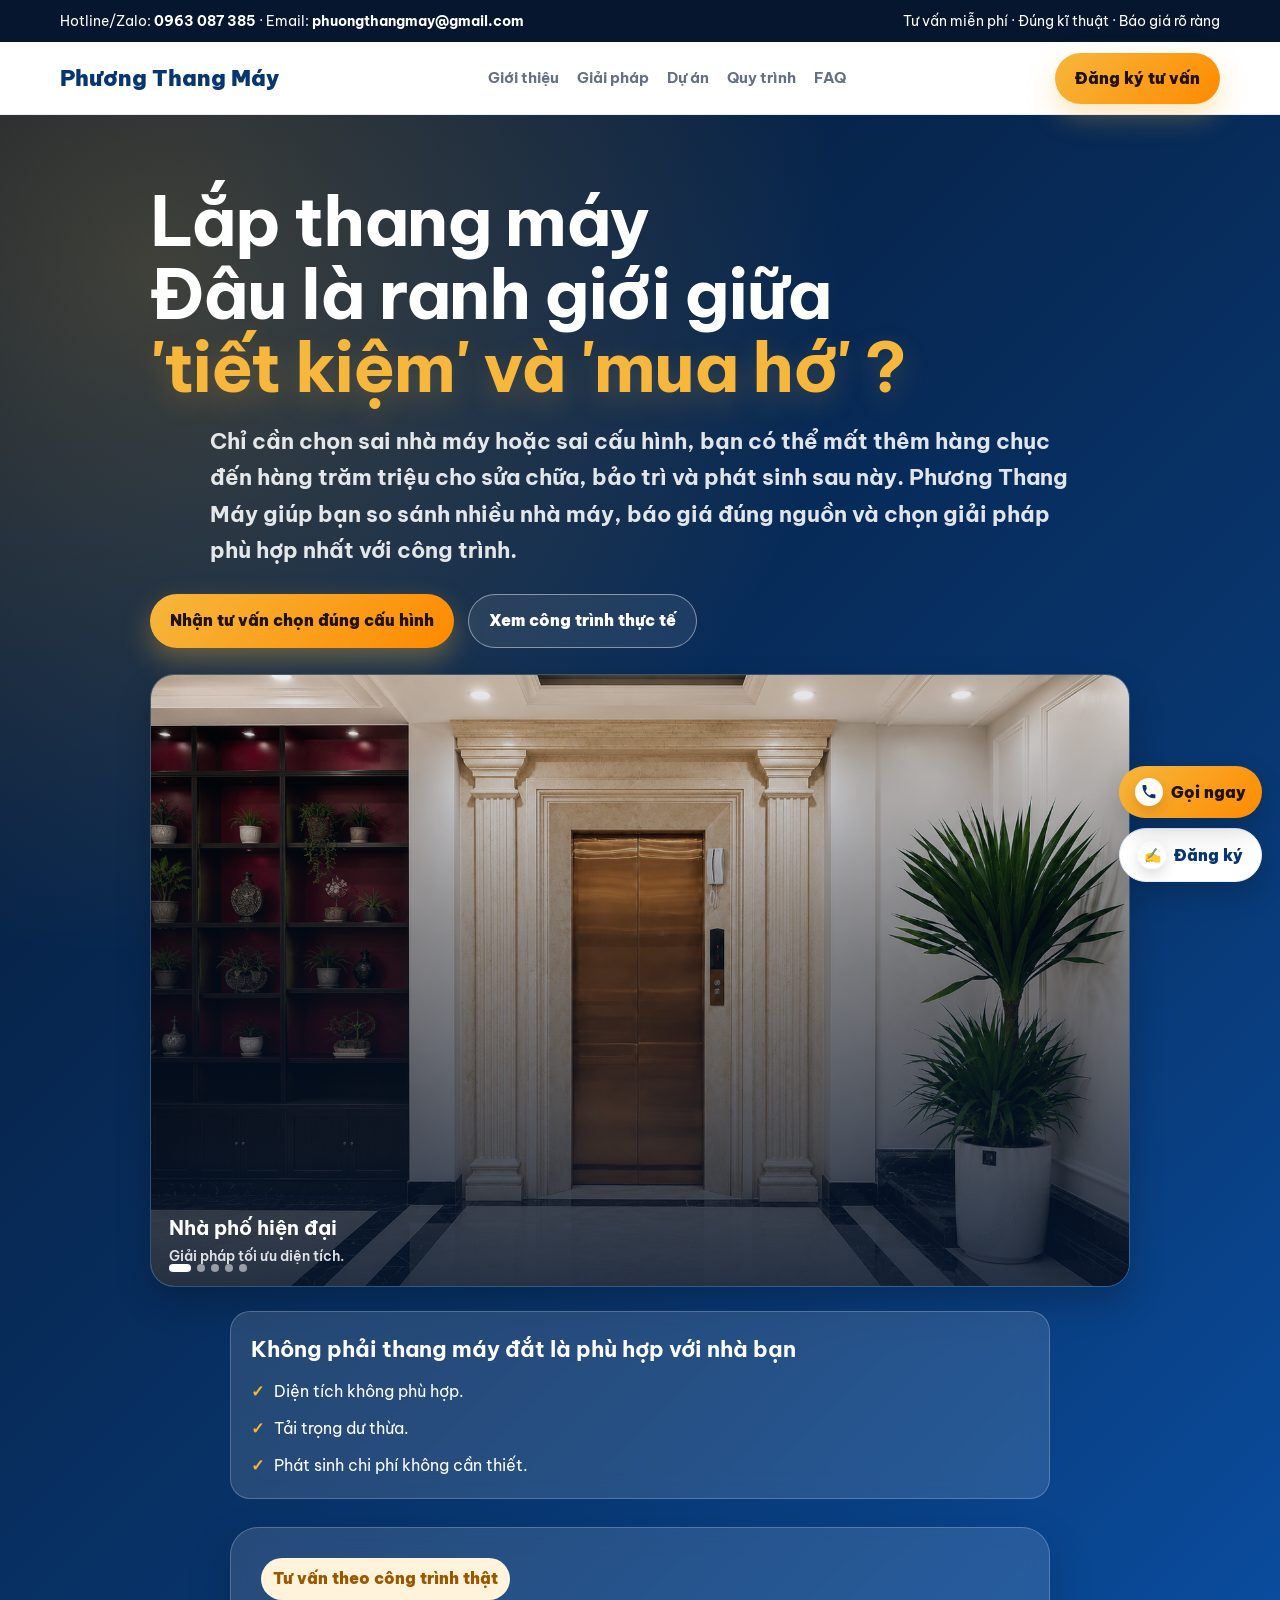
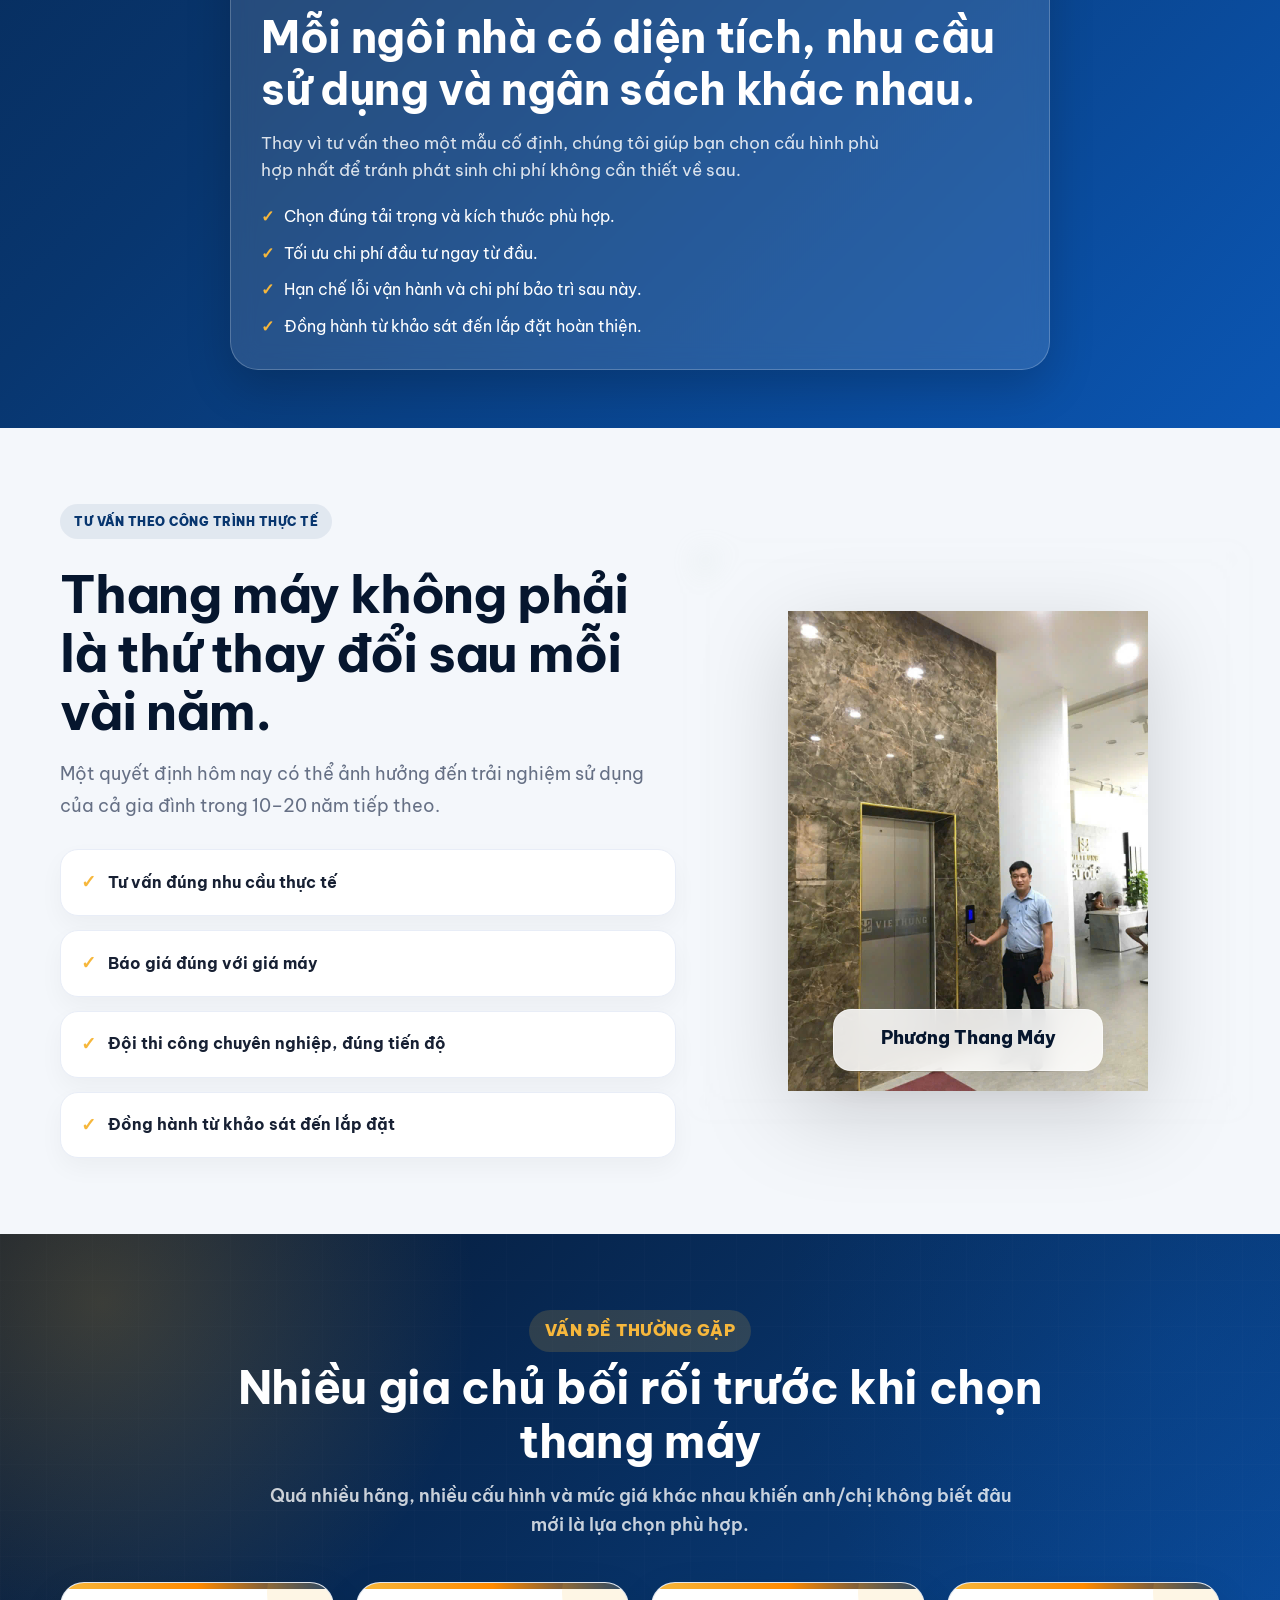
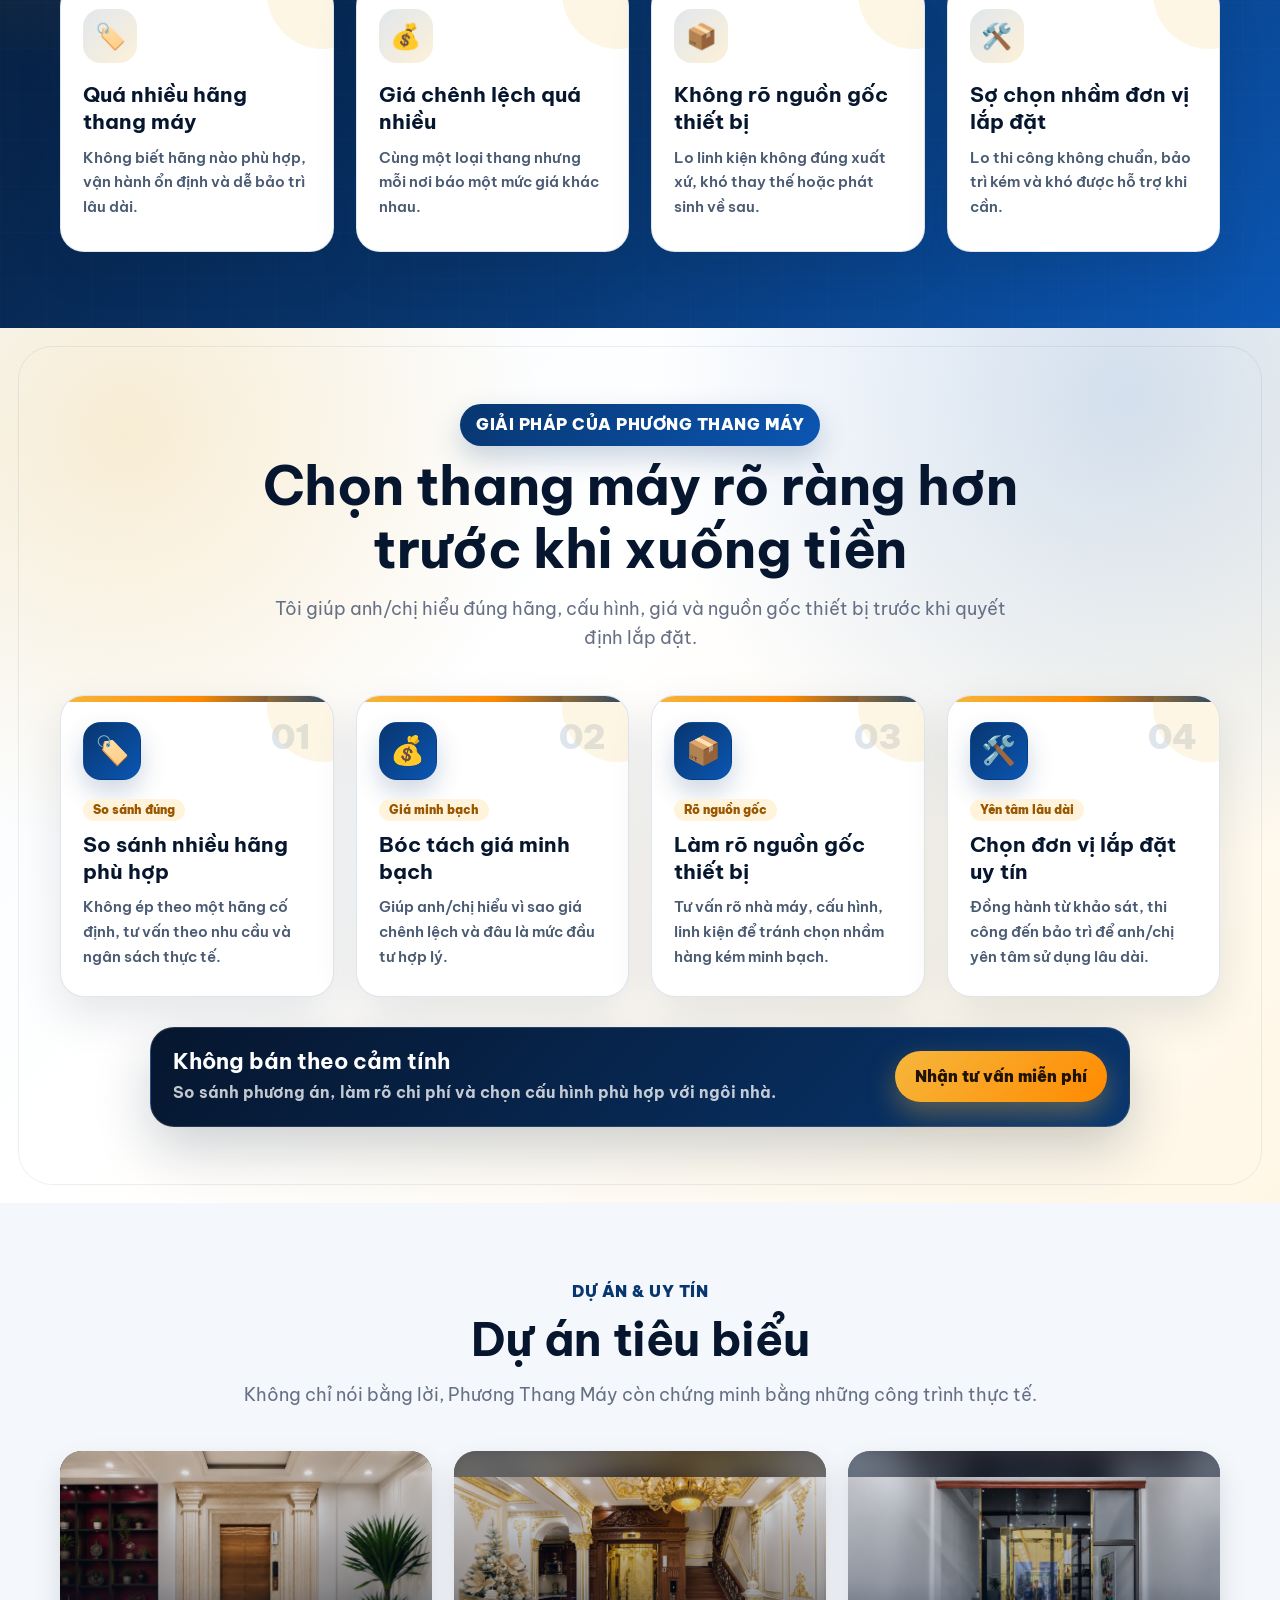
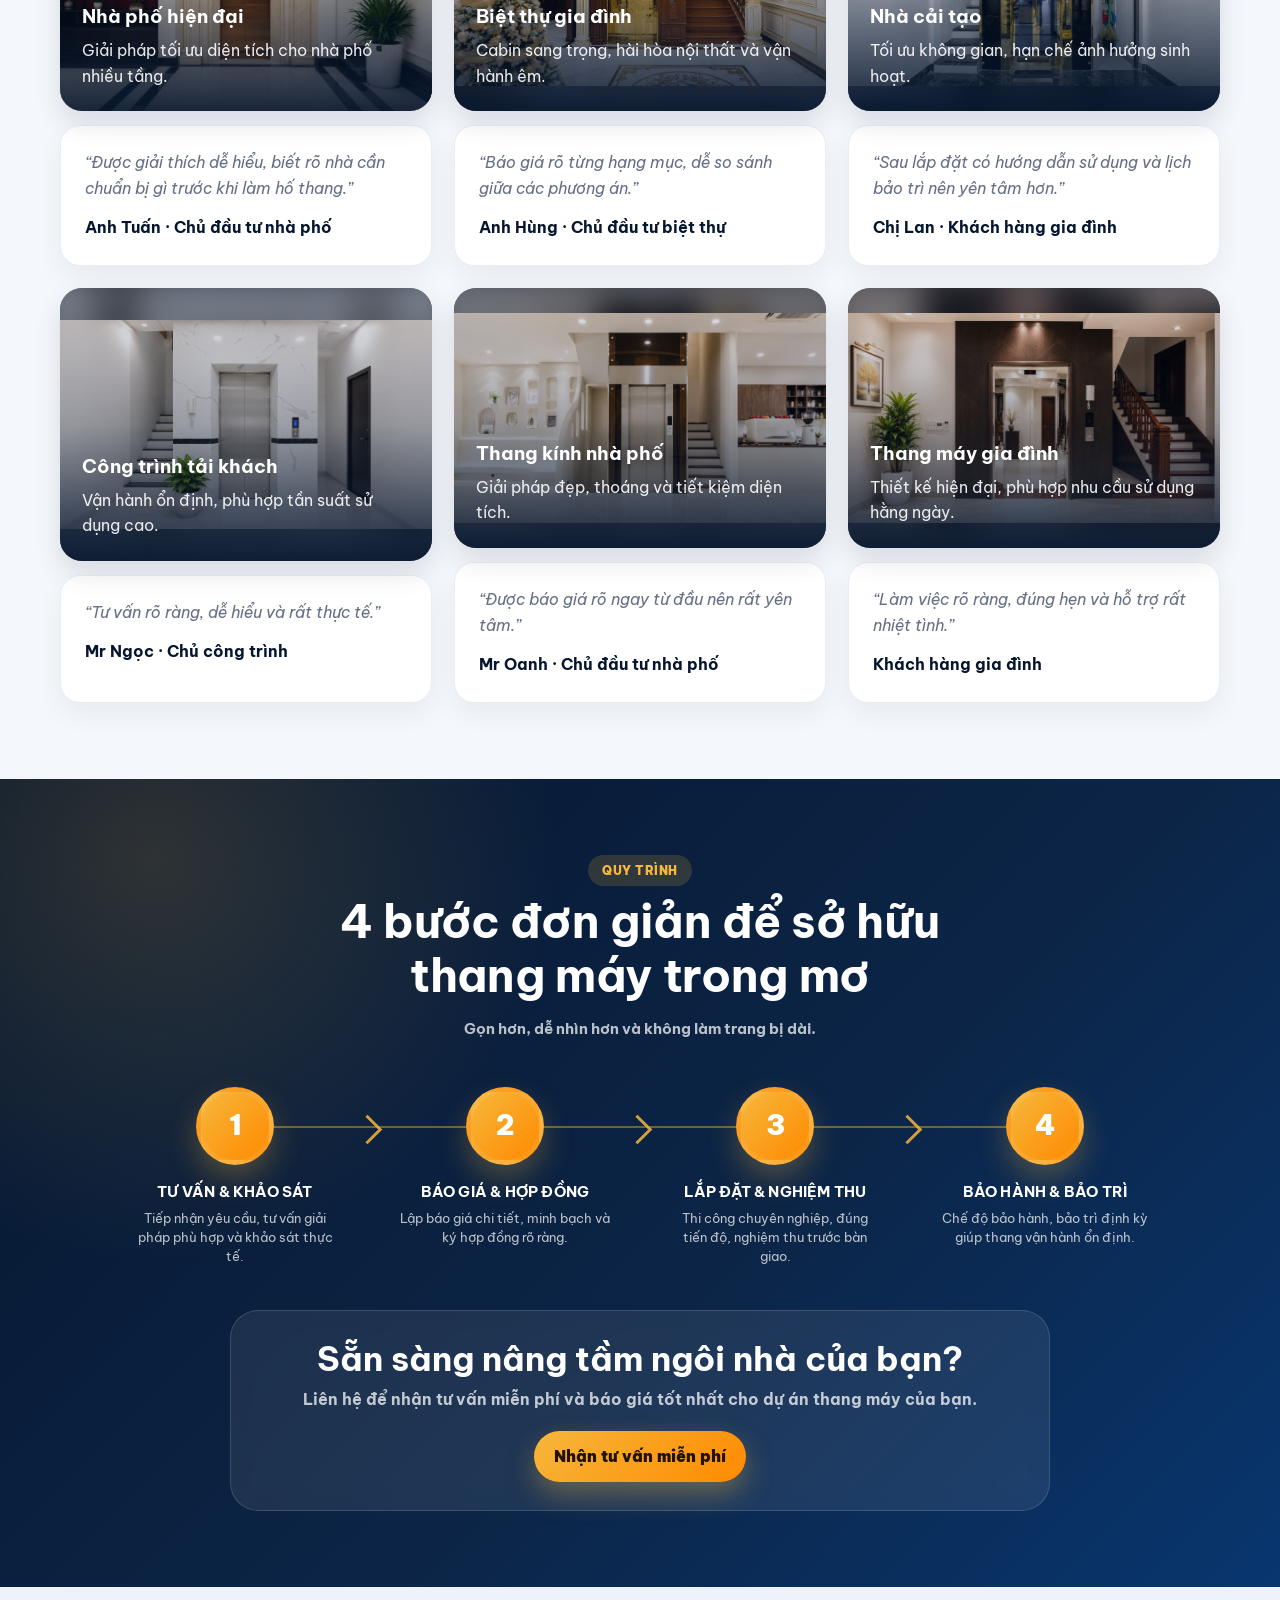
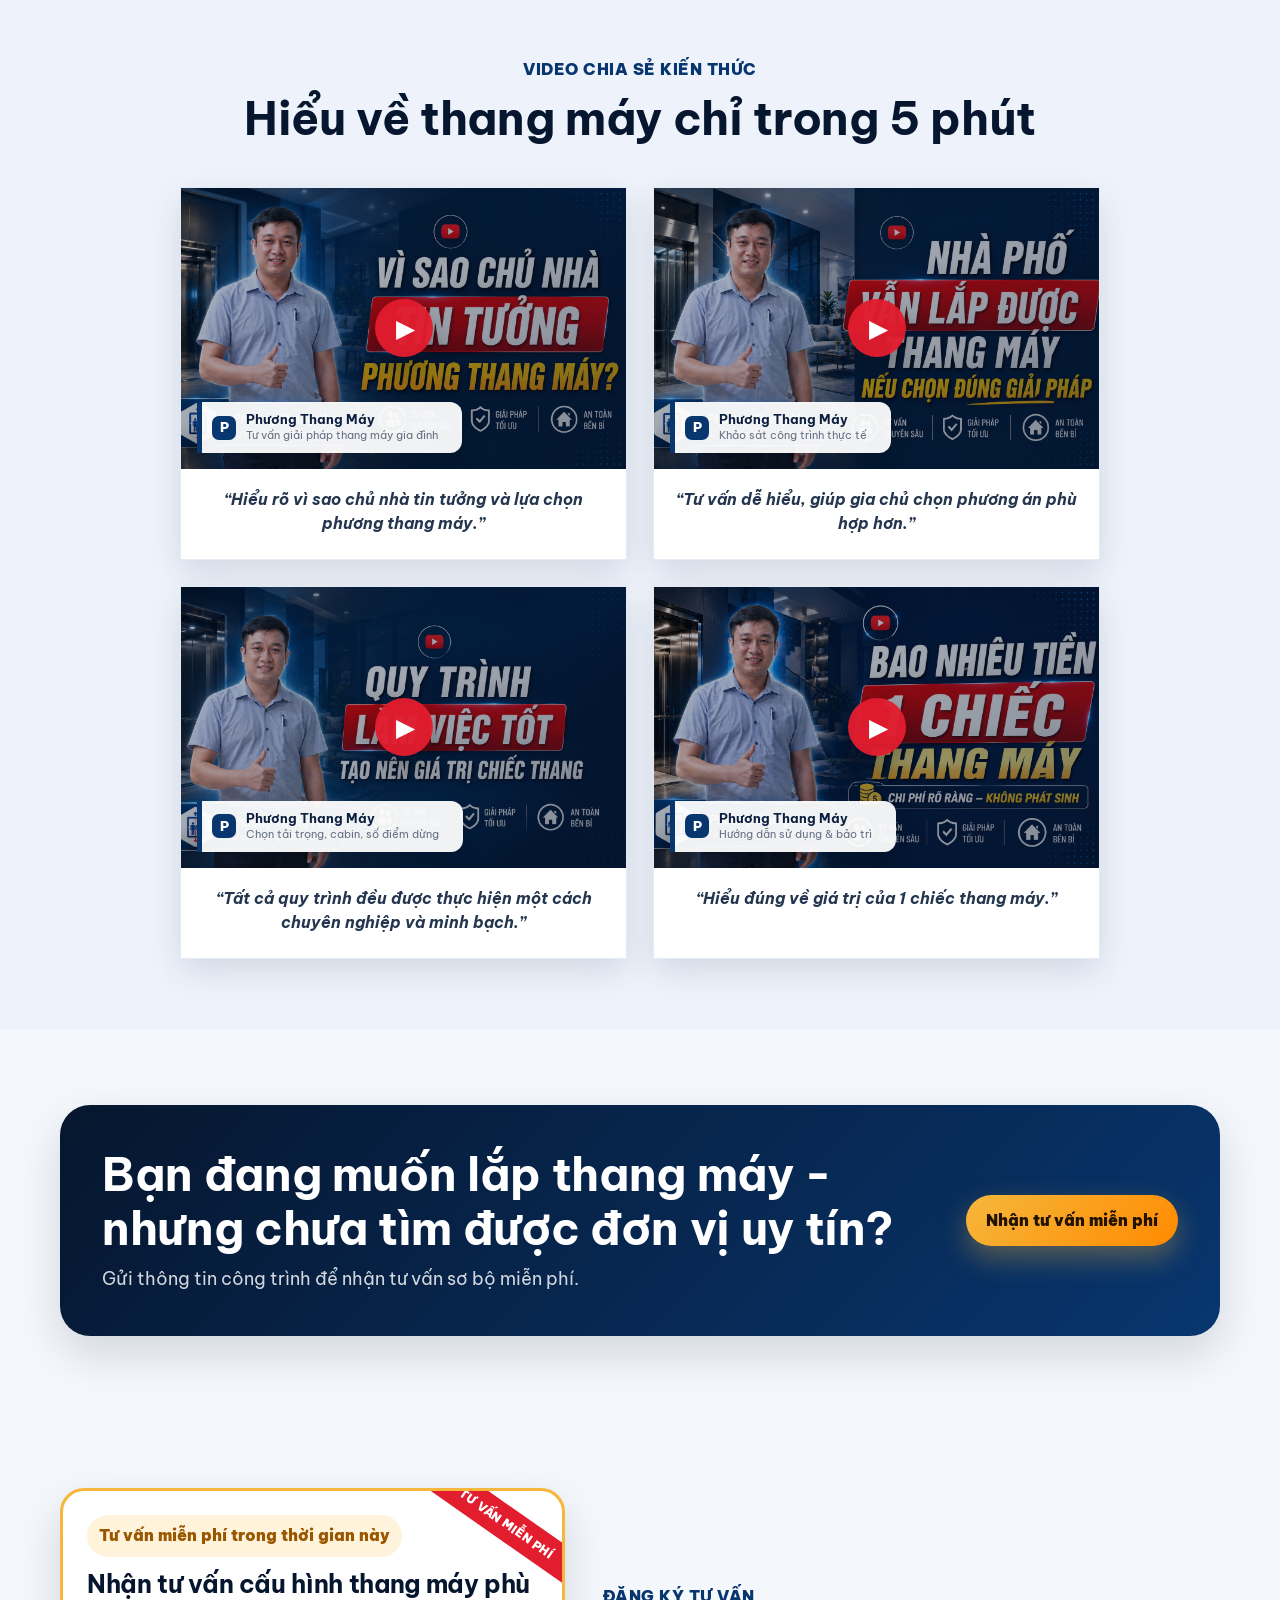
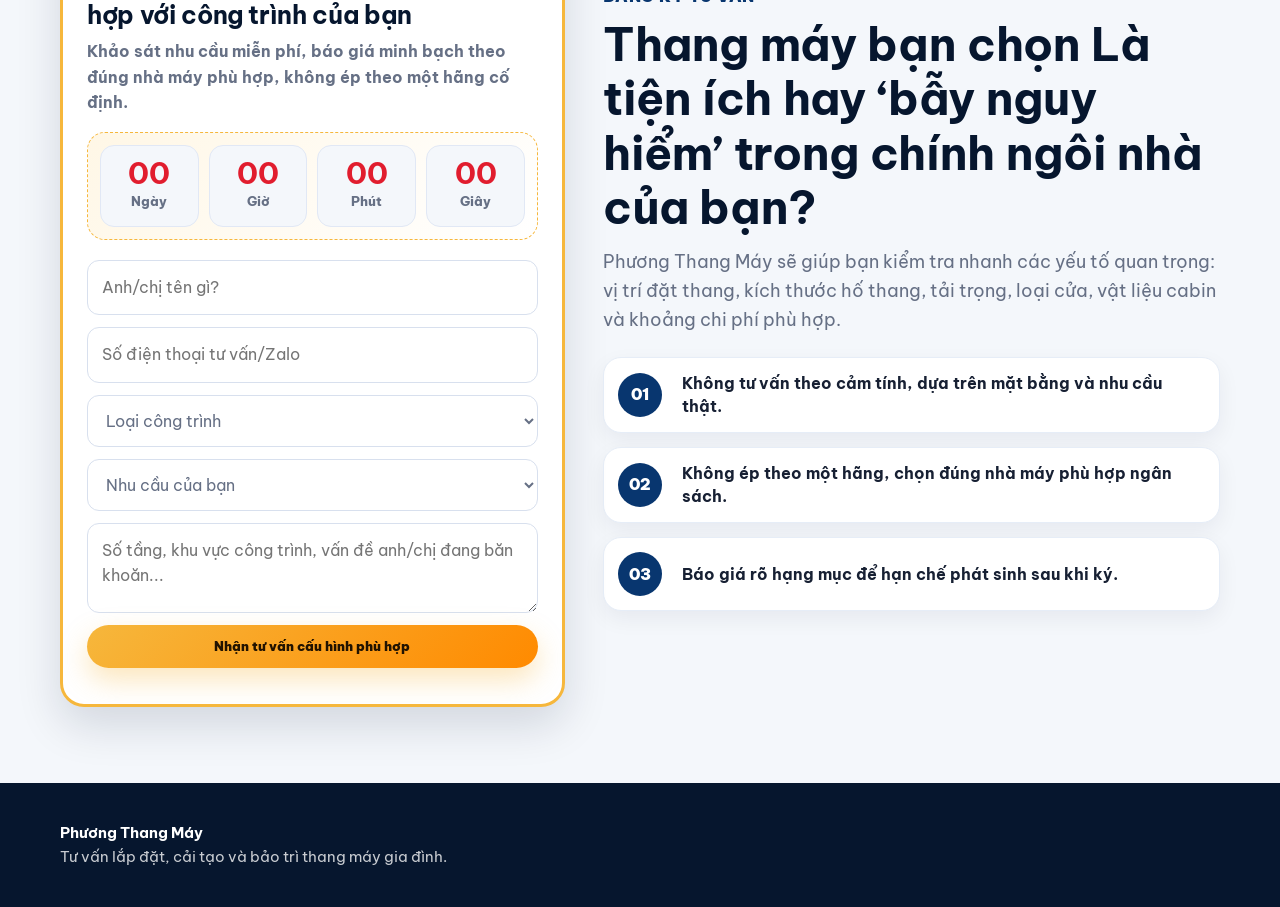
==== commit 652bb09d: "mupdatecode" ====
--- a/index.html
+++ b/index.html
@@ -52,7 +52,7 @@
 });
 </script>
     <div class="mobile-offer-bar">
-      <div class="mobile-offer-title">SUẤT TƯ VẤN MIỄN PHÍ CÒN:</div>
+      <div class="mobile-offer-title">Ưu đãi sau khi đăng ký :</div>
 
       <div class="mobile-offer-row">
         <div class="mobile-time-group">
@@ -75,7 +75,7 @@
         </div>
 
         <div class="mobile-offer-cta">
-          <div class="mobile-discount">MIỄN PHÍ</div>
+          <div class="mobile-discount">Giảm 10%</div>
           <a href="#dang-ky">ĐĂNG KÝ NGAY</a>
         </div>
       </div>
@@ -722,18 +722,7 @@
 
       <section id="dang-ky" class="section section-light final-lead-section">
         <div class="container final-lead-grid">
-          <div class="final-lead-copy">
-            <div class="tag">Đăng ký tư vấn</div>
-            <h2>Thang máy bạn chọn Là tiện ích hay ‘bẫy nguy hiểm’ trong chính ngôi nhà của bạn?</h2>
-            <p>
-              Phương Thang Máy sẽ giúp bạn kiểm tra nhanh các yếu tố quan trọng: vị trí đặt thang, kích thước hố thang, tải trọng, loại cửa, vật liệu cabin và khoảng chi phí phù hợp.
-            </p>
-            <div class="lead-benefit-list">
-              <div><strong>01</strong><span>Không tư vấn theo cảm tính, dựa trên mặt bằng và nhu cầu thật.</span></div>
-              <div><strong>02</strong><span>Không ép theo một hãng, chọn đúng nhà máy phù hợp ngân sách.</span></div>
-              <div><strong>03</strong><span>Báo giá rõ hạng mục để hạn chế phát sinh sau khi ký.</span></div>
-            </div>
-          </div>
+       
           <div class="countdown-wrap">
             <span class="offer">Tư vấn miễn phí trong thời gian này</span>
             <h2 class="countdown-title">Nhận tư vấn cấu hình thang máy phù hợp với công trình của bạn</h2>
@@ -777,6 +766,18 @@
               <p id="formStatus" style="margin: 0; font-size: 14px; font-weight: 700; color: #667085"></p>
             </form>
           </div>
+             <div class="final-lead-copy">
+            <div class="tag">Đăng ký tư vấn</div>
+            <h2>Thang máy bạn chọn Là tiện ích hay ‘bẫy nguy hiểm’ trong chính ngôi nhà của bạn?</h2>
+            <p>
+              Phương Thang Máy sẽ giúp bạn kiểm tra nhanh các yếu tố quan trọng: vị trí đặt thang, kích thước hố thang, tải trọng, loại cửa, vật liệu cabin và khoảng chi phí phù hợp.
+            </p>
+            <div class="lead-benefit-list">
+              <div><strong>01</strong><span>Không tư vấn theo cảm tính, dựa trên mặt bằng và nhu cầu thật.</span></div>
+              <div><strong>02</strong><span>Không ép theo một hãng, chọn đúng nhà máy phù hợp ngân sách.</span></div>
+              <div><strong>03</strong><span>Báo giá rõ hạng mục để hạn chế phát sinh sau khi ký.</span></div>
+            </div>
+          </div>
         </div>
       </section>
 
--- a/style.css
+++ b/style.css
@@ -4104,7 +4104,7 @@
 
   .mobile-timebox{
     min-width:0 !important;
-    padding:4px 2px 3px !important;
+    padding:11px 5px 10px !important;
     border-radius:2px !important;
     background:#fff !important;
     color:#06162e !important;
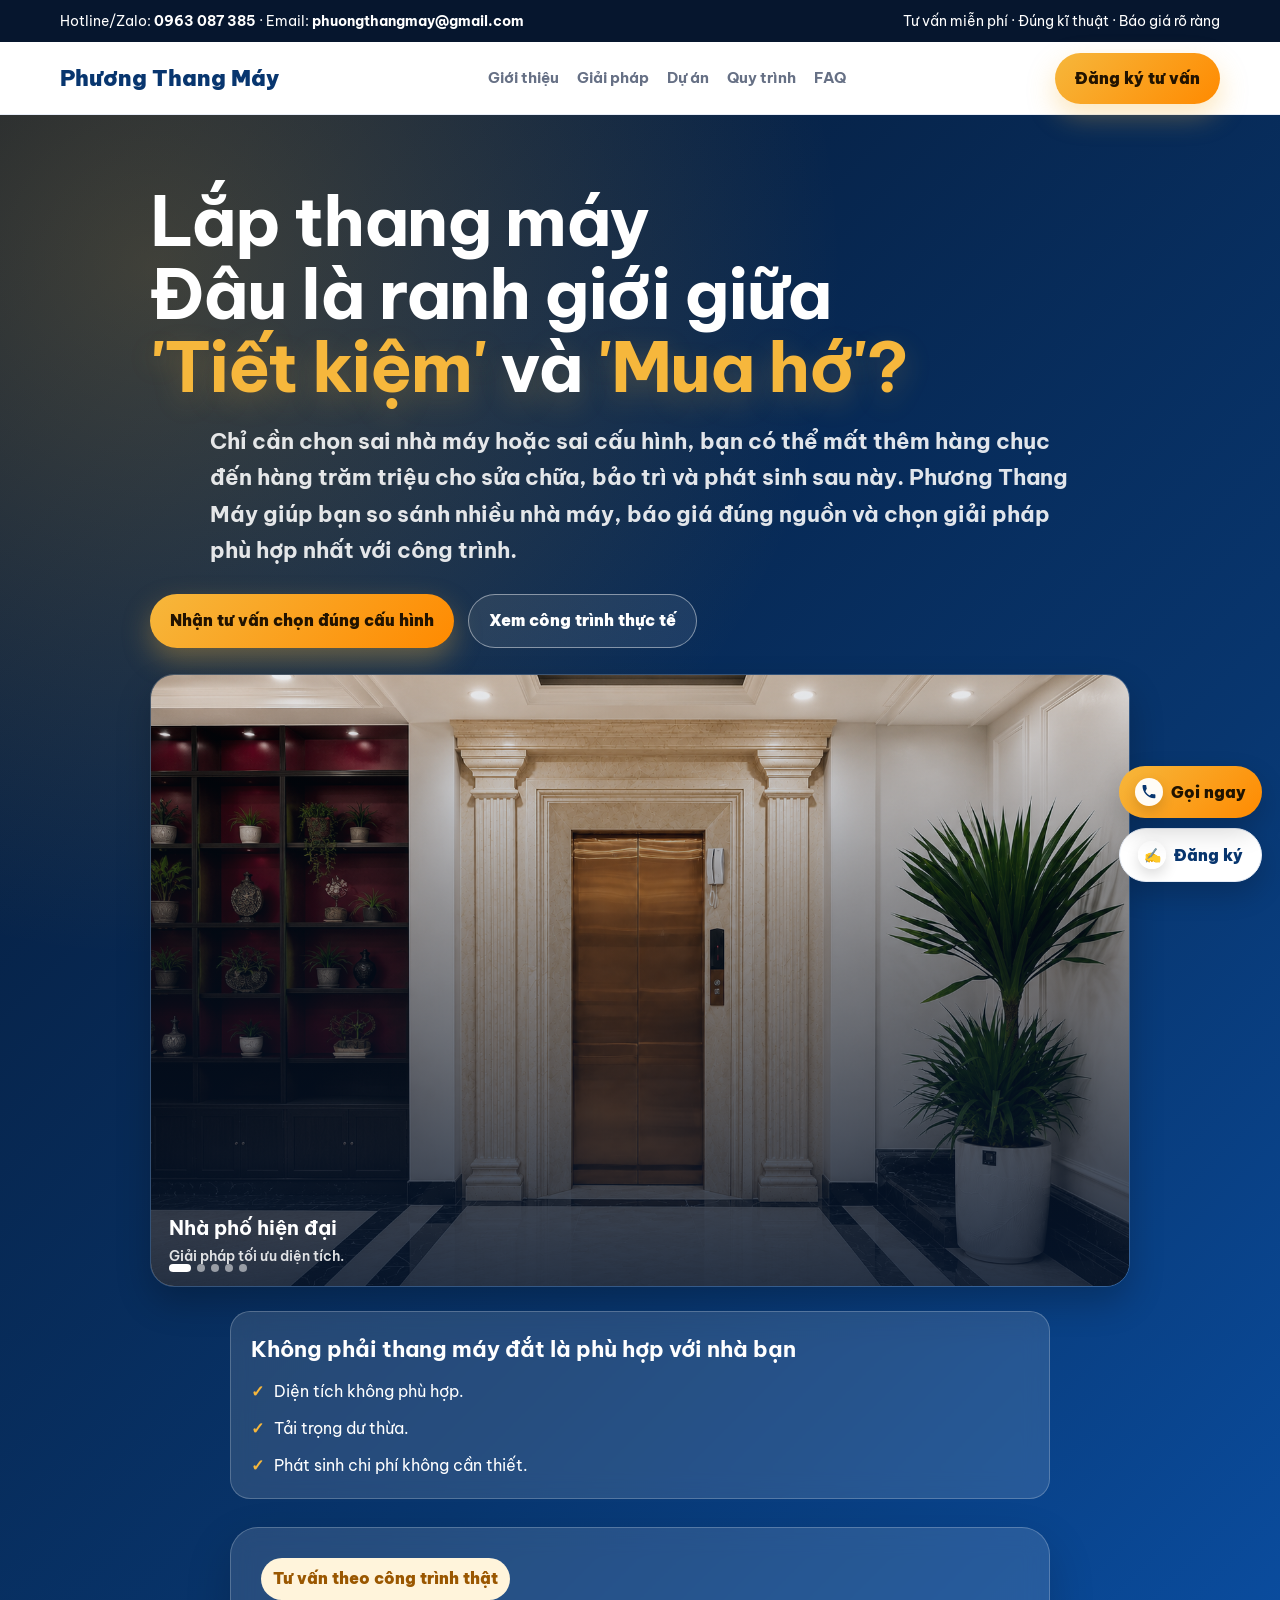
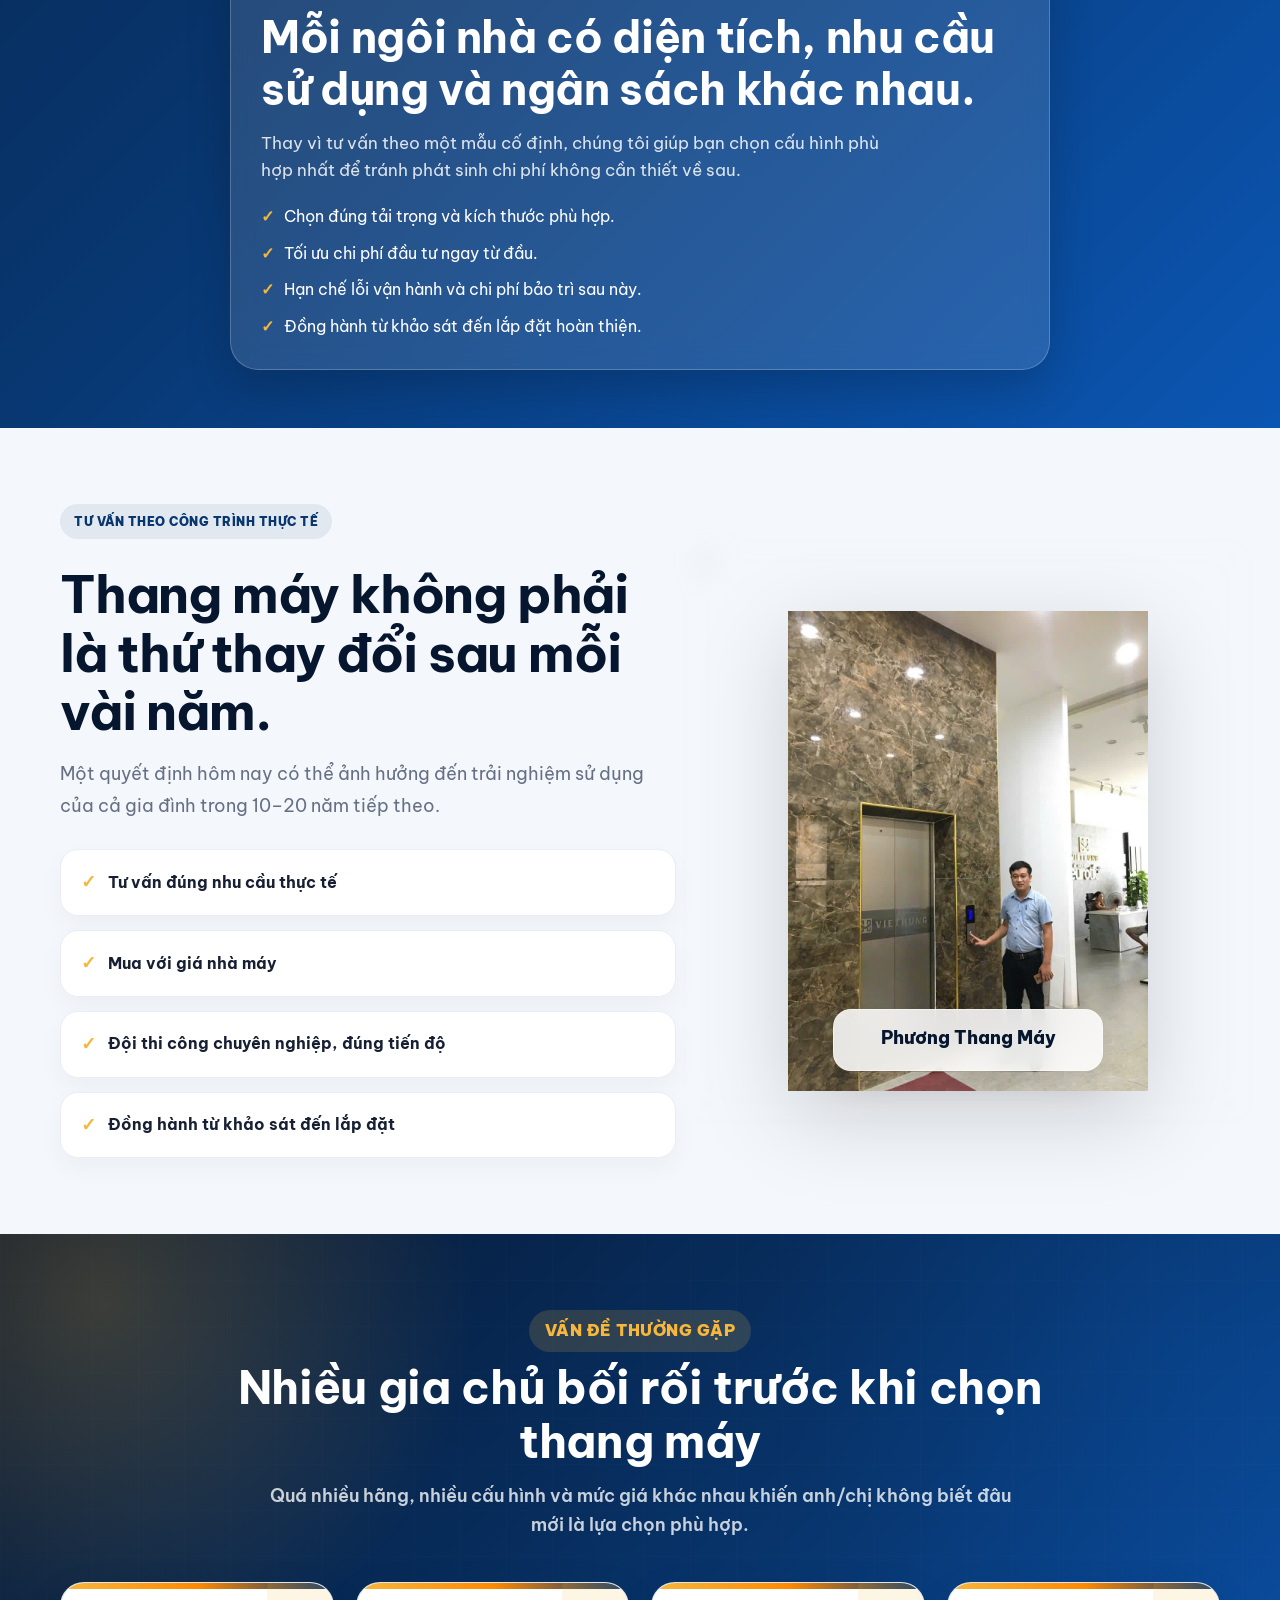
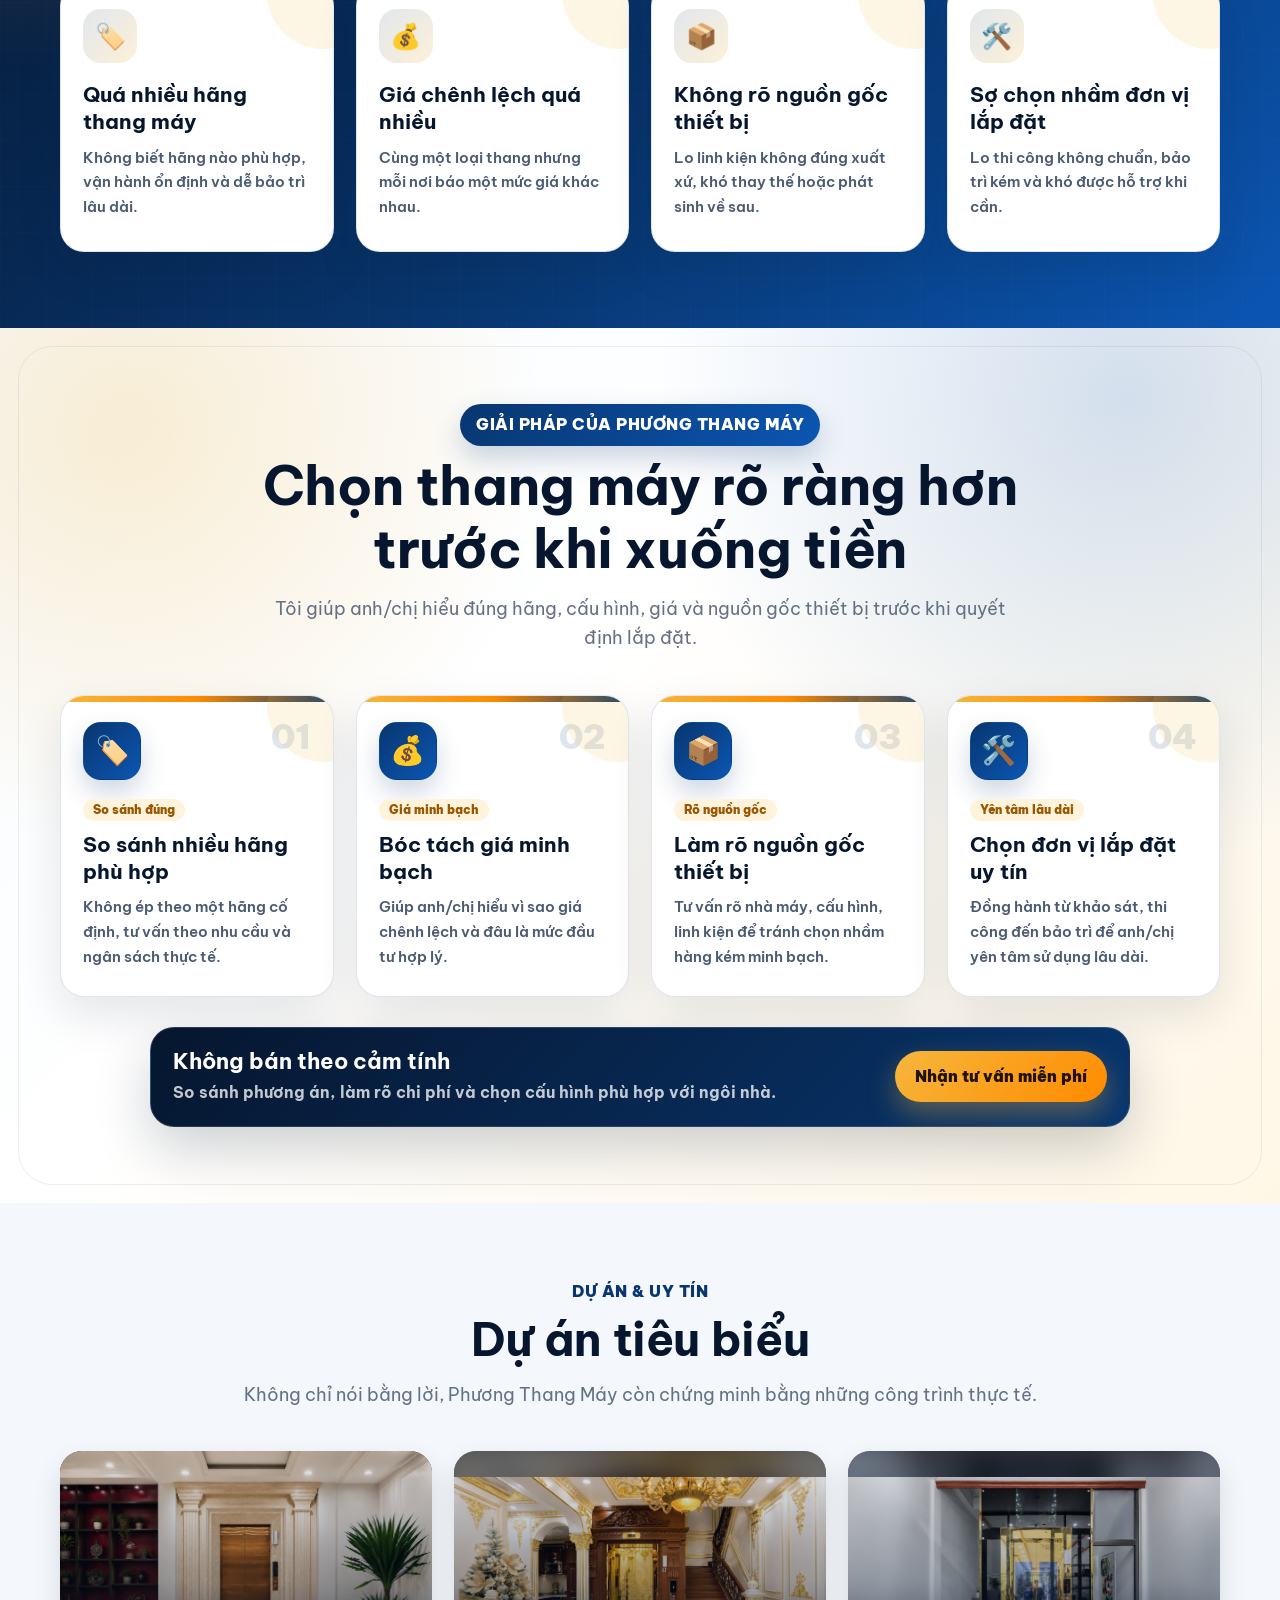
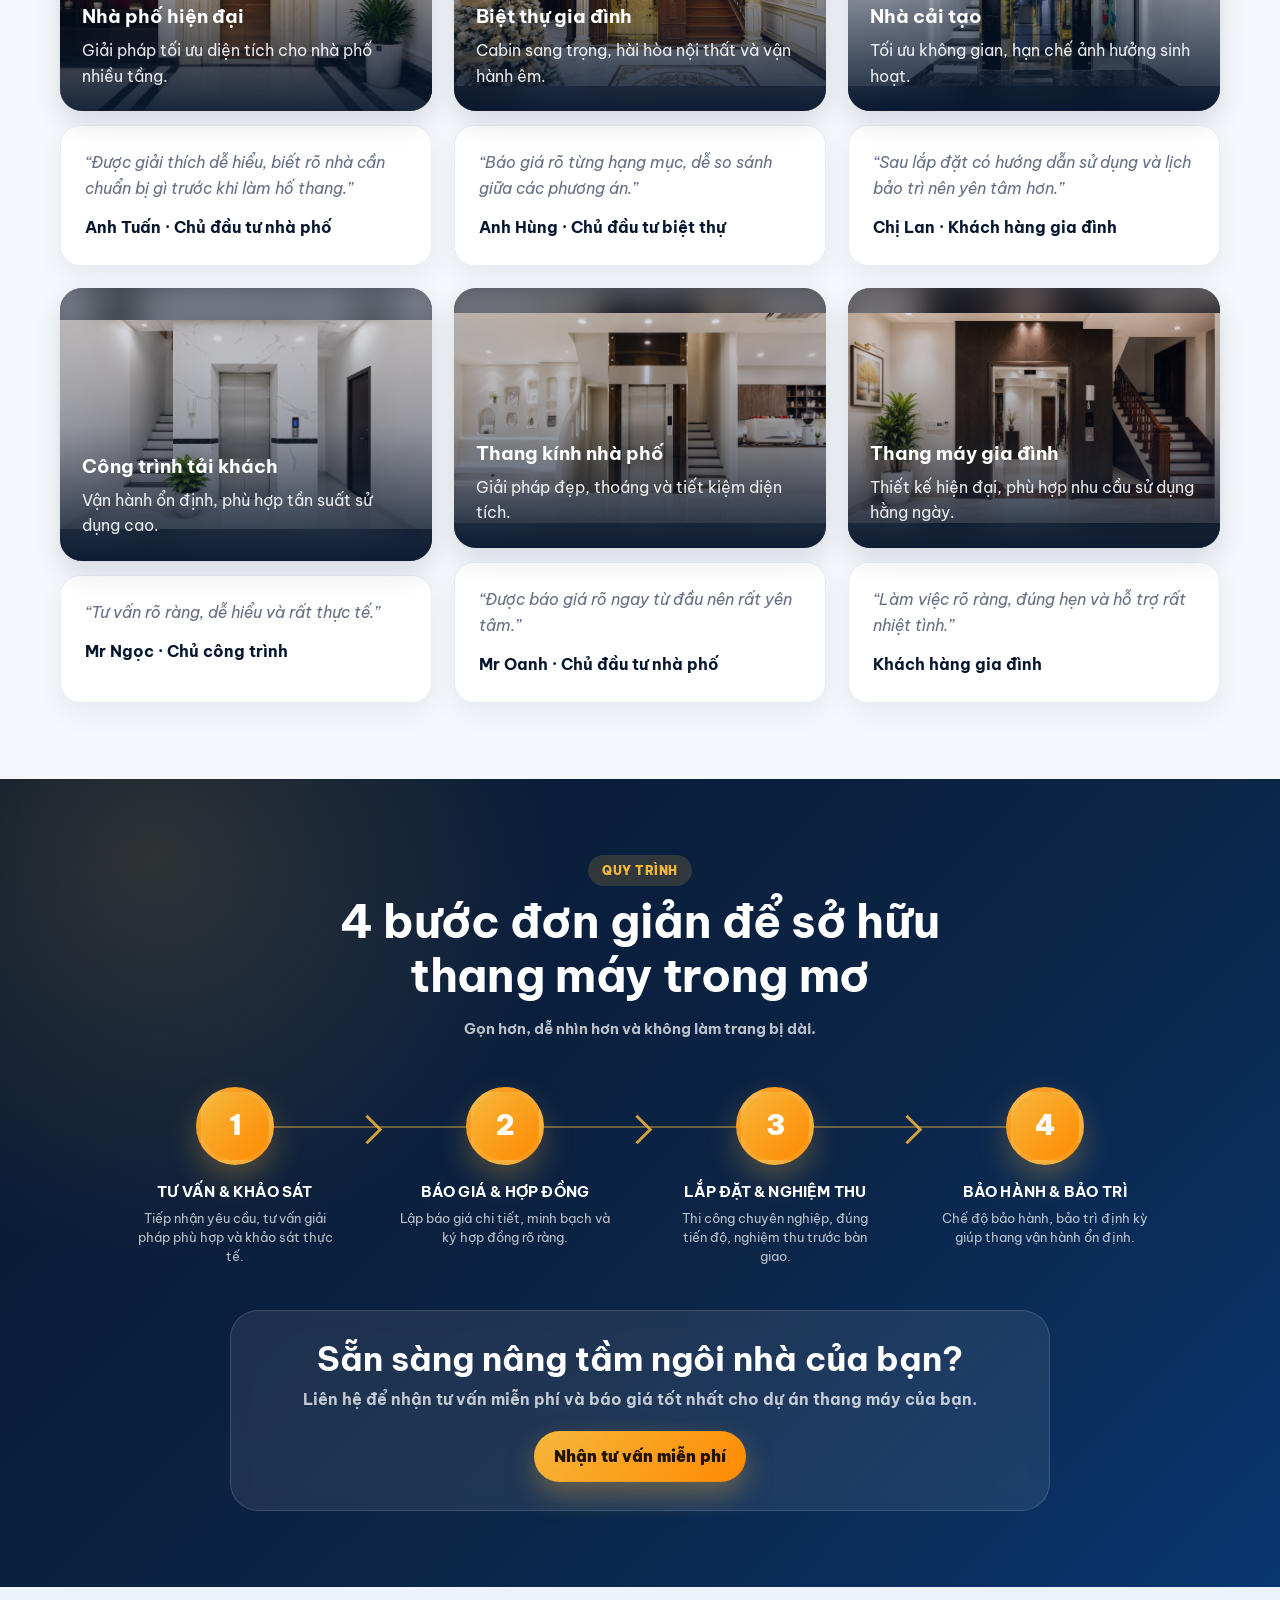
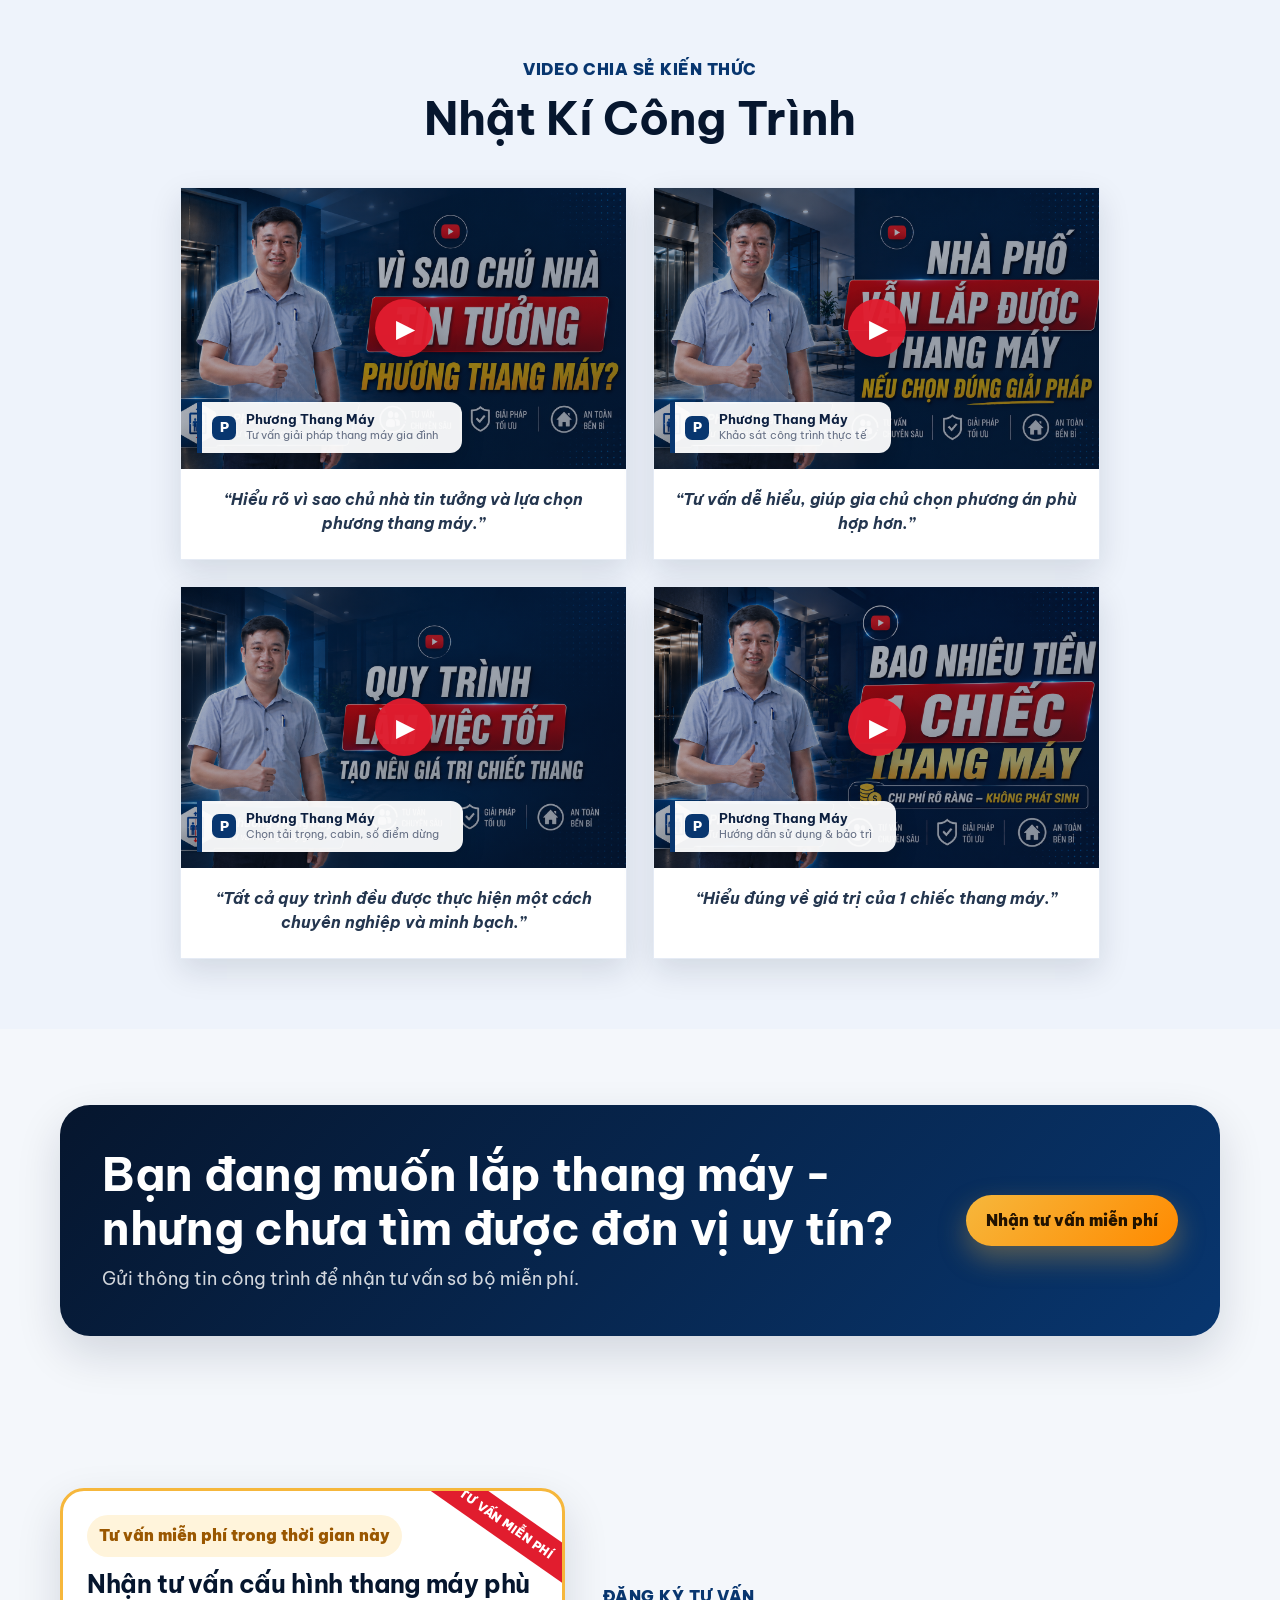
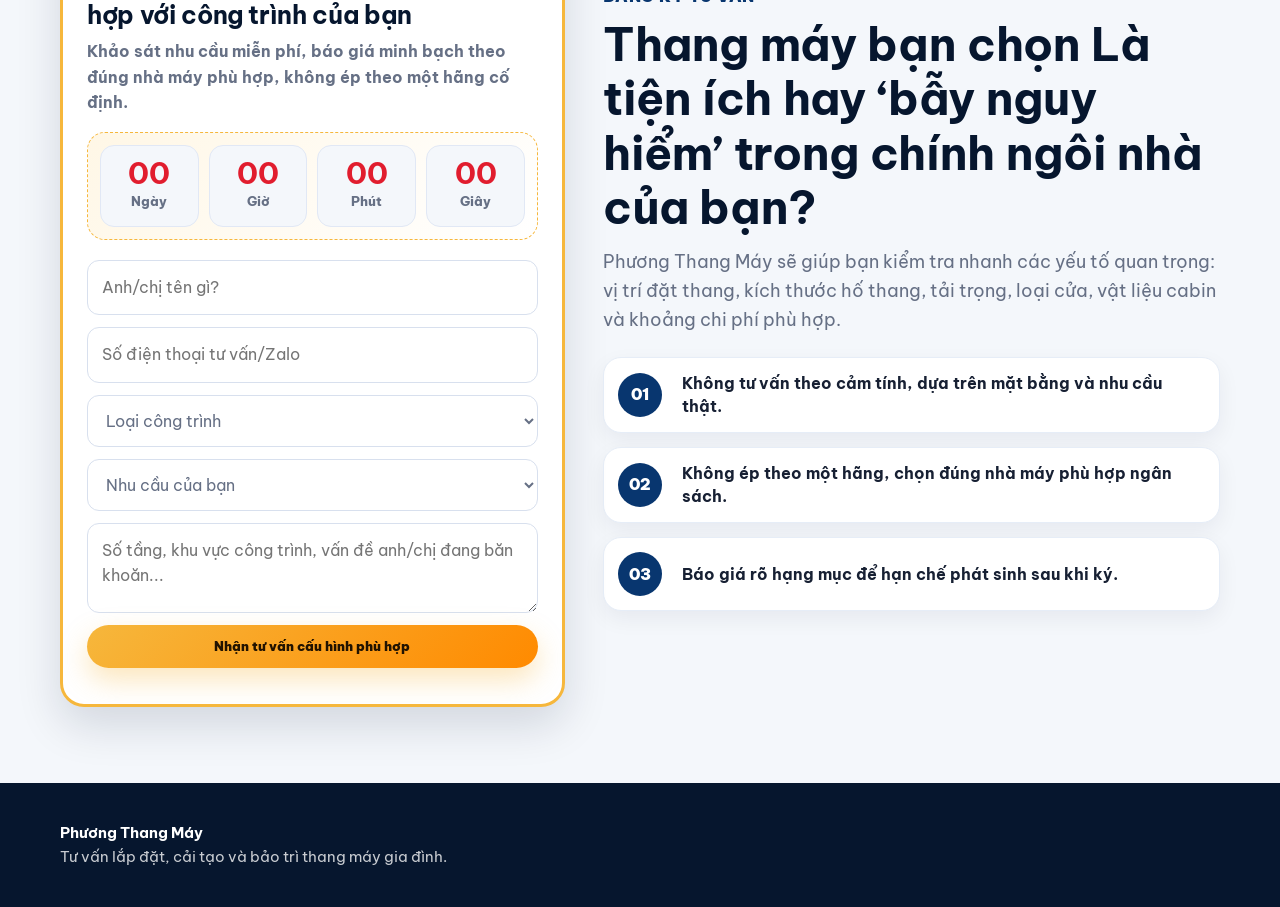
==== commit f9b4338a: "mupdate" ====
--- a/index.html
+++ b/index.html
@@ -118,7 +118,9 @@
               <h1 class="hero-title">
                 <span  >Lắp thang máy </span>
                 <span>Đâu là ranh giới giữa</span>
-                <span class="hero-highlight"> 'tiết kiệm' và 'mua hớ' ?</span>
+            <span class="hero-highlight">
+  'Tiết kiệm' <strong style="color:#fff">và</strong> 'Mua hớ'?
+</span>
                 
               </h1>
               <p class="hero-lead">
@@ -292,7 +294,7 @@
 
           <div class="trust-item">
             <span>✓</span>
-            Báo giá đúng với giá máy 
+            Mua với giá nhà máy 
           </div>
           <div class="trust-item">
             <span>✓</span>
@@ -670,7 +672,7 @@
         <div class="container">
           <div class="section-title">
             <div class="tag">Video chia sẻ kiến thức</div>
-            <h2>Hiểu về thang máy chỉ trong 5 phút</h2>
+            <h2>Nhật Kí Công Trình</h2>
           </div>
           <div class="video-list" id="videoList">
             <a class="video-card" href="https://youtu.be/0_bhabMgttM?si=m-OWbDdiNOIj-Apw" target="_blank" rel="noopener">
@@ -826,7 +828,7 @@
     </div>
 
     <script>
-   const deadline = new Date("2026-05-28T23:59:59+07:00").getTime();
+   const deadline = new Date("2026-06-06T23:59:59+07:00").getTime();
 
 function pad(num) {
   return String(num).padStart(2, "0");
--- a/style.css
+++ b/style.css
@@ -542,6 +542,7 @@
       .hero-title .hero-highlight {
         color: var(--secondary);
         text-shadow: 0 10px 28px rgba(246, 183, 60, 0.22);
+         white-space: nowrap;
       }
    
       .hero-lead {
@@ -1859,7 +1860,7 @@
         }
 
         .hero-title {
-          font-size: clamp(32px, 10vw, 44px) !important;
+          font-size: clamp(32px, 8.5vw, 44px) !important;
           line-height: 1.08;
           letter-spacing: -0.7px;
           text-align: left;
@@ -3502,7 +3503,7 @@
         }
 
         .hero-title {
-          font-size: clamp(31px, 9.5vw, 42px) !important;
+          font-size: clamp(31px, 8.5vw, 42px) !important;
           line-height: 1.08;
           letter-spacing: -0.7px;
           margin-bottom: 12px;
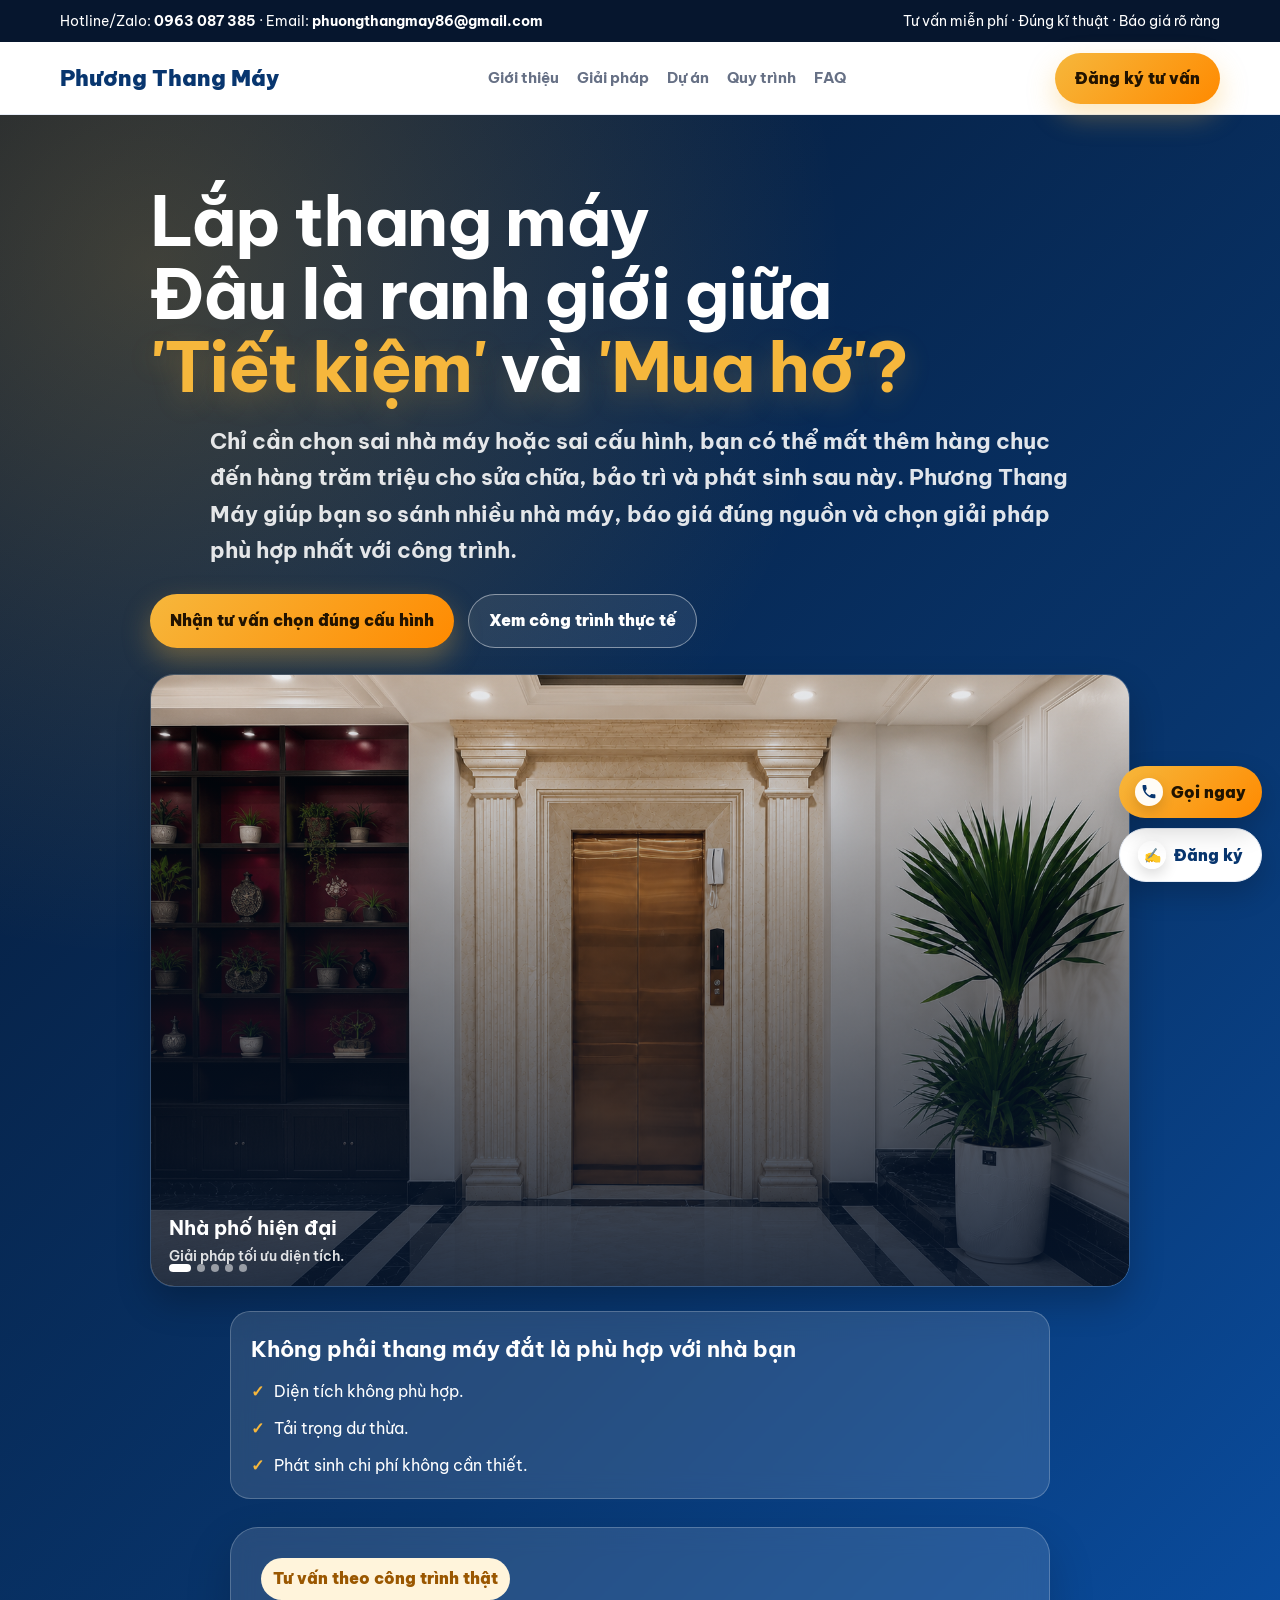
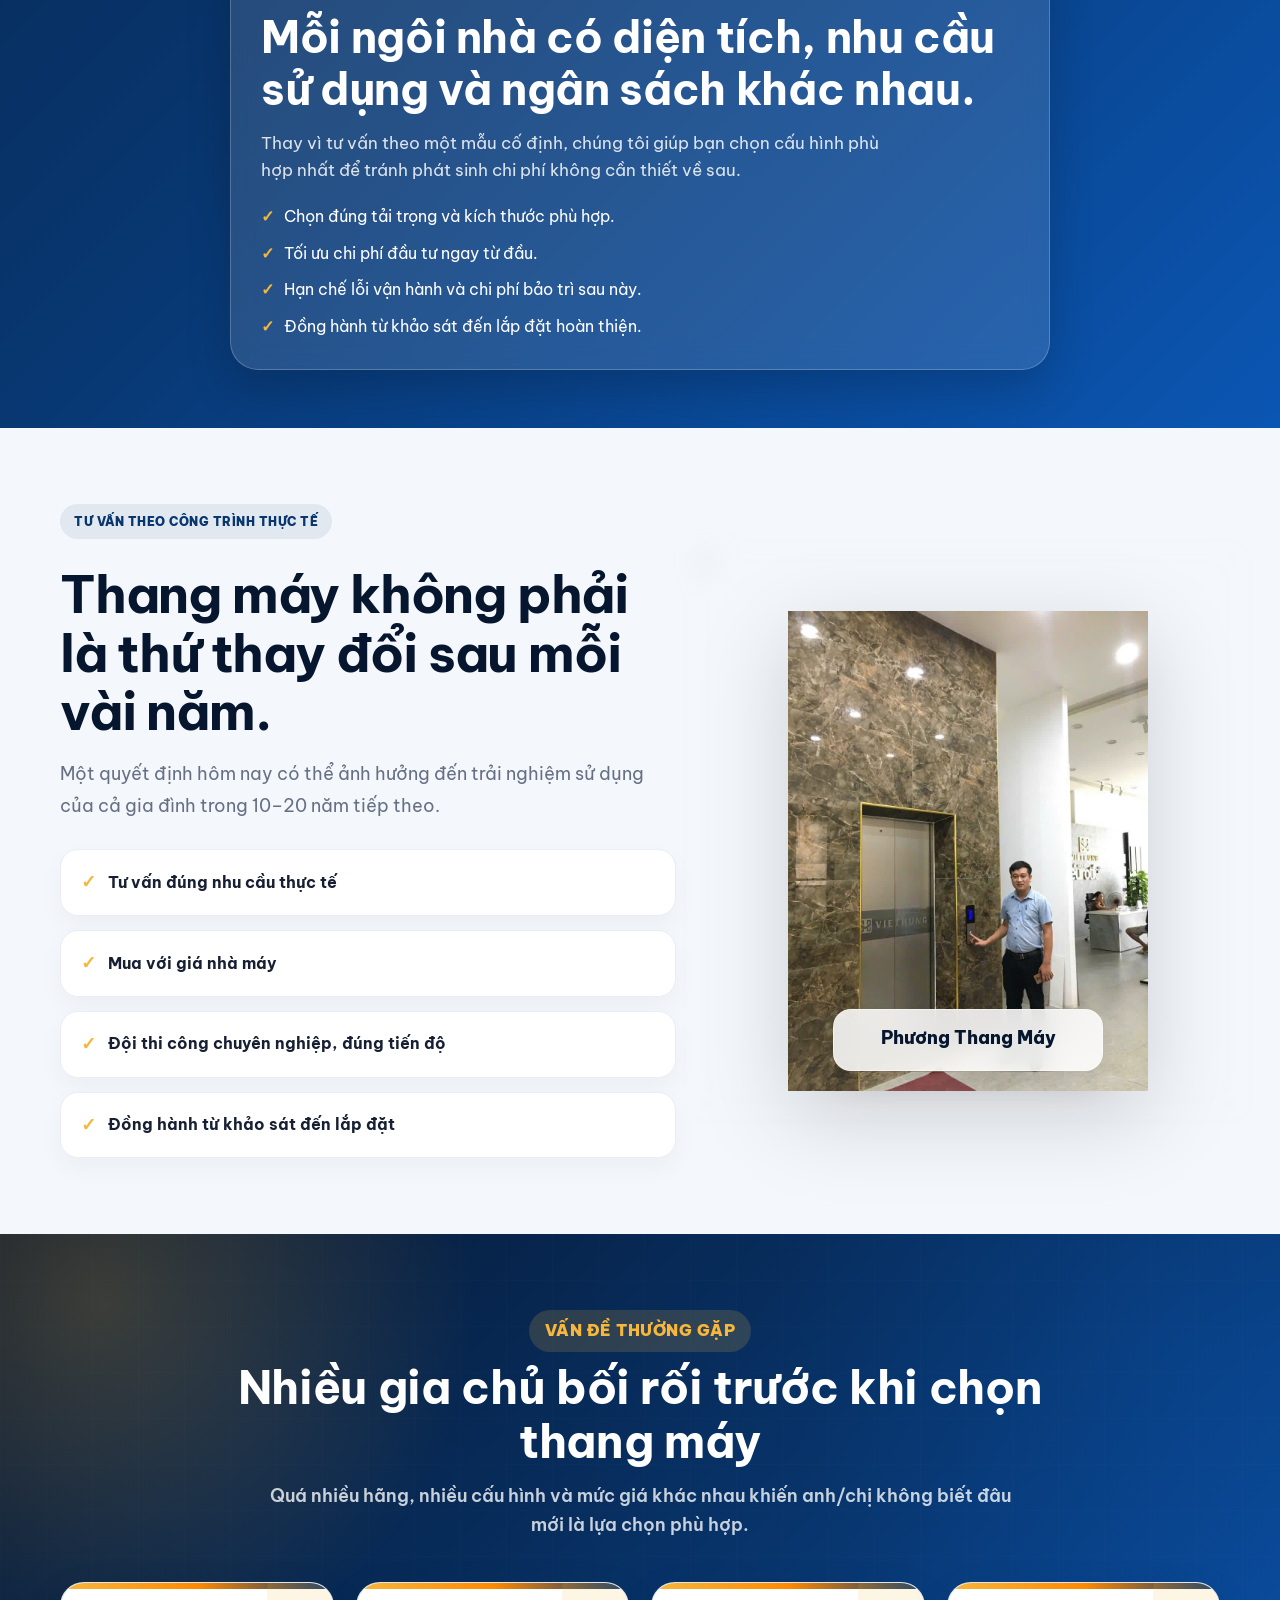
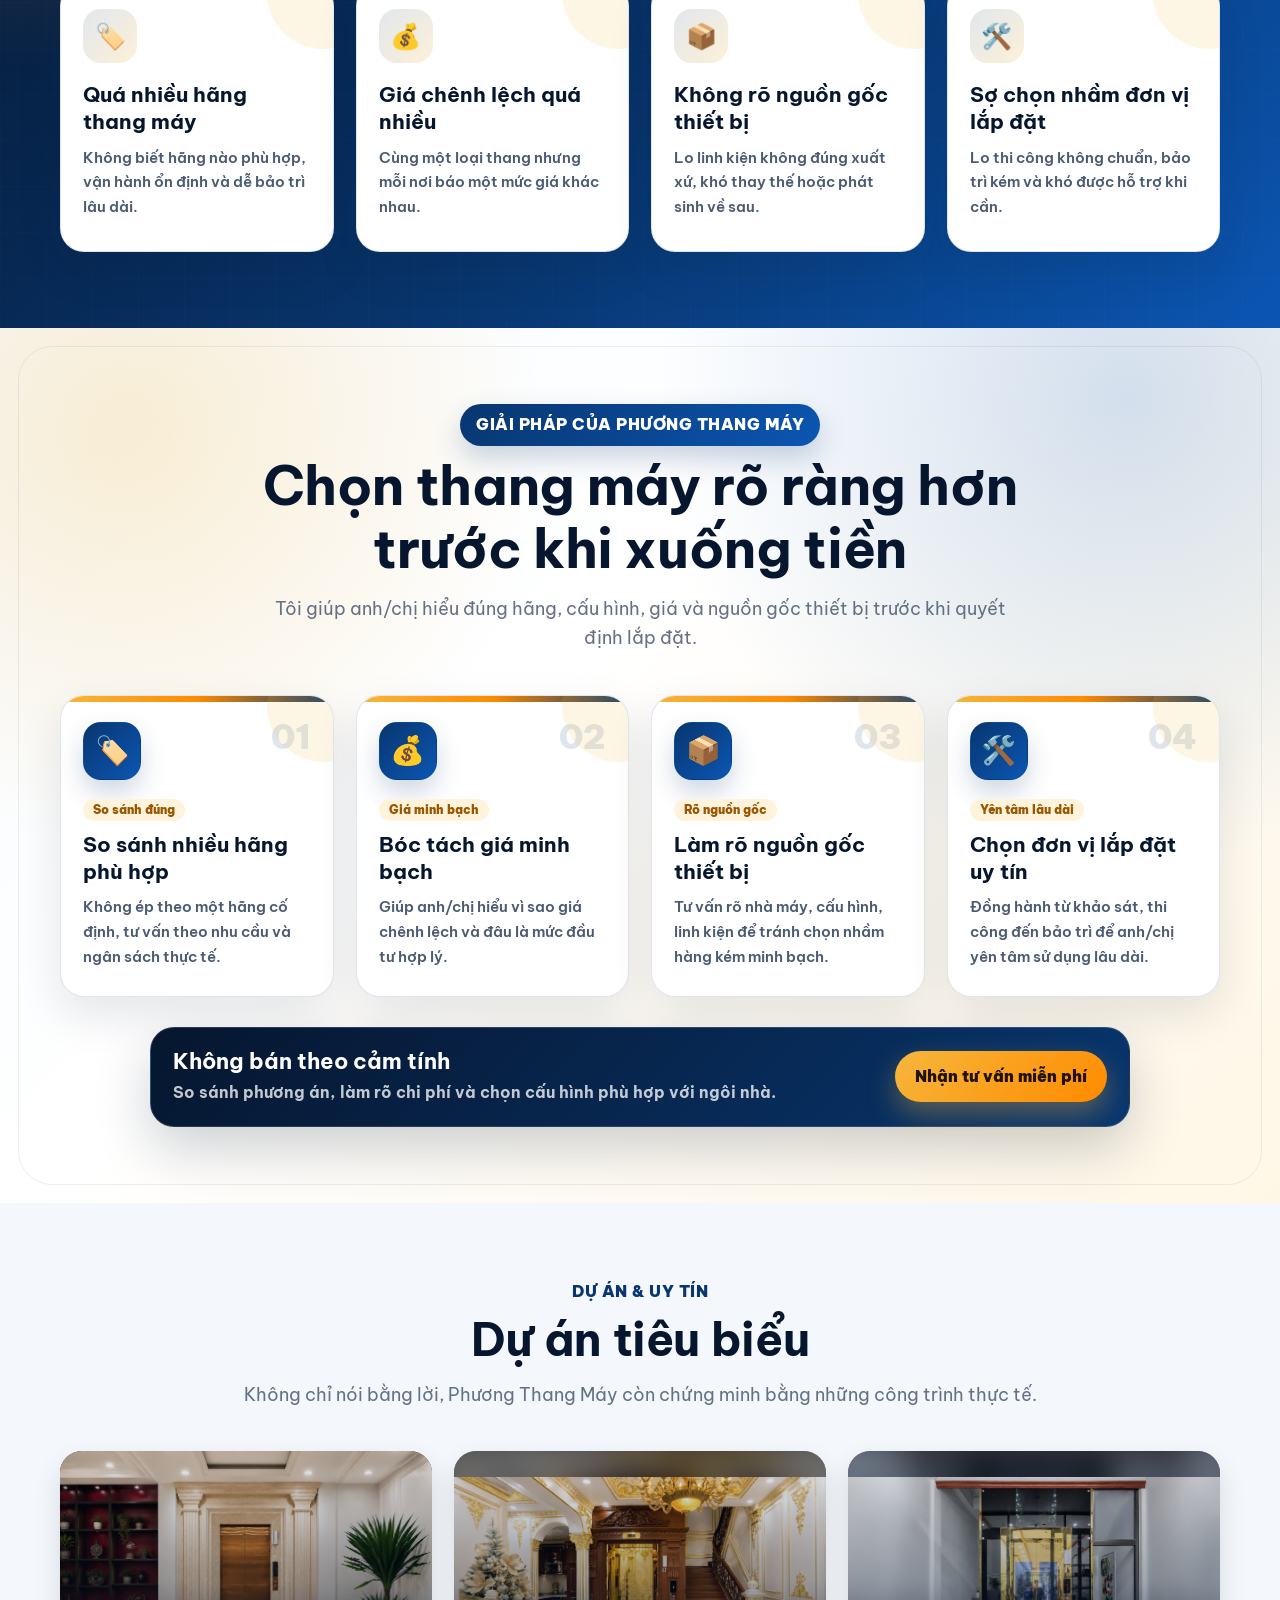
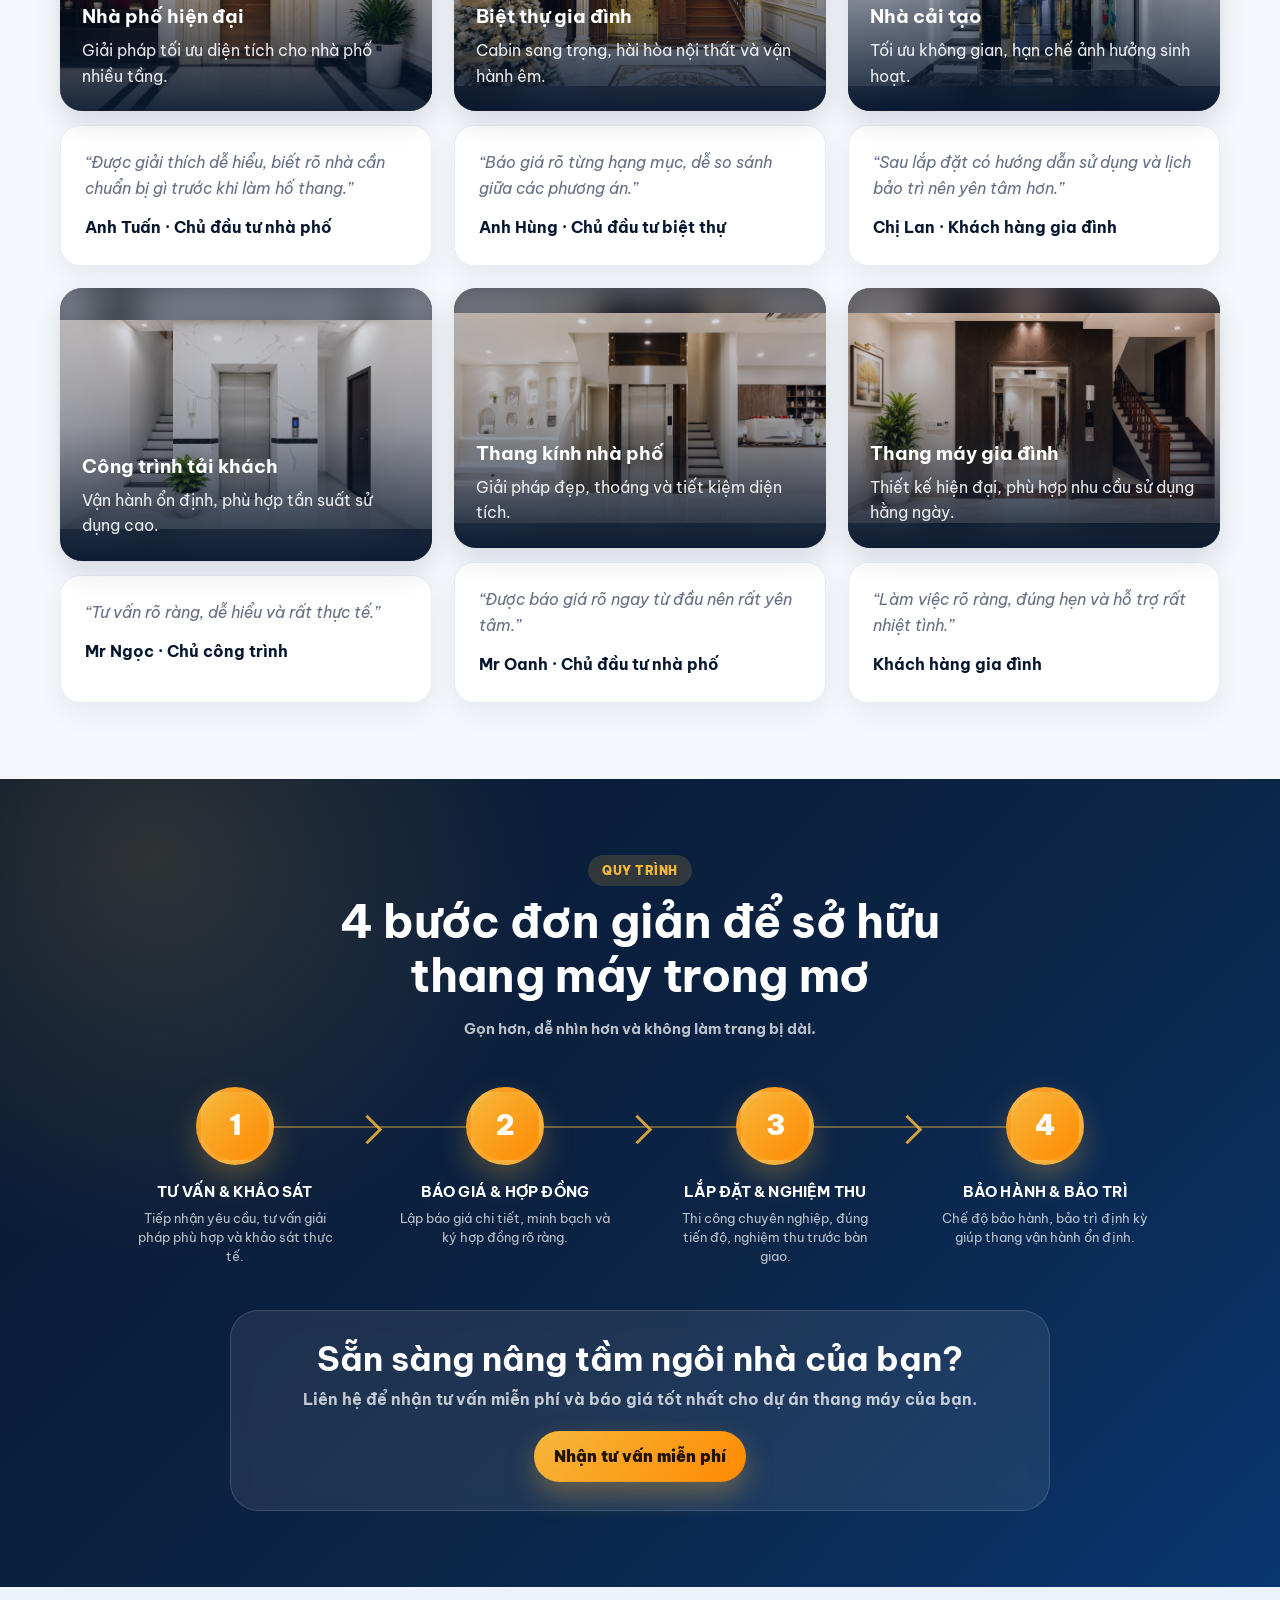
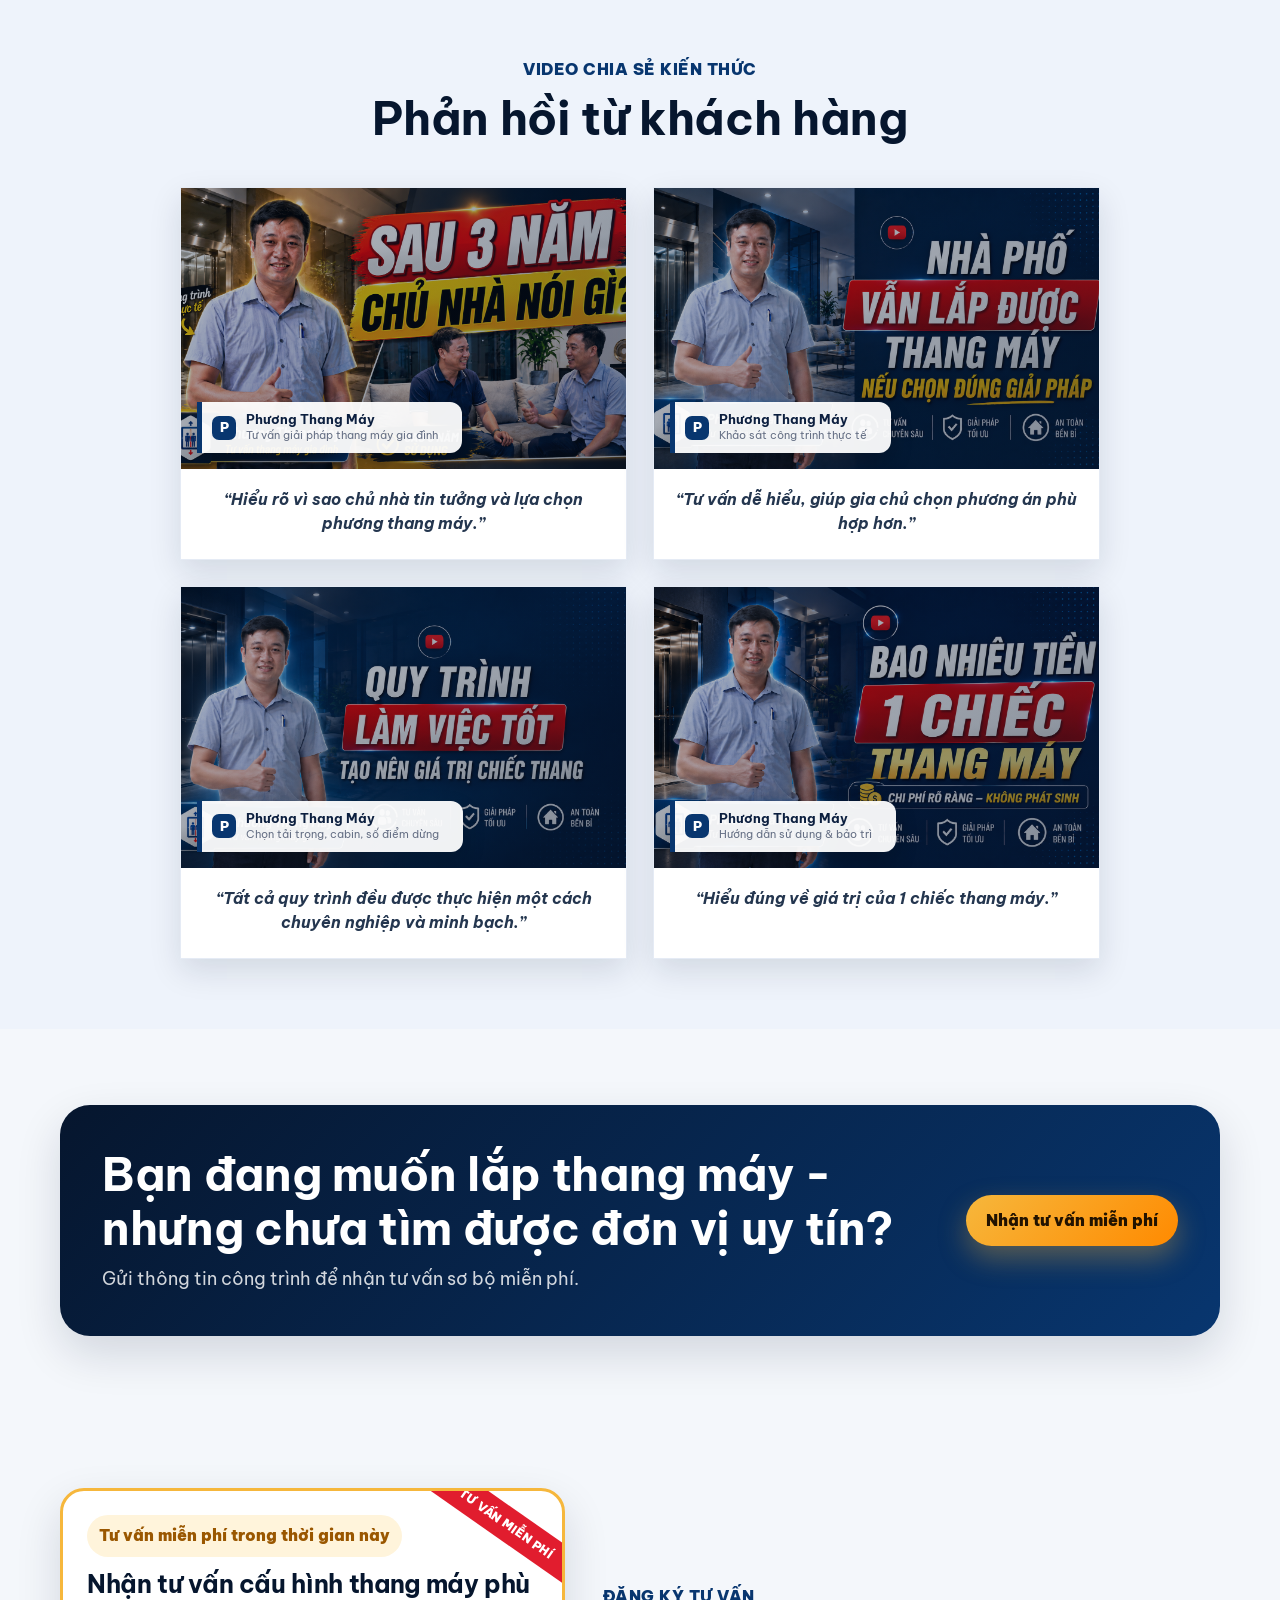
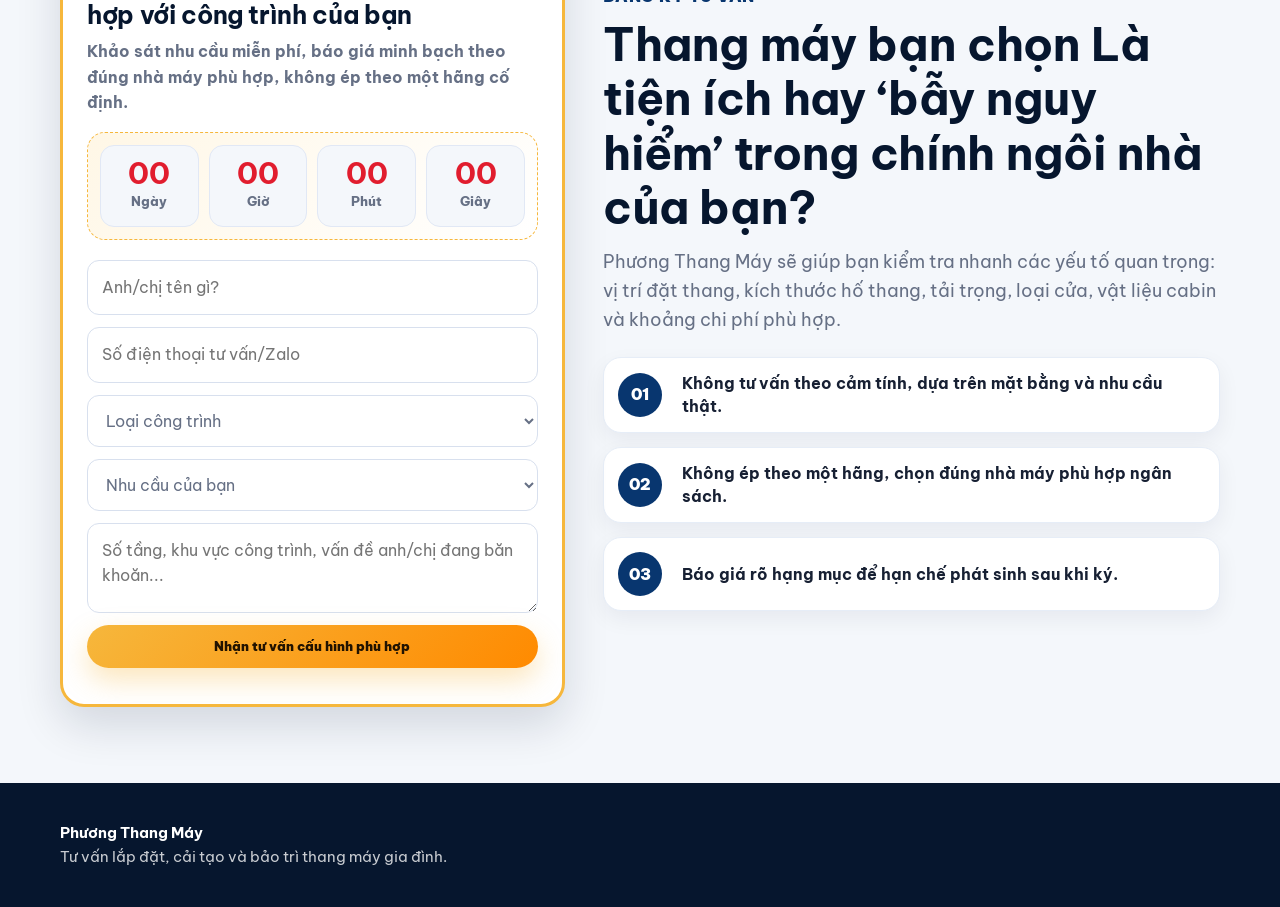
==== commit 47501772: "update code" ====
--- a/index.html
+++ b/index.html
@@ -85,7 +85,7 @@
       <div class="container">
         <div>
           Hotline/Zalo: <strong>0963 087 385</strong> · Email:
-          <strong>phuongthangmay@gmail.com</strong>
+          <strong>phuongthangmay86@gmail.com</strong>
         </div>
         <div>Tư vấn miễn phí · Đúng kĩ thuật · Báo giá rõ ràng</div>
       </div>
@@ -672,33 +672,33 @@
         <div class="container">
           <div class="section-title">
             <div class="tag">Video chia sẻ kiến thức</div>
-            <h2>Nhật Kí Công Trình</h2>
+            <h2>Phản hồi từ khách hàng</h2>
           </div>
           <div class="video-list" id="videoList">
             <a class="video-card" href="https://youtu.be/0_bhabMgttM?si=m-OWbDdiNOIj-Apw" target="_blank" rel="noopener">
               <div class="video-thumb">
-                <div class="play-button">▶</div>
+            
                 <div class="person-box"><strong>Phương Thang Máy</strong><span>Tư vấn giải pháp thang máy gia đình</span></div>
               </div>
               <div class="video-quote">“Hiểu rõ vì sao chủ nhà tin tưởng và lựa chọn phương thang máy.”</div>
             </a>
             <a class="video-card" href="https://youtu.be/B_9zDj8tiNI?si=-mr8CP2UBzJN1tkJ" target="_blank" rel="noopener">
               <div class="video-thumb">
-                <div class="play-button">▶</div>
+            
                 <div class="person-box"><strong>Phương Thang Máy</strong><span>Khảo sát công trình thực tế</span></div>
               </div>
               <div class="video-quote">“Tư vấn dễ hiểu, giúp gia chủ chọn phương án phù hợp hơn.”</div>
             </a>
             <a class="video-card" href="https://youtu.be/bDWj026ONdI?si=iSE2tj_zm_MMjvbS" target="_blank" rel="noopener">
               <div class="video-thumb">
-                <div class="play-button">▶</div>
+            
                 <div class="person-box"><strong>Phương Thang Máy</strong><span>Chọn tải trọng, cabin, số điểm dừng</span></div>
               </div>
               <div class="video-quote">“Tất cả quy trình đều được thực hiện một cách chuyên nghiệp và minh bạch.”</div>
             </a>
             <a class="video-card" href="https://youtu.be/bDWj026ONdI?si=iSE2tj_zm_MMjvbS" target="_blank" rel="noopener">
               <div class="video-thumb">
-                <div class="play-button">▶</div>
+            
                 <div class="person-box"><strong>Phương Thang Máy</strong><span>Hướng dẫn sử dụng & bảo trì</span></div>
               </div>
               <div class="video-quote">“Hiểu đúng về giá trị của 1 chiếc thang máy.”</div>
--- a/style.css
+++ b/style.css
@@ -918,7 +918,7 @@
         overflow: hidden;
         background:
           linear-gradient(135deg, rgba(6, 22, 46, 0.28), rgba(6, 22, 46, 0.5)),
-          url("./imgaes/youtobe3.png") center/cover;
+          url("./imgaes/youtobe5.png") center/cover;
       }
 
       @media (max-width:600px){
